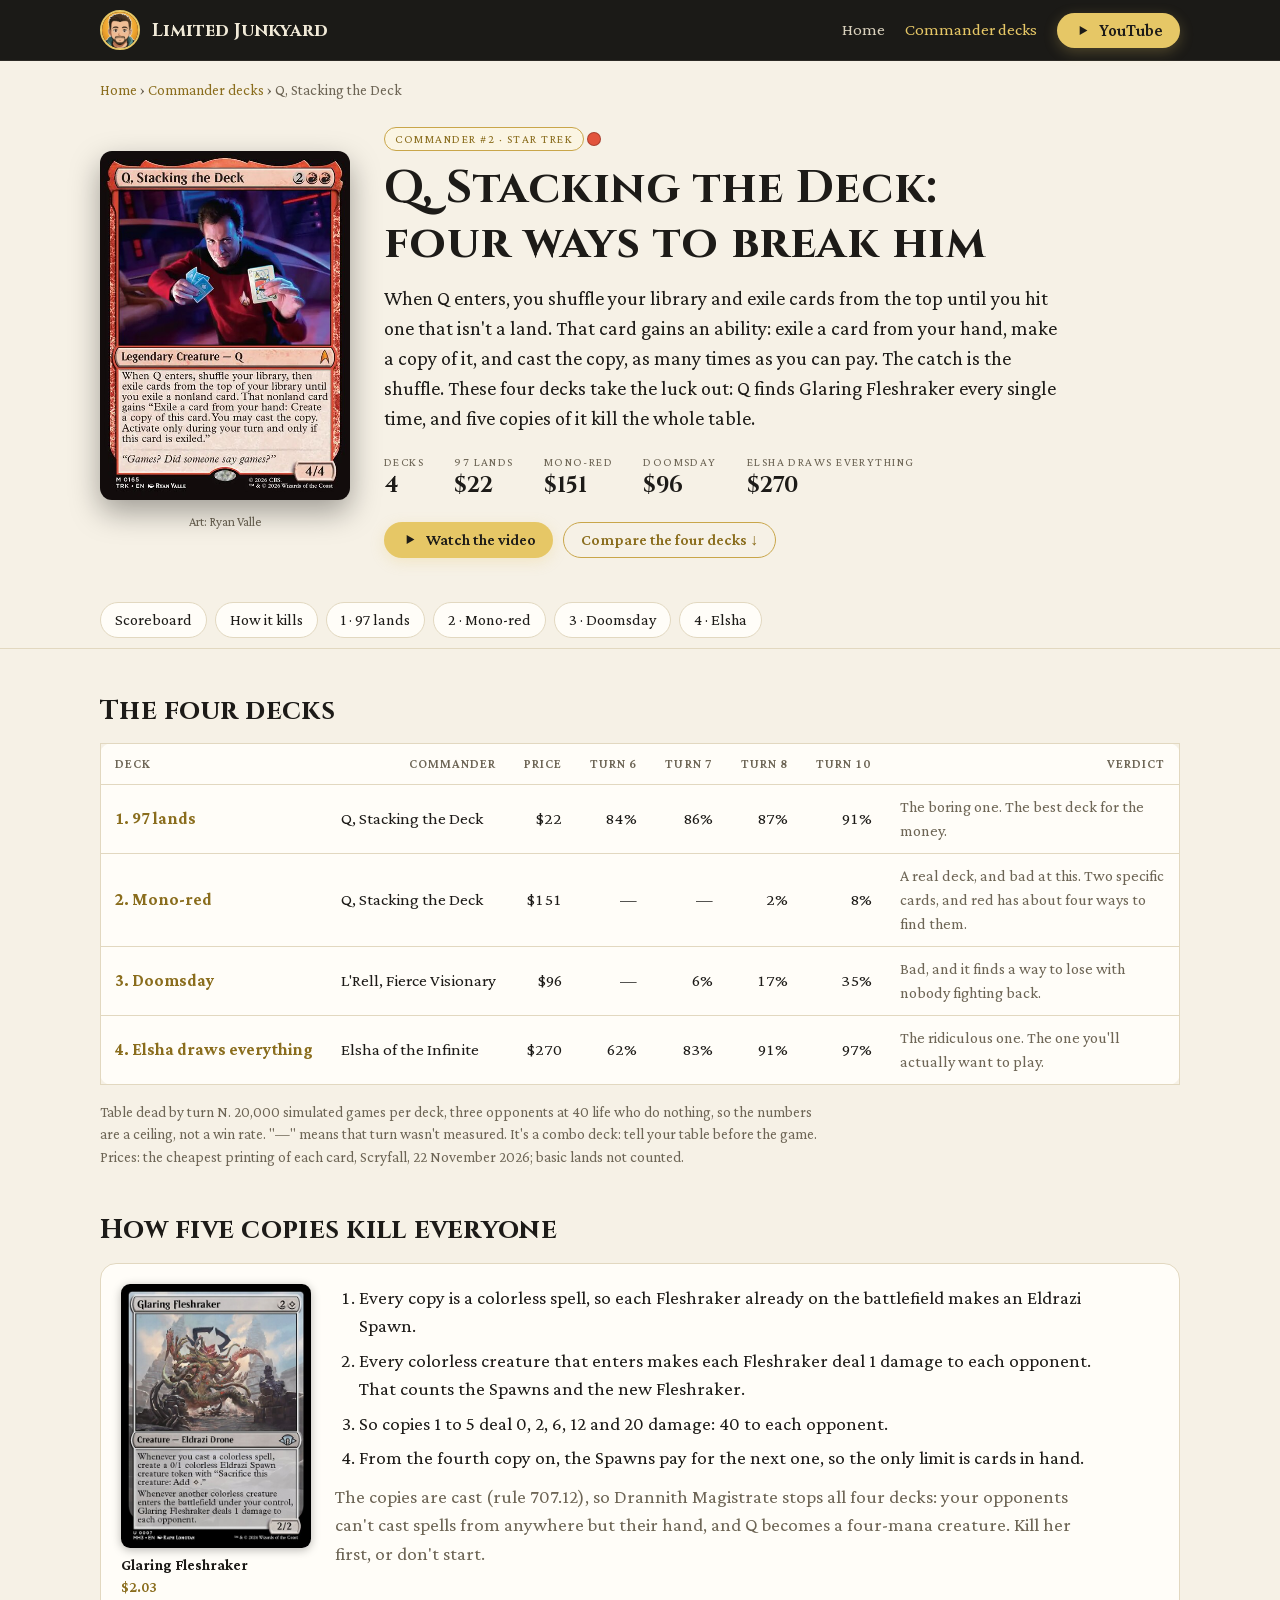
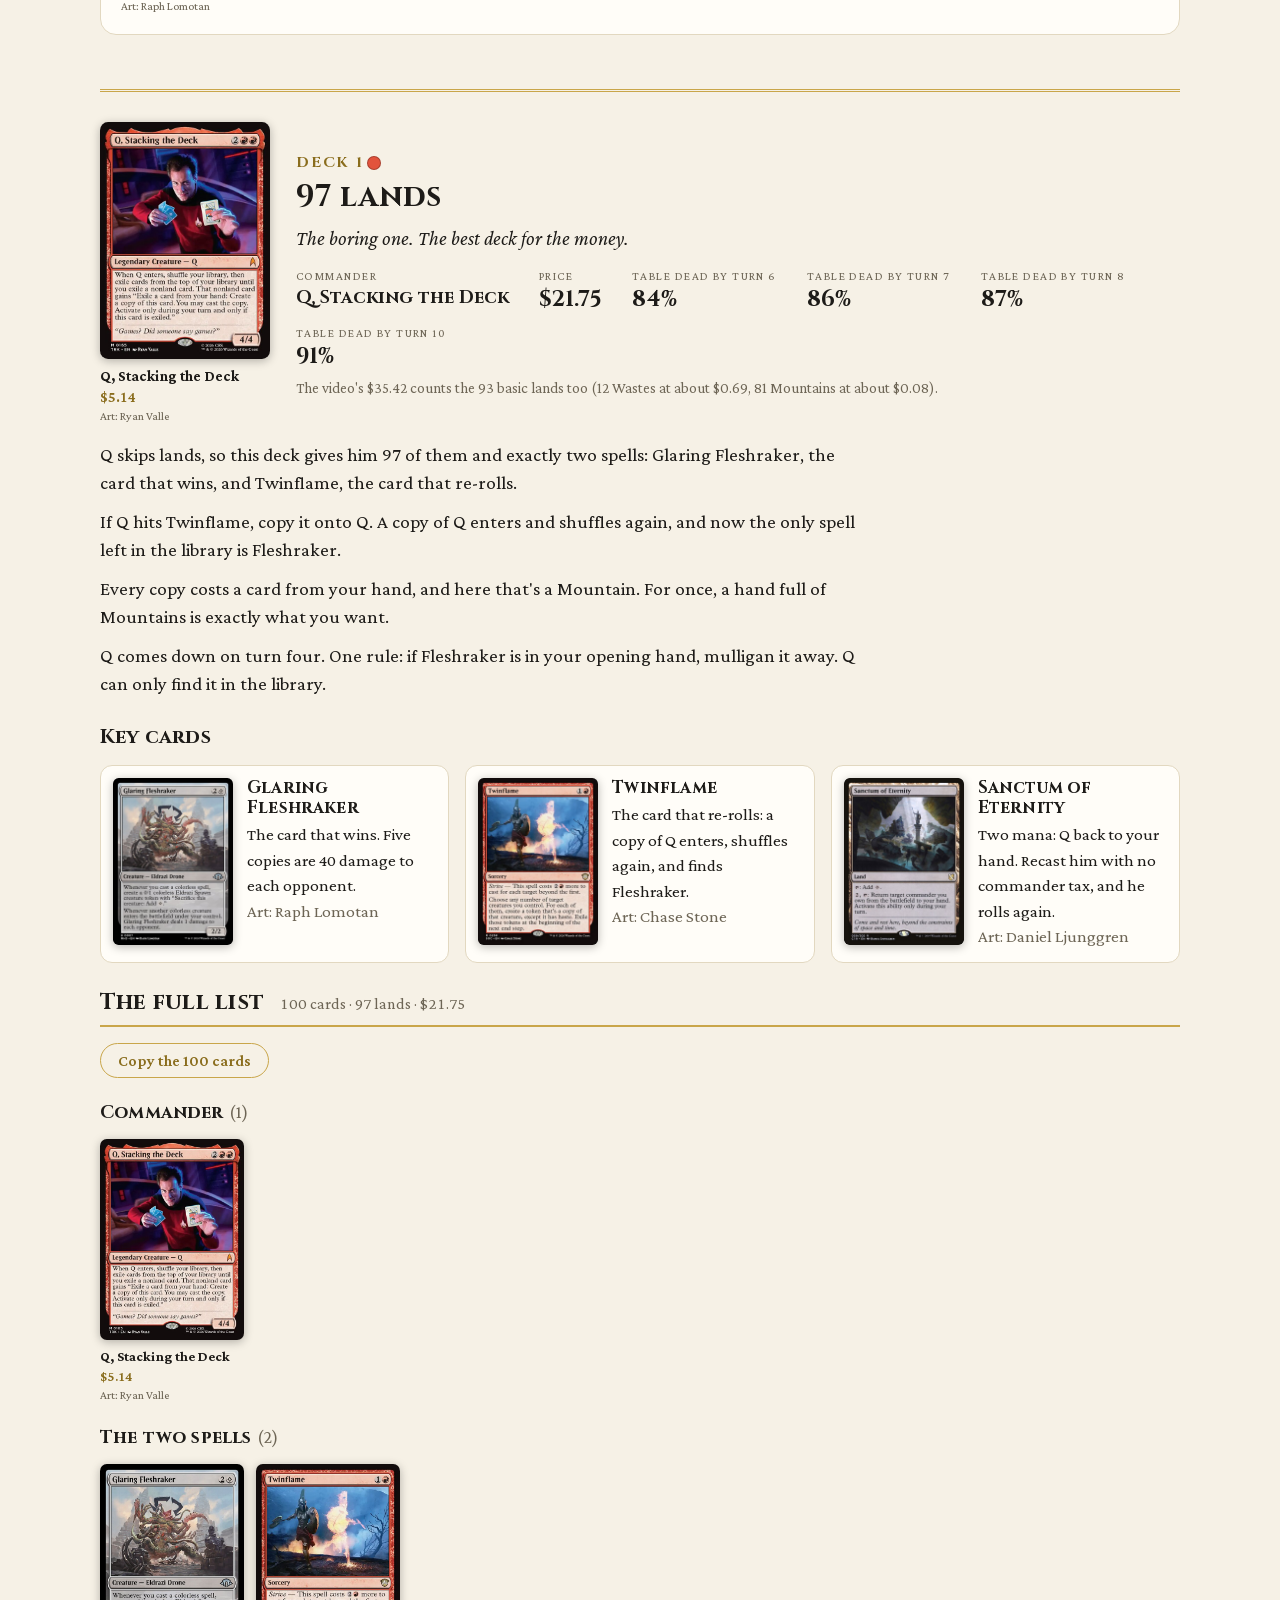
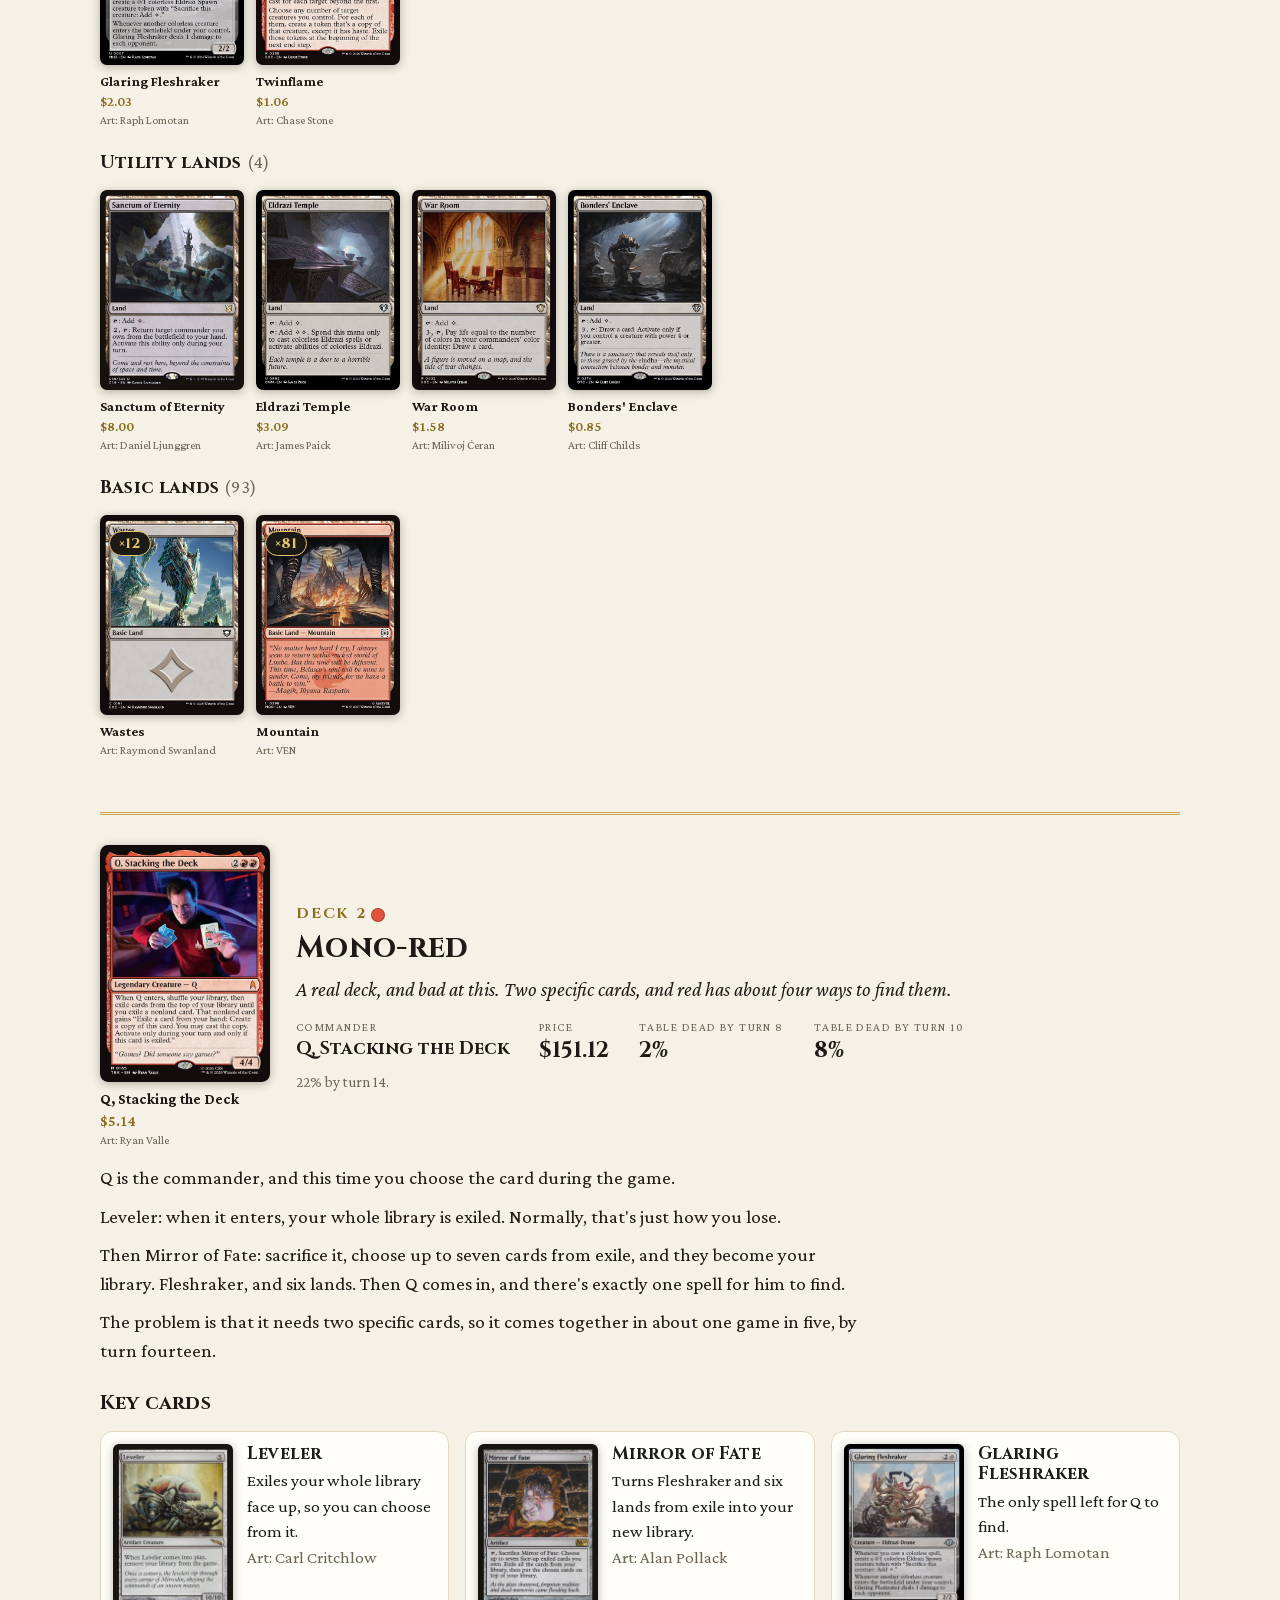
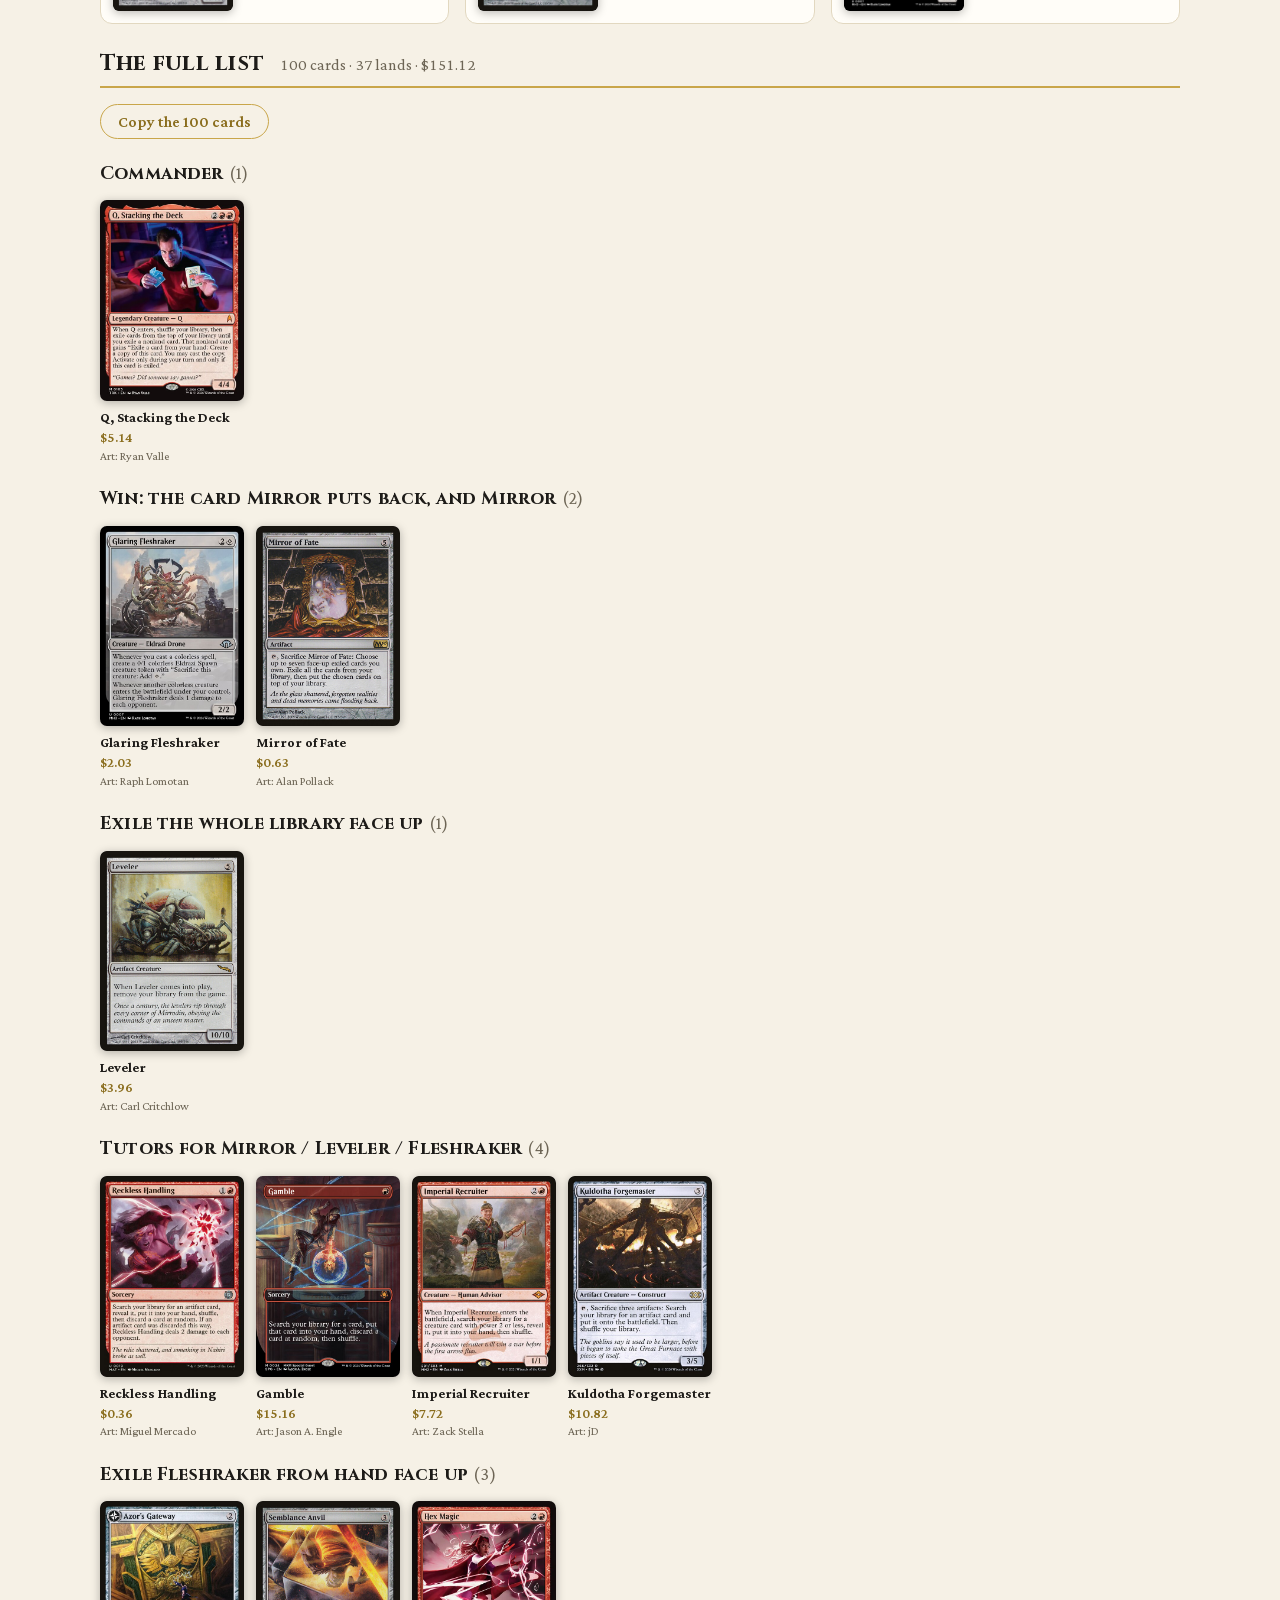
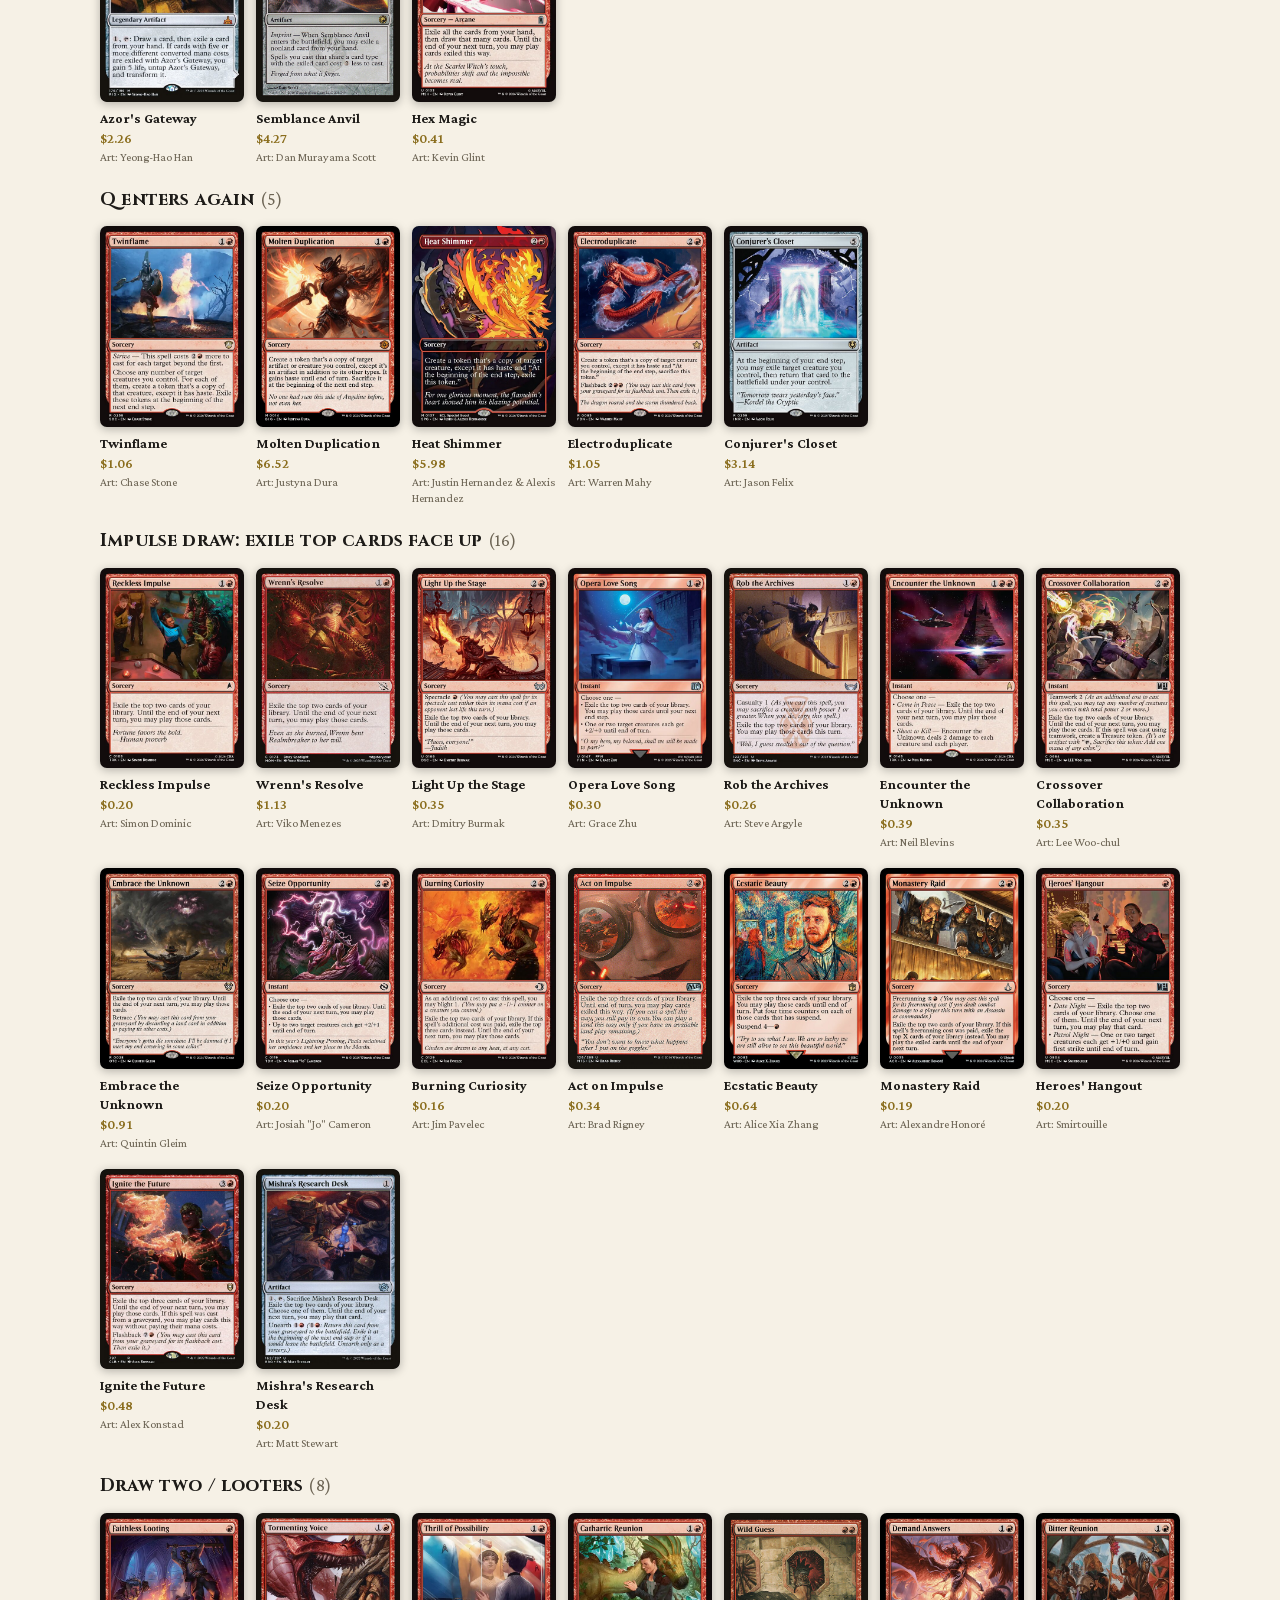
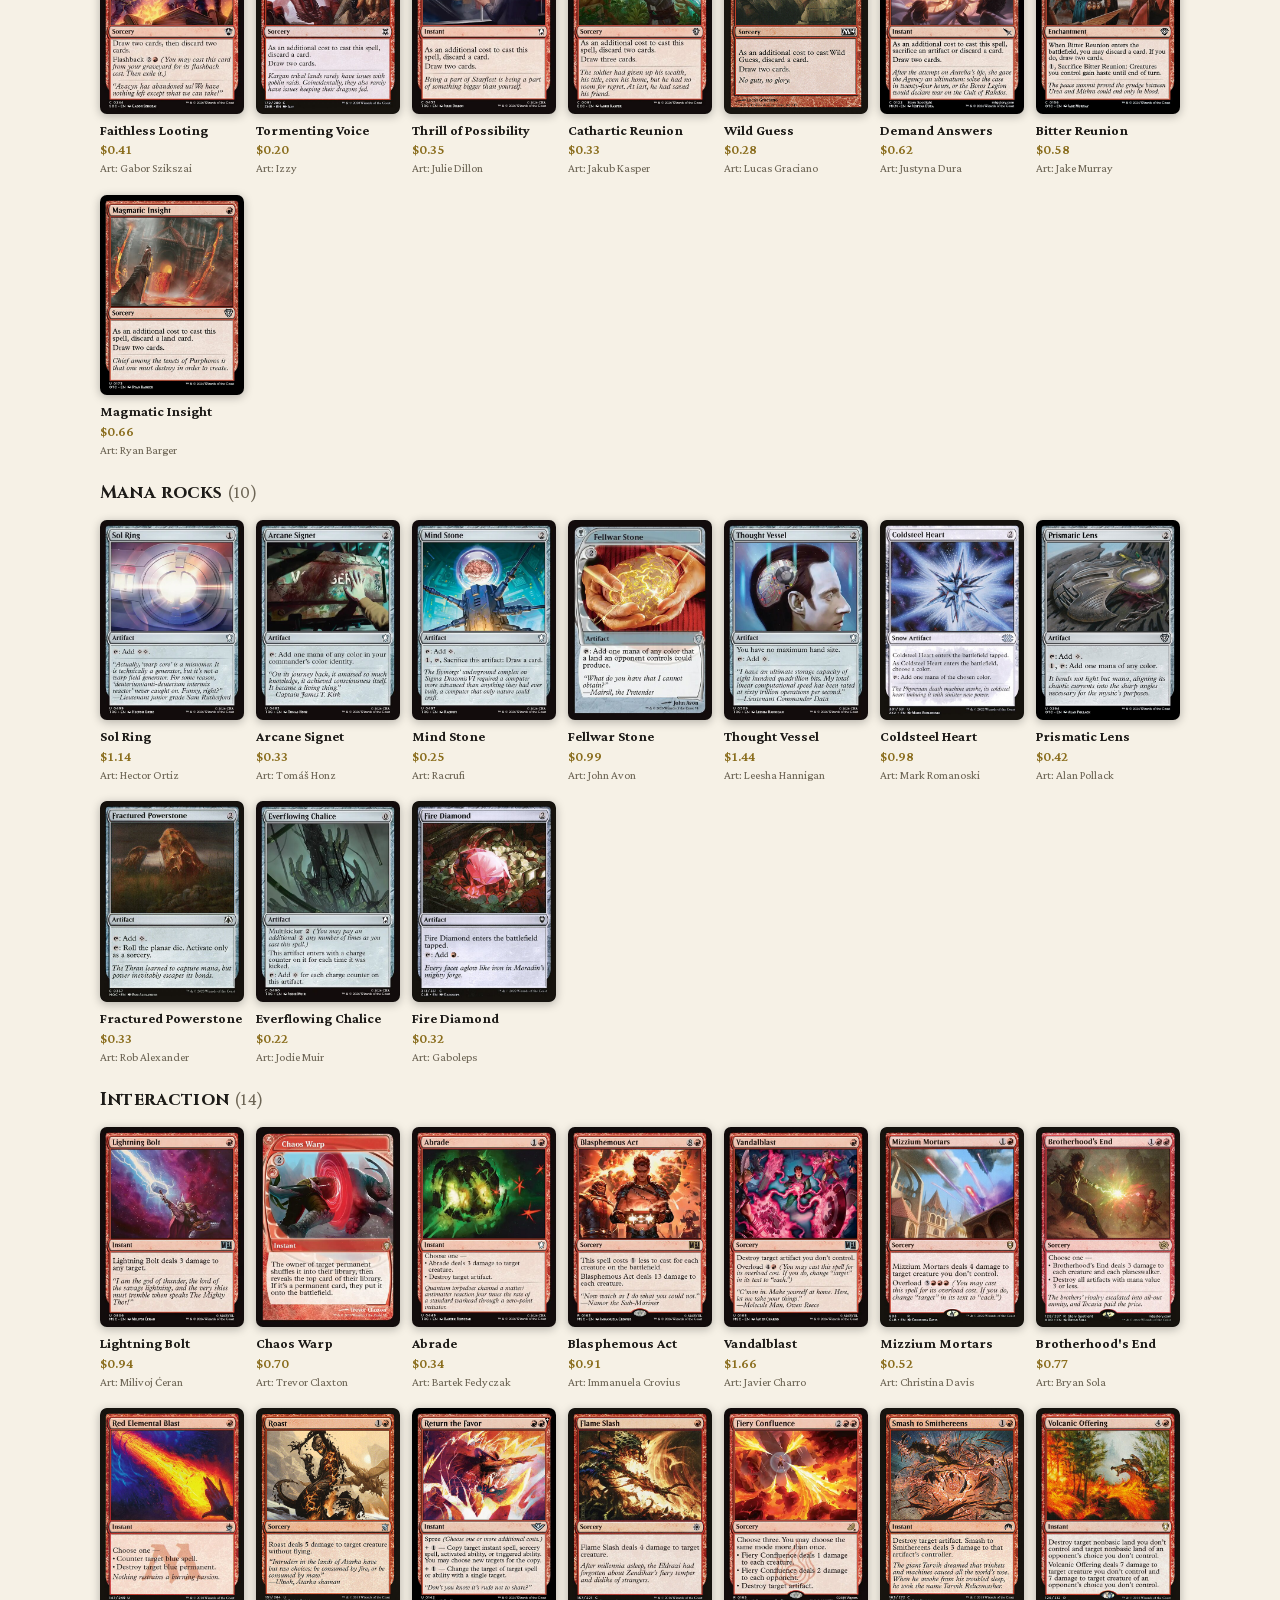
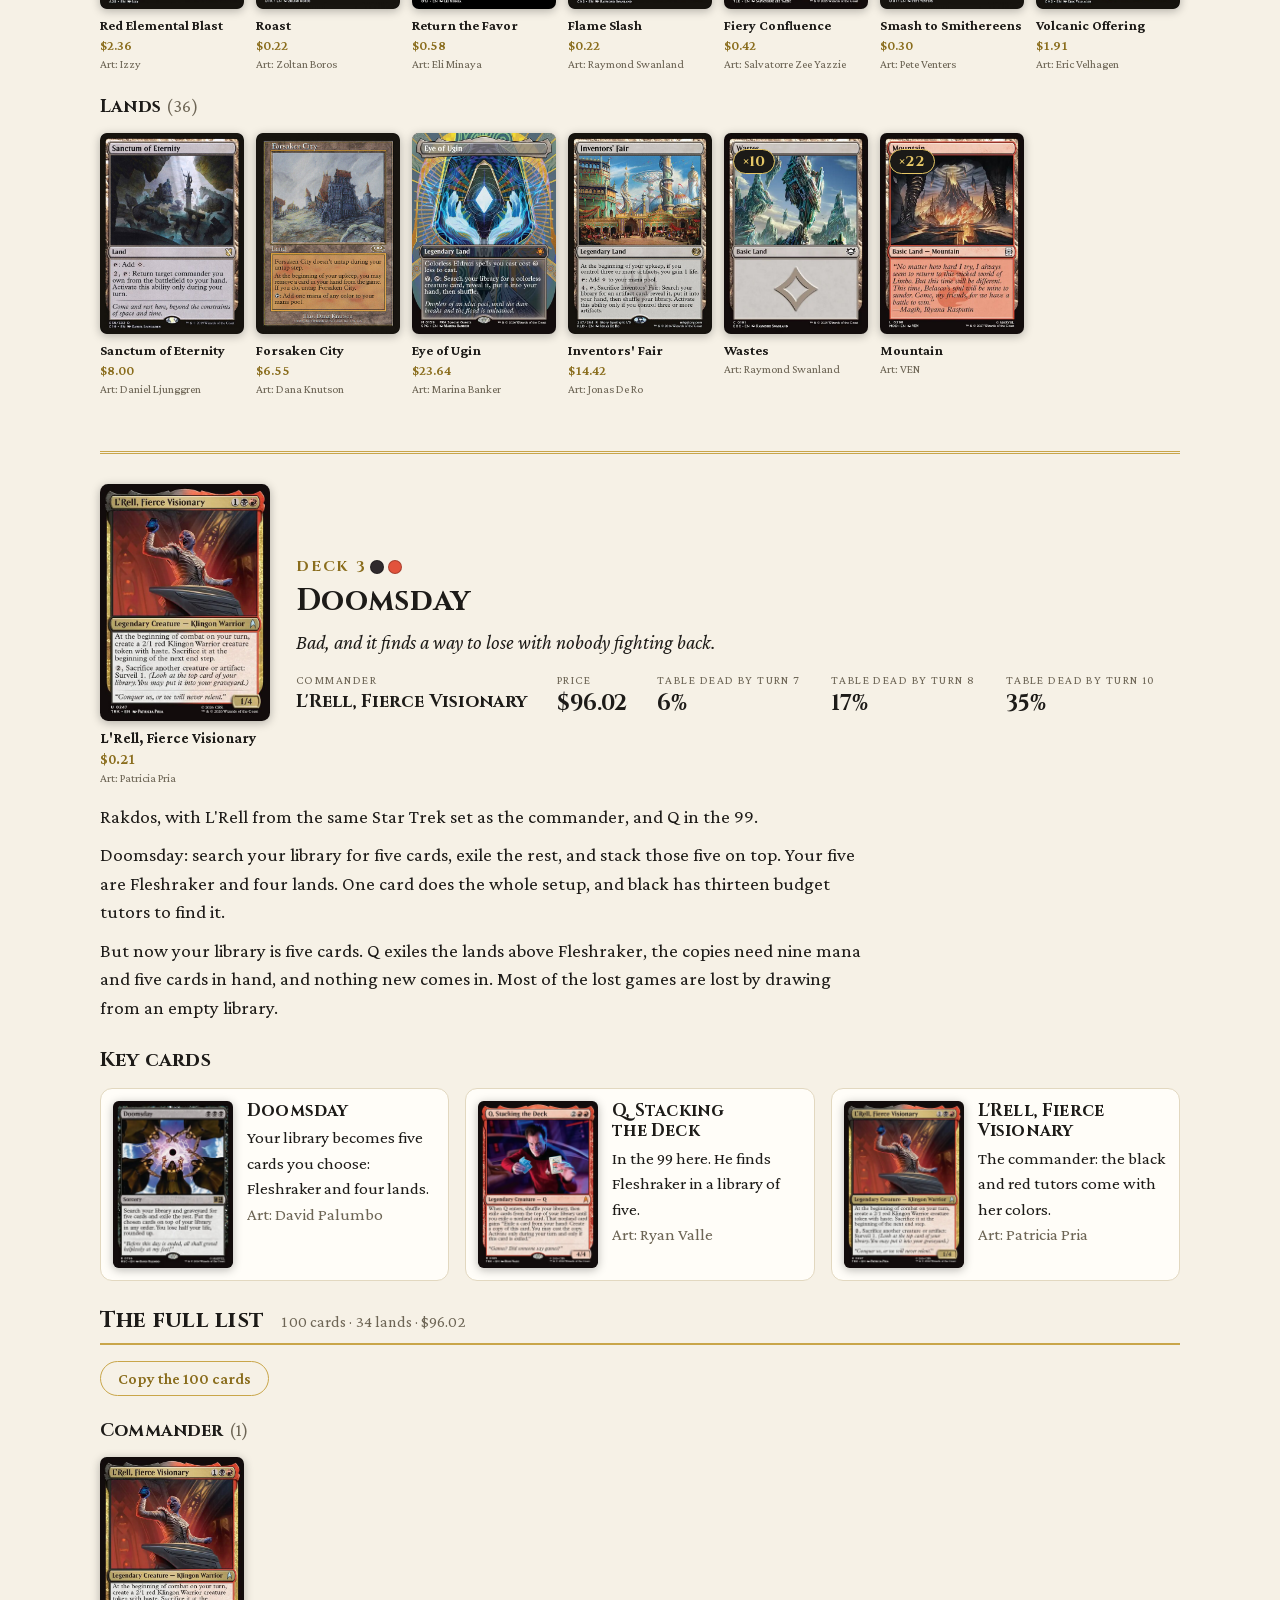
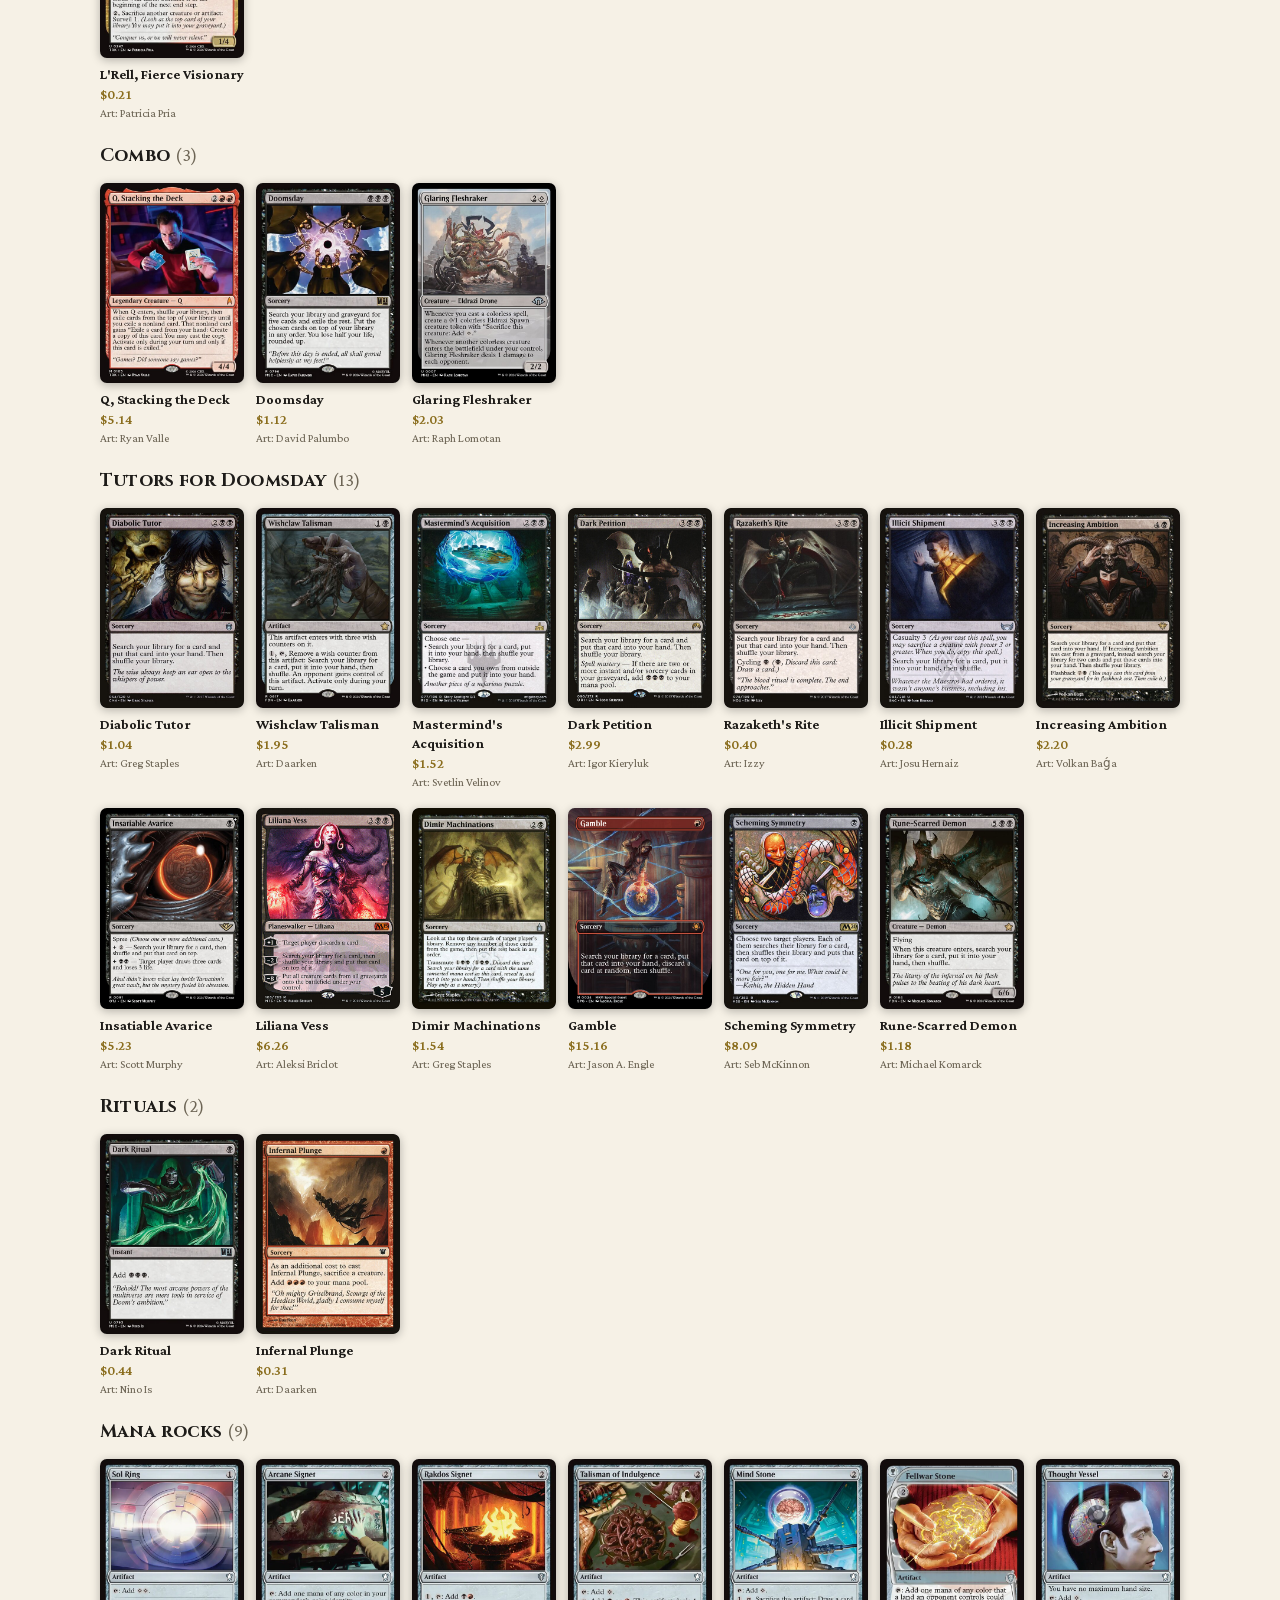
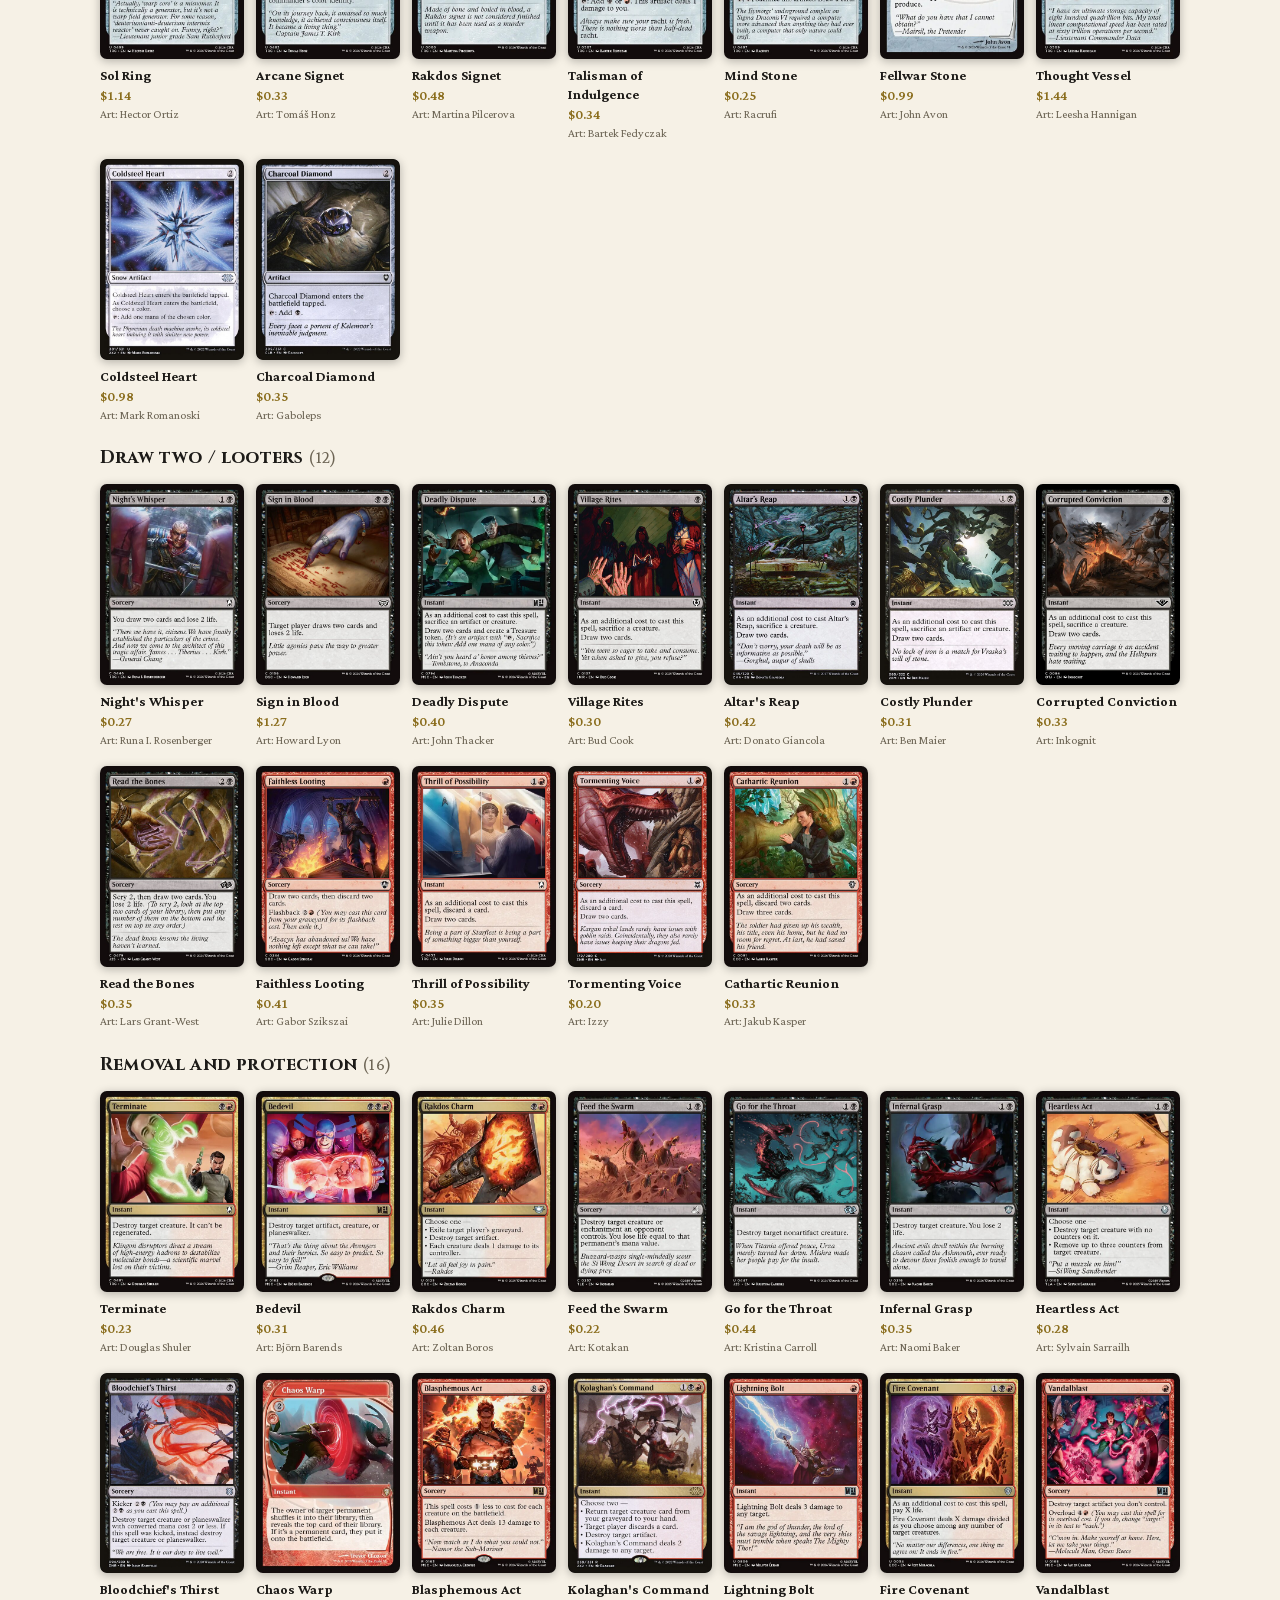
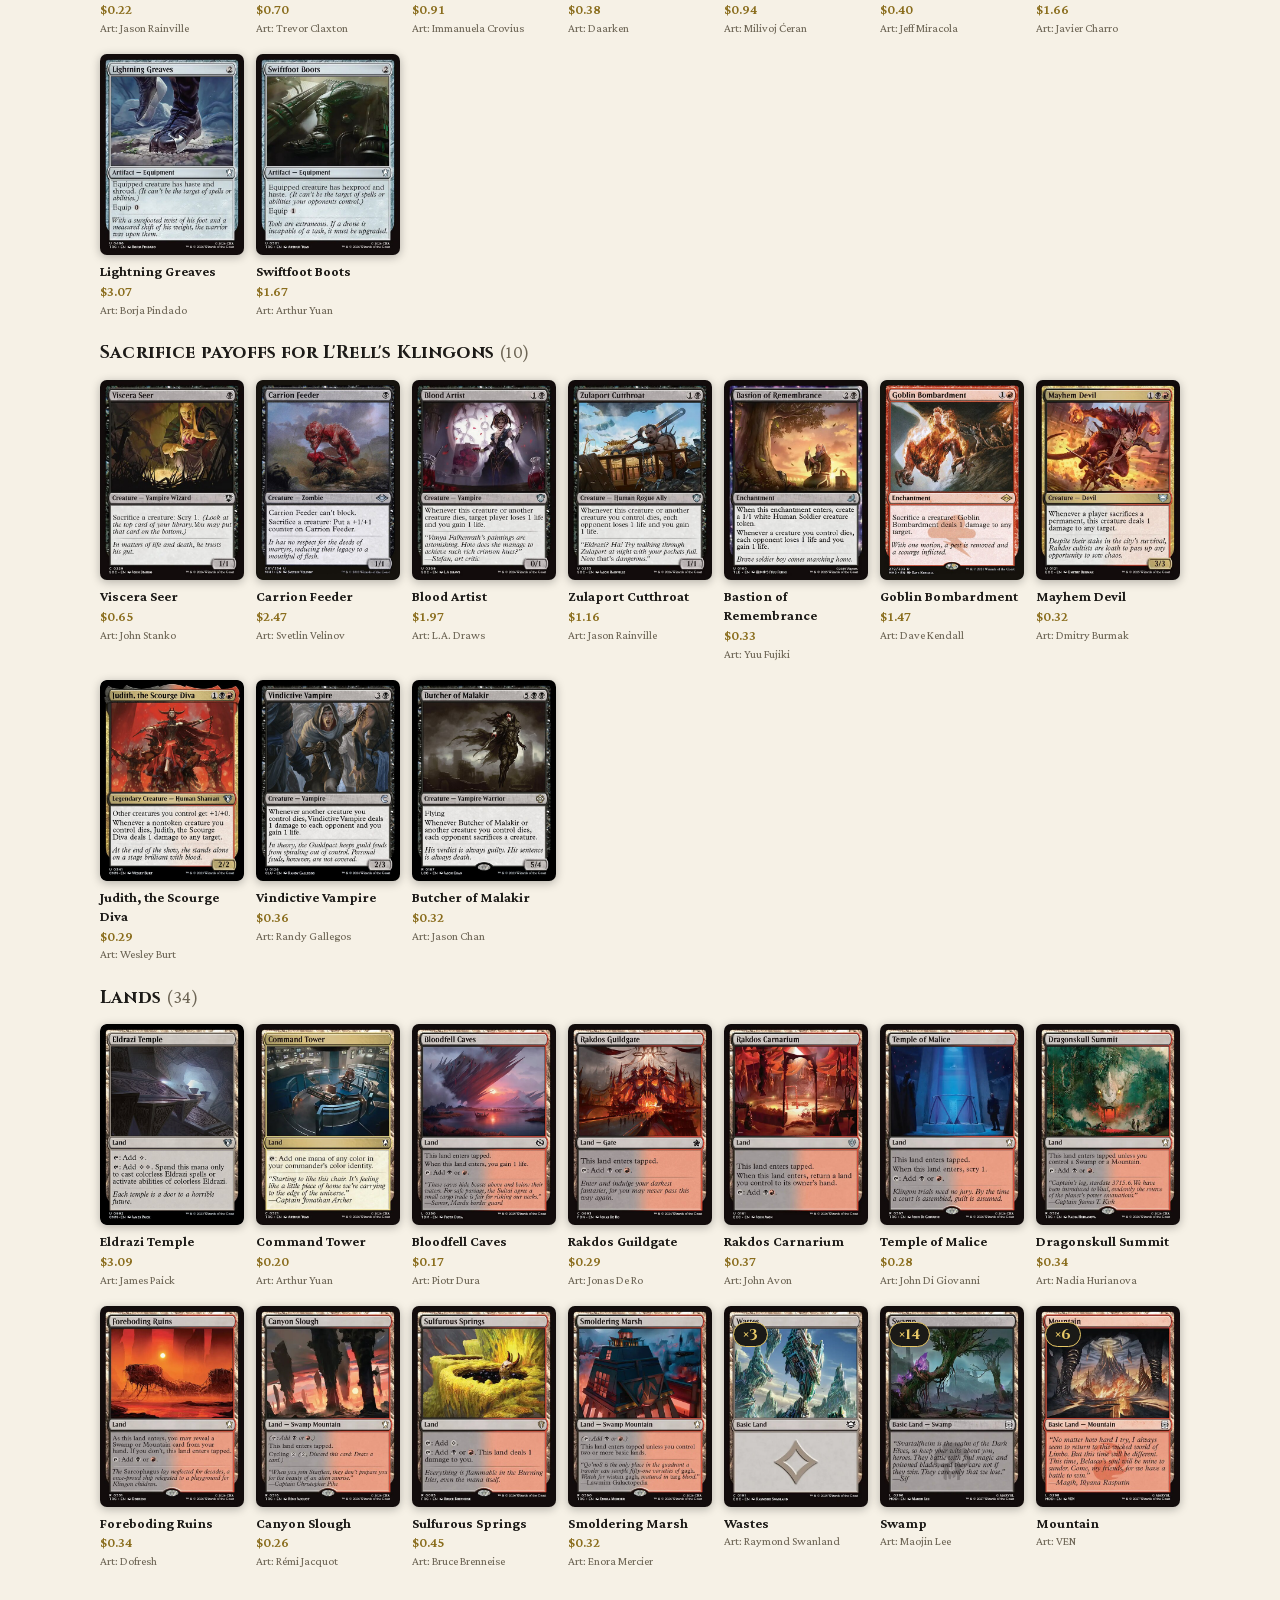
==== commander/q.html @ d1290b6a "Commander decks: hub page, Seven of Nine (extra budget, basic, pricier) and Q (four decks), each car" ====
<!doctype html>
<html lang="en">
<head>
<meta charset="utf-8">
<meta name="viewport" content="width=device-width, initial-scale=1">
<title>Q, Stacking the Deck: four ways to break him · Commander decklists · Limited Junkyard</title>
<meta name="description" content="Four decks where Q&#39;s random card is the same card every time. One is boring, two are bad, one is ridiculous. Full decklists with prices, every version explained.">
<meta property="og:title" content="Q, Stacking the Deck: four ways to break him">
<meta property="og:description" content="Four decks where Q&#39;s random card is the same card every time. One is boring, two are bad, one is ridiculous.">
<link rel="icon" href="../logo.png">
<style>
  /* Display: Cinzel. Body: Crimson Pro (close to the book serif on Magic cards). Both SIL OFL, bundled. */
  @font-face { font-family: "Cinzel"; font-weight: 400 900; font-display: block;
    src: url("../fonts/Cinzel-latin.woff2") format("woff2");
    unicode-range: U+0000-00FF, U+0131, U+0152-0153, U+02BB-02BC, U+02C6, U+02DA, U+02DC, U+2000-206F, U+20AC, U+2122, U+2212; }
  @font-face { font-family: "Cinzel"; font-weight: 400 900; font-display: block;
    src: url("../fonts/Cinzel-latin-ext.woff2") format("woff2");
    unicode-range: U+0100-02BA, U+02BD-02C5, U+02C7-02CC, U+02CE-02D7, U+02DD-02FF, U+1E00-1EFF, U+2C60-2C7F, U+A720-A7FF; }
  @font-face { font-family: "Crimson Pro"; font-weight: 400 800; font-style: normal; font-display: block;
    src: url("../fonts/CrimsonPro-latin.woff2") format("woff2");
    unicode-range: U+0000-00FF, U+0131, U+0152-0153, U+02BB-02BC, U+02C6, U+02DA, U+02DC, U+2000-206F, U+20AC, U+2122, U+2212; }
  @font-face { font-family: "Crimson Pro"; font-weight: 400 800; font-style: normal; font-display: block;
    src: url("../fonts/CrimsonPro-latin-ext.woff2") format("woff2");
    unicode-range: U+0100-02BA, U+02BD-02C5, U+02C7-02CC, U+02CE-02D7, U+02DD-02FF, U+1E00-1EFF, U+2C60-2C7F, U+A720-A7FF; }
  @font-face { font-family: "Crimson Pro"; font-weight: 400 800; font-style: italic; font-display: block;
    src: url("../fonts/CrimsonPro-italic-latin.woff2") format("woff2"); }
  /* Commander pages: the site's cream-and-gold look (site_article.html), wider for card grids; dark mode follows the system */
  :root { --bg: #f6f1e6; --panel: #fffdf8; --panel-2: #fbf5e3; --ink: #1d1b18; --muted: #6d6555; --gold: #8a6d1d; --gold-hi: #e6c766;
          --line: #e2d8c0; --edge: #c9a64a; --night: #1b1a17; --ok: #2f7a4d; --out: #9a3b2c; }
  @media (prefers-color-scheme: dark) {
    :root { --bg: #15171c; --panel: #1e2128; --panel-2: #262a32; --ink: #ece7da; --muted: #a29d8e; --gold: #d9b44a;
            --line: #353a46; --edge: #8a7330; --ok: #6cc28f; --out: #e08a78; color-scheme: dark; }
  }
  * { box-sizing: border-box; }
  html { scroll-behavior: smooth; }
  body { margin: 0; background: var(--bg); color: var(--ink); font: 18px/1.5 "Crimson Pro", Georgia, serif; }
  a { color: var(--gold); }
  h1, h2, h3 { font-family: "Cinzel", Georgia, serif; line-height: 1.2; letter-spacing: .01em; margin: 0; text-wrap: balance; }
  p { margin: 0; }
  .wrap { max-width: 1120px; margin: 0 auto; padding: 0 20px; }

  /* top bar, same on every Commander page */
  .top { background: var(--night); color: #f1ead8; position: sticky; top: 0; z-index: 10; border-bottom: 1px solid #2c2a25; }
  .top .wrap { display: flex; align-items: center; gap: 12px; height: 60px; }
  .top img { width: 40px; height: 40px; border-radius: 50%; display: block; border: 2px solid var(--gold-hi); }
  .top .name { font: 700 18px "Cinzel", Georgia, serif; color: #f1ead8; text-decoration: none; white-space: nowrap; }
  .top nav { margin-left: auto; display: flex; align-items: center; gap: 20px; }
  .top nav a { color: #d9d1bd; text-decoration: none; font-size: 17px; white-space: nowrap; }
  .top nav a:hover, .top nav a[aria-current] { color: var(--gold-hi); }
  .btn { display: inline-flex; align-items: center; gap: 8px; border-radius: 999px; padding: 8px 17px; font: 600 16px "Crimson Pro", Georgia, serif;
         text-decoration: none; white-space: nowrap; cursor: pointer; border: 0; transition: transform .15s ease, box-shadow .15s ease; }
  .btn:hover { transform: translateY(-1px); }
  .btn svg { width: 17px; height: 17px; }
  .btn.gold { background: var(--gold-hi); color: #1d1b18 !important; box-shadow: 0 4px 14px rgba(230,199,102,.25); }
  .btn.line { background: transparent; border: 1.5px solid var(--edge); color: var(--gold) !important; }
  .btn:focus-visible, a:focus-visible, button:focus-visible { outline: 3px solid var(--gold-hi); outline-offset: 2px; }

  .crumb { font-size: 15px; color: var(--muted); padding: 18px 0 0; }
  .crumb a { text-decoration: none; }
  .chip { display: inline-block; font-size: 12px; letter-spacing: 1.5px; text-transform: uppercase; color: var(--gold);
          border: 1px solid var(--edge); border-radius: 999px; padding: 2px 10px; background: var(--panel-2); white-space: nowrap; }
  .dots { display: inline-flex; gap: 4px; vertical-align: middle; }
  .dot { width: 14px; height: 14px; border-radius: 50%; border: 1px solid rgba(0,0,0,.25); display: inline-block; }
  .dot.W { background: #f8f1d4; } .dot.U { background: #3d8ee0; } .dot.B { background: #2f2a2d; } .dot.R { background: #e2533c; } .dot.G { background: #3f9a5a; }
  @media (prefers-color-scheme: dark) { .dot.B { background: #0b0a0b; border-color: #6d6555; } }

  footer { margin-top: 56px; background: var(--night); color: #b9b19c; font-size: 14px; }
  footer .wrap { padding-top: 18px; padding-bottom: 28px; }
  footer p { margin: 4px 0; }
  footer b { color: #f1ead8; }
  footer a { color: var(--gold-hi); }
  @media (max-width: 640px) {
    .wrap { padding: 0 16px; }
    .top nav { gap: 12px; }
    .top nav a.text { display: none; }
    .top .btn { padding: 6px 12px; font-size: 15px; }
    .top .long { display: none; }
  }
  @media (max-width: 420px) { .top .name { display: none; } }
  .hero { display: grid; grid-template-columns: 250px minmax(0, 1fr); gap: 34px; align-items: center; padding: 22px 0 8px; }
  .hero .cmd img { width: 100%; height: auto; display: block; border-radius: 4.75% / 3.5%; box-shadow: 0 12px 30px rgba(0,0,0,.35); }
  .hero .cmd figcaption { font-size: 13px; color: var(--muted); margin-top: 6px; text-align: center; }
  .hero h1 { font-size: clamp(30px, 4.4vw, 46px); margin: 10px 0 12px; }
  .hero .lede { font-size: 20px; max-width: 62ch; }
  .facts { display: flex; flex-wrap: wrap; gap: 10px 30px; margin: 20px 0 22px; padding: 0; }
  .facts div { display: flex; flex-direction: column; }
  .facts dt { font-size: 12px; letter-spacing: .12em; text-transform: uppercase; color: var(--muted); }
  .facts dd { margin: 0; font: 700 22px "Cinzel", Georgia, serif; font-variant-numeric: tabular-nums; }
  .cta { display: flex; flex-wrap: wrap; gap: 10px; }

  .subnav { position: sticky; top: 60px; z-index: 9; background: var(--bg); border-bottom: 1px solid var(--line); margin-top: 26px; }
  .subnav .wrap { display: flex; gap: 8px; overflow-x: auto; padding-top: 10px; padding-bottom: 10px; scrollbar-width: thin; }
  .subnav a { flex: none; text-decoration: none; color: var(--ink); border: 1px solid var(--line); background: var(--panel); border-radius: 999px;
              padding: 5px 14px; font-size: 16px; white-space: nowrap; }
  .subnav a:hover { border-color: var(--edge); color: var(--gold); }

  section { padding-top: 46px; scroll-margin-top: 120px; display: flex; flex-direction: column; gap: 16px; min-width: 0; }
  section > h2, .deckhead h2 { font-size: 27px; }
  .h2row { display: flex; flex-wrap: wrap; align-items: baseline; gap: 6px 16px; padding-bottom: 8px; border-bottom: 2px solid var(--edge); }
  .h2row h2 { font-size: 23px; }
  .h2row .count { color: var(--muted); font-size: 16px; font-variant-numeric: tabular-nums; }
  .blurb { color: var(--muted); max-width: 72ch; }
  .prose p { max-width: 70ch; margin-bottom: 10px; font-size: 19px; }
  .aside { font-size: 15px; color: var(--muted); max-width: 80ch; }

  /* versions */
  .versions { display: grid; grid-template-columns: repeat(auto-fit, minmax(250px, 1fr)); gap: 18px; }
  .ver { background: var(--panel); border: 1px solid var(--line); border-radius: 16px; padding: 18px 20px; display: flex; flex-direction: column; gap: 8px;
         box-shadow: 0 10px 30px rgba(60,45,10,.06); }
  .ver.main { border: 2px solid var(--edge); }
  .ver h3 { font-size: 21px; display: flex; justify-content: space-between; align-items: baseline; gap: 8px; }
  .ver .price { font: 700 30px "Cinzel", Georgia, serif; color: var(--gold); font-variant-numeric: tabular-nums; }
  .ver .stat { font-size: 16px; color: var(--muted); }
  .ver .stat b { color: var(--ink); }
  .ver p { font-size: 17px; }
  .ver .acts { display: flex; flex-wrap: wrap; gap: 8px; margin-top: auto; padding-top: 6px; }
  .copied { font-size: 14px; color: var(--ok); min-height: 1em; }
  .since { background: var(--panel-2); border-left: 4px solid var(--edge); border-radius: 0 10px 10px 0; padding: 10px 14px; font-size: 17px; max-width: 80ch; }

  /* tables */
  .scroll { overflow-x: auto; }
  table { border-collapse: collapse; font-variant-numeric: tabular-nums; width: 100%; min-width: 560px; background: var(--panel);
          border: 1px solid var(--line); border-radius: 12px; font-size: 17px; }
  th, td { padding: 10px 14px; text-align: right; border-bottom: 1px solid var(--line); white-space: nowrap; }
  thead th { font-size: 13px; letter-spacing: .08em; text-transform: uppercase; color: var(--muted); font-weight: 600; }
  th:first-child, td.l { text-align: left; }
  td.verdict { white-space: normal; text-align: left; color: var(--muted); font-size: 16px; min-width: 170px; }
  @media (max-width: 1000px) { .c-cmd { display: none; } }
  tbody tr:last-child th, tbody tr:last-child td { border-bottom: 0; }
  tbody tr.main th, tbody tr.main td { font-weight: 700; }
  tbody th a { text-decoration: none; }

  /* cards */
  .grid { display: grid; grid-template-columns: repeat(auto-fill, minmax(168px, 1fr)); gap: 24px 16px; }
  .grid.small { grid-template-columns: repeat(auto-fill, minmax(128px, 1fr)); gap: 18px 12px; }
  .card { margin: 0; display: flex; flex-direction: column; gap: 7px; min-width: 0; }
  .zoom { all: unset; cursor: zoom-in; display: block; border-radius: 4.75% / 3.5%; position: relative; }
  .zoom:focus-visible { outline: 3px solid var(--gold-hi); outline-offset: 3px; }
  .card img { display: block; width: 100%; height: auto; border-radius: 4.75% / 3.5%; box-shadow: 0 2px 10px rgba(0,0,0,.28); background: var(--line); }
  .qty { position: absolute; top: 8%; left: 6%; background: var(--night); color: var(--gold-hi); font: 700 15px "Cinzel", Georgia, serif;
         border-radius: 999px; padding: 1px 9px; border: 1px solid var(--gold-hi); }
  figcaption { display: flex; flex-direction: column; gap: 1px; font-size: 15px; line-height: 1.35; }
  .name { font-weight: 700; }
  .usd { color: var(--gold); font-weight: 600; font-variant-numeric: tabular-nums; }
  .note { color: var(--ink); }
  .artist { color: var(--muted); font-size: 12px; }
  .grid.small figcaption { font-size: 14px; }

  .steps { list-style: none; margin: 0; padding: 0; display: grid; gap: 16px; counter-reset: step; grid-template-columns: repeat(auto-fit, minmax(160px, 1fr)); }
  .steps li { counter-increment: step; display: flex; flex-direction: column; gap: 8px; min-width: 0; }
  .steps li p { font-size: 16px; }
  .steps li p::before { content: counter(step) ". "; font: 700 17px "Cinzel", Georgia, serif; color: var(--gold); }
  .steps .card .name, .steps .card .usd, .steps .card .note { display: none; }
  .numlist { margin: 0; padding-left: 24px; max-width: 70ch; font-size: 19px; }
  .numlist li { margin-bottom: 6px; }
  .explain { display: grid; grid-template-columns: 190px minmax(0, 1fr); gap: 24px; align-items: start; background: var(--panel);
             border: 1px solid var(--line); border-radius: 16px; padding: 20px; }

  .keys { display: grid; grid-template-columns: repeat(auto-fit, minmax(300px, 1fr)); gap: 16px; }
  .key { display: grid; grid-template-columns: 120px minmax(0, 1fr); gap: 14px; align-items: start; background: var(--panel);
         border: 1px solid var(--line); border-radius: 12px; padding: 12px; }
  .key .card figcaption { display: none; }
  .key h3 { font-size: 17px; margin-bottom: 4px; }
  .key p { font-size: 17px; }

  .swaps { list-style: none; margin: 0; padding: 0; display: grid; gap: 14px; grid-template-columns: repeat(auto-fill, minmax(320px, 1fr)); }
  .swaps li { display: grid; grid-template-columns: 100px minmax(0, 1fr); gap: 14px; align-items: start; background: var(--panel);
              border: 1px solid var(--line); border-radius: 12px; padding: 12px; min-width: 0; }
  .swaps .card figcaption { display: none; }
  .swaps p { font-size: 16px; }
  .swaps .out { color: var(--out); text-decoration: line-through; text-decoration-thickness: 1px; }
  .swaps .in { color: var(--ok); font-weight: 700; }
  .swaps .artist { display: block; margin-top: 4px; }
  .variant { background: var(--panel-2); border: 1px solid var(--line); border-radius: 16px; padding: 18px 20px; display: flex; flex-direction: column; gap: 12px; }
  .variant h3 { font-size: 21px; }

  .deck { border-top: 3px double var(--edge); margin-top: 54px; padding-top: 30px; }
  .deckhead { display: grid; grid-template-columns: 170px minmax(0, 1fr); gap: 26px; align-items: center; }
  .deckhead .num { font: 700 15px "Cinzel", Georgia, serif; color: var(--gold); letter-spacing: .12em; text-transform: uppercase; }
  .deckhead h2 { margin: 4px 0 8px; font-size: 30px; }
  .deckhead .verdict { font-size: 20px; font-style: italic; }
  .deckhead .facts { margin: 14px 0 0; }
  .basics { color: var(--muted); }
  details.txt summary { cursor: pointer; color: var(--gold); }
  details.txt pre { background: var(--panel); border: 1px solid var(--line); border-radius: 10px; padding: 12px 14px; max-height: 300px; overflow: auto;
                    font-size: 14px; line-height: 1.45; white-space: pre; }
  .listacts { display: flex; flex-wrap: wrap; align-items: center; gap: 10px; }

  dialog { border: 0; padding: 0; background: transparent; max-width: min(92vw, 488px); }
  dialog::backdrop { background: rgba(6,10,14,.8); }
  dialog img { display: block; width: 100%; height: auto; border-radius: 4.75% / 3.5%; }
  dialog button { all: unset; cursor: zoom-out; display: block; }

  @media (max-width: 760px) {
    .hero { grid-template-columns: 1fr; gap: 18px; }
    .hero .cmd { width: 190px; }
    .deckhead { grid-template-columns: 110px minmax(0, 1fr); gap: 16px; }
    .deckhead h2 { font-size: 24px; }
    .explain { grid-template-columns: 1fr; }
    .explain .card { width: 160px; }
  }
  @media (max-width: 480px) {
    body { font-size: 17px; }
    .grid { grid-template-columns: repeat(2, minmax(0, 1fr)); gap: 18px 12px; }
    .grid.small { grid-template-columns: repeat(3, minmax(0, 1fr)); gap: 14px 8px; }
    .grid.small .artist { display: none; }
    .swaps { grid-template-columns: 1fr; }
    .swaps li { grid-template-columns: 84px minmax(0, 1fr); }
    .key { grid-template-columns: 96px minmax(0, 1fr); }
    .keys { grid-template-columns: 1fr; }
    .prose p, .numlist { font-size: 18px; }
  }
</style>
</head>
<body>





<header class="top"><div class="wrap">
  <a href="https://www.youtube.com/@LimitedJunkyard"><img src="../logo.png" alt="Limited Junkyard on YouTube"></a>
  <a class="name" href="../index.html">Limited Junkyard</a>
  <nav>
    <a class="text" href="../index.html">Home</a>
    <a href="index.html" aria-current="page">Commander<span class="long"> decks</span></a>
    <a class="btn gold" href="https://www.youtube.com/@LimitedJunkyard"><svg viewBox="0 0 24 24" aria-hidden="true"><path fill="currentColor" d="M8 5.5v13l11-6.5z"/></svg>YouTube</a>
  </nav>
</div></header>

<main class="wrap">
  <p class="crumb"><a href="../index.html">Home</a> › <a href="index.html">Commander decks</a> › Q, Stacking the Deck</p>

  <div class="hero">
    <figure class="cmd card" style="margin:0"><button type="button" class="zoom" data-src="cards/q-stacking-the-deck.jpg" data-name="Q, Stacking the Deck" aria-label="Enlarge Q, Stacking the Deck"><img src="cards/q-stacking-the-deck.jpg" alt="Q, Stacking the Deck" width="488" height="680"></button>
      <figcaption>Art: Ryan Valle</figcaption></figure>
    <div>
      <span class="chip">Commander #2 · Star Trek</span> <span class="dots"><span class="dot R" title="R"></span></span>
      <h1>Q, Stacking the Deck: four ways to break him</h1>
      <p class="lede">When Q enters, you shuffle your library and exile cards from the top until you hit one that isn&#39;t a land. That card gains an ability: exile a card from your hand, make a copy of it, and cast the copy, as many times as you can pay. The catch is the shuffle. These four decks take the luck out: Q finds Glaring Fleshraker every single time, and five copies of it kill the whole table.</p>
      
      <dl class="facts"><div><dt>Decks</dt><dd>4</dd></div>
        <div><dt>97 lands</dt><dd>$22</dd></div><div><dt>Mono-red</dt><dd>$151</dd></div><div><dt>Doomsday</dt><dd>$96</dd></div><div><dt>Elsha draws everything</dt><dd>$270</dd></div></dl>
      
      <div class="cta">
        <a class="btn gold" href="https://www.youtube.com/watch?v=lNJiDXd4BKk"><svg viewBox="0 0 24 24" aria-hidden="true"><path fill="currentColor" d="M8 5.5v13l11-6.5z"/></svg>Watch the video</a>
        <a class="btn line" href="#scoreboard">Compare the four decks ↓</a>
      </div>
    </div>
  </div>
</main>


<nav class="subnav" aria-label="On this page"><div class="wrap">
  <a href="#scoreboard">Scoreboard</a><a href="#copies">How it kills</a>
  <a href="#lands">1 · 97 lands</a><a href="#mirror">2 · Mono-red</a><a href="#doomsday">3 · Doomsday</a><a href="#elsha">4 · Elsha</a>
</div></nav>
<main class="wrap">
  <section id="scoreboard">
    <h2>The four decks</h2>
    <div class="scroll"><table>
      <thead><tr><th>Deck</th><th class="c-cmd">Commander</th><th>Price</th><th>Turn 6</th><th>Turn 7</th><th>Turn 8</th><th>Turn 10</th><th class="l">Verdict</th></tr></thead>
      <tbody><tr><th scope="row"><a href="#lands">1. 97 lands</a></th><td class="l c-cmd">Q, Stacking the Deck</td><td>$22</td>
        <td>84%</td><td>86%</td><td>87%</td><td>91%</td><td class="verdict">The boring one. The best deck for the money.</td></tr><tr><th scope="row"><a href="#mirror">2. Mono-red</a></th><td class="l c-cmd">Q, Stacking the Deck</td><td>$151</td>
        <td>—</td><td>—</td><td>2%</td><td>8%</td><td class="verdict">A real deck, and bad at this. Two specific cards, and red has about four ways to find them.</td></tr><tr><th scope="row"><a href="#doomsday">3. Doomsday</a></th><td class="l c-cmd">L&#39;Rell, Fierce Visionary</td><td>$96</td>
        <td>—</td><td>6%</td><td>17%</td><td>35%</td><td class="verdict">Bad, and it finds a way to lose with nobody fighting back.</td></tr><tr><th scope="row"><a href="#elsha">4. Elsha draws everything</a></th><td class="l c-cmd">Elsha of the Infinite</td><td>$270</td>
        <td>62%</td><td>83%</td><td>91%</td><td>97%</td><td class="verdict">The ridiculous one. The one you&#39;ll actually want to play.</td></tr></tbody>
    </table></div>
    <p class="aside">Table dead by turn N. 20,000 simulated games per deck, three opponents at 40 life who do nothing, so the numbers are a ceiling, not a win rate. &#34;—&#34; means that turn wasn&#39;t measured. It&#39;s a combo deck: tell your table before the game. Prices: the cheapest printing of each card, Scryfall, 22 November 2026; basic lands not counted.</p>
  </section>

  <section id="copies">
    <h2>How five copies kill everyone</h2>
    <div class="explain">
      
      <figure class="card"><button type="button" class="zoom" data-src="cards/glaring-fleshraker.jpg" data-name="Glaring Fleshraker" aria-label="Enlarge Glaring Fleshraker"><img loading="lazy" src="cards/glaring-fleshraker.jpg" alt="Glaring Fleshraker" width="488" height="680"></button>
<figcaption><span class="name">Glaring Fleshraker</span><span class="usd">$2.03</span><span class="artist">Art: Raph Lomotan</span></figcaption></figure>
      <div class="prose"><ol class="numlist"><li>Every copy is a colorless spell, so each Fleshraker already on the battlefield makes an Eldrazi Spawn.</li><li>Every colorless creature that enters makes each Fleshraker deal 1 damage to each opponent. That counts the Spawns and the new Fleshraker.</li><li>So copies 1 to 5 deal 0, 2, 6, 12 and 20 damage: 40 to each opponent.</li><li>From the fourth copy on, the Spawns pay for the next one, so the only limit is cards in hand.</li></ol>
        <p class="aside" style="margin-top:10px">The copies are cast (rule 707.12), so Drannith Magistrate stops all four decks: your opponents can&#39;t cast spells from anywhere but their hand, and Q becomes a four-mana creature. Kill her first, or don&#39;t start.</p></div>
    </div>
  </section>

  
  <section class="deck" id="lands">
    <div class="deckhead">
      <figure class="card"><button type="button" class="zoom" data-src="cards/q-stacking-the-deck.jpg" data-name="Q, Stacking the Deck" aria-label="Enlarge Q, Stacking the Deck"><img loading="lazy" src="cards/q-stacking-the-deck.jpg" alt="Q, Stacking the Deck" width="488" height="680"></button>
<figcaption><span class="name">Q, Stacking the Deck</span><span class="usd">$5.14</span><span class="artist">Art: Ryan Valle</span></figcaption></figure>
      <div>
        <span class="num">Deck 1</span> <span class="dots"><span class="dot R" title="R"></span></span>
        <h2>97 lands</h2>
        <p class="verdict">The boring one. The best deck for the money.</p>
        <dl class="facts"><div><dt>Commander</dt><dd style="font-size:18px">Q, Stacking the Deck</dd></div><div><dt>Price</dt><dd>$21.75</dd></div>
          <div><dt>Table dead by turn 6</dt><dd>84%</dd></div><div><dt>Table dead by turn 7</dt><dd>86%</dd></div><div><dt>Table dead by turn 8</dt><dd>87%</dd></div><div><dt>Table dead by turn 10</dt><dd>91%</dd></div></dl>
        <p class="aside" style="margin-top:6px">The video&#39;s $35.42 counts the 93 basic lands too (12 Wastes at about $0.69, 81 Mountains at about $0.08).</p>
      </div>
    </div>
    <div class="prose"><p>Q skips lands, so this deck gives him 97 of them and exactly two spells: Glaring Fleshraker, the card that wins, and Twinflame, the card that re-rolls.</p><p>If Q hits Twinflame, copy it onto Q. A copy of Q enters and shuffles again, and now the only spell left in the library is Fleshraker.</p><p>Every copy costs a card from your hand, and here that&#39;s a Mountain. For once, a hand full of Mountains is exactly what you want.</p><p>Q comes down on turn four. One rule: if Fleshraker is in your opening hand, mulligan it away. Q can only find it in the library.</p></div>
    
    
    <h3 style="font-size:20px">Key cards</h3>
    <div class="keys"><div class="key"><figure class="card"><button type="button" class="zoom" data-src="cards/glaring-fleshraker.jpg" data-name="Glaring Fleshraker" aria-label="Enlarge Glaring Fleshraker"><img loading="lazy" src="cards/glaring-fleshraker.jpg" alt="Glaring Fleshraker" width="488" height="680"></button>
<figcaption><span class="name">Glaring Fleshraker</span><span class="usd">$2.03</span><span class="artist">Art: Raph Lomotan</span></figcaption></figure><div><h3>Glaring Fleshraker</h3><p>The card that wins. Five copies are 40 damage to each opponent.</p><p class="artist">Art: Raph Lomotan</p></div></div><div class="key"><figure class="card"><button type="button" class="zoom" data-src="cards/twinflame.jpg" data-name="Twinflame" aria-label="Enlarge Twinflame"><img loading="lazy" src="cards/twinflame.jpg" alt="Twinflame" width="488" height="680"></button>
<figcaption><span class="name">Twinflame</span><span class="usd">$1.06</span><span class="artist">Art: Chase Stone</span></figcaption></figure><div><h3>Twinflame</h3><p>The card that re-rolls: a copy of Q enters, shuffles again, and finds Fleshraker.</p><p class="artist">Art: Chase Stone</p></div></div><div class="key"><figure class="card"><button type="button" class="zoom" data-src="cards/sanctum-of-eternity.jpg" data-name="Sanctum of Eternity" aria-label="Enlarge Sanctum of Eternity"><img loading="lazy" src="cards/sanctum-of-eternity.jpg" alt="Sanctum of Eternity" width="488" height="680"></button>
<figcaption><span class="name">Sanctum of Eternity</span><span class="usd">$8.00</span><span class="artist">Art: Daniel Ljunggren</span></figcaption></figure><div><h3>Sanctum of Eternity</h3><p>Two mana: Q back to your hand. Recast him with no commander tax, and he rolls again.</p><p class="artist">Art: Daniel Ljunggren</p></div></div></div>
    
    
    <div class="h2row" style="margin-top:10px"><h2>The full list</h2><span class="count">100 cards · 97 lands · $21.75</span></div>
    <div class="listacts"><button type="button" class="btn line copy" data-target="list-lands">Copy the 100 cards</button><span class="copied" aria-live="polite"></span></div>
    <textarea id="list-lands" hidden>1 Q, Stacking the Deck
1 Glaring Fleshraker
1 Twinflame
1 Sanctum of Eternity
1 Eldrazi Temple
1 War Room
1 Bonders&#39; Enclave
12 Wastes
81 Mountain</textarea>
    
    
    <h3 style="font-size:18px;margin-top:8px">Commander <span class="count" style="font-family:'Crimson Pro',Georgia,serif;font-weight:400;color:var(--muted)">(1)</span></h3>
    <div class="grid small"><figure class="card"><button type="button" class="zoom" data-src="cards/q-stacking-the-deck.jpg" data-name="Q, Stacking the Deck" aria-label="Enlarge Q, Stacking the Deck"><img loading="lazy" src="cards/q-stacking-the-deck.jpg" alt="Q, Stacking the Deck" width="488" height="680"></button>
<figcaption><span class="name">Q, Stacking the Deck</span><span class="usd">$5.14</span><span class="artist">Art: Ryan Valle</span></figcaption></figure></div>
    
    
    <h3 style="font-size:18px;margin-top:8px">The two spells <span class="count" style="font-family:'Crimson Pro',Georgia,serif;font-weight:400;color:var(--muted)">(2)</span></h3>
    <div class="grid small"><figure class="card"><button type="button" class="zoom" data-src="cards/glaring-fleshraker.jpg" data-name="Glaring Fleshraker" aria-label="Enlarge Glaring Fleshraker"><img loading="lazy" src="cards/glaring-fleshraker.jpg" alt="Glaring Fleshraker" width="488" height="680"></button>
<figcaption><span class="name">Glaring Fleshraker</span><span class="usd">$2.03</span><span class="artist">Art: Raph Lomotan</span></figcaption></figure><figure class="card"><button type="button" class="zoom" data-src="cards/twinflame.jpg" data-name="Twinflame" aria-label="Enlarge Twinflame"><img loading="lazy" src="cards/twinflame.jpg" alt="Twinflame" width="488" height="680"></button>
<figcaption><span class="name">Twinflame</span><span class="usd">$1.06</span><span class="artist">Art: Chase Stone</span></figcaption></figure></div>
    
    
    <h3 style="font-size:18px;margin-top:8px">Utility lands <span class="count" style="font-family:'Crimson Pro',Georgia,serif;font-weight:400;color:var(--muted)">(4)</span></h3>
    <div class="grid small"><figure class="card"><button type="button" class="zoom" data-src="cards/sanctum-of-eternity.jpg" data-name="Sanctum of Eternity" aria-label="Enlarge Sanctum of Eternity"><img loading="lazy" src="cards/sanctum-of-eternity.jpg" alt="Sanctum of Eternity" width="488" height="680"></button>
<figcaption><span class="name">Sanctum of Eternity</span><span class="usd">$8.00</span><span class="artist">Art: Daniel Ljunggren</span></figcaption></figure><figure class="card"><button type="button" class="zoom" data-src="cards/eldrazi-temple.jpg" data-name="Eldrazi Temple" aria-label="Enlarge Eldrazi Temple"><img loading="lazy" src="cards/eldrazi-temple.jpg" alt="Eldrazi Temple" width="488" height="680"></button>
<figcaption><span class="name">Eldrazi Temple</span><span class="usd">$3.09</span><span class="artist">Art: James Paick</span></figcaption></figure><figure class="card"><button type="button" class="zoom" data-src="cards/war-room.jpg" data-name="War Room" aria-label="Enlarge War Room"><img loading="lazy" src="cards/war-room.jpg" alt="War Room" width="488" height="680"></button>
<figcaption><span class="name">War Room</span><span class="usd">$1.58</span><span class="artist">Art: Milivoj Ćeran</span></figcaption></figure><figure class="card"><button type="button" class="zoom" data-src="cards/bonders-enclave.jpg" data-name="Bonders&#39; Enclave" aria-label="Enlarge Bonders&#39; Enclave"><img loading="lazy" src="cards/bonders-enclave.jpg" alt="Bonders&#39; Enclave" width="488" height="680"></button>
<figcaption><span class="name">Bonders&#39; Enclave</span><span class="usd">$0.85</span><span class="artist">Art: Cliff Childs</span></figcaption></figure></div>
    
    
    <h3 style="font-size:18px;margin-top:8px">Basic lands <span class="count" style="font-family:'Crimson Pro',Georgia,serif;font-weight:400;color:var(--muted)">(93)</span></h3>
    <div class="grid small"><figure class="card"><button type="button" class="zoom" data-src="cards/wastes.jpg" data-name="Wastes" aria-label="Enlarge Wastes"><img loading="lazy" src="cards/wastes.jpg" alt="Wastes" width="488" height="680"><span class="qty">×12</span></button>
<figcaption><span class="name">Wastes</span><span class="artist">Art: Raymond Swanland</span></figcaption></figure><figure class="card"><button type="button" class="zoom" data-src="cards/mountain.jpg" data-name="Mountain" aria-label="Enlarge Mountain"><img loading="lazy" src="cards/mountain.jpg" alt="Mountain" width="488" height="680"><span class="qty">×81</span></button>
<figcaption><span class="name">Mountain</span><span class="artist">Art: VEN</span></figcaption></figure></div>
    
  </section>
  
  <section class="deck" id="mirror">
    <div class="deckhead">
      <figure class="card"><button type="button" class="zoom" data-src="cards/q-stacking-the-deck.jpg" data-name="Q, Stacking the Deck" aria-label="Enlarge Q, Stacking the Deck"><img loading="lazy" src="cards/q-stacking-the-deck.jpg" alt="Q, Stacking the Deck" width="488" height="680"></button>
<figcaption><span class="name">Q, Stacking the Deck</span><span class="usd">$5.14</span><span class="artist">Art: Ryan Valle</span></figcaption></figure>
      <div>
        <span class="num">Deck 2</span> <span class="dots"><span class="dot R" title="R"></span></span>
        <h2>Mono-red</h2>
        <p class="verdict">A real deck, and bad at this. Two specific cards, and red has about four ways to find them.</p>
        <dl class="facts"><div><dt>Commander</dt><dd style="font-size:18px">Q, Stacking the Deck</dd></div><div><dt>Price</dt><dd>$151.12</dd></div>
          <div><dt>Table dead by turn 8</dt><dd>2%</dd></div><div><dt>Table dead by turn 10</dt><dd>8%</dd></div></dl>
        <p class="aside" style="margin-top:6px">22% by turn 14.</p>
      </div>
    </div>
    <div class="prose"><p>Q is the commander, and this time you choose the card during the game.</p><p>Leveler: when it enters, your whole library is exiled. Normally, that&#39;s just how you lose.</p><p>Then Mirror of Fate: sacrifice it, choose up to seven cards from exile, and they become your library. Fleshraker, and six lands. Then Q comes in, and there&#39;s exactly one spell for him to find.</p><p>The problem is that it needs two specific cards, so it comes together in about one game in five, by turn fourteen.</p></div>
    
    
    <h3 style="font-size:20px">Key cards</h3>
    <div class="keys"><div class="key"><figure class="card"><button type="button" class="zoom" data-src="cards/leveler.jpg" data-name="Leveler" aria-label="Enlarge Leveler"><img loading="lazy" src="cards/leveler.jpg" alt="Leveler" width="488" height="680"></button>
<figcaption><span class="name">Leveler</span><span class="usd">$3.96</span><span class="artist">Art: Carl Critchlow</span></figcaption></figure><div><h3>Leveler</h3><p>Exiles your whole library face up, so you can choose from it.</p><p class="artist">Art: Carl Critchlow</p></div></div><div class="key"><figure class="card"><button type="button" class="zoom" data-src="cards/mirror-of-fate.jpg" data-name="Mirror of Fate" aria-label="Enlarge Mirror of Fate"><img loading="lazy" src="cards/mirror-of-fate.jpg" alt="Mirror of Fate" width="488" height="680"></button>
<figcaption><span class="name">Mirror of Fate</span><span class="usd">$0.63</span><span class="artist">Art: Alan Pollack</span></figcaption></figure><div><h3>Mirror of Fate</h3><p>Turns Fleshraker and six lands from exile into your new library.</p><p class="artist">Art: Alan Pollack</p></div></div><div class="key"><figure class="card"><button type="button" class="zoom" data-src="cards/glaring-fleshraker.jpg" data-name="Glaring Fleshraker" aria-label="Enlarge Glaring Fleshraker"><img loading="lazy" src="cards/glaring-fleshraker.jpg" alt="Glaring Fleshraker" width="488" height="680"></button>
<figcaption><span class="name">Glaring Fleshraker</span><span class="usd">$2.03</span><span class="artist">Art: Raph Lomotan</span></figcaption></figure><div><h3>Glaring Fleshraker</h3><p>The only spell left for Q to find.</p><p class="artist">Art: Raph Lomotan</p></div></div></div>
    
    
    <div class="h2row" style="margin-top:10px"><h2>The full list</h2><span class="count">100 cards · 37 lands · $151.12</span></div>
    <div class="listacts"><button type="button" class="btn line copy" data-target="list-mirror">Copy the 100 cards</button><span class="copied" aria-live="polite"></span></div>
    <textarea id="list-mirror" hidden>1 Q, Stacking the Deck
1 Glaring Fleshraker
1 Mirror of Fate
1 Leveler
1 Reckless Handling
1 Gamble
1 Imperial Recruiter
1 Kuldotha Forgemaster
1 Azor&#39;s Gateway
1 Semblance Anvil
1 Hex Magic
1 Twinflame
1 Molten Duplication
1 Heat Shimmer
1 Electroduplicate
1 Conjurer&#39;s Closet
1 Reckless Impulse
1 Wrenn&#39;s Resolve
1 Light Up the Stage
1 Opera Love Song
1 Rob the Archives
1 Encounter the Unknown
1 Crossover Collaboration
1 Embrace the Unknown
1 Seize Opportunity
1 Burning Curiosity
1 Act on Impulse
1 Ecstatic Beauty
1 Monastery Raid
1 Heroes&#39; Hangout
1 Ignite the Future
1 Mishra&#39;s Research Desk
1 Faithless Looting
1 Tormenting Voice
1 Thrill of Possibility
1 Cathartic Reunion
1 Wild Guess
1 Demand Answers
1 Bitter Reunion
1 Magmatic Insight
1 Sol Ring
1 Arcane Signet
1 Mind Stone
1 Fellwar Stone
1 Thought Vessel
1 Coldsteel Heart
1 Prismatic Lens
1 Fractured Powerstone
1 Everflowing Chalice
1 Fire Diamond
1 Lightning Bolt
1 Chaos Warp
1 Abrade
1 Blasphemous Act
1 Vandalblast
1 Mizzium Mortars
1 Brotherhood&#39;s End
1 Red Elemental Blast
1 Roast
1 Return the Favor
1 Flame Slash
1 Fiery Confluence
1 Smash to Smithereens
1 Volcanic Offering
1 Sanctum of Eternity
1 Forsaken City
1 Eye of Ugin
1 Inventors&#39; Fair
10 Wastes
22 Mountain</textarea>
    
    
    <h3 style="font-size:18px;margin-top:8px">Commander <span class="count" style="font-family:'Crimson Pro',Georgia,serif;font-weight:400;color:var(--muted)">(1)</span></h3>
    <div class="grid small"><figure class="card"><button type="button" class="zoom" data-src="cards/q-stacking-the-deck.jpg" data-name="Q, Stacking the Deck" aria-label="Enlarge Q, Stacking the Deck"><img loading="lazy" src="cards/q-stacking-the-deck.jpg" alt="Q, Stacking the Deck" width="488" height="680"></button>
<figcaption><span class="name">Q, Stacking the Deck</span><span class="usd">$5.14</span><span class="artist">Art: Ryan Valle</span></figcaption></figure></div>
    
    
    <h3 style="font-size:18px;margin-top:8px">Win: the card Mirror puts back, and Mirror <span class="count" style="font-family:'Crimson Pro',Georgia,serif;font-weight:400;color:var(--muted)">(2)</span></h3>
    <div class="grid small"><figure class="card"><button type="button" class="zoom" data-src="cards/glaring-fleshraker.jpg" data-name="Glaring Fleshraker" aria-label="Enlarge Glaring Fleshraker"><img loading="lazy" src="cards/glaring-fleshraker.jpg" alt="Glaring Fleshraker" width="488" height="680"></button>
<figcaption><span class="name">Glaring Fleshraker</span><span class="usd">$2.03</span><span class="artist">Art: Raph Lomotan</span></figcaption></figure><figure class="card"><button type="button" class="zoom" data-src="cards/mirror-of-fate.jpg" data-name="Mirror of Fate" aria-label="Enlarge Mirror of Fate"><img loading="lazy" src="cards/mirror-of-fate.jpg" alt="Mirror of Fate" width="488" height="680"></button>
<figcaption><span class="name">Mirror of Fate</span><span class="usd">$0.63</span><span class="artist">Art: Alan Pollack</span></figcaption></figure></div>
    
    
    <h3 style="font-size:18px;margin-top:8px">Exile the whole library face up <span class="count" style="font-family:'Crimson Pro',Georgia,serif;font-weight:400;color:var(--muted)">(1)</span></h3>
    <div class="grid small"><figure class="card"><button type="button" class="zoom" data-src="cards/leveler.jpg" data-name="Leveler" aria-label="Enlarge Leveler"><img loading="lazy" src="cards/leveler.jpg" alt="Leveler" width="488" height="680"></button>
<figcaption><span class="name">Leveler</span><span class="usd">$3.96</span><span class="artist">Art: Carl Critchlow</span></figcaption></figure></div>
    
    
    <h3 style="font-size:18px;margin-top:8px">Tutors for Mirror / Leveler / Fleshraker <span class="count" style="font-family:'Crimson Pro',Georgia,serif;font-weight:400;color:var(--muted)">(4)</span></h3>
    <div class="grid small"><figure class="card"><button type="button" class="zoom" data-src="cards/reckless-handling.jpg" data-name="Reckless Handling" aria-label="Enlarge Reckless Handling"><img loading="lazy" src="cards/reckless-handling.jpg" alt="Reckless Handling" width="488" height="680"></button>
<figcaption><span class="name">Reckless Handling</span><span class="usd">$0.36</span><span class="artist">Art: Miguel Mercado</span></figcaption></figure><figure class="card"><button type="button" class="zoom" data-src="cards/gamble.jpg" data-name="Gamble" aria-label="Enlarge Gamble"><img loading="lazy" src="cards/gamble.jpg" alt="Gamble" width="488" height="680"></button>
<figcaption><span class="name">Gamble</span><span class="usd">$15.16</span><span class="artist">Art: Jason A. Engle</span></figcaption></figure><figure class="card"><button type="button" class="zoom" data-src="cards/imperial-recruiter.jpg" data-name="Imperial Recruiter" aria-label="Enlarge Imperial Recruiter"><img loading="lazy" src="cards/imperial-recruiter.jpg" alt="Imperial Recruiter" width="488" height="680"></button>
<figcaption><span class="name">Imperial Recruiter</span><span class="usd">$7.72</span><span class="artist">Art: Zack Stella</span></figcaption></figure><figure class="card"><button type="button" class="zoom" data-src="cards/kuldotha-forgemaster.jpg" data-name="Kuldotha Forgemaster" aria-label="Enlarge Kuldotha Forgemaster"><img loading="lazy" src="cards/kuldotha-forgemaster.jpg" alt="Kuldotha Forgemaster" width="488" height="680"></button>
<figcaption><span class="name">Kuldotha Forgemaster</span><span class="usd">$10.82</span><span class="artist">Art: jD</span></figcaption></figure></div>
    
    
    <h3 style="font-size:18px;margin-top:8px">Exile Fleshraker from hand face up <span class="count" style="font-family:'Crimson Pro',Georgia,serif;font-weight:400;color:var(--muted)">(3)</span></h3>
    <div class="grid small"><figure class="card"><button type="button" class="zoom" data-src="cards/azor-s-gateway.jpg" data-name="Azor&#39;s Gateway" aria-label="Enlarge Azor&#39;s Gateway"><img loading="lazy" src="cards/azor-s-gateway.jpg" alt="Azor&#39;s Gateway" width="488" height="680"></button>
<figcaption><span class="name">Azor&#39;s Gateway</span><span class="usd">$2.26</span><span class="artist">Art: Yeong-Hao Han</span></figcaption></figure><figure class="card"><button type="button" class="zoom" data-src="cards/semblance-anvil.jpg" data-name="Semblance Anvil" aria-label="Enlarge Semblance Anvil"><img loading="lazy" src="cards/semblance-anvil.jpg" alt="Semblance Anvil" width="488" height="680"></button>
<figcaption><span class="name">Semblance Anvil</span><span class="usd">$4.27</span><span class="artist">Art: Dan Murayama Scott</span></figcaption></figure><figure class="card"><button type="button" class="zoom" data-src="cards/hex-magic.jpg" data-name="Hex Magic" aria-label="Enlarge Hex Magic"><img loading="lazy" src="cards/hex-magic.jpg" alt="Hex Magic" width="488" height="680"></button>
<figcaption><span class="name">Hex Magic</span><span class="usd">$0.41</span><span class="artist">Art: Kevin Glint</span></figcaption></figure></div>
    
    
    <h3 style="font-size:18px;margin-top:8px">Q enters again <span class="count" style="font-family:'Crimson Pro',Georgia,serif;font-weight:400;color:var(--muted)">(5)</span></h3>
    <div class="grid small"><figure class="card"><button type="button" class="zoom" data-src="cards/twinflame.jpg" data-name="Twinflame" aria-label="Enlarge Twinflame"><img loading="lazy" src="cards/twinflame.jpg" alt="Twinflame" width="488" height="680"></button>
<figcaption><span class="name">Twinflame</span><span class="usd">$1.06</span><span class="artist">Art: Chase Stone</span></figcaption></figure><figure class="card"><button type="button" class="zoom" data-src="cards/molten-duplication.jpg" data-name="Molten Duplication" aria-label="Enlarge Molten Duplication"><img loading="lazy" src="cards/molten-duplication.jpg" alt="Molten Duplication" width="488" height="680"></button>
<figcaption><span class="name">Molten Duplication</span><span class="usd">$6.52</span><span class="artist">Art: Justyna Dura</span></figcaption></figure><figure class="card"><button type="button" class="zoom" data-src="cards/heat-shimmer.jpg" data-name="Heat Shimmer" aria-label="Enlarge Heat Shimmer"><img loading="lazy" src="cards/heat-shimmer.jpg" alt="Heat Shimmer" width="488" height="680"></button>
<figcaption><span class="name">Heat Shimmer</span><span class="usd">$5.98</span><span class="artist">Art: Justin Hernandez &amp; Alexis Hernandez</span></figcaption></figure><figure class="card"><button type="button" class="zoom" data-src="cards/electroduplicate.jpg" data-name="Electroduplicate" aria-label="Enlarge Electroduplicate"><img loading="lazy" src="cards/electroduplicate.jpg" alt="Electroduplicate" width="488" height="680"></button>
<figcaption><span class="name">Electroduplicate</span><span class="usd">$1.05</span><span class="artist">Art: Warren Mahy</span></figcaption></figure><figure class="card"><button type="button" class="zoom" data-src="cards/conjurer-s-closet.jpg" data-name="Conjurer&#39;s Closet" aria-label="Enlarge Conjurer&#39;s Closet"><img loading="lazy" src="cards/conjurer-s-closet.jpg" alt="Conjurer&#39;s Closet" width="488" height="680"></button>
<figcaption><span class="name">Conjurer&#39;s Closet</span><span class="usd">$3.14</span><span class="artist">Art: Jason Felix</span></figcaption></figure></div>
    
    
    <h3 style="font-size:18px;margin-top:8px">Impulse draw: exile top cards face up <span class="count" style="font-family:'Crimson Pro',Georgia,serif;font-weight:400;color:var(--muted)">(16)</span></h3>
    <div class="grid small"><figure class="card"><button type="button" class="zoom" data-src="cards/reckless-impulse.jpg" data-name="Reckless Impulse" aria-label="Enlarge Reckless Impulse"><img loading="lazy" src="cards/reckless-impulse.jpg" alt="Reckless Impulse" width="488" height="680"></button>
<figcaption><span class="name">Reckless Impulse</span><span class="usd">$0.20</span><span class="artist">Art: Simon Dominic</span></figcaption></figure><figure class="card"><button type="button" class="zoom" data-src="cards/wrenn-s-resolve.jpg" data-name="Wrenn&#39;s Resolve" aria-label="Enlarge Wrenn&#39;s Resolve"><img loading="lazy" src="cards/wrenn-s-resolve.jpg" alt="Wrenn&#39;s Resolve" width="488" height="680"></button>
<figcaption><span class="name">Wrenn&#39;s Resolve</span><span class="usd">$1.13</span><span class="artist">Art: Viko Menezes</span></figcaption></figure><figure class="card"><button type="button" class="zoom" data-src="cards/light-up-the-stage.jpg" data-name="Light Up the Stage" aria-label="Enlarge Light Up the Stage"><img loading="lazy" src="cards/light-up-the-stage.jpg" alt="Light Up the Stage" width="488" height="680"></button>
<figcaption><span class="name">Light Up the Stage</span><span class="usd">$0.35</span><span class="artist">Art: Dmitry Burmak</span></figcaption></figure><figure class="card"><button type="button" class="zoom" data-src="cards/opera-love-song.jpg" data-name="Opera Love Song" aria-label="Enlarge Opera Love Song"><img loading="lazy" src="cards/opera-love-song.jpg" alt="Opera Love Song" width="488" height="680"></button>
<figcaption><span class="name">Opera Love Song</span><span class="usd">$0.30</span><span class="artist">Art: Grace Zhu</span></figcaption></figure><figure class="card"><button type="button" class="zoom" data-src="cards/rob-the-archives.jpg" data-name="Rob the Archives" aria-label="Enlarge Rob the Archives"><img loading="lazy" src="cards/rob-the-archives.jpg" alt="Rob the Archives" width="488" height="680"></button>
<figcaption><span class="name">Rob the Archives</span><span class="usd">$0.26</span><span class="artist">Art: Steve Argyle</span></figcaption></figure><figure class="card"><button type="button" class="zoom" data-src="cards/encounter-the-unknown.jpg" data-name="Encounter the Unknown" aria-label="Enlarge Encounter the Unknown"><img loading="lazy" src="cards/encounter-the-unknown.jpg" alt="Encounter the Unknown" width="488" height="680"></button>
<figcaption><span class="name">Encounter the Unknown</span><span class="usd">$0.39</span><span class="artist">Art: Neil Blevins</span></figcaption></figure><figure class="card"><button type="button" class="zoom" data-src="cards/crossover-collaboration.jpg" data-name="Crossover Collaboration" aria-label="Enlarge Crossover Collaboration"><img loading="lazy" src="cards/crossover-collaboration.jpg" alt="Crossover Collaboration" width="488" height="680"></button>
<figcaption><span class="name">Crossover Collaboration</span><span class="usd">$0.35</span><span class="artist">Art: Lee Woo-chul</span></figcaption></figure><figure class="card"><button type="button" class="zoom" data-src="cards/embrace-the-unknown.jpg" data-name="Embrace the Unknown" aria-label="Enlarge Embrace the Unknown"><img loading="lazy" src="cards/embrace-the-unknown.jpg" alt="Embrace the Unknown" width="488" height="680"></button>
<figcaption><span class="name">Embrace the Unknown</span><span class="usd">$0.91</span><span class="artist">Art: Quintin Gleim</span></figcaption></figure><figure class="card"><button type="button" class="zoom" data-src="cards/seize-opportunity.jpg" data-name="Seize Opportunity" aria-label="Enlarge Seize Opportunity"><img loading="lazy" src="cards/seize-opportunity.jpg" alt="Seize Opportunity" width="488" height="680"></button>
<figcaption><span class="name">Seize Opportunity</span><span class="usd">$0.20</span><span class="artist">Art: Josiah &#34;Jo&#34; Cameron</span></figcaption></figure><figure class="card"><button type="button" class="zoom" data-src="cards/burning-curiosity.jpg" data-name="Burning Curiosity" aria-label="Enlarge Burning Curiosity"><img loading="lazy" src="cards/burning-curiosity.jpg" alt="Burning Curiosity" width="488" height="680"></button>
<figcaption><span class="name">Burning Curiosity</span><span class="usd">$0.16</span><span class="artist">Art: Jim Pavelec</span></figcaption></figure><figure class="card"><button type="button" class="zoom" data-src="cards/act-on-impulse.jpg" data-name="Act on Impulse" aria-label="Enlarge Act on Impulse"><img loading="lazy" src="cards/act-on-impulse.jpg" alt="Act on Impulse" width="488" height="680"></button>
<figcaption><span class="name">Act on Impulse</span><span class="usd">$0.34</span><span class="artist">Art: Brad Rigney</span></figcaption></figure><figure class="card"><button type="button" class="zoom" data-src="cards/ecstatic-beauty.jpg" data-name="Ecstatic Beauty" aria-label="Enlarge Ecstatic Beauty"><img loading="lazy" src="cards/ecstatic-beauty.jpg" alt="Ecstatic Beauty" width="488" height="680"></button>
<figcaption><span class="name">Ecstatic Beauty</span><span class="usd">$0.64</span><span class="artist">Art: Alice Xia Zhang</span></figcaption></figure><figure class="card"><button type="button" class="zoom" data-src="cards/monastery-raid.jpg" data-name="Monastery Raid" aria-label="Enlarge Monastery Raid"><img loading="lazy" src="cards/monastery-raid.jpg" alt="Monastery Raid" width="488" height="680"></button>
<figcaption><span class="name">Monastery Raid</span><span class="usd">$0.19</span><span class="artist">Art: Alexandre Honoré</span></figcaption></figure><figure class="card"><button type="button" class="zoom" data-src="cards/heroes-hangout.jpg" data-name="Heroes&#39; Hangout" aria-label="Enlarge Heroes&#39; Hangout"><img loading="lazy" src="cards/heroes-hangout.jpg" alt="Heroes&#39; Hangout" width="488" height="680"></button>
<figcaption><span class="name">Heroes&#39; Hangout</span><span class="usd">$0.20</span><span class="artist">Art: Smirtouille</span></figcaption></figure><figure class="card"><button type="button" class="zoom" data-src="cards/ignite-the-future.jpg" data-name="Ignite the Future" aria-label="Enlarge Ignite the Future"><img loading="lazy" src="cards/ignite-the-future.jpg" alt="Ignite the Future" width="488" height="680"></button>
<figcaption><span class="name">Ignite the Future</span><span class="usd">$0.48</span><span class="artist">Art: Alex Konstad</span></figcaption></figure><figure class="card"><button type="button" class="zoom" data-src="cards/mishra-s-research-desk.jpg" data-name="Mishra&#39;s Research Desk" aria-label="Enlarge Mishra&#39;s Research Desk"><img loading="lazy" src="cards/mishra-s-research-desk.jpg" alt="Mishra&#39;s Research Desk" width="488" height="680"></button>
<figcaption><span class="name">Mishra&#39;s Research Desk</span><span class="usd">$0.20</span><span class="artist">Art: Matt Stewart</span></figcaption></figure></div>
    
    
    <h3 style="font-size:18px;margin-top:8px">Draw two / looters <span class="count" style="font-family:'Crimson Pro',Georgia,serif;font-weight:400;color:var(--muted)">(8)</span></h3>
    <div class="grid small"><figure class="card"><button type="button" class="zoom" data-src="cards/faithless-looting.jpg" data-name="Faithless Looting" aria-label="Enlarge Faithless Looting"><img loading="lazy" src="cards/faithless-looting.jpg" alt="Faithless Looting" width="488" height="680"></button>
<figcaption><span class="name">Faithless Looting</span><span class="usd">$0.41</span><span class="artist">Art: Gabor Szikszai</span></figcaption></figure><figure class="card"><button type="button" class="zoom" data-src="cards/tormenting-voice.jpg" data-name="Tormenting Voice" aria-label="Enlarge Tormenting Voice"><img loading="lazy" src="cards/tormenting-voice.jpg" alt="Tormenting Voice" width="488" height="680"></button>
<figcaption><span class="name">Tormenting Voice</span><span class="usd">$0.20</span><span class="artist">Art: Izzy</span></figcaption></figure><figure class="card"><button type="button" class="zoom" data-src="cards/thrill-of-possibility.jpg" data-name="Thrill of Possibility" aria-label="Enlarge Thrill of Possibility"><img loading="lazy" src="cards/thrill-of-possibility.jpg" alt="Thrill of Possibility" width="488" height="680"></button>
<figcaption><span class="name">Thrill of Possibility</span><span class="usd">$0.35</span><span class="artist">Art: Julie Dillon</span></figcaption></figure><figure class="card"><button type="button" class="zoom" data-src="cards/cathartic-reunion.jpg" data-name="Cathartic Reunion" aria-label="Enlarge Cathartic Reunion"><img loading="lazy" src="cards/cathartic-reunion.jpg" alt="Cathartic Reunion" width="488" height="680"></button>
<figcaption><span class="name">Cathartic Reunion</span><span class="usd">$0.33</span><span class="artist">Art: Jakub Kasper</span></figcaption></figure><figure class="card"><button type="button" class="zoom" data-src="cards/wild-guess.jpg" data-name="Wild Guess" aria-label="Enlarge Wild Guess"><img loading="lazy" src="cards/wild-guess.jpg" alt="Wild Guess" width="488" height="680"></button>
<figcaption><span class="name">Wild Guess</span><span class="usd">$0.28</span><span class="artist">Art: Lucas Graciano</span></figcaption></figure><figure class="card"><button type="button" class="zoom" data-src="cards/demand-answers.jpg" data-name="Demand Answers" aria-label="Enlarge Demand Answers"><img loading="lazy" src="cards/demand-answers.jpg" alt="Demand Answers" width="488" height="680"></button>
<figcaption><span class="name">Demand Answers</span><span class="usd">$0.62</span><span class="artist">Art: Justyna Dura</span></figcaption></figure><figure class="card"><button type="button" class="zoom" data-src="cards/bitter-reunion.jpg" data-name="Bitter Reunion" aria-label="Enlarge Bitter Reunion"><img loading="lazy" src="cards/bitter-reunion.jpg" alt="Bitter Reunion" width="488" height="680"></button>
<figcaption><span class="name">Bitter Reunion</span><span class="usd">$0.58</span><span class="artist">Art: Jake Murray</span></figcaption></figure><figure class="card"><button type="button" class="zoom" data-src="cards/magmatic-insight.jpg" data-name="Magmatic Insight" aria-label="Enlarge Magmatic Insight"><img loading="lazy" src="cards/magmatic-insight.jpg" alt="Magmatic Insight" width="488" height="680"></button>
<figcaption><span class="name">Magmatic Insight</span><span class="usd">$0.66</span><span class="artist">Art: Ryan Barger</span></figcaption></figure></div>
    
    
    <h3 style="font-size:18px;margin-top:8px">Mana rocks <span class="count" style="font-family:'Crimson Pro',Georgia,serif;font-weight:400;color:var(--muted)">(10)</span></h3>
    <div class="grid small"><figure class="card"><button type="button" class="zoom" data-src="cards/sol-ring.jpg" data-name="Sol Ring" aria-label="Enlarge Sol Ring"><img loading="lazy" src="cards/sol-ring.jpg" alt="Sol Ring" width="488" height="680"></button>
<figcaption><span class="name">Sol Ring</span><span class="usd">$1.14</span><span class="artist">Art: Hector Ortiz</span></figcaption></figure><figure class="card"><button type="button" class="zoom" data-src="cards/arcane-signet.jpg" data-name="Arcane Signet" aria-label="Enlarge Arcane Signet"><img loading="lazy" src="cards/arcane-signet.jpg" alt="Arcane Signet" width="488" height="680"></button>
<figcaption><span class="name">Arcane Signet</span><span class="usd">$0.33</span><span class="artist">Art: Tomáš Honz</span></figcaption></figure><figure class="card"><button type="button" class="zoom" data-src="cards/mind-stone.jpg" data-name="Mind Stone" aria-label="Enlarge Mind Stone"><img loading="lazy" src="cards/mind-stone.jpg" alt="Mind Stone" width="488" height="680"></button>
<figcaption><span class="name">Mind Stone</span><span class="usd">$0.25</span><span class="artist">Art: Racrufi</span></figcaption></figure><figure class="card"><button type="button" class="zoom" data-src="cards/fellwar-stone.jpg" data-name="Fellwar Stone" aria-label="Enlarge Fellwar Stone"><img loading="lazy" src="cards/fellwar-stone.jpg" alt="Fellwar Stone" width="488" height="680"></button>
<figcaption><span class="name">Fellwar Stone</span><span class="usd">$0.99</span><span class="artist">Art: John Avon</span></figcaption></figure><figure class="card"><button type="button" class="zoom" data-src="cards/thought-vessel.jpg" data-name="Thought Vessel" aria-label="Enlarge Thought Vessel"><img loading="lazy" src="cards/thought-vessel.jpg" alt="Thought Vessel" width="488" height="680"></button>
<figcaption><span class="name">Thought Vessel</span><span class="usd">$1.44</span><span class="artist">Art: Leesha Hannigan</span></figcaption></figure><figure class="card"><button type="button" class="zoom" data-src="cards/coldsteel-heart.jpg" data-name="Coldsteel Heart" aria-label="Enlarge Coldsteel Heart"><img loading="lazy" src="cards/coldsteel-heart.jpg" alt="Coldsteel Heart" width="488" height="680"></button>
<figcaption><span class="name">Coldsteel Heart</span><span class="usd">$0.98</span><span class="artist">Art: Mark Romanoski</span></figcaption></figure><figure class="card"><button type="button" class="zoom" data-src="cards/prismatic-lens.jpg" data-name="Prismatic Lens" aria-label="Enlarge Prismatic Lens"><img loading="lazy" src="cards/prismatic-lens.jpg" alt="Prismatic Lens" width="488" height="680"></button>
<figcaption><span class="name">Prismatic Lens</span><span class="usd">$0.42</span><span class="artist">Art: Alan Pollack</span></figcaption></figure><figure class="card"><button type="button" class="zoom" data-src="cards/fractured-powerstone.jpg" data-name="Fractured Powerstone" aria-label="Enlarge Fractured Powerstone"><img loading="lazy" src="cards/fractured-powerstone.jpg" alt="Fractured Powerstone" width="488" height="680"></button>
<figcaption><span class="name">Fractured Powerstone</span><span class="usd">$0.33</span><span class="artist">Art: Rob Alexander</span></figcaption></figure><figure class="card"><button type="button" class="zoom" data-src="cards/everflowing-chalice.jpg" data-name="Everflowing Chalice" aria-label="Enlarge Everflowing Chalice"><img loading="lazy" src="cards/everflowing-chalice.jpg" alt="Everflowing Chalice" width="488" height="680"></button>
<figcaption><span class="name">Everflowing Chalice</span><span class="usd">$0.22</span><span class="artist">Art: Jodie Muir</span></figcaption></figure><figure class="card"><button type="button" class="zoom" data-src="cards/fire-diamond.jpg" data-name="Fire Diamond" aria-label="Enlarge Fire Diamond"><img loading="lazy" src="cards/fire-diamond.jpg" alt="Fire Diamond" width="488" height="680"></button>
<figcaption><span class="name">Fire Diamond</span><span class="usd">$0.32</span><span class="artist">Art: Gaboleps</span></figcaption></figure></div>
    
    
    <h3 style="font-size:18px;margin-top:8px">Interaction <span class="count" style="font-family:'Crimson Pro',Georgia,serif;font-weight:400;color:var(--muted)">(14)</span></h3>
    <div class="grid small"><figure class="card"><button type="button" class="zoom" data-src="cards/lightning-bolt.jpg" data-name="Lightning Bolt" aria-label="Enlarge Lightning Bolt"><img loading="lazy" src="cards/lightning-bolt.jpg" alt="Lightning Bolt" width="488" height="680"></button>
<figcaption><span class="name">Lightning Bolt</span><span class="usd">$0.94</span><span class="artist">Art: Milivoj Ćeran</span></figcaption></figure><figure class="card"><button type="button" class="zoom" data-src="cards/chaos-warp.jpg" data-name="Chaos Warp" aria-label="Enlarge Chaos Warp"><img loading="lazy" src="cards/chaos-warp.jpg" alt="Chaos Warp" width="488" height="680"></button>
<figcaption><span class="name">Chaos Warp</span><span class="usd">$0.70</span><span class="artist">Art: Trevor Claxton</span></figcaption></figure><figure class="card"><button type="button" class="zoom" data-src="cards/abrade.jpg" data-name="Abrade" aria-label="Enlarge Abrade"><img loading="lazy" src="cards/abrade.jpg" alt="Abrade" width="488" height="680"></button>
<figcaption><span class="name">Abrade</span><span class="usd">$0.34</span><span class="artist">Art: Bartek Fedyczak</span></figcaption></figure><figure class="card"><button type="button" class="zoom" data-src="cards/blasphemous-act.jpg" data-name="Blasphemous Act" aria-label="Enlarge Blasphemous Act"><img loading="lazy" src="cards/blasphemous-act.jpg" alt="Blasphemous Act" width="488" height="680"></button>
<figcaption><span class="name">Blasphemous Act</span><span class="usd">$0.91</span><span class="artist">Art: Immanuela Crovius</span></figcaption></figure><figure class="card"><button type="button" class="zoom" data-src="cards/vandalblast.jpg" data-name="Vandalblast" aria-label="Enlarge Vandalblast"><img loading="lazy" src="cards/vandalblast.jpg" alt="Vandalblast" width="488" height="680"></button>
<figcaption><span class="name">Vandalblast</span><span class="usd">$1.66</span><span class="artist">Art: Javier Charro</span></figcaption></figure><figure class="card"><button type="button" class="zoom" data-src="cards/mizzium-mortars.jpg" data-name="Mizzium Mortars" aria-label="Enlarge Mizzium Mortars"><img loading="lazy" src="cards/mizzium-mortars.jpg" alt="Mizzium Mortars" width="488" height="680"></button>
<figcaption><span class="name">Mizzium Mortars</span><span class="usd">$0.52</span><span class="artist">Art: Christina Davis</span></figcaption></figure><figure class="card"><button type="button" class="zoom" data-src="cards/brotherhood-s-end.jpg" data-name="Brotherhood&#39;s End" aria-label="Enlarge Brotherhood&#39;s End"><img loading="lazy" src="cards/brotherhood-s-end.jpg" alt="Brotherhood&#39;s End" width="488" height="680"></button>
<figcaption><span class="name">Brotherhood&#39;s End</span><span class="usd">$0.77</span><span class="artist">Art: Bryan Sola</span></figcaption></figure><figure class="card"><button type="button" class="zoom" data-src="cards/red-elemental-blast.jpg" data-name="Red Elemental Blast" aria-label="Enlarge Red Elemental Blast"><img loading="lazy" src="cards/red-elemental-blast.jpg" alt="Red Elemental Blast" width="488" height="680"></button>
<figcaption><span class="name">Red Elemental Blast</span><span class="usd">$2.36</span><span class="artist">Art: Izzy</span></figcaption></figure><figure class="card"><button type="button" class="zoom" data-src="cards/roast.jpg" data-name="Roast" aria-label="Enlarge Roast"><img loading="lazy" src="cards/roast.jpg" alt="Roast" width="488" height="680"></button>
<figcaption><span class="name">Roast</span><span class="usd">$0.22</span><span class="artist">Art: Zoltan Boros</span></figcaption></figure><figure class="card"><button type="button" class="zoom" data-src="cards/return-the-favor.jpg" data-name="Return the Favor" aria-label="Enlarge Return the Favor"><img loading="lazy" src="cards/return-the-favor.jpg" alt="Return the Favor" width="488" height="680"></button>
<figcaption><span class="name">Return the Favor</span><span class="usd">$0.58</span><span class="artist">Art: Eli Minaya</span></figcaption></figure><figure class="card"><button type="button" class="zoom" data-src="cards/flame-slash.jpg" data-name="Flame Slash" aria-label="Enlarge Flame Slash"><img loading="lazy" src="cards/flame-slash.jpg" alt="Flame Slash" width="488" height="680"></button>
<figcaption><span class="name">Flame Slash</span><span class="usd">$0.22</span><span class="artist">Art: Raymond Swanland</span></figcaption></figure><figure class="card"><button type="button" class="zoom" data-src="cards/fiery-confluence.jpg" data-name="Fiery Confluence" aria-label="Enlarge Fiery Confluence"><img loading="lazy" src="cards/fiery-confluence.jpg" alt="Fiery Confluence" width="488" height="680"></button>
<figcaption><span class="name">Fiery Confluence</span><span class="usd">$0.42</span><span class="artist">Art: Salvatorre Zee Yazzie</span></figcaption></figure><figure class="card"><button type="button" class="zoom" data-src="cards/smash-to-smithereens.jpg" data-name="Smash to Smithereens" aria-label="Enlarge Smash to Smithereens"><img loading="lazy" src="cards/smash-to-smithereens.jpg" alt="Smash to Smithereens" width="488" height="680"></button>
<figcaption><span class="name">Smash to Smithereens</span><span class="usd">$0.30</span><span class="artist">Art: Pete Venters</span></figcaption></figure><figure class="card"><button type="button" class="zoom" data-src="cards/volcanic-offering.jpg" data-name="Volcanic Offering" aria-label="Enlarge Volcanic Offering"><img loading="lazy" src="cards/volcanic-offering.jpg" alt="Volcanic Offering" width="488" height="680"></button>
<figcaption><span class="name">Volcanic Offering</span><span class="usd">$1.91</span><span class="artist">Art: Eric Velhagen</span></figcaption></figure></div>
    
    
    <h3 style="font-size:18px;margin-top:8px">Lands <span class="count" style="font-family:'Crimson Pro',Georgia,serif;font-weight:400;color:var(--muted)">(36)</span></h3>
    <div class="grid small"><figure class="card"><button type="button" class="zoom" data-src="cards/sanctum-of-eternity.jpg" data-name="Sanctum of Eternity" aria-label="Enlarge Sanctum of Eternity"><img loading="lazy" src="cards/sanctum-of-eternity.jpg" alt="Sanctum of Eternity" width="488" height="680"></button>
<figcaption><span class="name">Sanctum of Eternity</span><span class="usd">$8.00</span><span class="artist">Art: Daniel Ljunggren</span></figcaption></figure><figure class="card"><button type="button" class="zoom" data-src="cards/forsaken-city.jpg" data-name="Forsaken City" aria-label="Enlarge Forsaken City"><img loading="lazy" src="cards/forsaken-city.jpg" alt="Forsaken City" width="488" height="680"></button>
<figcaption><span class="name">Forsaken City</span><span class="usd">$6.55</span><span class="artist">Art: Dana Knutson</span></figcaption></figure><figure class="card"><button type="button" class="zoom" data-src="cards/eye-of-ugin.jpg" data-name="Eye of Ugin" aria-label="Enlarge Eye of Ugin"><img loading="lazy" src="cards/eye-of-ugin.jpg" alt="Eye of Ugin" width="488" height="680"></button>
<figcaption><span class="name">Eye of Ugin</span><span class="usd">$23.64</span><span class="artist">Art: Marina Banker</span></figcaption></figure><figure class="card"><button type="button" class="zoom" data-src="cards/inventors-fair.jpg" data-name="Inventors&#39; Fair" aria-label="Enlarge Inventors&#39; Fair"><img loading="lazy" src="cards/inventors-fair.jpg" alt="Inventors&#39; Fair" width="488" height="680"></button>
<figcaption><span class="name">Inventors&#39; Fair</span><span class="usd">$14.42</span><span class="artist">Art: Jonas De Ro</span></figcaption></figure><figure class="card"><button type="button" class="zoom" data-src="cards/wastes.jpg" data-name="Wastes" aria-label="Enlarge Wastes"><img loading="lazy" src="cards/wastes.jpg" alt="Wastes" width="488" height="680"><span class="qty">×10</span></button>
<figcaption><span class="name">Wastes</span><span class="artist">Art: Raymond Swanland</span></figcaption></figure><figure class="card"><button type="button" class="zoom" data-src="cards/mountain.jpg" data-name="Mountain" aria-label="Enlarge Mountain"><img loading="lazy" src="cards/mountain.jpg" alt="Mountain" width="488" height="680"><span class="qty">×22</span></button>
<figcaption><span class="name">Mountain</span><span class="artist">Art: VEN</span></figcaption></figure></div>
    
  </section>
  
  <section class="deck" id="doomsday">
    <div class="deckhead">
      <figure class="card"><button type="button" class="zoom" data-src="cards/l-rell-fierce-visionary.jpg" data-name="L&#39;Rell, Fierce Visionary" aria-label="Enlarge L&#39;Rell, Fierce Visionary"><img loading="lazy" src="cards/l-rell-fierce-visionary.jpg" alt="L&#39;Rell, Fierce Visionary" width="488" height="680"></button>
<figcaption><span class="name">L&#39;Rell, Fierce Visionary</span><span class="usd">$0.21</span><span class="artist">Art: Patricia Pria</span></figcaption></figure>
      <div>
        <span class="num">Deck 3</span> <span class="dots"><span class="dot B" title="B"></span><span class="dot R" title="R"></span></span>
        <h2>Doomsday</h2>
        <p class="verdict">Bad, and it finds a way to lose with nobody fighting back.</p>
        <dl class="facts"><div><dt>Commander</dt><dd style="font-size:18px">L&#39;Rell, Fierce Visionary</dd></div><div><dt>Price</dt><dd>$96.02</dd></div>
          <div><dt>Table dead by turn 7</dt><dd>6%</dd></div><div><dt>Table dead by turn 8</dt><dd>17%</dd></div><div><dt>Table dead by turn 10</dt><dd>35%</dd></div></dl>
        
      </div>
    </div>
    <div class="prose"><p>Rakdos, with L&#39;Rell from the same Star Trek set as the commander, and Q in the 99.</p><p>Doomsday: search your library for five cards, exile the rest, and stack those five on top. Your five are Fleshraker and four lands. One card does the whole setup, and black has thirteen budget tutors to find it.</p><p>But now your library is five cards. Q exiles the lands above Fleshraker, the copies need nine mana and five cards in hand, and nothing new comes in. Most of the lost games are lost by drawing from an empty library.</p></div>
    
    
    <h3 style="font-size:20px">Key cards</h3>
    <div class="keys"><div class="key"><figure class="card"><button type="button" class="zoom" data-src="cards/doomsday.jpg" data-name="Doomsday" aria-label="Enlarge Doomsday"><img loading="lazy" src="cards/doomsday.jpg" alt="Doomsday" width="488" height="680"></button>
<figcaption><span class="name">Doomsday</span><span class="usd">$1.12</span><span class="artist">Art: David Palumbo</span></figcaption></figure><div><h3>Doomsday</h3><p>Your library becomes five cards you choose: Fleshraker and four lands.</p><p class="artist">Art: David Palumbo</p></div></div><div class="key"><figure class="card"><button type="button" class="zoom" data-src="cards/q-stacking-the-deck.jpg" data-name="Q, Stacking the Deck" aria-label="Enlarge Q, Stacking the Deck"><img loading="lazy" src="cards/q-stacking-the-deck.jpg" alt="Q, Stacking the Deck" width="488" height="680"></button>
<figcaption><span class="name">Q, Stacking the Deck</span><span class="usd">$5.14</span><span class="artist">Art: Ryan Valle</span></figcaption></figure><div><h3>Q, Stacking the Deck</h3><p>In the 99 here. He finds Fleshraker in a library of five.</p><p class="artist">Art: Ryan Valle</p></div></div><div class="key"><figure class="card"><button type="button" class="zoom" data-src="cards/l-rell-fierce-visionary.jpg" data-name="L&#39;Rell, Fierce Visionary" aria-label="Enlarge L&#39;Rell, Fierce Visionary"><img loading="lazy" src="cards/l-rell-fierce-visionary.jpg" alt="L&#39;Rell, Fierce Visionary" width="488" height="680"></button>
<figcaption><span class="name">L&#39;Rell, Fierce Visionary</span><span class="usd">$0.21</span><span class="artist">Art: Patricia Pria</span></figcaption></figure><div><h3>L&#39;Rell, Fierce Visionary</h3><p>The commander: the black and red tutors come with her colors.</p><p class="artist">Art: Patricia Pria</p></div></div></div>
    
    
    <div class="h2row" style="margin-top:10px"><h2>The full list</h2><span class="count">100 cards · 34 lands · $96.02</span></div>
    <div class="listacts"><button type="button" class="btn line copy" data-target="list-doomsday">Copy the 100 cards</button><span class="copied" aria-live="polite"></span></div>
    <textarea id="list-doomsday" hidden>1 L&#39;Rell, Fierce Visionary
1 Q, Stacking the Deck
1 Doomsday
1 Glaring Fleshraker
1 Diabolic Tutor
1 Wishclaw Talisman
1 Mastermind&#39;s Acquisition
1 Dark Petition
1 Razaketh&#39;s Rite
1 Illicit Shipment
1 Increasing Ambition
1 Insatiable Avarice
1 Liliana Vess
1 Dimir Machinations
1 Gamble
1 Scheming Symmetry
1 Rune-Scarred Demon
1 Dark Ritual
1 Infernal Plunge
1 Sol Ring
1 Arcane Signet
1 Rakdos Signet
1 Talisman of Indulgence
1 Mind Stone
1 Fellwar Stone
1 Thought Vessel
1 Coldsteel Heart
1 Charcoal Diamond
1 Night&#39;s Whisper
1 Sign in Blood
1 Deadly Dispute
1 Village Rites
1 Altar&#39;s Reap
1 Costly Plunder
1 Corrupted Conviction
1 Read the Bones
1 Faithless Looting
1 Thrill of Possibility
1 Tormenting Voice
1 Cathartic Reunion
1 Terminate
1 Bedevil
1 Rakdos Charm
1 Feed the Swarm
1 Go for the Throat
1 Infernal Grasp
1 Heartless Act
1 Bloodchief&#39;s Thirst
1 Chaos Warp
1 Blasphemous Act
1 Kolaghan&#39;s Command
1 Lightning Bolt
1 Fire Covenant
1 Vandalblast
1 Lightning Greaves
1 Swiftfoot Boots
1 Viscera Seer
1 Carrion Feeder
1 Blood Artist
1 Zulaport Cutthroat
1 Bastion of Remembrance
1 Goblin Bombardment
1 Mayhem Devil
1 Judith, the Scourge Diva
1 Vindictive Vampire
1 Butcher of Malakir
1 Eldrazi Temple
1 Command Tower
1 Bloodfell Caves
1 Rakdos Guildgate
1 Rakdos Carnarium
1 Temple of Malice
1 Dragonskull Summit
1 Foreboding Ruins
1 Canyon Slough
1 Sulfurous Springs
1 Smoldering Marsh
3 Wastes
14 Swamp
6 Mountain</textarea>
    
    
    <h3 style="font-size:18px;margin-top:8px">Commander <span class="count" style="font-family:'Crimson Pro',Georgia,serif;font-weight:400;color:var(--muted)">(1)</span></h3>
    <div class="grid small"><figure class="card"><button type="button" class="zoom" data-src="cards/l-rell-fierce-visionary.jpg" data-name="L&#39;Rell, Fierce Visionary" aria-label="Enlarge L&#39;Rell, Fierce Visionary"><img loading="lazy" src="cards/l-rell-fierce-visionary.jpg" alt="L&#39;Rell, Fierce Visionary" width="488" height="680"></button>
<figcaption><span class="name">L&#39;Rell, Fierce Visionary</span><span class="usd">$0.21</span><span class="artist">Art: Patricia Pria</span></figcaption></figure></div>
    
    
    <h3 style="font-size:18px;margin-top:8px">Combo <span class="count" style="font-family:'Crimson Pro',Georgia,serif;font-weight:400;color:var(--muted)">(3)</span></h3>
    <div class="grid small"><figure class="card"><button type="button" class="zoom" data-src="cards/q-stacking-the-deck.jpg" data-name="Q, Stacking the Deck" aria-label="Enlarge Q, Stacking the Deck"><img loading="lazy" src="cards/q-stacking-the-deck.jpg" alt="Q, Stacking the Deck" width="488" height="680"></button>
<figcaption><span class="name">Q, Stacking the Deck</span><span class="usd">$5.14</span><span class="artist">Art: Ryan Valle</span></figcaption></figure><figure class="card"><button type="button" class="zoom" data-src="cards/doomsday.jpg" data-name="Doomsday" aria-label="Enlarge Doomsday"><img loading="lazy" src="cards/doomsday.jpg" alt="Doomsday" width="488" height="680"></button>
<figcaption><span class="name">Doomsday</span><span class="usd">$1.12</span><span class="artist">Art: David Palumbo</span></figcaption></figure><figure class="card"><button type="button" class="zoom" data-src="cards/glaring-fleshraker.jpg" data-name="Glaring Fleshraker" aria-label="Enlarge Glaring Fleshraker"><img loading="lazy" src="cards/glaring-fleshraker.jpg" alt="Glaring Fleshraker" width="488" height="680"></button>
<figcaption><span class="name">Glaring Fleshraker</span><span class="usd">$2.03</span><span class="artist">Art: Raph Lomotan</span></figcaption></figure></div>
    
    
    <h3 style="font-size:18px;margin-top:8px">Tutors for Doomsday <span class="count" style="font-family:'Crimson Pro',Georgia,serif;font-weight:400;color:var(--muted)">(13)</span></h3>
    <div class="grid small"><figure class="card"><button type="button" class="zoom" data-src="cards/diabolic-tutor.jpg" data-name="Diabolic Tutor" aria-label="Enlarge Diabolic Tutor"><img loading="lazy" src="cards/diabolic-tutor.jpg" alt="Diabolic Tutor" width="488" height="680"></button>
<figcaption><span class="name">Diabolic Tutor</span><span class="usd">$1.04</span><span class="artist">Art: Greg Staples</span></figcaption></figure><figure class="card"><button type="button" class="zoom" data-src="cards/wishclaw-talisman.jpg" data-name="Wishclaw Talisman" aria-label="Enlarge Wishclaw Talisman"><img loading="lazy" src="cards/wishclaw-talisman.jpg" alt="Wishclaw Talisman" width="488" height="680"></button>
<figcaption><span class="name">Wishclaw Talisman</span><span class="usd">$1.95</span><span class="artist">Art: Daarken</span></figcaption></figure><figure class="card"><button type="button" class="zoom" data-src="cards/mastermind-s-acquisition.jpg" data-name="Mastermind&#39;s Acquisition" aria-label="Enlarge Mastermind&#39;s Acquisition"><img loading="lazy" src="cards/mastermind-s-acquisition.jpg" alt="Mastermind&#39;s Acquisition" width="488" height="680"></button>
<figcaption><span class="name">Mastermind&#39;s Acquisition</span><span class="usd">$1.52</span><span class="artist">Art: Svetlin Velinov</span></figcaption></figure><figure class="card"><button type="button" class="zoom" data-src="cards/dark-petition.jpg" data-name="Dark Petition" aria-label="Enlarge Dark Petition"><img loading="lazy" src="cards/dark-petition.jpg" alt="Dark Petition" width="488" height="680"></button>
<figcaption><span class="name">Dark Petition</span><span class="usd">$2.99</span><span class="artist">Art: Igor Kieryluk</span></figcaption></figure><figure class="card"><button type="button" class="zoom" data-src="cards/razaketh-s-rite.jpg" data-name="Razaketh&#39;s Rite" aria-label="Enlarge Razaketh&#39;s Rite"><img loading="lazy" src="cards/razaketh-s-rite.jpg" alt="Razaketh&#39;s Rite" width="488" height="680"></button>
<figcaption><span class="name">Razaketh&#39;s Rite</span><span class="usd">$0.40</span><span class="artist">Art: Izzy</span></figcaption></figure><figure class="card"><button type="button" class="zoom" data-src="cards/illicit-shipment.jpg" data-name="Illicit Shipment" aria-label="Enlarge Illicit Shipment"><img loading="lazy" src="cards/illicit-shipment.jpg" alt="Illicit Shipment" width="488" height="680"></button>
<figcaption><span class="name">Illicit Shipment</span><span class="usd">$0.28</span><span class="artist">Art: Josu Hernaiz</span></figcaption></figure><figure class="card"><button type="button" class="zoom" data-src="cards/increasing-ambition.jpg" data-name="Increasing Ambition" aria-label="Enlarge Increasing Ambition"><img loading="lazy" src="cards/increasing-ambition.jpg" alt="Increasing Ambition" width="488" height="680"></button>
<figcaption><span class="name">Increasing Ambition</span><span class="usd">$2.20</span><span class="artist">Art: Volkan Baǵa</span></figcaption></figure><figure class="card"><button type="button" class="zoom" data-src="cards/insatiable-avarice.jpg" data-name="Insatiable Avarice" aria-label="Enlarge Insatiable Avarice"><img loading="lazy" src="cards/insatiable-avarice.jpg" alt="Insatiable Avarice" width="488" height="680"></button>
<figcaption><span class="name">Insatiable Avarice</span><span class="usd">$5.23</span><span class="artist">Art: Scott Murphy</span></figcaption></figure><figure class="card"><button type="button" class="zoom" data-src="cards/liliana-vess.jpg" data-name="Liliana Vess" aria-label="Enlarge Liliana Vess"><img loading="lazy" src="cards/liliana-vess.jpg" alt="Liliana Vess" width="488" height="680"></button>
<figcaption><span class="name">Liliana Vess</span><span class="usd">$6.26</span><span class="artist">Art: Aleksi Briclot</span></figcaption></figure><figure class="card"><button type="button" class="zoom" data-src="cards/dimir-machinations.jpg" data-name="Dimir Machinations" aria-label="Enlarge Dimir Machinations"><img loading="lazy" src="cards/dimir-machinations.jpg" alt="Dimir Machinations" width="488" height="680"></button>
<figcaption><span class="name">Dimir Machinations</span><span class="usd">$1.54</span><span class="artist">Art: Greg Staples</span></figcaption></figure><figure class="card"><button type="button" class="zoom" data-src="cards/gamble.jpg" data-name="Gamble" aria-label="Enlarge Gamble"><img loading="lazy" src="cards/gamble.jpg" alt="Gamble" width="488" height="680"></button>
<figcaption><span class="name">Gamble</span><span class="usd">$15.16</span><span class="artist">Art: Jason A. Engle</span></figcaption></figure><figure class="card"><button type="button" class="zoom" data-src="cards/scheming-symmetry.jpg" data-name="Scheming Symmetry" aria-label="Enlarge Scheming Symmetry"><img loading="lazy" src="cards/scheming-symmetry.jpg" alt="Scheming Symmetry" width="488" height="680"></button>
<figcaption><span class="name">Scheming Symmetry</span><span class="usd">$8.09</span><span class="artist">Art: Seb McKinnon</span></figcaption></figure><figure class="card"><button type="button" class="zoom" data-src="cards/rune-scarred-demon.jpg" data-name="Rune-Scarred Demon" aria-label="Enlarge Rune-Scarred Demon"><img loading="lazy" src="cards/rune-scarred-demon.jpg" alt="Rune-Scarred Demon" width="488" height="680"></button>
<figcaption><span class="name">Rune-Scarred Demon</span><span class="usd">$1.18</span><span class="artist">Art: Michael Komarck</span></figcaption></figure></div>
    
    
    <h3 style="font-size:18px;margin-top:8px">Rituals <span class="count" style="font-family:'Crimson Pro',Georgia,serif;font-weight:400;color:var(--muted)">(2)</span></h3>
    <div class="grid small"><figure class="card"><button type="button" class="zoom" data-src="cards/dark-ritual.jpg" data-name="Dark Ritual" aria-label="Enlarge Dark Ritual"><img loading="lazy" src="cards/dark-ritual.jpg" alt="Dark Ritual" width="488" height="680"></button>
<figcaption><span class="name">Dark Ritual</span><span class="usd">$0.44</span><span class="artist">Art: Nino Is</span></figcaption></figure><figure class="card"><button type="button" class="zoom" data-src="cards/infernal-plunge.jpg" data-name="Infernal Plunge" aria-label="Enlarge Infernal Plunge"><img loading="lazy" src="cards/infernal-plunge.jpg" alt="Infernal Plunge" width="488" height="680"></button>
<figcaption><span class="name">Infernal Plunge</span><span class="usd">$0.31</span><span class="artist">Art: Daarken</span></figcaption></figure></div>
    
    
    <h3 style="font-size:18px;margin-top:8px">Mana rocks <span class="count" style="font-family:'Crimson Pro',Georgia,serif;font-weight:400;color:var(--muted)">(9)</span></h3>
    <div class="grid small"><figure class="card"><button type="button" class="zoom" data-src="cards/sol-ring.jpg" data-name="Sol Ring" aria-label="Enlarge Sol Ring"><img loading="lazy" src="cards/sol-ring.jpg" alt="Sol Ring" width="488" height="680"></button>
<figcaption><span class="name">Sol Ring</span><span class="usd">$1.14</span><span class="artist">Art: Hector Ortiz</span></figcaption></figure><figure class="card"><button type="button" class="zoom" data-src="cards/arcane-signet.jpg" data-name="Arcane Signet" aria-label="Enlarge Arcane Signet"><img loading="lazy" src="cards/arcane-signet.jpg" alt="Arcane Signet" width="488" height="680"></button>
<figcaption><span class="name">Arcane Signet</span><span class="usd">$0.33</span><span class="artist">Art: Tomáš Honz</span></figcaption></figure><figure class="card"><button type="button" class="zoom" data-src="cards/rakdos-signet.jpg" data-name="Rakdos Signet" aria-label="Enlarge Rakdos Signet"><img loading="lazy" src="cards/rakdos-signet.jpg" alt="Rakdos Signet" width="488" height="680"></button>
<figcaption><span class="name">Rakdos Signet</span><span class="usd">$0.48</span><span class="artist">Art: Martina Pilcerova</span></figcaption></figure><figure class="card"><button type="button" class="zoom" data-src="cards/talisman-of-indulgence.jpg" data-name="Talisman of Indulgence" aria-label="Enlarge Talisman of Indulgence"><img loading="lazy" src="cards/talisman-of-indulgence.jpg" alt="Talisman of Indulgence" width="488" height="680"></button>
<figcaption><span class="name">Talisman of Indulgence</span><span class="usd">$0.34</span><span class="artist">Art: Bartek Fedyczak</span></figcaption></figure><figure class="card"><button type="button" class="zoom" data-src="cards/mind-stone.jpg" data-name="Mind Stone" aria-label="Enlarge Mind Stone"><img loading="lazy" src="cards/mind-stone.jpg" alt="Mind Stone" width="488" height="680"></button>
<figcaption><span class="name">Mind Stone</span><span class="usd">$0.25</span><span class="artist">Art: Racrufi</span></figcaption></figure><figure class="card"><button type="button" class="zoom" data-src="cards/fellwar-stone.jpg" data-name="Fellwar Stone" aria-label="Enlarge Fellwar Stone"><img loading="lazy" src="cards/fellwar-stone.jpg" alt="Fellwar Stone" width="488" height="680"></button>
<figcaption><span class="name">Fellwar Stone</span><span class="usd">$0.99</span><span class="artist">Art: John Avon</span></figcaption></figure><figure class="card"><button type="button" class="zoom" data-src="cards/thought-vessel.jpg" data-name="Thought Vessel" aria-label="Enlarge Thought Vessel"><img loading="lazy" src="cards/thought-vessel.jpg" alt="Thought Vessel" width="488" height="680"></button>
<figcaption><span class="name">Thought Vessel</span><span class="usd">$1.44</span><span class="artist">Art: Leesha Hannigan</span></figcaption></figure><figure class="card"><button type="button" class="zoom" data-src="cards/coldsteel-heart.jpg" data-name="Coldsteel Heart" aria-label="Enlarge Coldsteel Heart"><img loading="lazy" src="cards/coldsteel-heart.jpg" alt="Coldsteel Heart" width="488" height="680"></button>
<figcaption><span class="name">Coldsteel Heart</span><span class="usd">$0.98</span><span class="artist">Art: Mark Romanoski</span></figcaption></figure><figure class="card"><button type="button" class="zoom" data-src="cards/charcoal-diamond.jpg" data-name="Charcoal Diamond" aria-label="Enlarge Charcoal Diamond"><img loading="lazy" src="cards/charcoal-diamond.jpg" alt="Charcoal Diamond" width="488" height="680"></button>
<figcaption><span class="name">Charcoal Diamond</span><span class="usd">$0.35</span><span class="artist">Art: Gaboleps</span></figcaption></figure></div>
    
    
    <h3 style="font-size:18px;margin-top:8px">Draw two / looters <span class="count" style="font-family:'Crimson Pro',Georgia,serif;font-weight:400;color:var(--muted)">(12)</span></h3>
    <div class="grid small"><figure class="card"><button type="button" class="zoom" data-src="cards/night-s-whisper.jpg" data-name="Night&#39;s Whisper" aria-label="Enlarge Night&#39;s Whisper"><img loading="lazy" src="cards/night-s-whisper.jpg" alt="Night&#39;s Whisper" width="488" height="680"></button>
<figcaption><span class="name">Night&#39;s Whisper</span><span class="usd">$0.27</span><span class="artist">Art: Runa I. Rosenberger</span></figcaption></figure><figure class="card"><button type="button" class="zoom" data-src="cards/sign-in-blood.jpg" data-name="Sign in Blood" aria-label="Enlarge Sign in Blood"><img loading="lazy" src="cards/sign-in-blood.jpg" alt="Sign in Blood" width="488" height="680"></button>
<figcaption><span class="name">Sign in Blood</span><span class="usd">$1.27</span><span class="artist">Art: Howard Lyon</span></figcaption></figure><figure class="card"><button type="button" class="zoom" data-src="cards/deadly-dispute.jpg" data-name="Deadly Dispute" aria-label="Enlarge Deadly Dispute"><img loading="lazy" src="cards/deadly-dispute.jpg" alt="Deadly Dispute" width="488" height="680"></button>
<figcaption><span class="name">Deadly Dispute</span><span class="usd">$0.40</span><span class="artist">Art: John Thacker</span></figcaption></figure><figure class="card"><button type="button" class="zoom" data-src="cards/village-rites.jpg" data-name="Village Rites" aria-label="Enlarge Village Rites"><img loading="lazy" src="cards/village-rites.jpg" alt="Village Rites" width="488" height="680"></button>
<figcaption><span class="name">Village Rites</span><span class="usd">$0.30</span><span class="artist">Art: Bud Cook</span></figcaption></figure><figure class="card"><button type="button" class="zoom" data-src="cards/altar-s-reap.jpg" data-name="Altar&#39;s Reap" aria-label="Enlarge Altar&#39;s Reap"><img loading="lazy" src="cards/altar-s-reap.jpg" alt="Altar&#39;s Reap" width="488" height="680"></button>
<figcaption><span class="name">Altar&#39;s Reap</span><span class="usd">$0.42</span><span class="artist">Art: Donato Giancola</span></figcaption></figure><figure class="card"><button type="button" class="zoom" data-src="cards/costly-plunder.jpg" data-name="Costly Plunder" aria-label="Enlarge Costly Plunder"><img loading="lazy" src="cards/costly-plunder.jpg" alt="Costly Plunder" width="488" height="680"></button>
<figcaption><span class="name">Costly Plunder</span><span class="usd">$0.31</span><span class="artist">Art: Ben Maier</span></figcaption></figure><figure class="card"><button type="button" class="zoom" data-src="cards/corrupted-conviction.jpg" data-name="Corrupted Conviction" aria-label="Enlarge Corrupted Conviction"><img loading="lazy" src="cards/corrupted-conviction.jpg" alt="Corrupted Conviction" width="488" height="680"></button>
<figcaption><span class="name">Corrupted Conviction</span><span class="usd">$0.33</span><span class="artist">Art: Inkognit</span></figcaption></figure><figure class="card"><button type="button" class="zoom" data-src="cards/read-the-bones.jpg" data-name="Read the Bones" aria-label="Enlarge Read the Bones"><img loading="lazy" src="cards/read-the-bones.jpg" alt="Read the Bones" width="488" height="680"></button>
<figcaption><span class="name">Read the Bones</span><span class="usd">$0.35</span><span class="artist">Art: Lars Grant-West</span></figcaption></figure><figure class="card"><button type="button" class="zoom" data-src="cards/faithless-looting.jpg" data-name="Faithless Looting" aria-label="Enlarge Faithless Looting"><img loading="lazy" src="cards/faithless-looting.jpg" alt="Faithless Looting" width="488" height="680"></button>
<figcaption><span class="name">Faithless Looting</span><span class="usd">$0.41</span><span class="artist">Art: Gabor Szikszai</span></figcaption></figure><figure class="card"><button type="button" class="zoom" data-src="cards/thrill-of-possibility.jpg" data-name="Thrill of Possibility" aria-label="Enlarge Thrill of Possibility"><img loading="lazy" src="cards/thrill-of-possibility.jpg" alt="Thrill of Possibility" width="488" height="680"></button>
<figcaption><span class="name">Thrill of Possibility</span><span class="usd">$0.35</span><span class="artist">Art: Julie Dillon</span></figcaption></figure><figure class="card"><button type="button" class="zoom" data-src="cards/tormenting-voice.jpg" data-name="Tormenting Voice" aria-label="Enlarge Tormenting Voice"><img loading="lazy" src="cards/tormenting-voice.jpg" alt="Tormenting Voice" width="488" height="680"></button>
<figcaption><span class="name">Tormenting Voice</span><span class="usd">$0.20</span><span class="artist">Art: Izzy</span></figcaption></figure><figure class="card"><button type="button" class="zoom" data-src="cards/cathartic-reunion.jpg" data-name="Cathartic Reunion" aria-label="Enlarge Cathartic Reunion"><img loading="lazy" src="cards/cathartic-reunion.jpg" alt="Cathartic Reunion" width="488" height="680"></button>
<figcaption><span class="name">Cathartic Reunion</span><span class="usd">$0.33</span><span class="artist">Art: Jakub Kasper</span></figcaption></figure></div>
    
    
    <h3 style="font-size:18px;margin-top:8px">Removal and protection <span class="count" style="font-family:'Crimson Pro',Georgia,serif;font-weight:400;color:var(--muted)">(16)</span></h3>
    <div class="grid small"><figure class="card"><button type="button" class="zoom" data-src="cards/terminate.jpg" data-name="Terminate" aria-label="Enlarge Terminate"><img loading="lazy" src="cards/terminate.jpg" alt="Terminate" width="488" height="680"></button>
<figcaption><span class="name">Terminate</span><span class="usd">$0.23</span><span class="artist">Art: Douglas Shuler</span></figcaption></figure><figure class="card"><button type="button" class="zoom" data-src="cards/bedevil.jpg" data-name="Bedevil" aria-label="Enlarge Bedevil"><img loading="lazy" src="cards/bedevil.jpg" alt="Bedevil" width="488" height="680"></button>
<figcaption><span class="name">Bedevil</span><span class="usd">$0.31</span><span class="artist">Art: Björn Barends</span></figcaption></figure><figure class="card"><button type="button" class="zoom" data-src="cards/rakdos-charm.jpg" data-name="Rakdos Charm" aria-label="Enlarge Rakdos Charm"><img loading="lazy" src="cards/rakdos-charm.jpg" alt="Rakdos Charm" width="488" height="680"></button>
<figcaption><span class="name">Rakdos Charm</span><span class="usd">$0.46</span><span class="artist">Art: Zoltan Boros</span></figcaption></figure><figure class="card"><button type="button" class="zoom" data-src="cards/feed-the-swarm.jpg" data-name="Feed the Swarm" aria-label="Enlarge Feed the Swarm"><img loading="lazy" src="cards/feed-the-swarm.jpg" alt="Feed the Swarm" width="488" height="680"></button>
<figcaption><span class="name">Feed the Swarm</span><span class="usd">$0.22</span><span class="artist">Art: Kotakan</span></figcaption></figure><figure class="card"><button type="button" class="zoom" data-src="cards/go-for-the-throat.jpg" data-name="Go for the Throat" aria-label="Enlarge Go for the Throat"><img loading="lazy" src="cards/go-for-the-throat.jpg" alt="Go for the Throat" width="488" height="680"></button>
<figcaption><span class="name">Go for the Throat</span><span class="usd">$0.44</span><span class="artist">Art: Kristina Carroll</span></figcaption></figure><figure class="card"><button type="button" class="zoom" data-src="cards/infernal-grasp.jpg" data-name="Infernal Grasp" aria-label="Enlarge Infernal Grasp"><img loading="lazy" src="cards/infernal-grasp.jpg" alt="Infernal Grasp" width="488" height="680"></button>
<figcaption><span class="name">Infernal Grasp</span><span class="usd">$0.35</span><span class="artist">Art: Naomi Baker</span></figcaption></figure><figure class="card"><button type="button" class="zoom" data-src="cards/heartless-act.jpg" data-name="Heartless Act" aria-label="Enlarge Heartless Act"><img loading="lazy" src="cards/heartless-act.jpg" alt="Heartless Act" width="488" height="680"></button>
<figcaption><span class="name">Heartless Act</span><span class="usd">$0.28</span><span class="artist">Art: Sylvain Sarrailh</span></figcaption></figure><figure class="card"><button type="button" class="zoom" data-src="cards/bloodchief-s-thirst.jpg" data-name="Bloodchief&#39;s Thirst" aria-label="Enlarge Bloodchief&#39;s Thirst"><img loading="lazy" src="cards/bloodchief-s-thirst.jpg" alt="Bloodchief&#39;s Thirst" width="488" height="680"></button>
<figcaption><span class="name">Bloodchief&#39;s Thirst</span><span class="usd">$0.22</span><span class="artist">Art: Jason Rainville</span></figcaption></figure><figure class="card"><button type="button" class="zoom" data-src="cards/chaos-warp.jpg" data-name="Chaos Warp" aria-label="Enlarge Chaos Warp"><img loading="lazy" src="cards/chaos-warp.jpg" alt="Chaos Warp" width="488" height="680"></button>
<figcaption><span class="name">Chaos Warp</span><span class="usd">$0.70</span><span class="artist">Art: Trevor Claxton</span></figcaption></figure><figure class="card"><button type="button" class="zoom" data-src="cards/blasphemous-act.jpg" data-name="Blasphemous Act" aria-label="Enlarge Blasphemous Act"><img loading="lazy" src="cards/blasphemous-act.jpg" alt="Blasphemous Act" width="488" height="680"></button>
<figcaption><span class="name">Blasphemous Act</span><span class="usd">$0.91</span><span class="artist">Art: Immanuela Crovius</span></figcaption></figure><figure class="card"><button type="button" class="zoom" data-src="cards/kolaghan-s-command.jpg" data-name="Kolaghan&#39;s Command" aria-label="Enlarge Kolaghan&#39;s Command"><img loading="lazy" src="cards/kolaghan-s-command.jpg" alt="Kolaghan&#39;s Command" width="488" height="680"></button>
<figcaption><span class="name">Kolaghan&#39;s Command</span><span class="usd">$0.38</span><span class="artist">Art: Daarken</span></figcaption></figure><figure class="card"><button type="button" class="zoom" data-src="cards/lightning-bolt.jpg" data-name="Lightning Bolt" aria-label="Enlarge Lightning Bolt"><img loading="lazy" src="cards/lightning-bolt.jpg" alt="Lightning Bolt" width="488" height="680"></button>
<figcaption><span class="name">Lightning Bolt</span><span class="usd">$0.94</span><span class="artist">Art: Milivoj Ćeran</span></figcaption></figure><figure class="card"><button type="button" class="zoom" data-src="cards/fire-covenant.jpg" data-name="Fire Covenant" aria-label="Enlarge Fire Covenant"><img loading="lazy" src="cards/fire-covenant.jpg" alt="Fire Covenant" width="488" height="680"></button>
<figcaption><span class="name">Fire Covenant</span><span class="usd">$0.40</span><span class="artist">Art: Jeff Miracola</span></figcaption></figure><figure class="card"><button type="button" class="zoom" data-src="cards/vandalblast.jpg" data-name="Vandalblast" aria-label="Enlarge Vandalblast"><img loading="lazy" src="cards/vandalblast.jpg" alt="Vandalblast" width="488" height="680"></button>
<figcaption><span class="name">Vandalblast</span><span class="usd">$1.66</span><span class="artist">Art: Javier Charro</span></figcaption></figure><figure class="card"><button type="button" class="zoom" data-src="cards/lightning-greaves.jpg" data-name="Lightning Greaves" aria-label="Enlarge Lightning Greaves"><img loading="lazy" src="cards/lightning-greaves.jpg" alt="Lightning Greaves" width="488" height="680"></button>
<figcaption><span class="name">Lightning Greaves</span><span class="usd">$3.07</span><span class="artist">Art: Borja Pindado</span></figcaption></figure><figure class="card"><button type="button" class="zoom" data-src="cards/swiftfoot-boots.jpg" data-name="Swiftfoot Boots" aria-label="Enlarge Swiftfoot Boots"><img loading="lazy" src="cards/swiftfoot-boots.jpg" alt="Swiftfoot Boots" width="488" height="680"></button>
<figcaption><span class="name">Swiftfoot Boots</span><span class="usd">$1.67</span><span class="artist">Art: Arthur Yuan</span></figcaption></figure></div>
    
    
    <h3 style="font-size:18px;margin-top:8px">Sacrifice payoffs for L&#39;Rell&#39;s Klingons <span class="count" style="font-family:'Crimson Pro',Georgia,serif;font-weight:400;color:var(--muted)">(10)</span></h3>
    <div class="grid small"><figure class="card"><button type="button" class="zoom" data-src="cards/viscera-seer.jpg" data-name="Viscera Seer" aria-label="Enlarge Viscera Seer"><img loading="lazy" src="cards/viscera-seer.jpg" alt="Viscera Seer" width="488" height="680"></button>
<figcaption><span class="name">Viscera Seer</span><span class="usd">$0.65</span><span class="artist">Art: John Stanko</span></figcaption></figure><figure class="card"><button type="button" class="zoom" data-src="cards/carrion-feeder.jpg" data-name="Carrion Feeder" aria-label="Enlarge Carrion Feeder"><img loading="lazy" src="cards/carrion-feeder.jpg" alt="Carrion Feeder" width="488" height="680"></button>
<figcaption><span class="name">Carrion Feeder</span><span class="usd">$2.47</span><span class="artist">Art: Svetlin Velinov</span></figcaption></figure><figure class="card"><button type="button" class="zoom" data-src="cards/blood-artist.jpg" data-name="Blood Artist" aria-label="Enlarge Blood Artist"><img loading="lazy" src="cards/blood-artist.jpg" alt="Blood Artist" width="488" height="680"></button>
<figcaption><span class="name">Blood Artist</span><span class="usd">$1.97</span><span class="artist">Art: L.A. Draws</span></figcaption></figure><figure class="card"><button type="button" class="zoom" data-src="cards/zulaport-cutthroat.jpg" data-name="Zulaport Cutthroat" aria-label="Enlarge Zulaport Cutthroat"><img loading="lazy" src="cards/zulaport-cutthroat.jpg" alt="Zulaport Cutthroat" width="488" height="680"></button>
<figcaption><span class="name">Zulaport Cutthroat</span><span class="usd">$1.16</span><span class="artist">Art: Jason Rainville</span></figcaption></figure><figure class="card"><button type="button" class="zoom" data-src="cards/bastion-of-remembrance.jpg" data-name="Bastion of Remembrance" aria-label="Enlarge Bastion of Remembrance"><img loading="lazy" src="cards/bastion-of-remembrance.jpg" alt="Bastion of Remembrance" width="488" height="680"></button>
<figcaption><span class="name">Bastion of Remembrance</span><span class="usd">$0.33</span><span class="artist">Art: Yuu Fujiki</span></figcaption></figure><figure class="card"><button type="button" class="zoom" data-src="cards/goblin-bombardment.jpg" data-name="Goblin Bombardment" aria-label="Enlarge Goblin Bombardment"><img loading="lazy" src="cards/goblin-bombardment.jpg" alt="Goblin Bombardment" width="488" height="680"></button>
<figcaption><span class="name">Goblin Bombardment</span><span class="usd">$1.47</span><span class="artist">Art: Dave Kendall</span></figcaption></figure><figure class="card"><button type="button" class="zoom" data-src="cards/mayhem-devil.jpg" data-name="Mayhem Devil" aria-label="Enlarge Mayhem Devil"><img loading="lazy" src="cards/mayhem-devil.jpg" alt="Mayhem Devil" width="488" height="680"></button>
<figcaption><span class="name">Mayhem Devil</span><span class="usd">$0.32</span><span class="artist">Art: Dmitry Burmak</span></figcaption></figure><figure class="card"><button type="button" class="zoom" data-src="cards/judith-the-scourge-diva.jpg" data-name="Judith, the Scourge Diva" aria-label="Enlarge Judith, the Scourge Diva"><img loading="lazy" src="cards/judith-the-scourge-diva.jpg" alt="Judith, the Scourge Diva" width="488" height="680"></button>
<figcaption><span class="name">Judith, the Scourge Diva</span><span class="usd">$0.29</span><span class="artist">Art: Wesley Burt</span></figcaption></figure><figure class="card"><button type="button" class="zoom" data-src="cards/vindictive-vampire.jpg" data-name="Vindictive Vampire" aria-label="Enlarge Vindictive Vampire"><img loading="lazy" src="cards/vindictive-vampire.jpg" alt="Vindictive Vampire" width="488" height="680"></button>
<figcaption><span class="name">Vindictive Vampire</span><span class="usd">$0.36</span><span class="artist">Art: Randy Gallegos</span></figcaption></figure><figure class="card"><button type="button" class="zoom" data-src="cards/butcher-of-malakir.jpg" data-name="Butcher of Malakir" aria-label="Enlarge Butcher of Malakir"><img loading="lazy" src="cards/butcher-of-malakir.jpg" alt="Butcher of Malakir" width="488" height="680"></button>
<figcaption><span class="name">Butcher of Malakir</span><span class="usd">$0.32</span><span class="artist">Art: Jason Chan</span></figcaption></figure></div>
    
    
    <h3 style="font-size:18px;margin-top:8px">Lands <span class="count" style="font-family:'Crimson Pro',Georgia,serif;font-weight:400;color:var(--muted)">(34)</span></h3>
    <div class="grid small"><figure class="card"><button type="button" class="zoom" data-src="cards/eldrazi-temple.jpg" data-name="Eldrazi Temple" aria-label="Enlarge Eldrazi Temple"><img loading="lazy" src="cards/eldrazi-temple.jpg" alt="Eldrazi Temple" width="488" height="680"></button>
<figcaption><span class="name">Eldrazi Temple</span><span class="usd">$3.09</span><span class="artist">Art: James Paick</span></figcaption></figure><figure class="card"><button type="button" class="zoom" data-src="cards/command-tower.jpg" data-name="Command Tower" aria-label="Enlarge Command Tower"><img loading="lazy" src="cards/command-tower.jpg" alt="Command Tower" width="488" height="680"></button>
<figcaption><span class="name">Command Tower</span><span class="usd">$0.20</span><span class="artist">Art: Arthur Yuan</span></figcaption></figure><figure class="card"><button type="button" class="zoom" data-src="cards/bloodfell-caves.jpg" data-name="Bloodfell Caves" aria-label="Enlarge Bloodfell Caves"><img loading="lazy" src="cards/bloodfell-caves.jpg" alt="Bloodfell Caves" width="488" height="680"></button>
<figcaption><span class="name">Bloodfell Caves</span><span class="usd">$0.17</span><span class="artist">Art: Piotr Dura</span></figcaption></figure><figure class="card"><button type="button" class="zoom" data-src="cards/rakdos-guildgate.jpg" data-name="Rakdos Guildgate" aria-label="Enlarge Rakdos Guildgate"><img loading="lazy" src="cards/rakdos-guildgate.jpg" alt="Rakdos Guildgate" width="488" height="680"></button>
<figcaption><span class="name">Rakdos Guildgate</span><span class="usd">$0.29</span><span class="artist">Art: Jonas De Ro</span></figcaption></figure><figure class="card"><button type="button" class="zoom" data-src="cards/rakdos-carnarium.jpg" data-name="Rakdos Carnarium" aria-label="Enlarge Rakdos Carnarium"><img loading="lazy" src="cards/rakdos-carnarium.jpg" alt="Rakdos Carnarium" width="488" height="680"></button>
<figcaption><span class="name">Rakdos Carnarium</span><span class="usd">$0.37</span><span class="artist">Art: John Avon</span></figcaption></figure><figure class="card"><button type="button" class="zoom" data-src="cards/temple-of-malice.jpg" data-name="Temple of Malice" aria-label="Enlarge Temple of Malice"><img loading="lazy" src="cards/temple-of-malice.jpg" alt="Temple of Malice" width="488" height="680"></button>
<figcaption><span class="name">Temple of Malice</span><span class="usd">$0.28</span><span class="artist">Art: John Di Giovanni</span></figcaption></figure><figure class="card"><button type="button" class="zoom" data-src="cards/dragonskull-summit.jpg" data-name="Dragonskull Summit" aria-label="Enlarge Dragonskull Summit"><img loading="lazy" src="cards/dragonskull-summit.jpg" alt="Dragonskull Summit" width="488" height="680"></button>
<figcaption><span class="name">Dragonskull Summit</span><span class="usd">$0.34</span><span class="artist">Art: Nadia Hurianova</span></figcaption></figure><figure class="card"><button type="button" class="zoom" data-src="cards/foreboding-ruins.jpg" data-name="Foreboding Ruins" aria-label="Enlarge Foreboding Ruins"><img loading="lazy" src="cards/foreboding-ruins.jpg" alt="Foreboding Ruins" width="488" height="680"></button>
<figcaption><span class="name">Foreboding Ruins</span><span class="usd">$0.34</span><span class="artist">Art: Dofresh</span></figcaption></figure><figure class="card"><button type="button" class="zoom" data-src="cards/canyon-slough.jpg" data-name="Canyon Slough" aria-label="Enlarge Canyon Slough"><img loading="lazy" src="cards/canyon-slough.jpg" alt="Canyon Slough" width="488" height="680"></button>
<figcaption><span class="name">Canyon Slough</span><span class="usd">$0.26</span><span class="artist">Art: Rémi Jacquot</span></figcaption></figure><figure class="card"><button type="button" class="zoom" data-src="cards/sulfurous-springs.jpg" data-name="Sulfurous Springs" aria-label="Enlarge Sulfurous Springs"><img loading="lazy" src="cards/sulfurous-springs.jpg" alt="Sulfurous Springs" width="488" height="680"></button>
<figcaption><span class="name">Sulfurous Springs</span><span class="usd">$0.45</span><span class="artist">Art: Bruce Brenneise</span></figcaption></figure><figure class="card"><button type="button" class="zoom" data-src="cards/smoldering-marsh.jpg" data-name="Smoldering Marsh" aria-label="Enlarge Smoldering Marsh"><img loading="lazy" src="cards/smoldering-marsh.jpg" alt="Smoldering Marsh" width="488" height="680"></button>
<figcaption><span class="name">Smoldering Marsh</span><span class="usd">$0.32</span><span class="artist">Art: Enora Mercier</span></figcaption></figure><figure class="card"><button type="button" class="zoom" data-src="cards/wastes.jpg" data-name="Wastes" aria-label="Enlarge Wastes"><img loading="lazy" src="cards/wastes.jpg" alt="Wastes" width="488" height="680"><span class="qty">×3</span></button>
<figcaption><span class="name">Wastes</span><span class="artist">Art: Raymond Swanland</span></figcaption></figure><figure class="card"><button type="button" class="zoom" data-src="cards/swamp.jpg" data-name="Swamp" aria-label="Enlarge Swamp"><img loading="lazy" src="cards/swamp.jpg" alt="Swamp" width="488" height="680"><span class="qty">×14</span></button>
<figcaption><span class="name">Swamp</span><span class="artist">Art: Maojin Lee</span></figcaption></figure><figure class="card"><button type="button" class="zoom" data-src="cards/mountain.jpg" data-name="Mountain" aria-label="Enlarge Mountain"><img loading="lazy" src="cards/mountain.jpg" alt="Mountain" width="488" height="680"><span class="qty">×6</span></button>
<figcaption><span class="name">Mountain</span><span class="artist">Art: VEN</span></figcaption></figure></div>
    
  </section>
  
  <section class="deck" id="elsha">
    <div class="deckhead">
      <figure class="card"><button type="button" class="zoom" data-src="cards/elsha-of-the-infinite.jpg" data-name="Elsha of the Infinite" aria-label="Enlarge Elsha of the Infinite"><img loading="lazy" src="cards/elsha-of-the-infinite.jpg" alt="Elsha of the Infinite" width="488" height="680"></button>
<figcaption><span class="name">Elsha of the Infinite</span><span class="usd">$0.50</span><span class="artist">Art: G-host Lee</span></figcaption></figure>
      <div>
        <span class="num">Deck 4</span> <span class="dots"><span class="dot U" title="U"></span><span class="dot R" title="R"></span><span class="dot W" title="W"></span></span>
        <h2>Elsha draws everything</h2>
        <p class="verdict">The ridiculous one. The one you&#39;ll actually want to play.</p>
        <dl class="facts"><div><dt>Commander</dt><dd style="font-size:18px">Elsha of the Infinite</dd></div><div><dt>Price</dt><dd>$270.33</dd></div>
          <div><dt>Table dead by turn 6</dt><dd>62%</dd></div><div><dt>Table dead by turn 7</dt><dd>83%</dd></div><div><dt>Table dead by turn 8</dt><dd>91%</dd></div><div><dt>Table dead by turn 10</dt><dd>97%</dd></div></dl>
        
      </div>
    </div>
    <div class="prose"><p>Don&#39;t you lose if you draw your whole deck? No: you lose when you draw from an empty library, and the loop stops with three cards left. When the mana for the finish is short, it stops with eight left and finishes next turn.</p><p>Yes, with your whole deck in hand you could win a dozen other ways. You put Fleshraker back and let Q pick it anyway.</p><p>It has thirteen ways to find Top, ten cards that make it cost one less, and seventeen mana rocks.</p></div>
    
    <h3 style="font-size:20px">The combo, step by step</h3>
    <ol class="steps"><li><figure class="card"><button type="button" class="zoom" data-src="cards/elsha-of-the-infinite.jpg" data-name="Elsha of the Infinite" aria-label="Enlarge Elsha of the Infinite"><img loading="lazy" src="cards/elsha-of-the-infinite.jpg" alt="Elsha of the Infinite" width="488" height="680"></button>
<figcaption><span class="name">Elsha of the Infinite</span><span class="usd">$0.50</span><span class="artist">Art: G-host Lee</span></figcaption></figure><p>You may cast noncreature spells from the top of your library.</p></li><li><figure class="card"><button type="button" class="zoom" data-src="cards/sensei-s-divining-top.jpg" data-name="Sensei&#39;s Divining Top" aria-label="Enlarge Sensei&#39;s Divining Top"><img loading="lazy" src="cards/sensei-s-divining-top.jpg" alt="Sensei&#39;s Divining Top" width="488" height="680"></button>
<figcaption><span class="name">Sensei&#39;s Divining Top</span><span class="usd">$25.84</span><span class="artist">Art: Michael Sutfin</span></figcaption></figure><p>Tap it: draw a card, and Top goes on top of your library.</p></li><li><figure class="card"><button type="button" class="zoom" data-src="cards/helm-of-awakening.jpg" data-name="Helm of Awakening" aria-label="Enlarge Helm of Awakening"><img loading="lazy" src="cards/helm-of-awakening.jpg" alt="Helm of Awakening" width="488" height="680"></button>
<figcaption><span class="name">Helm of Awakening</span><span class="usd">$1.39</span><span class="artist">Art: Adam Rex</span></figcaption></figure><p>Elsha casts Top again, and with anything that makes it cost one less, it&#39;s free. Again and again: the whole deck comes into your hand.</p></li><li><figure class="card"><button type="button" class="zoom" data-src="cards/birgi-god-of-storytelling.jpg" data-name="Birgi, God of Storytelling" aria-label="Enlarge Birgi, God of Storytelling"><img loading="lazy" src="cards/birgi-god-of-storytelling.jpg" alt="Birgi, God of Storytelling" width="488" height="680"></button>
<figcaption><span class="name">Birgi, God of Storytelling</span><span class="usd">$25.52</span><span class="artist">Art: Eric Deschamps</span></figcaption></figure><p>A red mana for every spell you cast, so the loop pays for everything after it.</p></li><li><figure class="card"><button type="button" class="zoom" data-src="cards/brainstorm.jpg" data-name="Brainstorm" aria-label="Enlarge Brainstorm"><img loading="lazy" src="cards/brainstorm.jpg" alt="Brainstorm" width="488" height="680"></button>
<figcaption><span class="name">Brainstorm</span><span class="usd">$0.36</span><span class="artist">Art: Andreas Zafiratos</span></figcaption></figure><p>Stop with three cards left. Brainstorm draws them and puts two back: Fleshraker and a land.</p></li><li><figure class="card"><button type="button" class="zoom" data-src="cards/q-stacking-the-deck.jpg" data-name="Q, Stacking the Deck" aria-label="Enlarge Q, Stacking the Deck"><img loading="lazy" src="cards/q-stacking-the-deck.jpg" alt="Q, Stacking the Deck" width="488" height="680"></button>
<figcaption><span class="name">Q, Stacking the Deck</span><span class="usd">$5.14</span><span class="artist">Art: Ryan Valle</span></figcaption></figure><p>Q shuffles a library of two, skips the land, and finds Fleshraker. Every card in your hand is a copy.</p></li></ol>
    
    
    
    <div class="variant">
      <h3>Cheaper: $171.58, table dead by turn 7 in 78% of games</h3>
      <p>Over $100 of the list only finds Sensei&#39;s Top. With the seven cheap ways to find it, the loop still comes together by turn seven in 78% of games.</p>
      <ul class="swaps"><li><figure class="card"><button type="button" class="zoom" data-src="cards/peek.jpg" data-name="Peek" aria-label="Enlarge Peek"><img loading="lazy" src="cards/peek.jpg" alt="Peek" width="488" height="680"></button>
<figcaption><span class="name">Peek</span><span class="usd">$0.44</span><span class="artist">Art: Adam Rex</span></figcaption></figure><p><span class="out">Enlightened Tutor</span> $33.39<br>
        <span class="in">Peek</span> <span class="usd">$0.44</span><br>A one-mana cantrip instead of the dearest way to find Top.<span class="artist">Art: Adam Rex</span></p></li><li><figure class="card"><button type="button" class="zoom" data-src="cards/thoughtcast.jpg" data-name="Thoughtcast" aria-label="Enlarge Thoughtcast"><img loading="lazy" src="cards/thoughtcast.jpg" alt="Thoughtcast" width="488" height="680"></button>
<figcaption><span class="name">Thoughtcast</span><span class="usd">$0.33</span><span class="artist">Art: Lucie Louxor</span></figcaption></figure><p><span class="out">Tezzeret the Seeker</span> $26.45<br>
        <span class="in">Thoughtcast</span> <span class="usd">$0.33</span><br>Draws two, and costs one or nothing with this many artifacts out.<span class="artist">Art: Lucie Louxor</span></p></li><li><figure class="card"><button type="button" class="zoom" data-src="cards/expedite.jpg" data-name="Expedite" aria-label="Enlarge Expedite"><img loading="lazy" src="cards/expedite.jpg" alt="Expedite" width="488" height="680"></button>
<figcaption><span class="name">Expedite</span><span class="usd">$0.35</span><span class="artist">Art: Kieran Yanner</span></figcaption></figure><p><span class="out">Gamble</span> $15.16<br>
        <span class="in">Expedite</span> <span class="usd">$0.35</span><br>A one-mana cantrip.<span class="artist">Art: Kieran Yanner</span></p></li><li><figure class="card"><button type="button" class="zoom" data-src="cards/frantic-search.jpg" data-name="Frantic Search" aria-label="Enlarge Frantic Search"><img loading="lazy" src="cards/frantic-search.jpg" alt="Frantic Search" width="488" height="680"></button>
<figcaption><span class="name">Frantic Search</span><span class="usd">$0.37</span><span class="artist">Art: Leonardo Santanna</span></figcaption></figure><p><span class="out">Kuldotha Forgemaster</span> $10.82<br>
        <span class="in">Frantic Search</span> <span class="usd">$0.37</span><br>Draws two, and pays for itself.<span class="artist">Art: Leonardo Santanna</span></p></li><li><figure class="card"><button type="button" class="zoom" data-src="cards/island.jpg" data-name="Island" aria-label="Enlarge Island"><img loading="lazy" src="cards/island.jpg" alt="Island" width="488" height="680"></button>
<figcaption><span class="name">Island</span><span class="artist">Art: Eren Arik</span></figcaption></figure><p><span class="out">Inventors&#39; Fair</span> $14.42<br>
        <span class="in">Island</span><br>A basic in place of the dear land.<span class="artist">Art: Eren Arik</span></p></li></ul>
      <div class="listacts"><button type="button" class="btn line copy" data-target="list-elsha-1">Copy the cheaper list</button><span class="copied" aria-live="polite"></span></div>
      <textarea id="list-elsha-1" hidden>1 Elsha of the Infinite
1 Sensei&#39;s Divining Top
1 Q, Stacking the Deck
1 Glaring Fleshraker
1 Leashling
1 Brainstorm
1 Brainstone
1 Birgi, God of Storytelling
1 Helm of Awakening
1 Cloud Key
1 Foundry Inspector
1 Etherium Sculptor
1 Semblance Anvil
1 Jhoira&#39;s Familiar
1 Enthusiastic Mechanaut
1 Herald of Kozilek
1 Lyse Hext
1 Artist&#39;s Talent
1 Trinket Mage
1 Dizzy Spell
1 Peek
1 Whir of Invention
1 Fabricate
1 Reckless Handling
1 Expedite
1 Artificer&#39;s Intuition
1 Reshape
1 Frantic Search
1 Thoughtcast
1 Sol Ring
1 Mind Stone
1 Thought Vessel
1 Everflowing Chalice
1 Thran Dynamo
1 Arcane Signet
1 Fellwar Stone
1 Talisman of Creativity
1 Talisman of Conviction
1 Talisman of Progress
1 Talisman of Indulgence
1 Izzet Signet
1 Boros Signet
1 Azorius Signet
1 Coldsteel Heart
1 Prismatic Lens
1 Fractured Powerstone
1 Ponder
1 Preordain
1 Opt
1 Consider
1 Serum Visions
1 Sleight of Hand
1 Portent
1 Faithless Looting
1 Gitaxian Probe
1 Thrill of Possibility
1 Swords to Plowshares
1 Path to Exile
1 Counterspell
1 Arcane Denial
1 Negate
1 Dovin&#39;s Veto
1 Lightning Bolt
1 Chaos Warp
1 Boros Charm
1 Generous Gift
1 Urza&#39;s Saga
6 Island
1 Command Tower
1 Exotic Orchard
1 Mystic Monastery
1 Spirebluff Canal
1 Inspiring Vantage
1 Sulfur Falls
1 Clifftop Retreat
1 Glacial Fortress
1 Shivan Reef
1 Battlefield Forge
1 Adarkar Wastes
1 Temple of Epiphany
1 Temple of Triumph
1 Temple of Enlightenment
1 Path of Ancestry
2 Wastes
5 Mountain
5 Plains</textarea>
    </div>
    
    <div class="h2row" style="margin-top:10px"><h2>The full list</h2><span class="count">100 cards · 34 lands · $270.33</span></div>
    <div class="listacts"><button type="button" class="btn line copy" data-target="list-elsha">Copy the 100 cards</button><span class="copied" aria-live="polite"></span></div>
    <textarea id="list-elsha" hidden>1 Elsha of the Infinite
1 Sensei&#39;s Divining Top
1 Q, Stacking the Deck
1 Glaring Fleshraker
1 Leashling
1 Brainstorm
1 Brainstone
1 Birgi, God of Storytelling
1 Helm of Awakening
1 Cloud Key
1 Foundry Inspector
1 Etherium Sculptor
1 Semblance Anvil
1 Jhoira&#39;s Familiar
1 Enthusiastic Mechanaut
1 Herald of Kozilek
1 Lyse Hext
1 Artist&#39;s Talent
1 Trinket Mage
1 Dizzy Spell
1 Enlightened Tutor
1 Whir of Invention
1 Fabricate
1 Reckless Handling
1 Gamble
1 Artificer&#39;s Intuition
1 Reshape
1 Kuldotha Forgemaster
1 Tezzeret the Seeker
1 Sol Ring
1 Mind Stone
1 Thought Vessel
1 Everflowing Chalice
1 Thran Dynamo
1 Arcane Signet
1 Fellwar Stone
1 Talisman of Creativity
1 Talisman of Conviction
1 Talisman of Progress
1 Talisman of Indulgence
1 Izzet Signet
1 Boros Signet
1 Azorius Signet
1 Coldsteel Heart
1 Prismatic Lens
1 Fractured Powerstone
1 Ponder
1 Preordain
1 Opt
1 Consider
1 Serum Visions
1 Sleight of Hand
1 Portent
1 Faithless Looting
1 Gitaxian Probe
1 Thrill of Possibility
1 Swords to Plowshares
1 Path to Exile
1 Counterspell
1 Arcane Denial
1 Negate
1 Dovin&#39;s Veto
1 Lightning Bolt
1 Chaos Warp
1 Boros Charm
1 Generous Gift
1 Urza&#39;s Saga
1 Inventors&#39; Fair
1 Command Tower
1 Exotic Orchard
1 Mystic Monastery
1 Spirebluff Canal
1 Inspiring Vantage
1 Sulfur Falls
1 Clifftop Retreat
1 Glacial Fortress
1 Shivan Reef
1 Battlefield Forge
1 Adarkar Wastes
1 Temple of Epiphany
1 Temple of Triumph
1 Temple of Enlightenment
1 Path of Ancestry
2 Wastes
5 Island
5 Mountain
5 Plains</textarea>
    
    
    <h3 style="font-size:18px;margin-top:8px">Commander <span class="count" style="font-family:'Crimson Pro',Georgia,serif;font-weight:400;color:var(--muted)">(1)</span></h3>
    <div class="grid small"><figure class="card"><button type="button" class="zoom" data-src="cards/elsha-of-the-infinite.jpg" data-name="Elsha of the Infinite" aria-label="Enlarge Elsha of the Infinite"><img loading="lazy" src="cards/elsha-of-the-infinite.jpg" alt="Elsha of the Infinite" width="488" height="680"></button>
<figcaption><span class="name">Elsha of the Infinite</span><span class="usd">$0.50</span><span class="artist">Art: G-host Lee</span></figcaption></figure></div>
    
    
    <h3 style="font-size:18px;margin-top:8px">Combo <span class="count" style="font-family:'Crimson Pro',Georgia,serif;font-weight:400;color:var(--muted)">(7)</span></h3>
    <div class="grid small"><figure class="card"><button type="button" class="zoom" data-src="cards/sensei-s-divining-top.jpg" data-name="Sensei&#39;s Divining Top" aria-label="Enlarge Sensei&#39;s Divining Top"><img loading="lazy" src="cards/sensei-s-divining-top.jpg" alt="Sensei&#39;s Divining Top" width="488" height="680"></button>
<figcaption><span class="name">Sensei&#39;s Divining Top</span><span class="usd">$25.84</span><span class="artist">Art: Michael Sutfin</span></figcaption></figure><figure class="card"><button type="button" class="zoom" data-src="cards/q-stacking-the-deck.jpg" data-name="Q, Stacking the Deck" aria-label="Enlarge Q, Stacking the Deck"><img loading="lazy" src="cards/q-stacking-the-deck.jpg" alt="Q, Stacking the Deck" width="488" height="680"></button>
<figcaption><span class="name">Q, Stacking the Deck</span><span class="usd">$5.14</span><span class="artist">Art: Ryan Valle</span></figcaption></figure><figure class="card"><button type="button" class="zoom" data-src="cards/glaring-fleshraker.jpg" data-name="Glaring Fleshraker" aria-label="Enlarge Glaring Fleshraker"><img loading="lazy" src="cards/glaring-fleshraker.jpg" alt="Glaring Fleshraker" width="488" height="680"></button>
<figcaption><span class="name">Glaring Fleshraker</span><span class="usd">$2.03</span><span class="artist">Art: Raph Lomotan</span></figcaption></figure><figure class="card"><button type="button" class="zoom" data-src="cards/leashling.jpg" data-name="Leashling" aria-label="Enlarge Leashling"><img loading="lazy" src="cards/leashling.jpg" alt="Leashling" width="488" height="680"></button>
<figcaption><span class="name">Leashling</span><span class="usd">$0.16</span><span class="artist">Art: Carl Critchlow</span></figcaption></figure><figure class="card"><button type="button" class="zoom" data-src="cards/brainstorm.jpg" data-name="Brainstorm" aria-label="Enlarge Brainstorm"><img loading="lazy" src="cards/brainstorm.jpg" alt="Brainstorm" width="488" height="680"></button>
<figcaption><span class="name">Brainstorm</span><span class="usd">$0.36</span><span class="artist">Art: Andreas Zafiratos</span></figcaption></figure><figure class="card"><button type="button" class="zoom" data-src="cards/brainstone.jpg" data-name="Brainstone" aria-label="Enlarge Brainstone"><img loading="lazy" src="cards/brainstone.jpg" alt="Brainstone" width="488" height="680"></button>
<figcaption><span class="name">Brainstone</span><span class="usd">$0.33</span><span class="artist">Art: Drew Tucker</span></figcaption></figure><figure class="card"><button type="button" class="zoom" data-src="cards/birgi-god-of-storytelling.jpg" data-name="Birgi, God of Storytelling" aria-label="Enlarge Birgi, God of Storytelling"><img loading="lazy" src="cards/birgi-god-of-storytelling.jpg" alt="Birgi, God of Storytelling" width="488" height="680"></button>
<figcaption><span class="name">Birgi, God of Storytelling</span><span class="usd">$25.52</span><span class="artist">Art: Eric Deschamps</span></figcaption></figure></div>
    
    
    <h3 style="font-size:18px;margin-top:8px">Cost reducers <span class="count" style="font-family:'Crimson Pro',Georgia,serif;font-weight:400;color:var(--muted)">(10)</span></h3>
    <div class="grid small"><figure class="card"><button type="button" class="zoom" data-src="cards/helm-of-awakening.jpg" data-name="Helm of Awakening" aria-label="Enlarge Helm of Awakening"><img loading="lazy" src="cards/helm-of-awakening.jpg" alt="Helm of Awakening" width="488" height="680"></button>
<figcaption><span class="name">Helm of Awakening</span><span class="usd">$1.39</span><span class="artist">Art: Adam Rex</span></figcaption></figure><figure class="card"><button type="button" class="zoom" data-src="cards/cloud-key.jpg" data-name="Cloud Key" aria-label="Enlarge Cloud Key"><img loading="lazy" src="cards/cloud-key.jpg" alt="Cloud Key" width="488" height="680"></button>
<figcaption><span class="name">Cloud Key</span><span class="usd">$1.03</span><span class="artist">Art: Matt Stewart</span></figcaption></figure><figure class="card"><button type="button" class="zoom" data-src="cards/foundry-inspector.jpg" data-name="Foundry Inspector" aria-label="Enlarge Foundry Inspector"><img loading="lazy" src="cards/foundry-inspector.jpg" alt="Foundry Inspector" width="488" height="680"></button>
<figcaption><span class="name">Foundry Inspector</span><span class="usd">$0.40</span><span class="artist">Art: Jason A. Engle</span></figcaption></figure><figure class="card"><button type="button" class="zoom" data-src="cards/etherium-sculptor.jpg" data-name="Etherium Sculptor" aria-label="Enlarge Etherium Sculptor"><img loading="lazy" src="cards/etherium-sculptor.jpg" alt="Etherium Sculptor" width="488" height="680"></button>
<figcaption><span class="name">Etherium Sculptor</span><span class="usd">$0.75</span><span class="artist">Art: Steven Belledin</span></figcaption></figure><figure class="card"><button type="button" class="zoom" data-src="cards/semblance-anvil.jpg" data-name="Semblance Anvil" aria-label="Enlarge Semblance Anvil"><img loading="lazy" src="cards/semblance-anvil.jpg" alt="Semblance Anvil" width="488" height="680"></button>
<figcaption><span class="name">Semblance Anvil</span><span class="usd">$4.27</span><span class="artist">Art: Dan Murayama Scott</span></figcaption></figure><figure class="card"><button type="button" class="zoom" data-src="cards/jhoira-s-familiar.jpg" data-name="Jhoira&#39;s Familiar" aria-label="Enlarge Jhoira&#39;s Familiar"><img loading="lazy" src="cards/jhoira-s-familiar.jpg" alt="Jhoira&#39;s Familiar" width="488" height="680"></button>
<figcaption><span class="name">Jhoira&#39;s Familiar</span><span class="usd">$1.44</span><span class="artist">Art: Kev Walker</span></figcaption></figure><figure class="card"><button type="button" class="zoom" data-src="cards/enthusiastic-mechanaut.jpg" data-name="Enthusiastic Mechanaut" aria-label="Enlarge Enthusiastic Mechanaut"><img loading="lazy" src="cards/enthusiastic-mechanaut.jpg" alt="Enthusiastic Mechanaut" width="488" height="680"></button>
<figcaption><span class="name">Enthusiastic Mechanaut</span><span class="usd">$0.33</span><span class="artist">Art: Anna Steinbauer</span></figcaption></figure><figure class="card"><button type="button" class="zoom" data-src="cards/herald-of-kozilek.jpg" data-name="Herald of Kozilek" aria-label="Enlarge Herald of Kozilek"><img loading="lazy" src="cards/herald-of-kozilek.jpg" alt="Herald of Kozilek" width="488" height="680"></button>
<figcaption><span class="name">Herald of Kozilek</span><span class="usd">$0.36</span><span class="artist">Art: Johannes Voss</span></figcaption></figure><figure class="card"><button type="button" class="zoom" data-src="cards/lyse-hext.jpg" data-name="Lyse Hext" aria-label="Enlarge Lyse Hext"><img loading="lazy" src="cards/lyse-hext.jpg" alt="Lyse Hext" width="488" height="680"></button>
<figcaption><span class="name">Lyse Hext</span><span class="usd">$0.23</span><span class="artist">Art: Ramza Psyru</span></figcaption></figure><figure class="card"><button type="button" class="zoom" data-src="cards/artist-s-talent.jpg" data-name="Artist&#39;s Talent" aria-label="Enlarge Artist&#39;s Talent"><img loading="lazy" src="cards/artist-s-talent.jpg" alt="Artist&#39;s Talent" width="488" height="680"></button>
<figcaption><span class="name">Artist&#39;s Talent</span><span class="usd">$4.62</span><span class="artist">Art: Lars Grant-West</span></figcaption></figure></div>
    
    
    <h3 style="font-size:18px;margin-top:8px">Find the Top <span class="count" style="font-family:'Crimson Pro',Georgia,serif;font-weight:400;color:var(--muted)">(11)</span></h3>
    <div class="grid small"><figure class="card"><button type="button" class="zoom" data-src="cards/trinket-mage.jpg" data-name="Trinket Mage" aria-label="Enlarge Trinket Mage"><img loading="lazy" src="cards/trinket-mage.jpg" alt="Trinket Mage" width="488" height="680"></button>
<figcaption><span class="name">Trinket Mage</span><span class="usd">$0.58</span><span class="artist">Art: Scott Chou</span></figcaption></figure><figure class="card"><button type="button" class="zoom" data-src="cards/dizzy-spell.jpg" data-name="Dizzy Spell" aria-label="Enlarge Dizzy Spell"><img loading="lazy" src="cards/dizzy-spell.jpg" alt="Dizzy Spell" width="488" height="680"></button>
<figcaption><span class="name">Dizzy Spell</span><span class="usd">$1.87</span><span class="artist">Art: Christopher Moeller</span></figcaption></figure><figure class="card"><button type="button" class="zoom" data-src="cards/enlightened-tutor.jpg" data-name="Enlightened Tutor" aria-label="Enlarge Enlightened Tutor"><img loading="lazy" src="cards/enlightened-tutor.jpg" alt="Enlightened Tutor" width="488" height="680"></button>
<figcaption><span class="name">Enlightened Tutor</span><span class="usd">$33.39</span><span class="artist">Art: Howard Lyon</span></figcaption></figure><figure class="card"><button type="button" class="zoom" data-src="cards/whir-of-invention.jpg" data-name="Whir of Invention" aria-label="Enlarge Whir of Invention"><img loading="lazy" src="cards/whir-of-invention.jpg" alt="Whir of Invention" width="488" height="680"></button>
<figcaption><span class="name">Whir of Invention</span><span class="usd">$5.86</span><span class="artist">Art: Brian Chippendale</span></figcaption></figure><figure class="card"><button type="button" class="zoom" data-src="cards/fabricate.jpg" data-name="Fabricate" aria-label="Enlarge Fabricate"><img loading="lazy" src="cards/fabricate.jpg" alt="Fabricate" width="488" height="680"></button>
<figcaption><span class="name">Fabricate</span><span class="usd">$6.89</span><span class="artist">Art: Fajareka Setiawan</span></figcaption></figure><figure class="card"><button type="button" class="zoom" data-src="cards/reckless-handling.jpg" data-name="Reckless Handling" aria-label="Enlarge Reckless Handling"><img loading="lazy" src="cards/reckless-handling.jpg" alt="Reckless Handling" width="488" height="680"></button>
<figcaption><span class="name">Reckless Handling</span><span class="usd">$0.36</span><span class="artist">Art: Miguel Mercado</span></figcaption></figure><figure class="card"><button type="button" class="zoom" data-src="cards/gamble.jpg" data-name="Gamble" aria-label="Enlarge Gamble"><img loading="lazy" src="cards/gamble.jpg" alt="Gamble" width="488" height="680"></button>
<figcaption><span class="name">Gamble</span><span class="usd">$15.16</span><span class="artist">Art: Jason A. Engle</span></figcaption></figure><figure class="card"><button type="button" class="zoom" data-src="cards/artificer-s-intuition.jpg" data-name="Artificer&#39;s Intuition" aria-label="Enlarge Artificer&#39;s Intuition"><img loading="lazy" src="cards/artificer-s-intuition.jpg" alt="Artificer&#39;s Intuition" width="488" height="680"></button>
<figcaption><span class="name">Artificer&#39;s Intuition</span><span class="usd">$4.40</span><span class="artist">Art: Wayne England</span></figcaption></figure><figure class="card"><button type="button" class="zoom" data-src="cards/reshape.jpg" data-name="Reshape" aria-label="Enlarge Reshape"><img loading="lazy" src="cards/reshape.jpg" alt="Reshape" width="488" height="680"></button>
<figcaption><span class="name">Reshape</span><span class="usd">$3.68</span><span class="artist">Art: Jon Foster</span></figcaption></figure><figure class="card"><button type="button" class="zoom" data-src="cards/kuldotha-forgemaster.jpg" data-name="Kuldotha Forgemaster" aria-label="Enlarge Kuldotha Forgemaster"><img loading="lazy" src="cards/kuldotha-forgemaster.jpg" alt="Kuldotha Forgemaster" width="488" height="680"></button>
<figcaption><span class="name">Kuldotha Forgemaster</span><span class="usd">$10.82</span><span class="artist">Art: jD</span></figcaption></figure><figure class="card"><button type="button" class="zoom" data-src="cards/tezzeret-the-seeker.jpg" data-name="Tezzeret the Seeker" aria-label="Enlarge Tezzeret the Seeker"><img loading="lazy" src="cards/tezzeret-the-seeker.jpg" alt="Tezzeret the Seeker" width="488" height="680"></button>
<figcaption><span class="name">Tezzeret the Seeker</span><span class="usd">$26.45</span><span class="artist">Art: Anthony Francisco</span></figcaption></figure></div>
    
    
    <h3 style="font-size:18px;margin-top:8px">Mana rocks <span class="count" style="font-family:'Crimson Pro',Georgia,serif;font-weight:400;color:var(--muted)">(17)</span></h3>
    <div class="grid small"><figure class="card"><button type="button" class="zoom" data-src="cards/sol-ring.jpg" data-name="Sol Ring" aria-label="Enlarge Sol Ring"><img loading="lazy" src="cards/sol-ring.jpg" alt="Sol Ring" width="488" height="680"></button>
<figcaption><span class="name">Sol Ring</span><span class="usd">$1.14</span><span class="artist">Art: Hector Ortiz</span></figcaption></figure><figure class="card"><button type="button" class="zoom" data-src="cards/mind-stone.jpg" data-name="Mind Stone" aria-label="Enlarge Mind Stone"><img loading="lazy" src="cards/mind-stone.jpg" alt="Mind Stone" width="488" height="680"></button>
<figcaption><span class="name">Mind Stone</span><span class="usd">$0.25</span><span class="artist">Art: Racrufi</span></figcaption></figure><figure class="card"><button type="button" class="zoom" data-src="cards/thought-vessel.jpg" data-name="Thought Vessel" aria-label="Enlarge Thought Vessel"><img loading="lazy" src="cards/thought-vessel.jpg" alt="Thought Vessel" width="488" height="680"></button>
<figcaption><span class="name">Thought Vessel</span><span class="usd">$1.44</span><span class="artist">Art: Leesha Hannigan</span></figcaption></figure><figure class="card"><button type="button" class="zoom" data-src="cards/everflowing-chalice.jpg" data-name="Everflowing Chalice" aria-label="Enlarge Everflowing Chalice"><img loading="lazy" src="cards/everflowing-chalice.jpg" alt="Everflowing Chalice" width="488" height="680"></button>
<figcaption><span class="name">Everflowing Chalice</span><span class="usd">$0.22</span><span class="artist">Art: Jodie Muir</span></figcaption></figure><figure class="card"><button type="button" class="zoom" data-src="cards/thran-dynamo.jpg" data-name="Thran Dynamo" aria-label="Enlarge Thran Dynamo"><img loading="lazy" src="cards/thran-dynamo.jpg" alt="Thran Dynamo" width="488" height="680"></button>
<figcaption><span class="name">Thran Dynamo</span><span class="usd">$3.37</span><span class="artist">Art: Ron Spears</span></figcaption></figure><figure class="card"><button type="button" class="zoom" data-src="cards/arcane-signet.jpg" data-name="Arcane Signet" aria-label="Enlarge Arcane Signet"><img loading="lazy" src="cards/arcane-signet.jpg" alt="Arcane Signet" width="488" height="680"></button>
<figcaption><span class="name">Arcane Signet</span><span class="usd">$0.33</span><span class="artist">Art: Tomáš Honz</span></figcaption></figure><figure class="card"><button type="button" class="zoom" data-src="cards/fellwar-stone.jpg" data-name="Fellwar Stone" aria-label="Enlarge Fellwar Stone"><img loading="lazy" src="cards/fellwar-stone.jpg" alt="Fellwar Stone" width="488" height="680"></button>
<figcaption><span class="name">Fellwar Stone</span><span class="usd">$0.99</span><span class="artist">Art: John Avon</span></figcaption></figure><figure class="card"><button type="button" class="zoom" data-src="cards/talisman-of-creativity.jpg" data-name="Talisman of Creativity" aria-label="Enlarge Talisman of Creativity"><img loading="lazy" src="cards/talisman-of-creativity.jpg" alt="Talisman of Creativity" width="488" height="680"></button>
<figcaption><span class="name">Talisman of Creativity</span><span class="usd">$0.33</span><span class="artist">Art: Elizabeth Peiró</span></figcaption></figure><figure class="card"><button type="button" class="zoom" data-src="cards/talisman-of-conviction.jpg" data-name="Talisman of Conviction" aria-label="Enlarge Talisman of Conviction"><img loading="lazy" src="cards/talisman-of-conviction.jpg" alt="Talisman of Conviction" width="488" height="680"></button>
<figcaption><span class="name">Talisman of Conviction</span><span class="usd">$0.22</span><span class="artist">Art: Pauline Voss</span></figcaption></figure><figure class="card"><button type="button" class="zoom" data-src="cards/talisman-of-progress.jpg" data-name="Talisman of Progress" aria-label="Enlarge Talisman of Progress"><img loading="lazy" src="cards/talisman-of-progress.jpg" alt="Talisman of Progress" width="488" height="680"></button>
<figcaption><span class="name">Talisman of Progress</span><span class="usd">$0.31</span><span class="artist">Art: Racrufi</span></figcaption></figure><figure class="card"><button type="button" class="zoom" data-src="cards/talisman-of-indulgence.jpg" data-name="Talisman of Indulgence" aria-label="Enlarge Talisman of Indulgence"><img loading="lazy" src="cards/talisman-of-indulgence.jpg" alt="Talisman of Indulgence" width="488" height="680"></button>
<figcaption><span class="name">Talisman of Indulgence</span><span class="usd">$0.34</span><span class="artist">Art: Bartek Fedyczak</span></figcaption></figure><figure class="card"><button type="button" class="zoom" data-src="cards/izzet-signet.jpg" data-name="Izzet Signet" aria-label="Enlarge Izzet Signet"><img loading="lazy" src="cards/izzet-signet.jpg" alt="Izzet Signet" width="488" height="680"></button>
<figcaption><span class="name">Izzet Signet</span><span class="usd">$0.29</span><span class="artist">Art: Raoul Vitale</span></figcaption></figure><figure class="card"><button type="button" class="zoom" data-src="cards/boros-signet.jpg" data-name="Boros Signet" aria-label="Enlarge Boros Signet"><img loading="lazy" src="cards/boros-signet.jpg" alt="Boros Signet" width="488" height="680"></button>
<figcaption><span class="name">Boros Signet</span><span class="usd">$0.66</span><span class="artist">Art: Ron Spears</span></figcaption></figure><figure class="card"><button type="button" class="zoom" data-src="cards/azorius-signet.jpg" data-name="Azorius Signet" aria-label="Enlarge Azorius Signet"><img loading="lazy" src="cards/azorius-signet.jpg" alt="Azorius Signet" width="488" height="680"></button>
<figcaption><span class="name">Azorius Signet</span><span class="usd">$0.32</span><span class="artist">Art: Raoul Vitale</span></figcaption></figure><figure class="card"><button type="button" class="zoom" data-src="cards/coldsteel-heart.jpg" data-name="Coldsteel Heart" aria-label="Enlarge Coldsteel Heart"><img loading="lazy" src="cards/coldsteel-heart.jpg" alt="Coldsteel Heart" width="488" height="680"></button>
<figcaption><span class="name">Coldsteel Heart</span><span class="usd">$0.98</span><span class="artist">Art: Mark Romanoski</span></figcaption></figure><figure class="card"><button type="button" class="zoom" data-src="cards/prismatic-lens.jpg" data-name="Prismatic Lens" aria-label="Enlarge Prismatic Lens"><img loading="lazy" src="cards/prismatic-lens.jpg" alt="Prismatic Lens" width="488" height="680"></button>
<figcaption><span class="name">Prismatic Lens</span><span class="usd">$0.42</span><span class="artist">Art: Alan Pollack</span></figcaption></figure><figure class="card"><button type="button" class="zoom" data-src="cards/fractured-powerstone.jpg" data-name="Fractured Powerstone" aria-label="Enlarge Fractured Powerstone"><img loading="lazy" src="cards/fractured-powerstone.jpg" alt="Fractured Powerstone" width="488" height="680"></button>
<figcaption><span class="name">Fractured Powerstone</span><span class="usd">$0.33</span><span class="artist">Art: Rob Alexander</span></figcaption></figure></div>
    
    
    <h3 style="font-size:18px;margin-top:8px">Cantrips <span class="count" style="font-family:'Crimson Pro',Georgia,serif;font-weight:400;color:var(--muted)">(10)</span></h3>
    <div class="grid small"><figure class="card"><button type="button" class="zoom" data-src="cards/ponder.jpg" data-name="Ponder" aria-label="Enlarge Ponder"><img loading="lazy" src="cards/ponder.jpg" alt="Ponder" width="488" height="680"></button>
<figcaption><span class="name">Ponder</span><span class="usd">$0.69</span><span class="artist">Art: Berto Martinez</span></figcaption></figure><figure class="card"><button type="button" class="zoom" data-src="cards/preordain.jpg" data-name="Preordain" aria-label="Enlarge Preordain"><img loading="lazy" src="cards/preordain.jpg" alt="Preordain" width="488" height="680"></button>
<figcaption><span class="name">Preordain</span><span class="usd">$0.78</span><span class="artist">Art: Svetlin Velinov</span></figcaption></figure><figure class="card"><button type="button" class="zoom" data-src="cards/opt.jpg" data-name="Opt" aria-label="Enlarge Opt"><img loading="lazy" src="cards/opt.jpg" alt="Opt" width="488" height="680"></button>
<figcaption><span class="name">Opt</span><span class="usd">$0.32</span><span class="artist">Art: Craig J Spearing</span></figcaption></figure><figure class="card"><button type="button" class="zoom" data-src="cards/consider.jpg" data-name="Consider" aria-label="Enlarge Consider"><img loading="lazy" src="cards/consider.jpg" alt="Consider" width="488" height="680"></button>
<figcaption><span class="name">Consider</span><span class="usd">$0.31</span><span class="artist">Art: Marina Banker</span></figcaption></figure><figure class="card"><button type="button" class="zoom" data-src="cards/serum-visions.jpg" data-name="Serum Visions" aria-label="Enlarge Serum Visions"><img loading="lazy" src="cards/serum-visions.jpg" alt="Serum Visions" width="488" height="680"></button>
<figcaption><span class="name">Serum Visions</span><span class="usd">$0.62</span><span class="artist">Art: Ben Thompson</span></figcaption></figure><figure class="card"><button type="button" class="zoom" data-src="cards/sleight-of-hand.jpg" data-name="Sleight of Hand" aria-label="Enlarge Sleight of Hand"><img loading="lazy" src="cards/sleight-of-hand.jpg" alt="Sleight of Hand" width="488" height="680"></button>
<figcaption><span class="name">Sleight of Hand</span><span class="usd">$0.34</span><span class="artist">Art: Scott Murphy</span></figcaption></figure><figure class="card"><button type="button" class="zoom" data-src="cards/portent.jpg" data-name="Portent" aria-label="Enlarge Portent"><img loading="lazy" src="cards/portent.jpg" alt="Portent" width="488" height="680"></button>
<figcaption><span class="name">Portent</span><span class="usd">$0.38</span><span class="artist">Art: Bartek Fedyczak</span></figcaption></figure><figure class="card"><button type="button" class="zoom" data-src="cards/faithless-looting.jpg" data-name="Faithless Looting" aria-label="Enlarge Faithless Looting"><img loading="lazy" src="cards/faithless-looting.jpg" alt="Faithless Looting" width="488" height="680"></button>
<figcaption><span class="name">Faithless Looting</span><span class="usd">$0.41</span><span class="artist">Art: Gabor Szikszai</span></figcaption></figure><figure class="card"><button type="button" class="zoom" data-src="cards/gitaxian-probe.jpg" data-name="Gitaxian Probe" aria-label="Enlarge Gitaxian Probe"><img loading="lazy" src="cards/gitaxian-probe.jpg" alt="Gitaxian Probe" width="488" height="680"></button>
<figcaption><span class="name">Gitaxian Probe</span><span class="usd">$3.09</span><span class="artist">Art: Chippy</span></figcaption></figure><figure class="card"><button type="button" class="zoom" data-src="cards/thrill-of-possibility.jpg" data-name="Thrill of Possibility" aria-label="Enlarge Thrill of Possibility"><img loading="lazy" src="cards/thrill-of-possibility.jpg" alt="Thrill of Possibility" width="488" height="680"></button>
<figcaption><span class="name">Thrill of Possibility</span><span class="usd">$0.35</span><span class="artist">Art: Julie Dillon</span></figcaption></figure></div>
    
    
    <h3 style="font-size:18px;margin-top:8px">Interaction <span class="count" style="font-family:'Crimson Pro',Georgia,serif;font-weight:400;color:var(--muted)">(10)</span></h3>
    <div class="grid small"><figure class="card"><button type="button" class="zoom" data-src="cards/swords-to-plowshares.jpg" data-name="Swords to Plowshares" aria-label="Enlarge Swords to Plowshares"><img loading="lazy" src="cards/swords-to-plowshares.jpg" alt="Swords to Plowshares" width="488" height="680"></button>
<figcaption><span class="name">Swords to Plowshares</span><span class="usd">$1.93</span><span class="artist">Art: Izzy</span></figcaption></figure><figure class="card"><button type="button" class="zoom" data-src="cards/path-to-exile.jpg" data-name="Path to Exile" aria-label="Enlarge Path to Exile"><img loading="lazy" src="cards/path-to-exile.jpg" alt="Path to Exile" width="488" height="680"></button>
<figcaption><span class="name">Path to Exile</span><span class="usd">$0.67</span><span class="artist">Art: Pierre Raveneau</span></figcaption></figure><figure class="card"><button type="button" class="zoom" data-src="cards/counterspell.jpg" data-name="Counterspell" aria-label="Enlarge Counterspell"><img loading="lazy" src="cards/counterspell.jpg" alt="Counterspell" width="488" height="680"></button>
<figcaption><span class="name">Counterspell</span><span class="usd">$2.06</span><span class="artist">Art: Zack Stella</span></figcaption></figure><figure class="card"><button type="button" class="zoom" data-src="cards/arcane-denial.jpg" data-name="Arcane Denial" aria-label="Enlarge Arcane Denial"><img loading="lazy" src="cards/arcane-denial.jpg" alt="Arcane Denial" width="488" height="680"></button>
<figcaption><span class="name">Arcane Denial</span><span class="usd">$1.76</span><span class="artist">Art: Bastien L. Deharme</span></figcaption></figure><figure class="card"><button type="button" class="zoom" data-src="cards/negate.jpg" data-name="Negate" aria-label="Enlarge Negate"><img loading="lazy" src="cards/negate.jpg" alt="Negate" width="488" height="680"></button>
<figcaption><span class="name">Negate</span><span class="usd">$0.32</span><span class="artist">Art: Jetfreak-7</span></figcaption></figure><figure class="card"><button type="button" class="zoom" data-src="cards/dovin-s-veto.jpg" data-name="Dovin&#39;s Veto" aria-label="Enlarge Dovin&#39;s Veto"><img loading="lazy" src="cards/dovin-s-veto.jpg" alt="Dovin&#39;s Veto" width="488" height="680"></button>
<figcaption><span class="name">Dovin&#39;s Veto</span><span class="usd">$1.71</span><span class="artist">Art: Izzy</span></figcaption></figure><figure class="card"><button type="button" class="zoom" data-src="cards/lightning-bolt.jpg" data-name="Lightning Bolt" aria-label="Enlarge Lightning Bolt"><img loading="lazy" src="cards/lightning-bolt.jpg" alt="Lightning Bolt" width="488" height="680"></button>
<figcaption><span class="name">Lightning Bolt</span><span class="usd">$0.94</span><span class="artist">Art: Milivoj Ćeran</span></figcaption></figure><figure class="card"><button type="button" class="zoom" data-src="cards/chaos-warp.jpg" data-name="Chaos Warp" aria-label="Enlarge Chaos Warp"><img loading="lazy" src="cards/chaos-warp.jpg" alt="Chaos Warp" width="488" height="680"></button>
<figcaption><span class="name">Chaos Warp</span><span class="usd">$0.70</span><span class="artist">Art: Trevor Claxton</span></figcaption></figure><figure class="card"><button type="button" class="zoom" data-src="cards/boros-charm.jpg" data-name="Boros Charm" aria-label="Enlarge Boros Charm"><img loading="lazy" src="cards/boros-charm.jpg" alt="Boros Charm" width="488" height="680"></button>
<figcaption><span class="name">Boros Charm</span><span class="usd">$0.00</span><span class="artist">Art: Zoltan Boros</span></figcaption></figure><figure class="card"><button type="button" class="zoom" data-src="cards/generous-gift.jpg" data-name="Generous Gift" aria-label="Enlarge Generous Gift"><img loading="lazy" src="cards/generous-gift.jpg" alt="Generous Gift" width="488" height="680"></button>
<figcaption><span class="name">Generous Gift</span><span class="usd">$1.03</span><span class="artist">Art: David Álvarez</span></figcaption></figure></div>
    
    
    <h3 style="font-size:18px;margin-top:8px">Lands <span class="count" style="font-family:'Crimson Pro',Georgia,serif;font-weight:400;color:var(--muted)">(34)</span></h3>
    <div class="grid small"><figure class="card"><button type="button" class="zoom" data-src="cards/urza-s-saga.jpg" data-name="Urza&#39;s Saga" aria-label="Enlarge Urza&#39;s Saga"><img loading="lazy" src="cards/urza-s-saga.jpg" alt="Urza&#39;s Saga" width="488" height="680"></button>
<figcaption><span class="name">Urza&#39;s Saga</span><span class="usd">$31.77</span><span class="artist">Art: Titus Lunter</span></figcaption></figure><figure class="card"><button type="button" class="zoom" data-src="cards/inventors-fair.jpg" data-name="Inventors&#39; Fair" aria-label="Enlarge Inventors&#39; Fair"><img loading="lazy" src="cards/inventors-fair.jpg" alt="Inventors&#39; Fair" width="488" height="680"></button>
<figcaption><span class="name">Inventors&#39; Fair</span><span class="usd">$14.42</span><span class="artist">Art: Jonas De Ro</span></figcaption></figure><figure class="card"><button type="button" class="zoom" data-src="cards/command-tower.jpg" data-name="Command Tower" aria-label="Enlarge Command Tower"><img loading="lazy" src="cards/command-tower.jpg" alt="Command Tower" width="488" height="680"></button>
<figcaption><span class="name">Command Tower</span><span class="usd">$0.20</span><span class="artist">Art: Arthur Yuan</span></figcaption></figure><figure class="card"><button type="button" class="zoom" data-src="cards/exotic-orchard.jpg" data-name="Exotic Orchard" aria-label="Enlarge Exotic Orchard"><img loading="lazy" src="cards/exotic-orchard.jpg" alt="Exotic Orchard" width="488" height="680"></button>
<figcaption><span class="name">Exotic Orchard</span><span class="usd">$0.27</span><span class="artist">Art: Leon Tukker</span></figcaption></figure><figure class="card"><button type="button" class="zoom" data-src="cards/mystic-monastery.jpg" data-name="Mystic Monastery" aria-label="Enlarge Mystic Monastery"><img loading="lazy" src="cards/mystic-monastery.jpg" alt="Mystic Monastery" width="488" height="680"></button>
<figcaption><span class="name">Mystic Monastery</span><span class="usd">$0.36</span><span class="artist">Art: Enora Mercier</span></figcaption></figure><figure class="card"><button type="button" class="zoom" data-src="cards/spirebluff-canal.jpg" data-name="Spirebluff Canal" aria-label="Enlarge Spirebluff Canal"><img loading="lazy" src="cards/spirebluff-canal.jpg" alt="Spirebluff Canal" width="488" height="680"></button>
<figcaption><span class="name">Spirebluff Canal</span><span class="usd">$3.71</span><span class="artist">Art: Ron Spears</span></figcaption></figure><figure class="card"><button type="button" class="zoom" data-src="cards/inspiring-vantage.jpg" data-name="Inspiring Vantage" aria-label="Enlarge Inspiring Vantage"><img loading="lazy" src="cards/inspiring-vantage.jpg" alt="Inspiring Vantage" width="488" height="680"></button>
<figcaption><span class="name">Inspiring Vantage</span><span class="usd">$2.11</span><span class="artist">Art: Volkan Baǵa</span></figcaption></figure><figure class="card"><button type="button" class="zoom" data-src="cards/sulfur-falls.jpg" data-name="Sulfur Falls" aria-label="Enlarge Sulfur Falls"><img loading="lazy" src="cards/sulfur-falls.jpg" alt="Sulfur Falls" width="488" height="680"></button>
<figcaption><span class="name">Sulfur Falls</span><span class="usd">$0.29</span><span class="artist">Art: Henry Wong</span></figcaption></figure><figure class="card"><button type="button" class="zoom" data-src="cards/clifftop-retreat.jpg" data-name="Clifftop Retreat" aria-label="Enlarge Clifftop Retreat"><img loading="lazy" src="cards/clifftop-retreat.jpg" alt="Clifftop Retreat" width="488" height="680"></button>
<figcaption><span class="name">Clifftop Retreat</span><span class="usd">$0.26</span><span class="artist">Art: David Frasheski</span></figcaption></figure><figure class="card"><button type="button" class="zoom" data-src="cards/glacial-fortress.jpg" data-name="Glacial Fortress" aria-label="Enlarge Glacial Fortress"><img loading="lazy" src="cards/glacial-fortress.jpg" alt="Glacial Fortress" width="488" height="680"></button>
<figcaption><span class="name">Glacial Fortress</span><span class="usd">$0.30</span><span class="artist">Art: Nadia Hurianova</span></figcaption></figure><figure class="card"><button type="button" class="zoom" data-src="cards/shivan-reef.jpg" data-name="Shivan Reef" aria-label="Enlarge Shivan Reef"><img loading="lazy" src="cards/shivan-reef.jpg" alt="Shivan Reef" width="488" height="680"></button>
<figcaption><span class="name">Shivan Reef</span><span class="usd">$0.37</span><span class="artist">Art: Andrew Mar</span></figcaption></figure><figure class="card"><button type="button" class="zoom" data-src="cards/battlefield-forge.jpg" data-name="Battlefield Forge" aria-label="Enlarge Battlefield Forge"><img loading="lazy" src="cards/battlefield-forge.jpg" alt="Battlefield Forge" width="488" height="680"></button>
<figcaption><span class="name">Battlefield Forge</span><span class="usd">$0.31</span><span class="artist">Art: Dofresh</span></figcaption></figure><figure class="card"><button type="button" class="zoom" data-src="cards/adarkar-wastes.jpg" data-name="Adarkar Wastes" aria-label="Enlarge Adarkar Wastes"><img loading="lazy" src="cards/adarkar-wastes.jpg" alt="Adarkar Wastes" width="488" height="680"></button>
<figcaption><span class="name">Adarkar Wastes</span><span class="usd">$0.39</span><span class="artist">Art: Piotr Dura</span></figcaption></figure><figure class="card"><button type="button" class="zoom" data-src="cards/temple-of-epiphany.jpg" data-name="Temple of Epiphany" aria-label="Enlarge Temple of Epiphany"><img loading="lazy" src="cards/temple-of-epiphany.jpg" alt="Temple of Epiphany" width="488" height="680"></button>
<figcaption><span class="name">Temple of Epiphany</span><span class="usd">$0.30</span><span class="artist">Art: Adam Paquette</span></figcaption></figure><figure class="card"><button type="button" class="zoom" data-src="cards/temple-of-triumph.jpg" data-name="Temple of Triumph" aria-label="Enlarge Temple of Triumph"><img loading="lazy" src="cards/temple-of-triumph.jpg" alt="Temple of Triumph" width="488" height="680"></button>
<figcaption><span class="name">Temple of Triumph</span><span class="usd">$0.30</span><span class="artist">Art: Piotr Dura</span></figcaption></figure><figure class="card"><button type="button" class="zoom" data-src="cards/temple-of-enlightenment.jpg" data-name="Temple of Enlightenment" aria-label="Enlarge Temple of Enlightenment"><img loading="lazy" src="cards/temple-of-enlightenment.jpg" alt="Temple of Enlightenment" width="488" height="680"></button>
<figcaption><span class="name">Temple of Enlightenment</span><span class="usd">$0.12</span><span class="artist">Art: David Álvarez</span></figcaption></figure><figure class="card"><button type="button" class="zoom" data-src="cards/path-of-ancestry.jpg" data-name="Path of Ancestry" aria-label="Enlarge Path of Ancestry"><img loading="lazy" src="cards/path-of-ancestry.jpg" alt="Path of Ancestry" width="488" height="680"></button>
<figcaption><span class="name">Path of Ancestry</span><span class="usd">$0.34</span><span class="artist">Art: Arthur Yuan</span></figcaption></figure><figure class="card"><button type="button" class="zoom" data-src="cards/wastes.jpg" data-name="Wastes" aria-label="Enlarge Wastes"><img loading="lazy" src="cards/wastes.jpg" alt="Wastes" width="488" height="680"><span class="qty">×2</span></button>
<figcaption><span class="name">Wastes</span><span class="artist">Art: Raymond Swanland</span></figcaption></figure><figure class="card"><button type="button" class="zoom" data-src="cards/island.jpg" data-name="Island" aria-label="Enlarge Island"><img loading="lazy" src="cards/island.jpg" alt="Island" width="488" height="680"><span class="qty">×5</span></button>
<figcaption><span class="name">Island</span><span class="artist">Art: Eren Arik</span></figcaption></figure><figure class="card"><button type="button" class="zoom" data-src="cards/mountain.jpg" data-name="Mountain" aria-label="Enlarge Mountain"><img loading="lazy" src="cards/mountain.jpg" alt="Mountain" width="488" height="680"><span class="qty">×5</span></button>
<figcaption><span class="name">Mountain</span><span class="artist">Art: VEN</span></figcaption></figure><figure class="card"><button type="button" class="zoom" data-src="cards/plains.jpg" data-name="Plains" aria-label="Enlarge Plains"><img loading="lazy" src="cards/plains.jpg" alt="Plains" width="488" height="680"><span class="qty">×5</span></button>
<figcaption><span class="name">Plains</span><span class="artist">Art: Shahab Alizadeh</span></figcaption></figure></div>
    
  </section>
  
</main>


<footer><div class="wrap">
  <p><b>Limited Junkyard</b> · <a href="https://www.youtube.com/@LimitedJunkyard">https://www.youtube.com/@LimitedJunkyard</a> · <a href="index.html">All Commander decks</a> · <a href="../index.html">Home</a></p>
  <p>Card images and prices: Scryfall. Cards are shown whole and unmodified; the artist is credited under each card.</p>
  <p>This channel is unofficial Fan Content permitted under the Fan Content Policy. Not approved/endorsed by Wizards. Portions of the materials used are property of Wizards of the Coast. ©Wizards of the Coast LLC.</p><p>Star Trek and related marks are trademarks of CBS Studios Inc. This guide is not endorsed by or affiliated with CBS or Paramount.</p><p>Cards from Universes Beyond sets are shown whole, as printed; their franchises&#39; names and marks belong to their owners.</p>
  <p>Card art: Adam Paquette, Adam Rex, Alan Pollack, Aleksi Briclot, Alex Konstad, Alexandre Honoré, Alice Xia Zhang, Andreas Zafiratos, Andrew Mar, Anna Steinbauer, Anthony Francisco, Arthur Yuan, Bartek Fedyczak, Bastien L. Deharme, Ben Maier, Ben Thompson, Berto Martinez, Björn Barends, Borja Pindado, Brad Rigney, Brian Chippendale, Bruce Brenneise, Bryan Sola, Bud Cook, Carl Critchlow, Chase Stone, Chippy, Christina Davis, Christopher Moeller, Cliff Childs, Craig J Spearing, Daarken, Dan Murayama Scott, Dana Knutson, Daniel Ljunggren, Dave Kendall, David Frasheski, David Palumbo, David Álvarez, Dmitry Burmak, Dofresh, Donato Giancola, Douglas Shuler, Drew Tucker, Eli Minaya, Elizabeth Peiró, Enora Mercier, Eren Arik, Eric Deschamps, Eric Velhagen, Fajareka Setiawan, G-host Lee, Gaboleps, Gabor Szikszai, Grace Zhu, Greg Staples, Hector Ortiz, Henry Wong, Howard Lyon, Igor Kieryluk, Immanuela Crovius, Inkognit, Izzy, Jake Murray, Jakub Kasper, James Paick, Jason A. Engle, Jason Chan, Jason Felix, Jason Rainville, Javier Charro, Jeff Miracola, Jetfreak-7, Jim Pavelec, Jodie Muir, Johannes Voss, John Avon, John Di Giovanni, John Stanko, John Thacker, Jon Foster, Jonas De Ro, Josiah &#34;Jo&#34; Cameron, Josu Hernaiz, Julie Dillon, Justin Hernandez &amp; Alexis Hernandez, Justyna Dura, Kev Walker, Kevin Glint, Kieran Yanner, Kotakan, Kristina Carroll, L.A. Draws, Lars Grant-West, Lee Woo-chul, Leesha Hannigan, Leon Tukker, Leonardo Santanna, Lucas Graciano, Lucie Louxor, Maojin Lee, Marina Banker, Mark Romanoski, Martina Pilcerova, Matt Stewart, Michael Komarck, Michael Sutfin, Miguel Mercado, Milivoj Ćeran, Nadia Hurianova, Naomi Baker, Neil Blevins, Nino Is, Patricia Pria, Pauline Voss, Pete Venters, Pierre Raveneau, Piotr Dura, Quintin Gleim, Racrufi, Ramza Psyru, Randy Gallegos, Raoul Vitale, Raph Lomotan, Raymond Swanland, Rob Alexander, Ron Spears, Runa I. Rosenberger, Ryan Barger, Ryan Valle, Rémi Jacquot, Salvatorre Zee Yazzie, Scott Chou, Scott Murphy, Seb McKinnon, Shahab Alizadeh, Simon Dominic, Smirtouille, Steve Argyle, Steven Belledin, Svetlin Velinov, Sylvain Sarrailh, Titus Lunter, Tomáš Honz, Trevor Claxton, VEN, Viko Menezes, Volkan Baǵa, Warren Mahy, Wayne England, Wesley Burt, Yeong-Hao Han, Yuu Fujiki, Zack Stella, Zoltan Boros, jD.</p>
  <p>Fonts: Cinzel and Crimson Pro (SIL Open Font License).</p>
</div></footer>

<dialog id="big"><button type="button" aria-label="Close"><img alt=""></button></dialog>
<script>
(function () {
  var dlg = document.getElementById("big"), img = dlg.querySelector("img");
  document.addEventListener("click", function (ev) {
    var z = ev.target.closest(".zoom");
    if (z) { img.src = z.dataset.src; img.alt = z.dataset.name; if (dlg.showModal) dlg.showModal(); return; }
    if (dlg.open && ev.target.closest("dialog")) { dlg.close(); return; }
    var b = ev.target.closest(".copy");
    if (!b) return;
    var t = document.getElementById(b.dataset.target).value;
    var msg = b.parentNode.querySelector(".copied") || b.closest("article, .listacts, .variant").querySelector(".copied");
    var done = function (m) { if (msg) { msg.textContent = m; setTimeout(function () { msg.textContent = ""; }, 2500); } };
    var fallback = function () { var a = document.createElement("textarea"); a.value = t; document.body.appendChild(a); a.select();
      try { document.execCommand("copy"); done("Copied"); } catch (e) { done("Select and copy failed"); } a.remove(); };
    if (navigator.clipboard) navigator.clipboard.writeText(t).then(function () { done("Copied: paste it into Moxfield, Archidekt or TCGplayer"); }, fallback);
    else fallback();
  });
})();
</script>
</body>
</html>
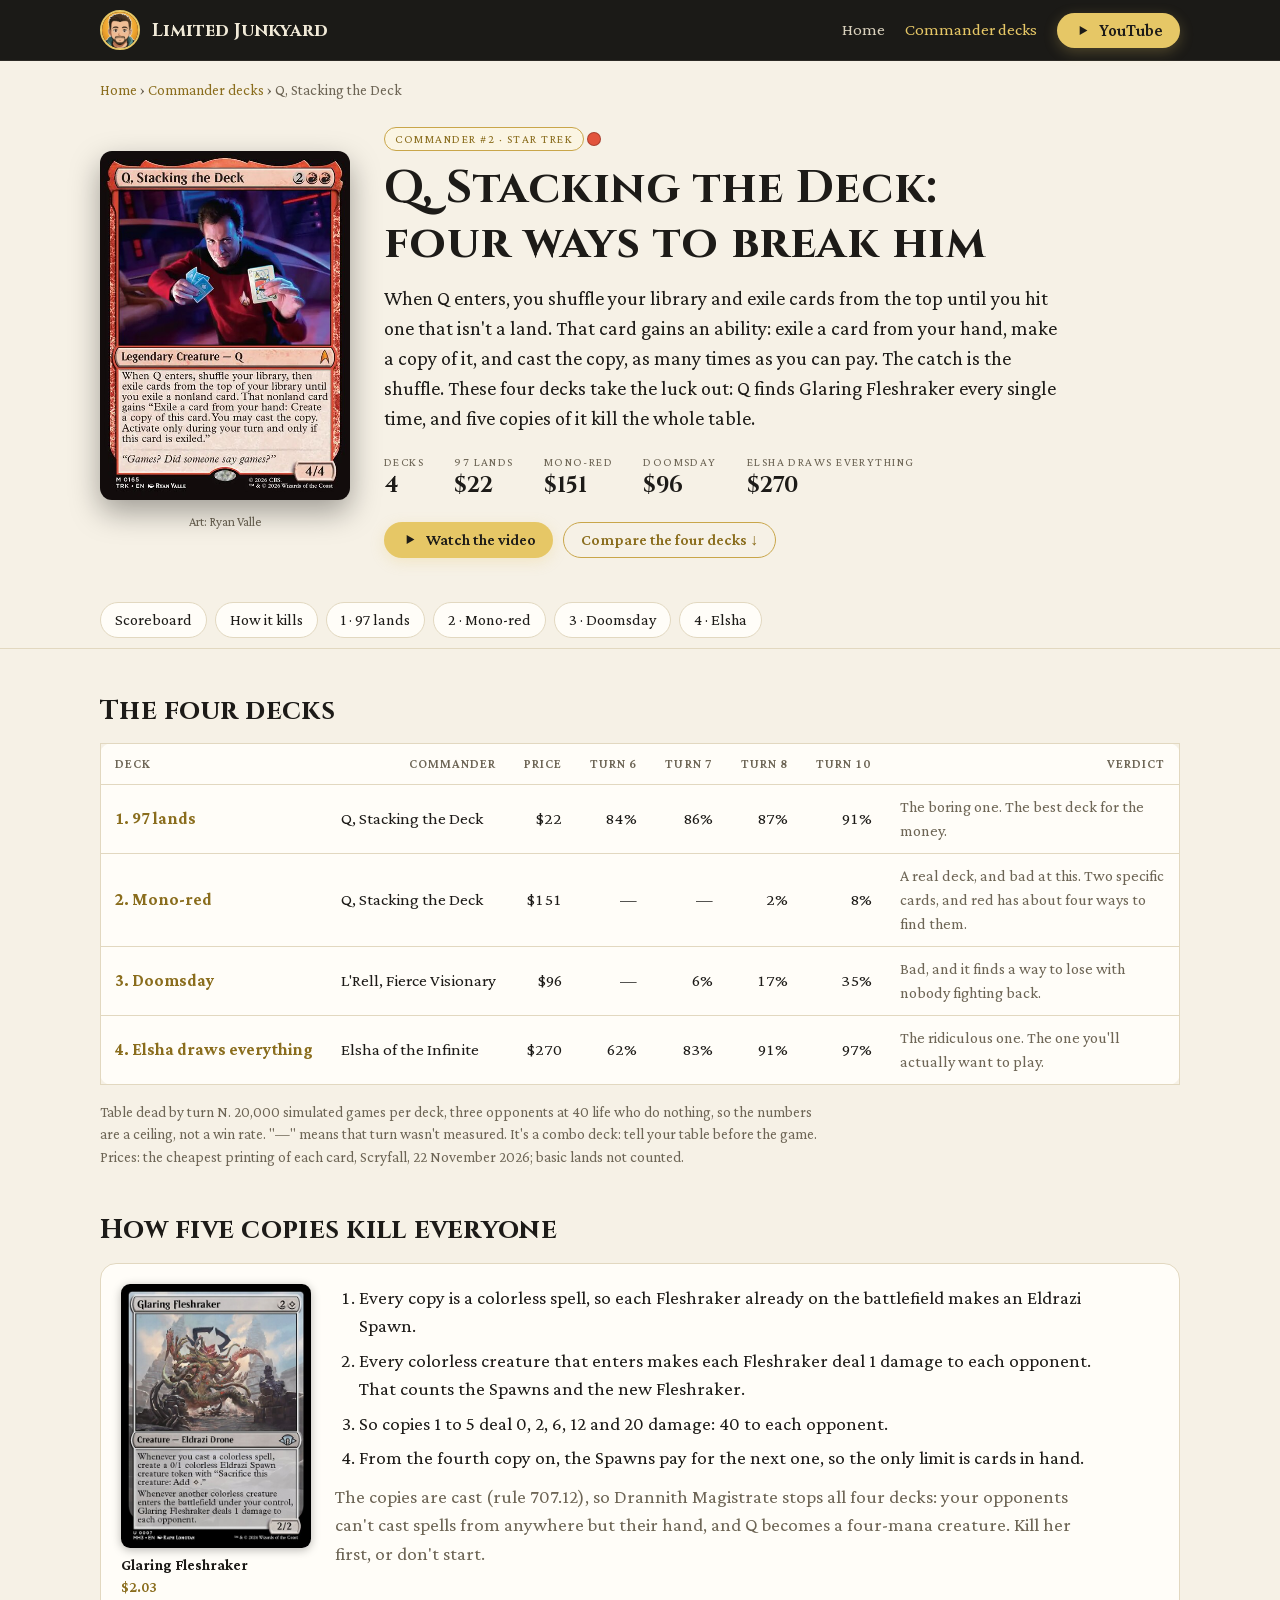
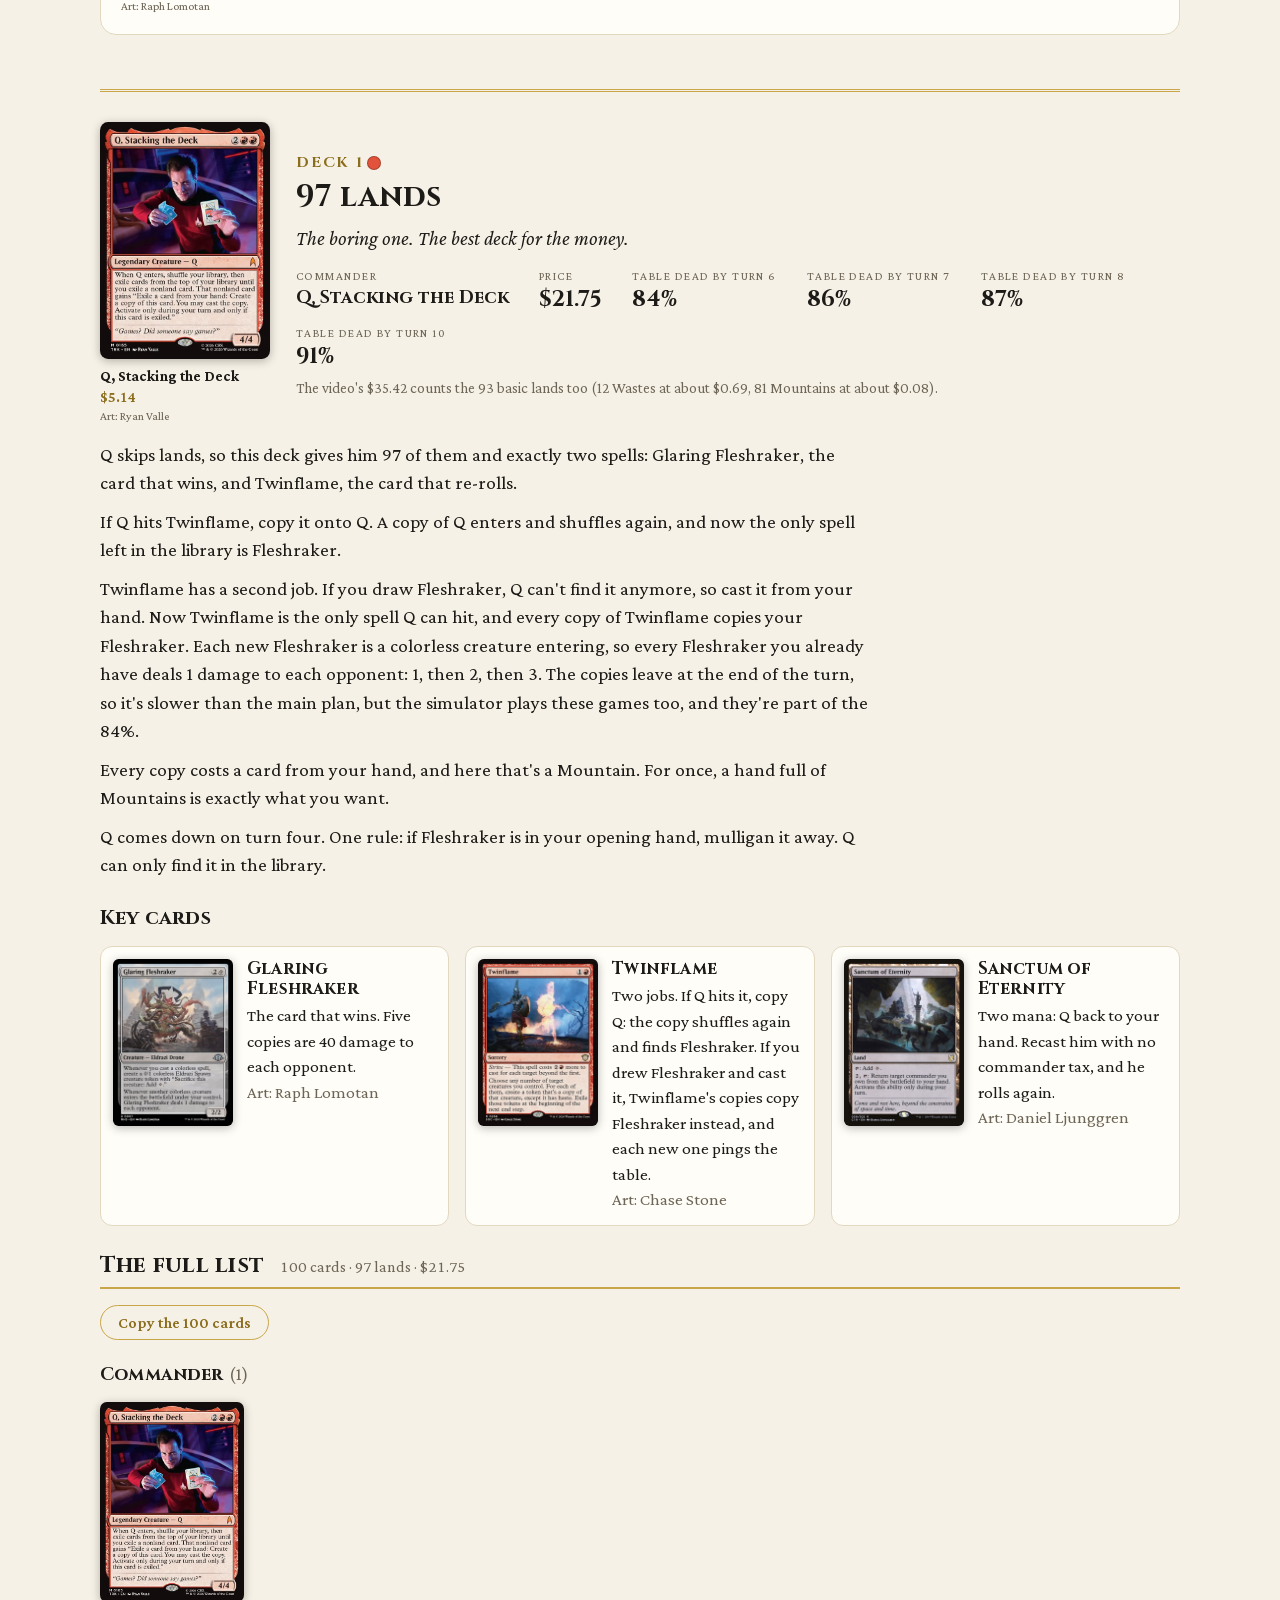
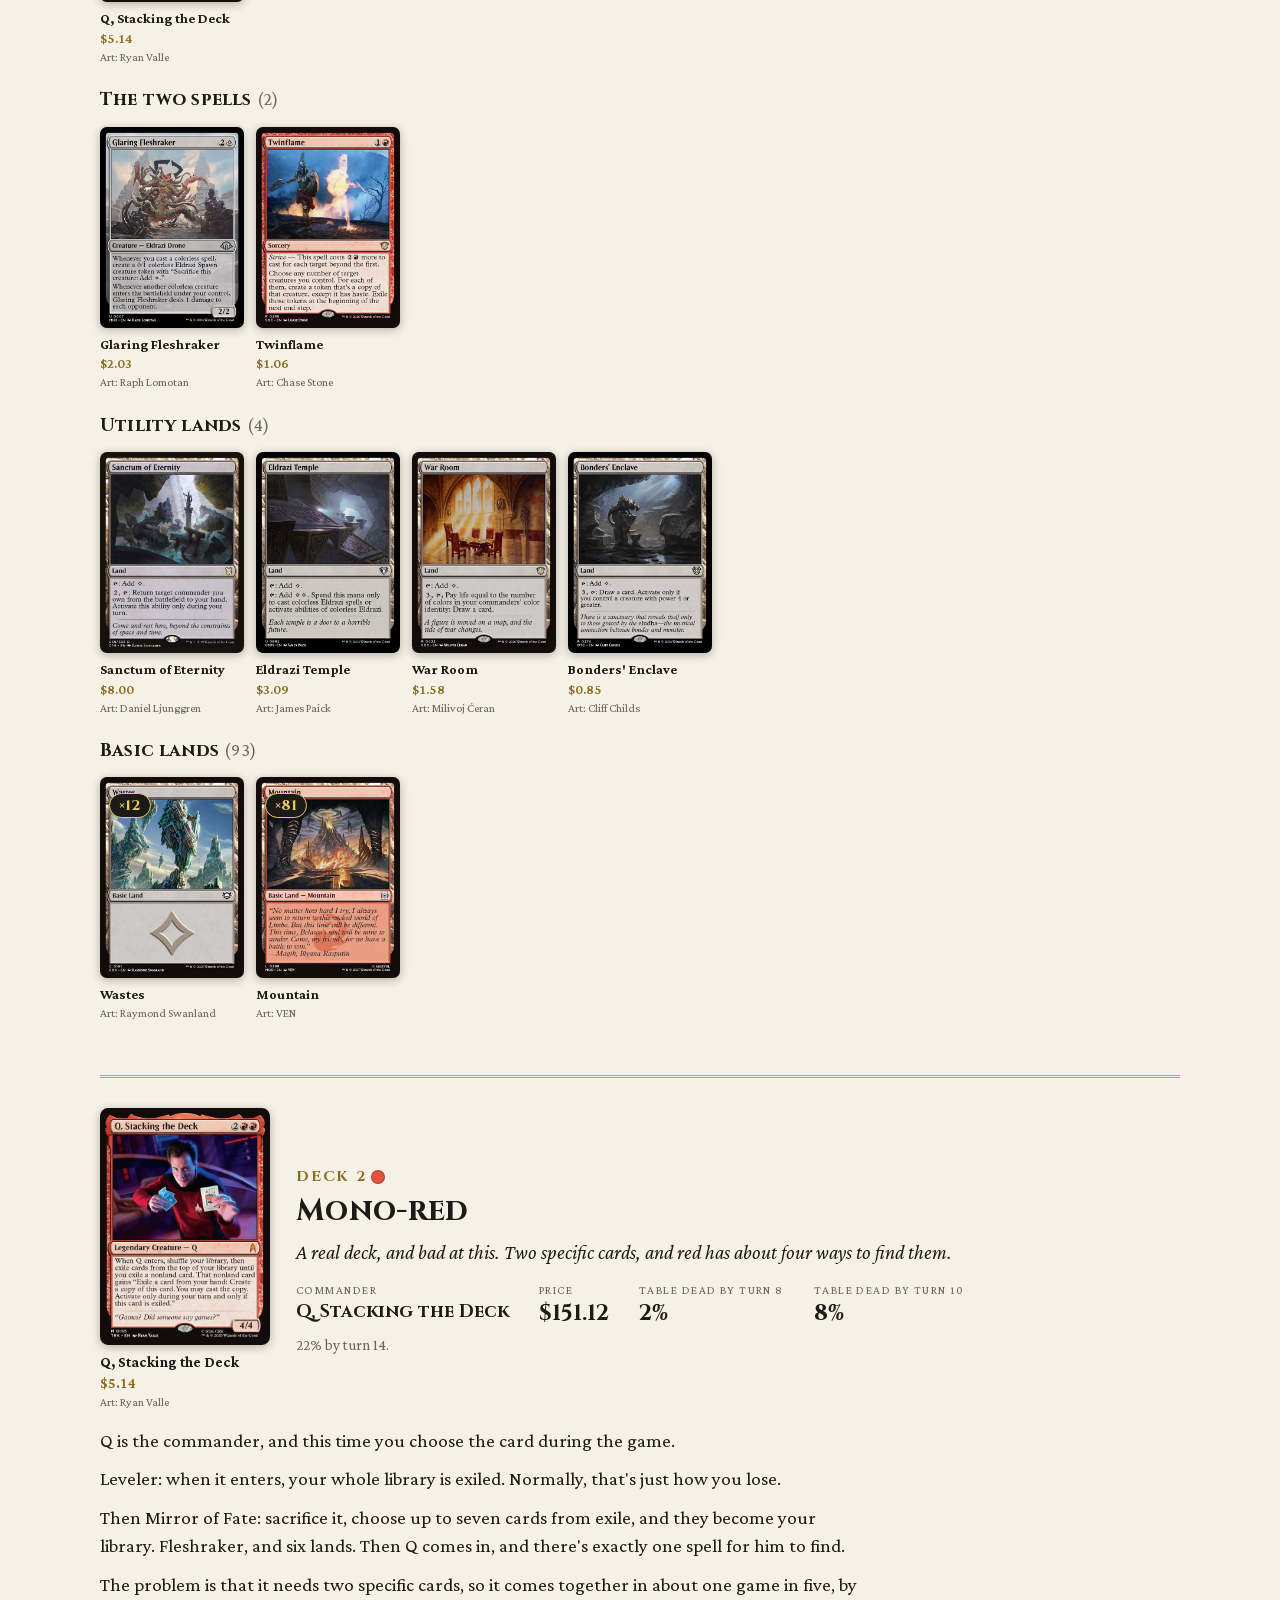
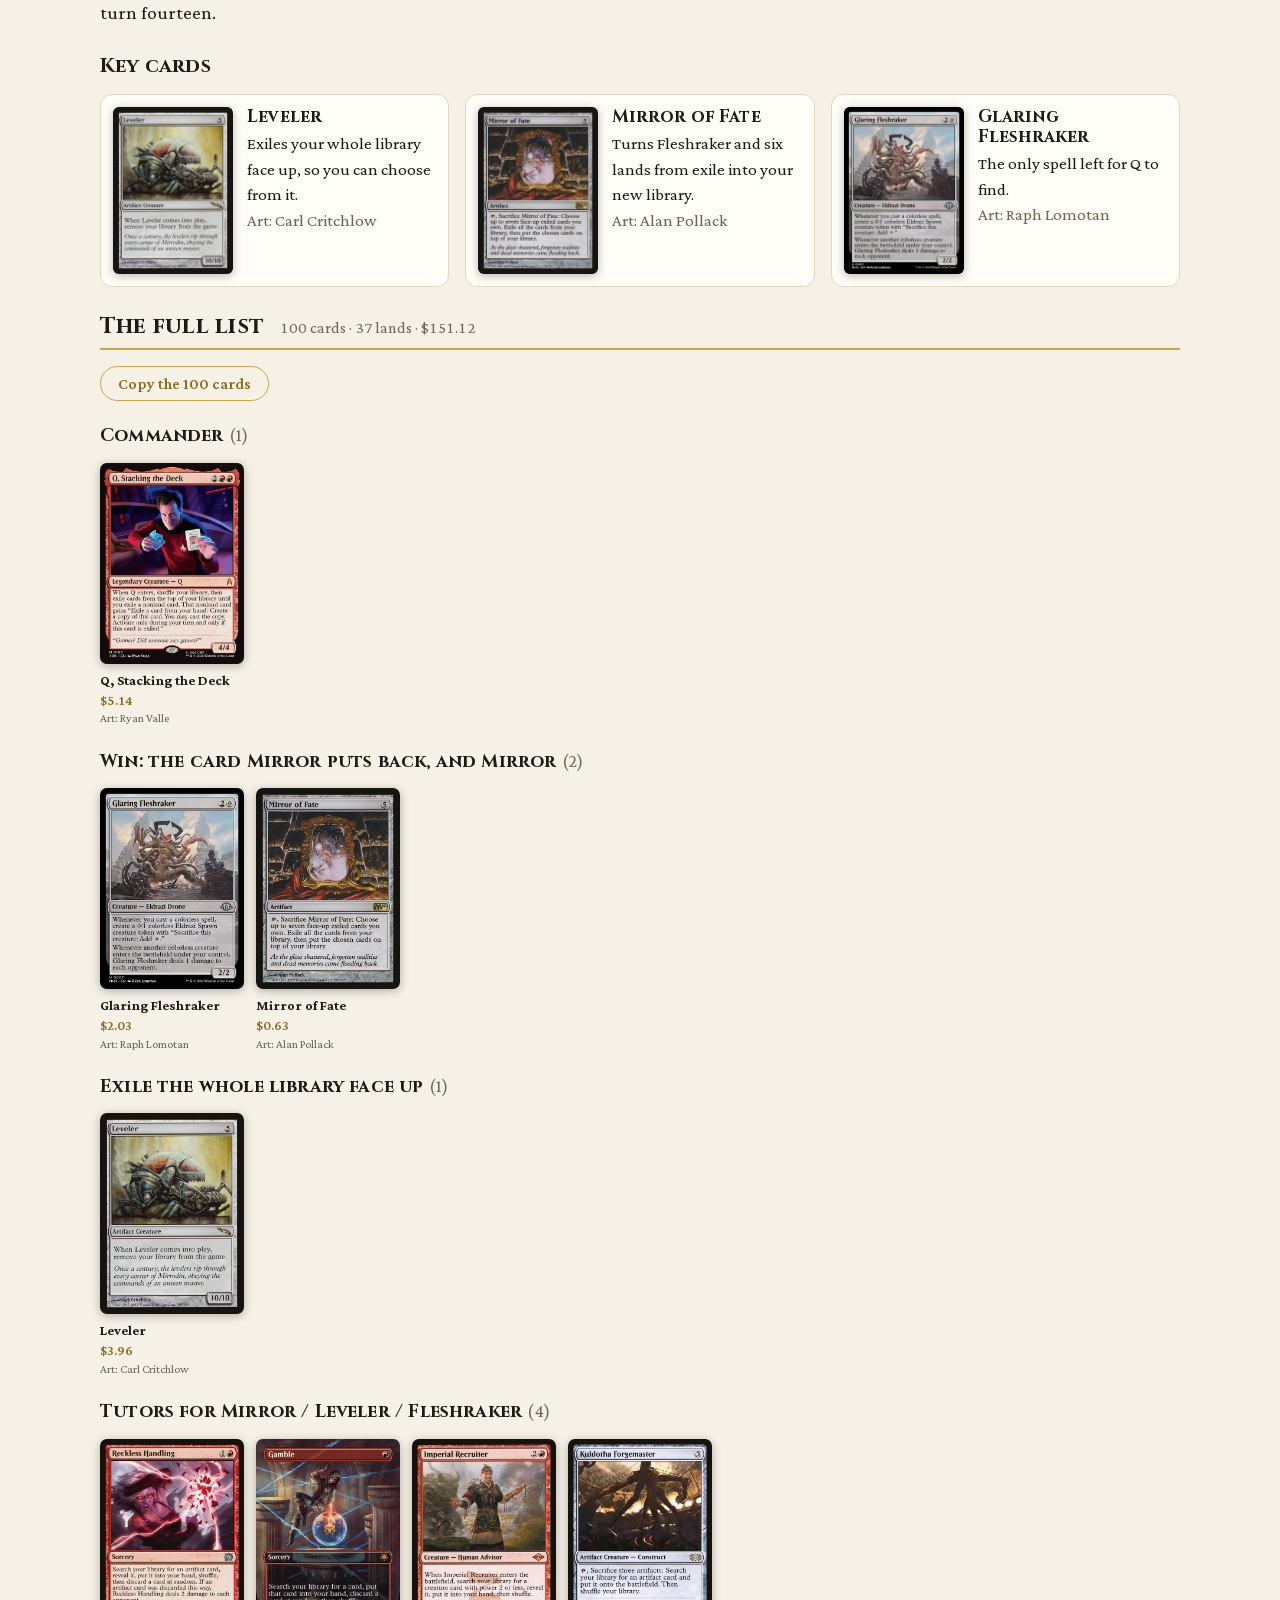
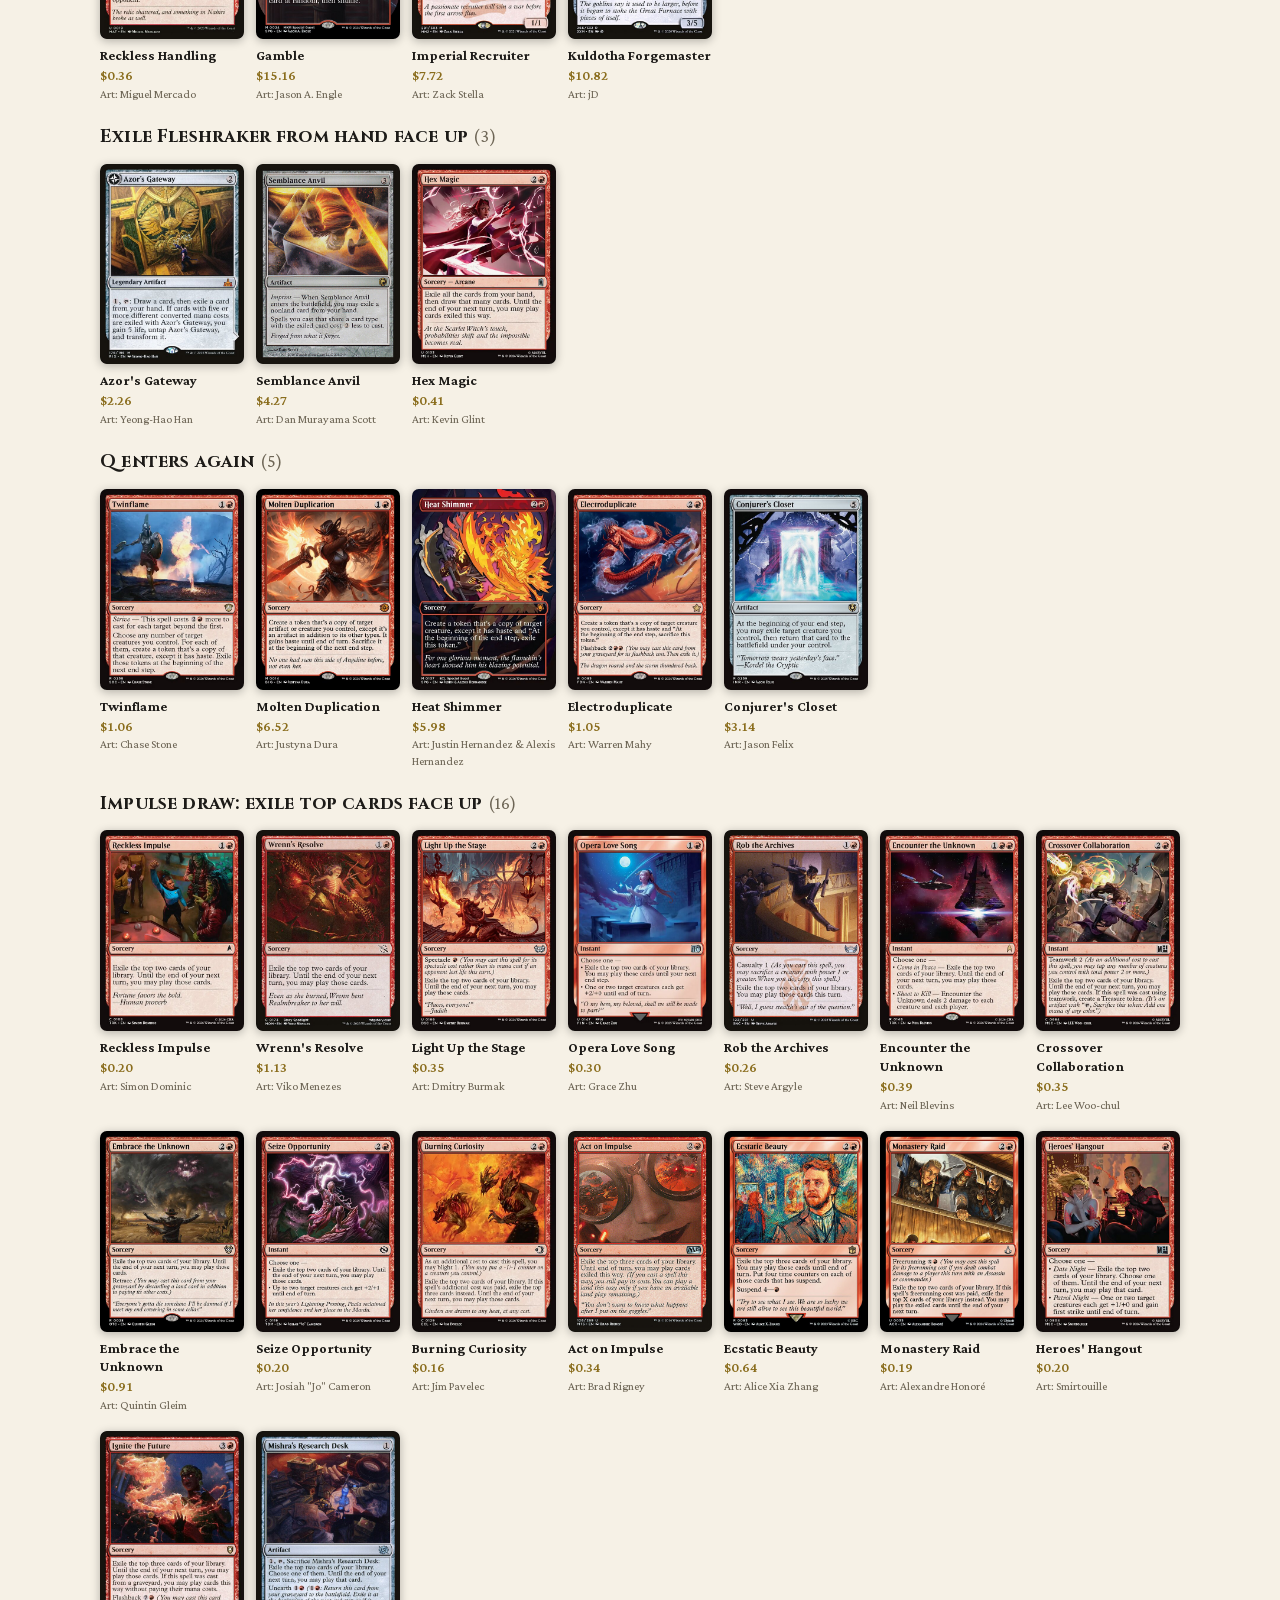
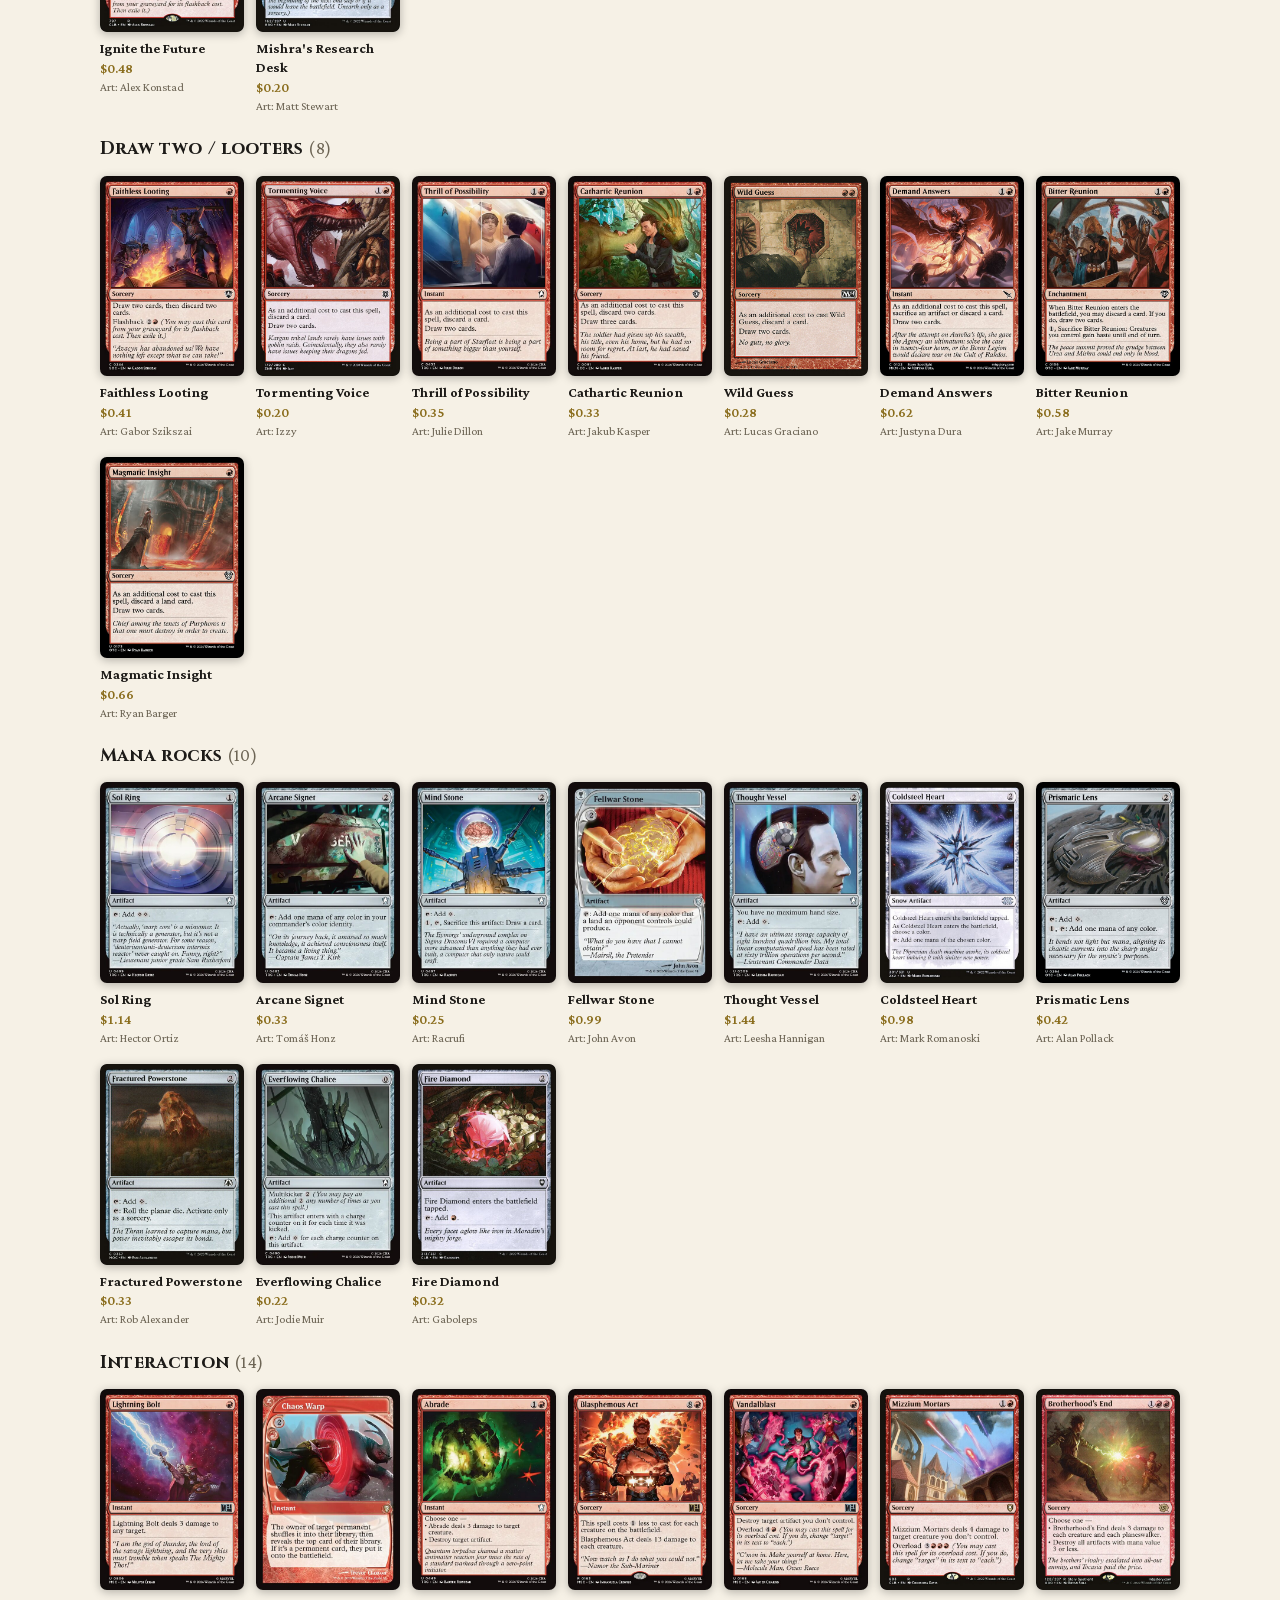
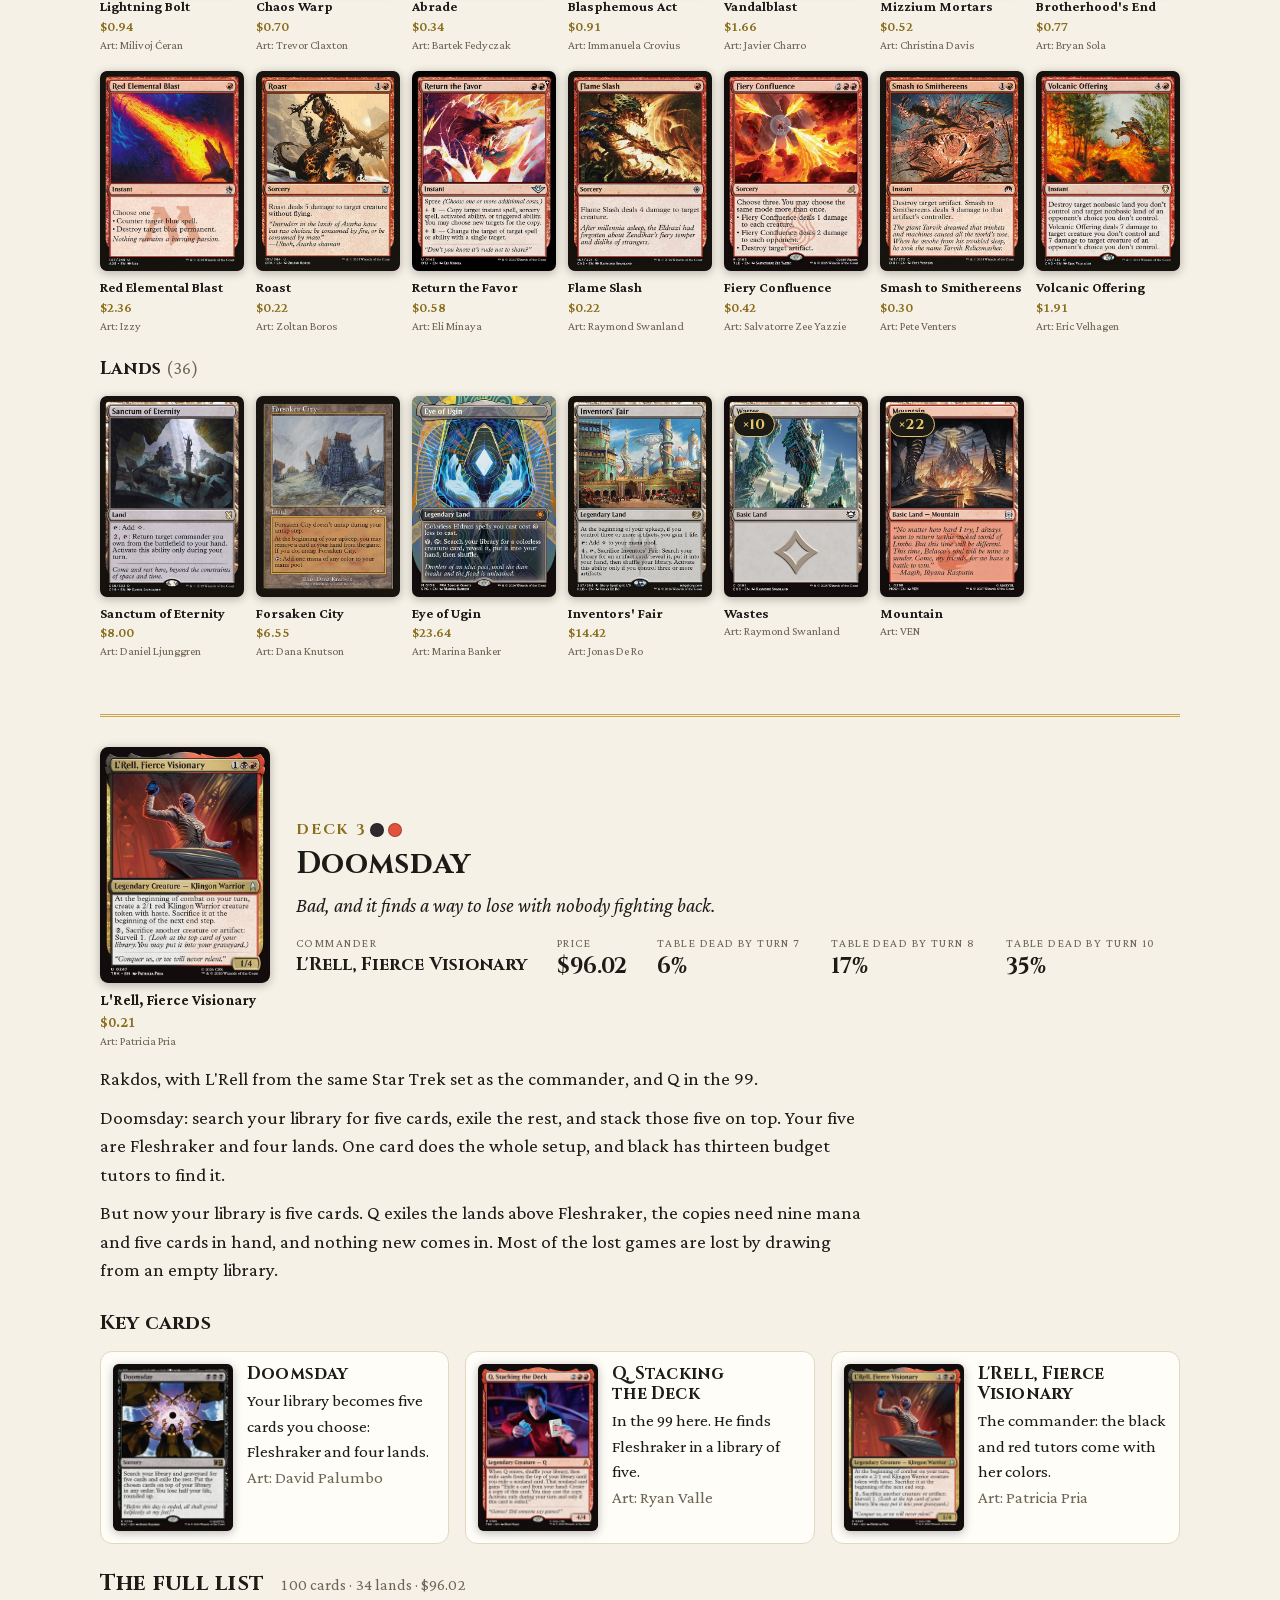
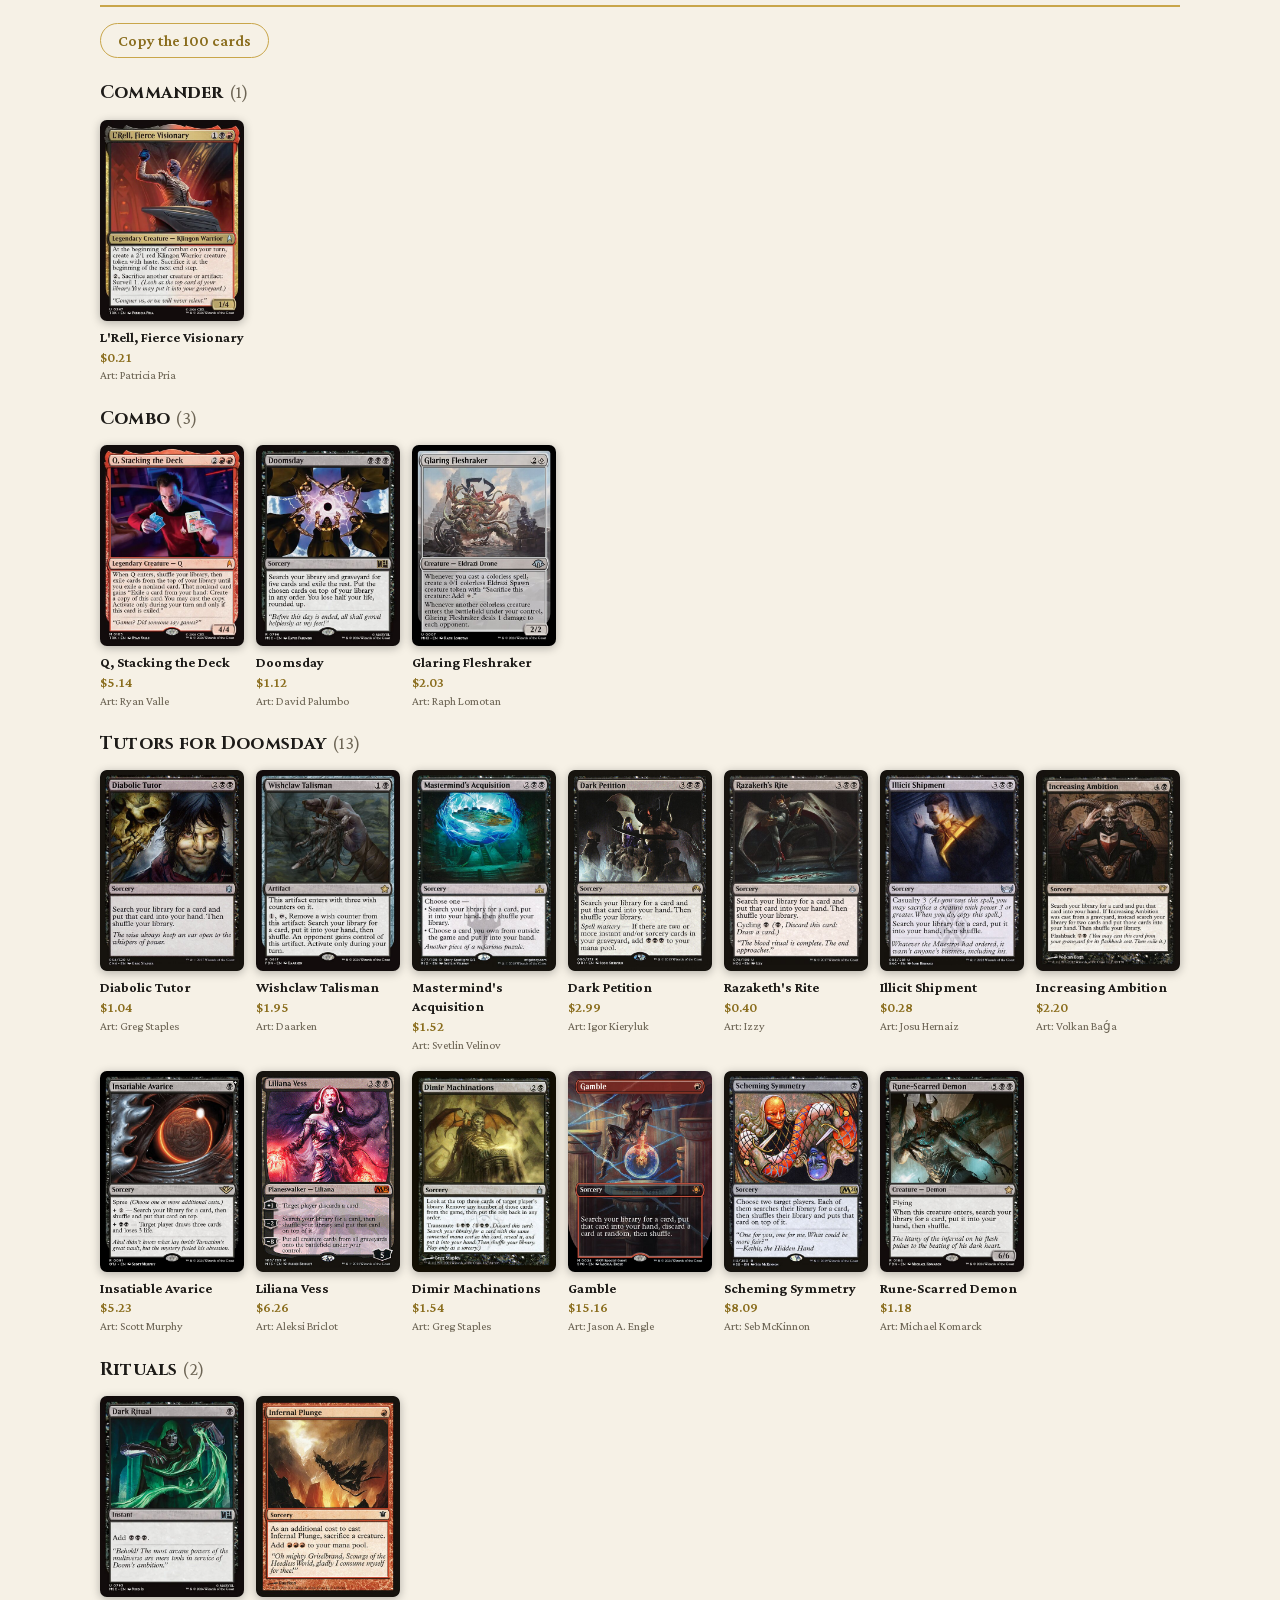
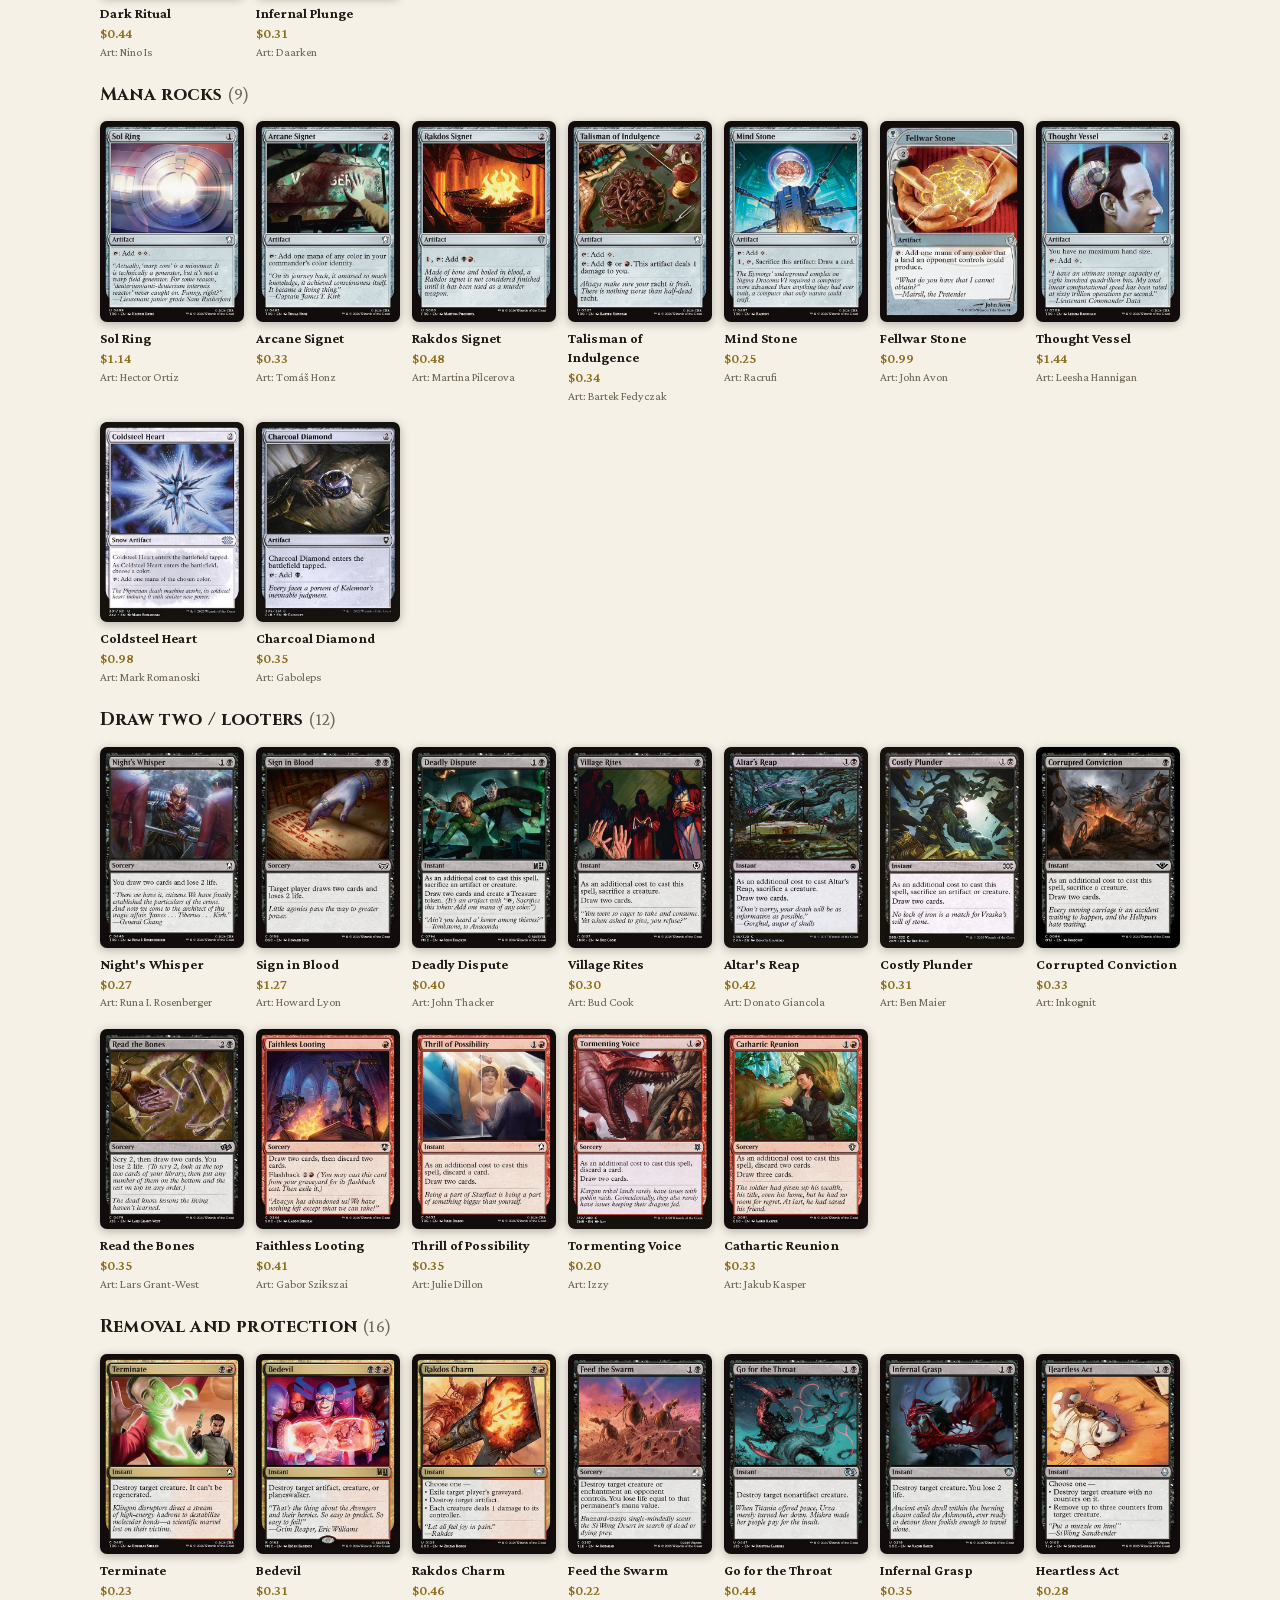
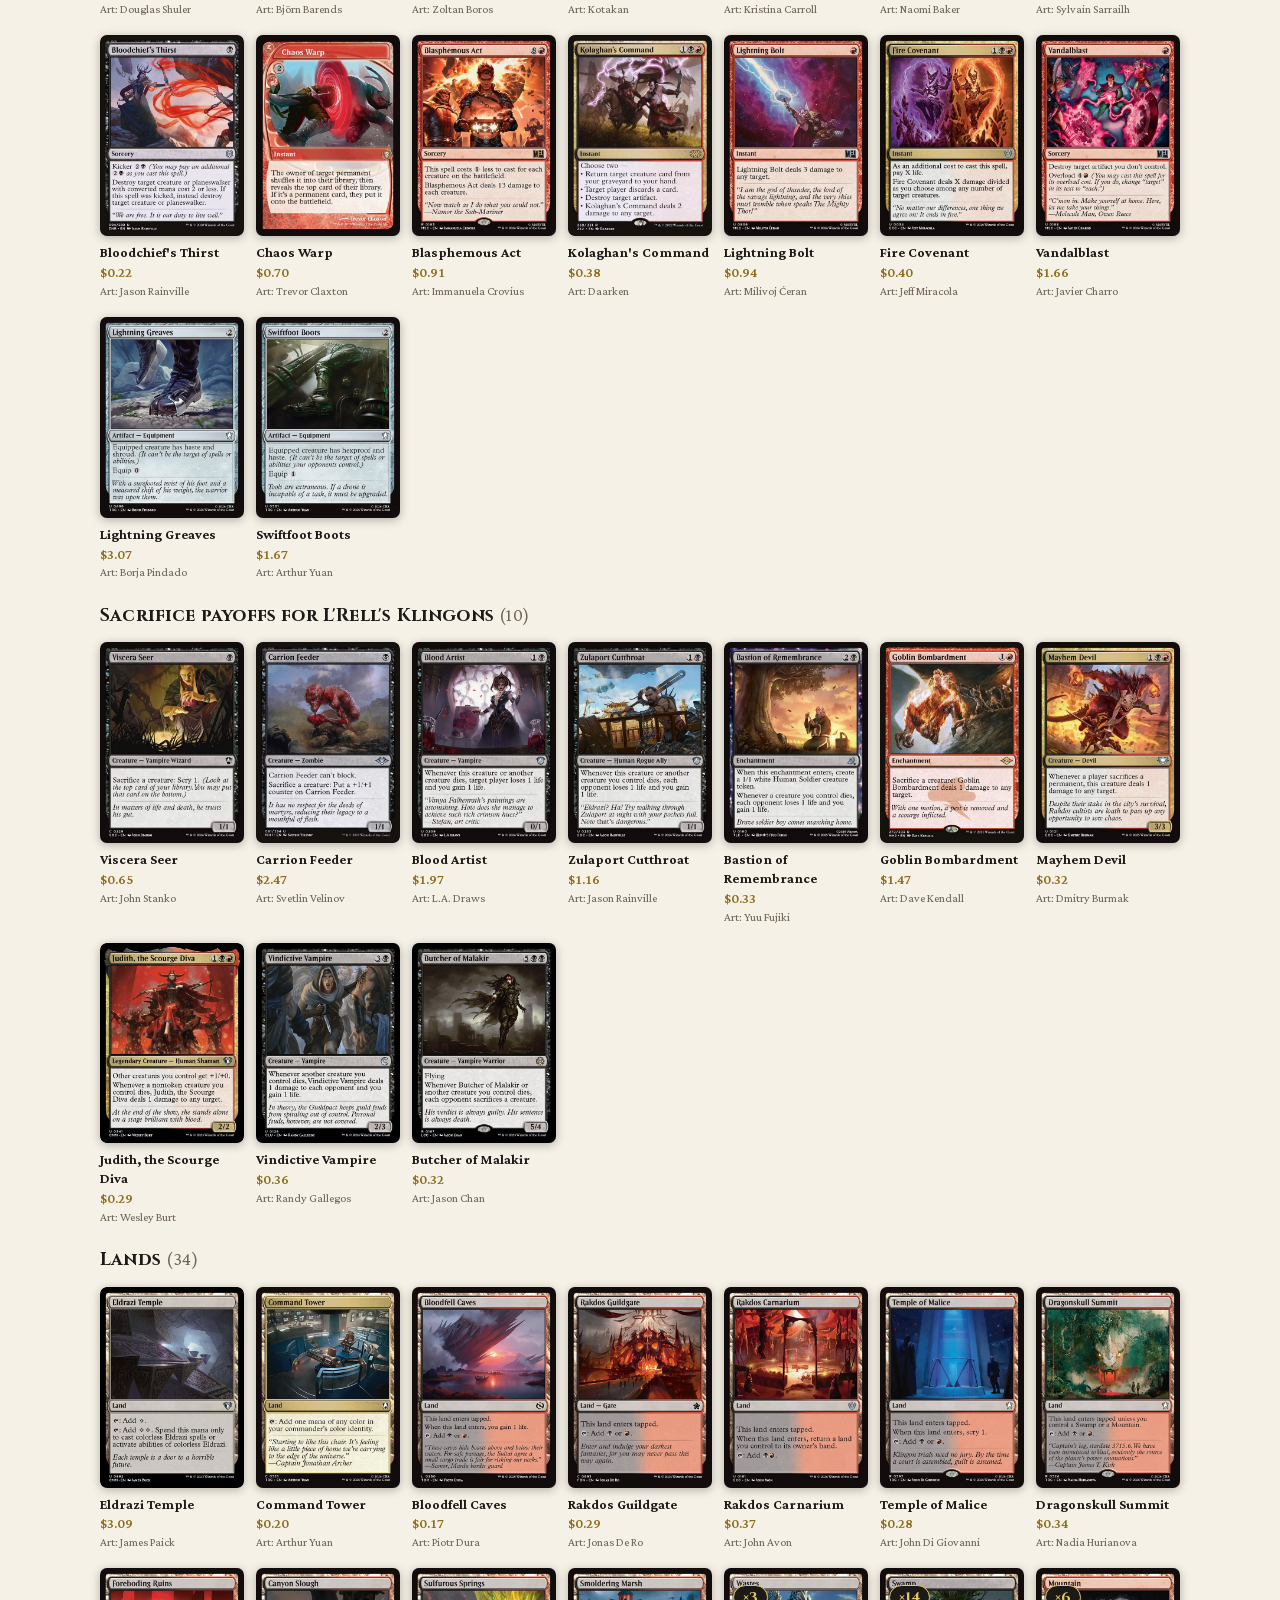
==== commit a1c81e49: "Q page: Twinflame's second job (a drawn Fleshraker is cast, Twinflame's copies copy it)" ====
--- a/commander/q.html
+++ b/commander/q.html
@@ -294,13 +294,13 @@
         <p class="aside" style="margin-top:6px">The video&#39;s $35.42 counts the 93 basic lands too (12 Wastes at about $0.69, 81 Mountains at about $0.08).</p>
       </div>
     </div>
-    <div class="prose"><p>Q skips lands, so this deck gives him 97 of them and exactly two spells: Glaring Fleshraker, the card that wins, and Twinflame, the card that re-rolls.</p><p>If Q hits Twinflame, copy it onto Q. A copy of Q enters and shuffles again, and now the only spell left in the library is Fleshraker.</p><p>Every copy costs a card from your hand, and here that&#39;s a Mountain. For once, a hand full of Mountains is exactly what you want.</p><p>Q comes down on turn four. One rule: if Fleshraker is in your opening hand, mulligan it away. Q can only find it in the library.</p></div>
+    <div class="prose"><p>Q skips lands, so this deck gives him 97 of them and exactly two spells: Glaring Fleshraker, the card that wins, and Twinflame, the card that re-rolls.</p><p>If Q hits Twinflame, copy it onto Q. A copy of Q enters and shuffles again, and now the only spell left in the library is Fleshraker.</p><p>Twinflame has a second job. If you draw Fleshraker, Q can&#39;t find it anymore, so cast it from your hand. Now Twinflame is the only spell Q can hit, and every copy of Twinflame copies your Fleshraker. Each new Fleshraker is a colorless creature entering, so every Fleshraker you already have deals 1 damage to each opponent: 1, then 2, then 3. The copies leave at the end of the turn, so it&#39;s slower than the main plan, but the simulator plays these games too, and they&#39;re part of the 84%.</p><p>Every copy costs a card from your hand, and here that&#39;s a Mountain. For once, a hand full of Mountains is exactly what you want.</p><p>Q comes down on turn four. One rule: if Fleshraker is in your opening hand, mulligan it away. Q can only find it in the library.</p></div>
     
     
     <h3 style="font-size:20px">Key cards</h3>
     <div class="keys"><div class="key"><figure class="card"><button type="button" class="zoom" data-src="cards/glaring-fleshraker.jpg" data-name="Glaring Fleshraker" aria-label="Enlarge Glaring Fleshraker"><img loading="lazy" src="cards/glaring-fleshraker.jpg" alt="Glaring Fleshraker" width="488" height="680"></button>
 <figcaption><span class="name">Glaring Fleshraker</span><span class="usd">$2.03</span><span class="artist">Art: Raph Lomotan</span></figcaption></figure><div><h3>Glaring Fleshraker</h3><p>The card that wins. Five copies are 40 damage to each opponent.</p><p class="artist">Art: Raph Lomotan</p></div></div><div class="key"><figure class="card"><button type="button" class="zoom" data-src="cards/twinflame.jpg" data-name="Twinflame" aria-label="Enlarge Twinflame"><img loading="lazy" src="cards/twinflame.jpg" alt="Twinflame" width="488" height="680"></button>
-<figcaption><span class="name">Twinflame</span><span class="usd">$1.06</span><span class="artist">Art: Chase Stone</span></figcaption></figure><div><h3>Twinflame</h3><p>The card that re-rolls: a copy of Q enters, shuffles again, and finds Fleshraker.</p><p class="artist">Art: Chase Stone</p></div></div><div class="key"><figure class="card"><button type="button" class="zoom" data-src="cards/sanctum-of-eternity.jpg" data-name="Sanctum of Eternity" aria-label="Enlarge Sanctum of Eternity"><img loading="lazy" src="cards/sanctum-of-eternity.jpg" alt="Sanctum of Eternity" width="488" height="680"></button>
+<figcaption><span class="name">Twinflame</span><span class="usd">$1.06</span><span class="artist">Art: Chase Stone</span></figcaption></figure><div><h3>Twinflame</h3><p>Two jobs. If Q hits it, copy Q: the copy shuffles again and finds Fleshraker. If you drew Fleshraker and cast it, Twinflame&#39;s copies copy Fleshraker instead, and each new one pings the table.</p><p class="artist">Art: Chase Stone</p></div></div><div class="key"><figure class="card"><button type="button" class="zoom" data-src="cards/sanctum-of-eternity.jpg" data-name="Sanctum of Eternity" aria-label="Enlarge Sanctum of Eternity"><img loading="lazy" src="cards/sanctum-of-eternity.jpg" alt="Sanctum of Eternity" width="488" height="680"></button>
 <figcaption><span class="name">Sanctum of Eternity</span><span class="usd">$8.00</span><span class="artist">Art: Daniel Ljunggren</span></figcaption></figure><div><h3>Sanctum of Eternity</h3><p>Two mana: Q back to your hand. Recast him with no commander tax, and he rolls again.</p><p class="artist">Art: Daniel Ljunggren</p></div></div></div>
     
     
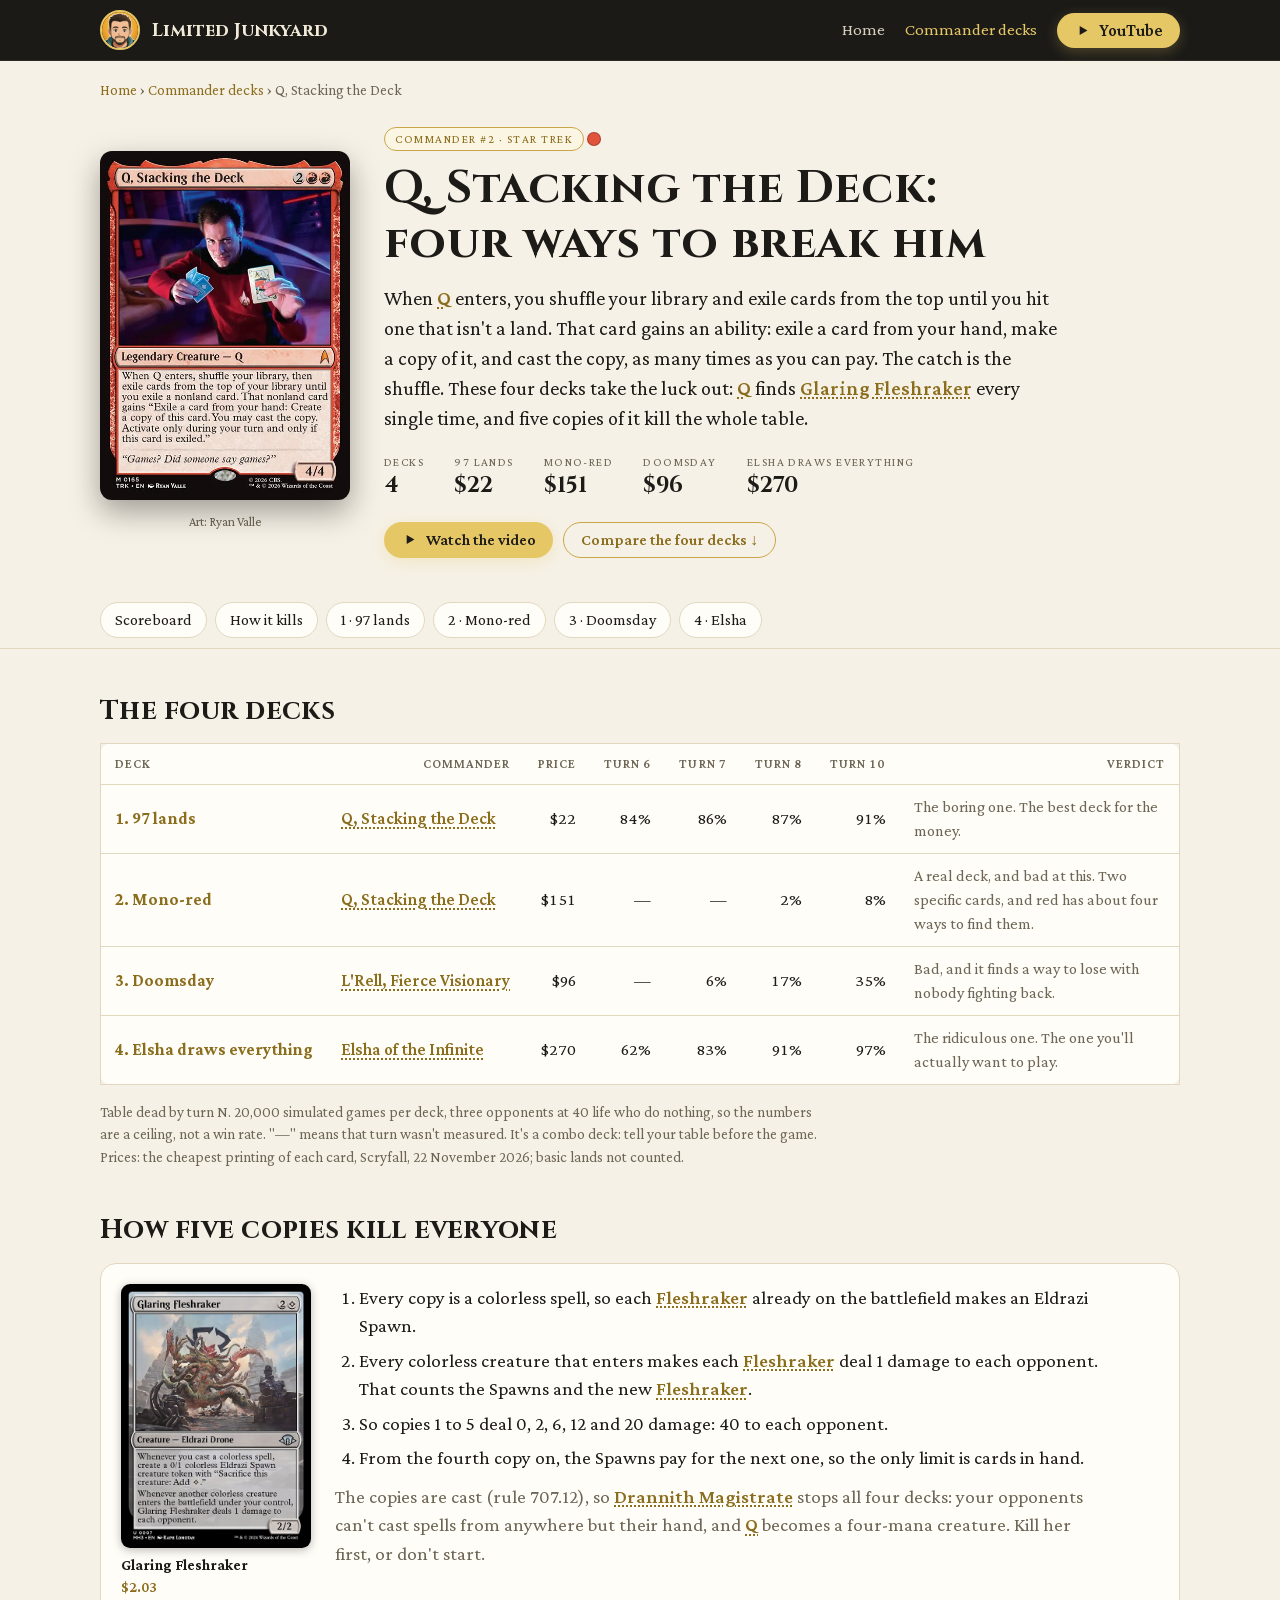
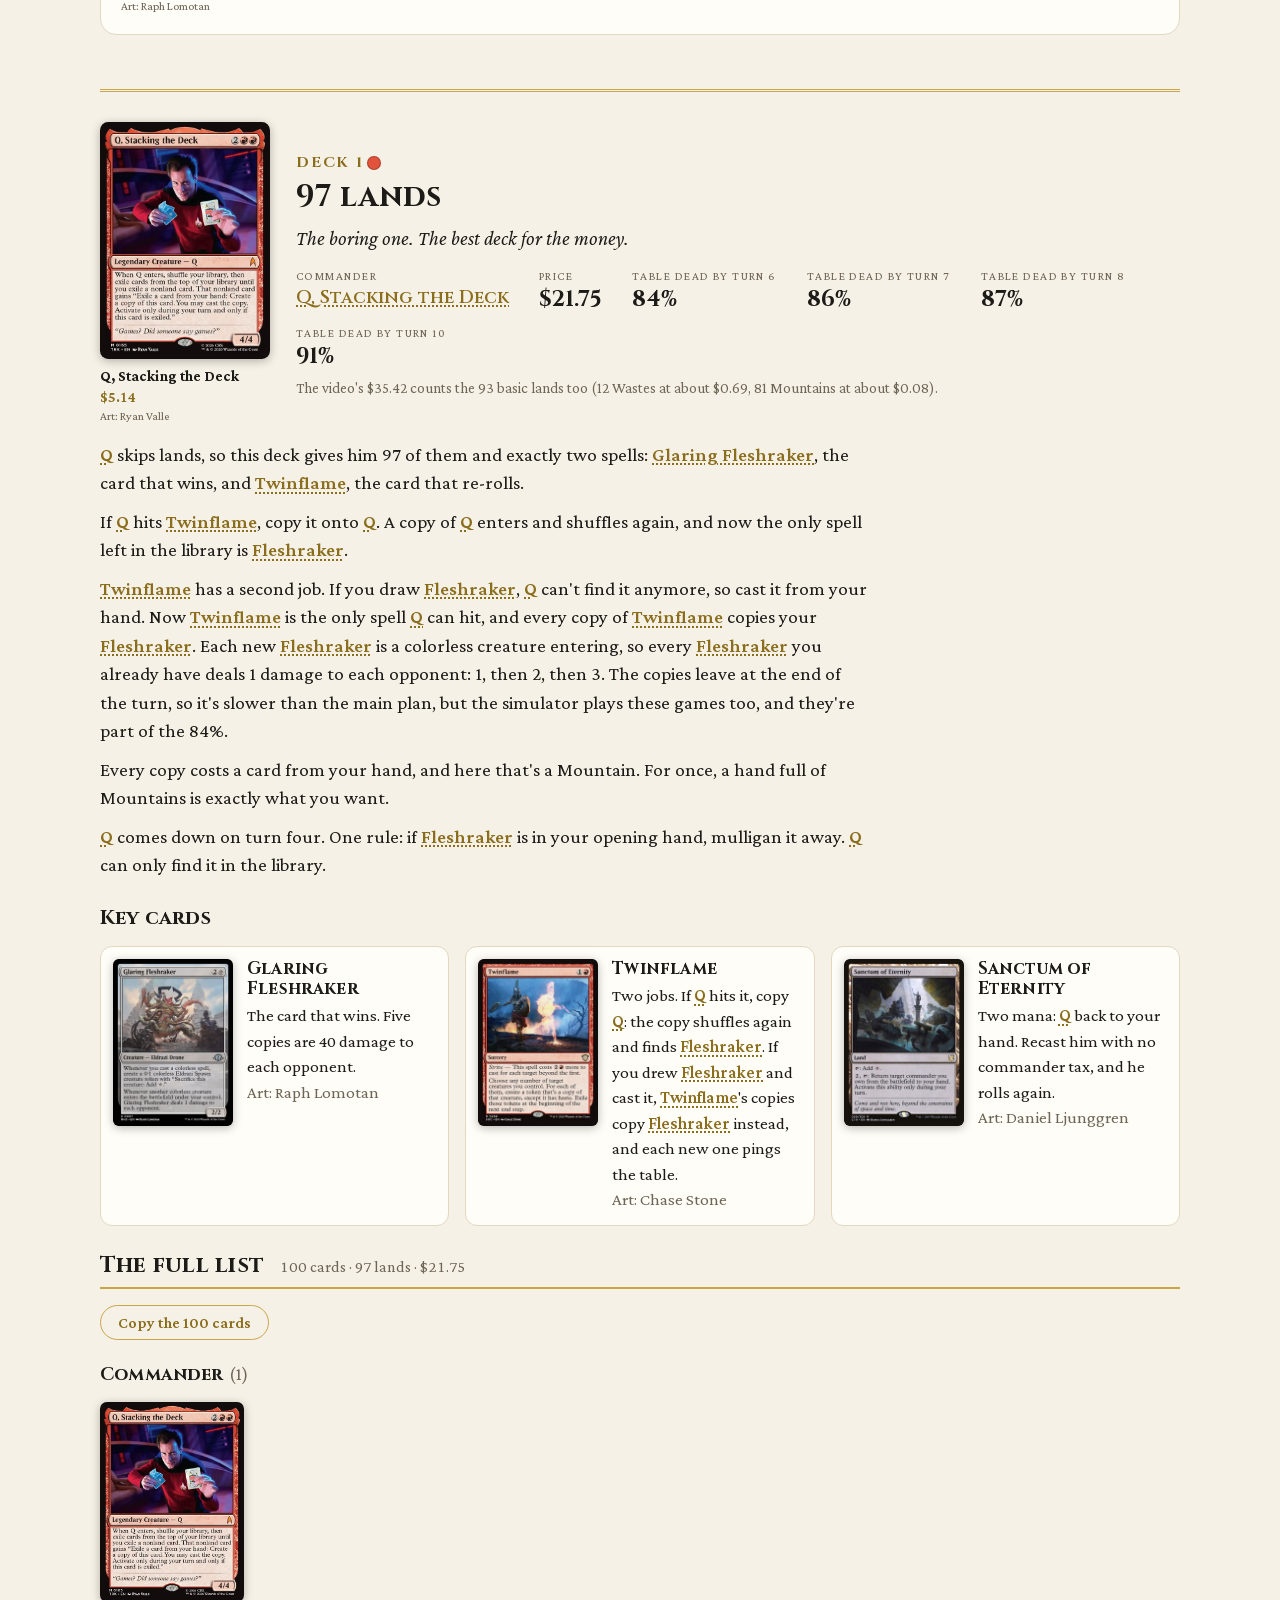
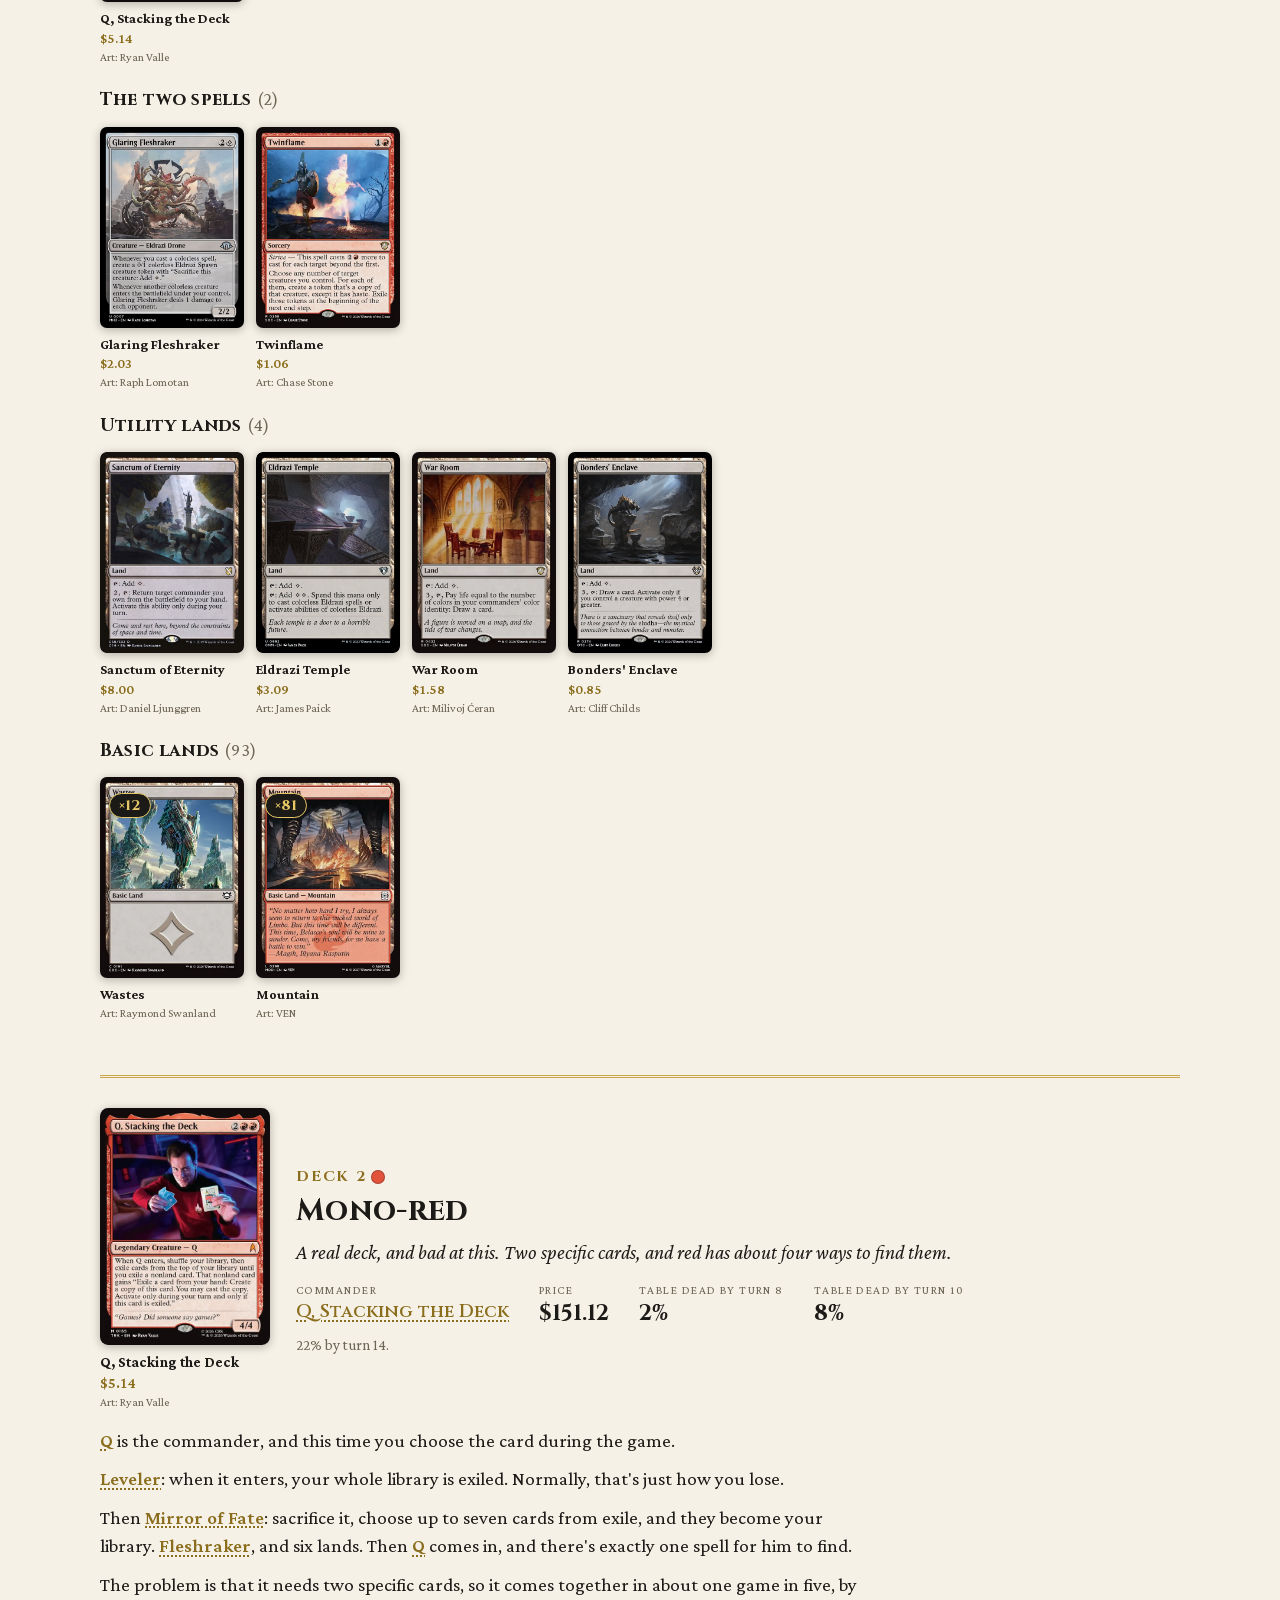
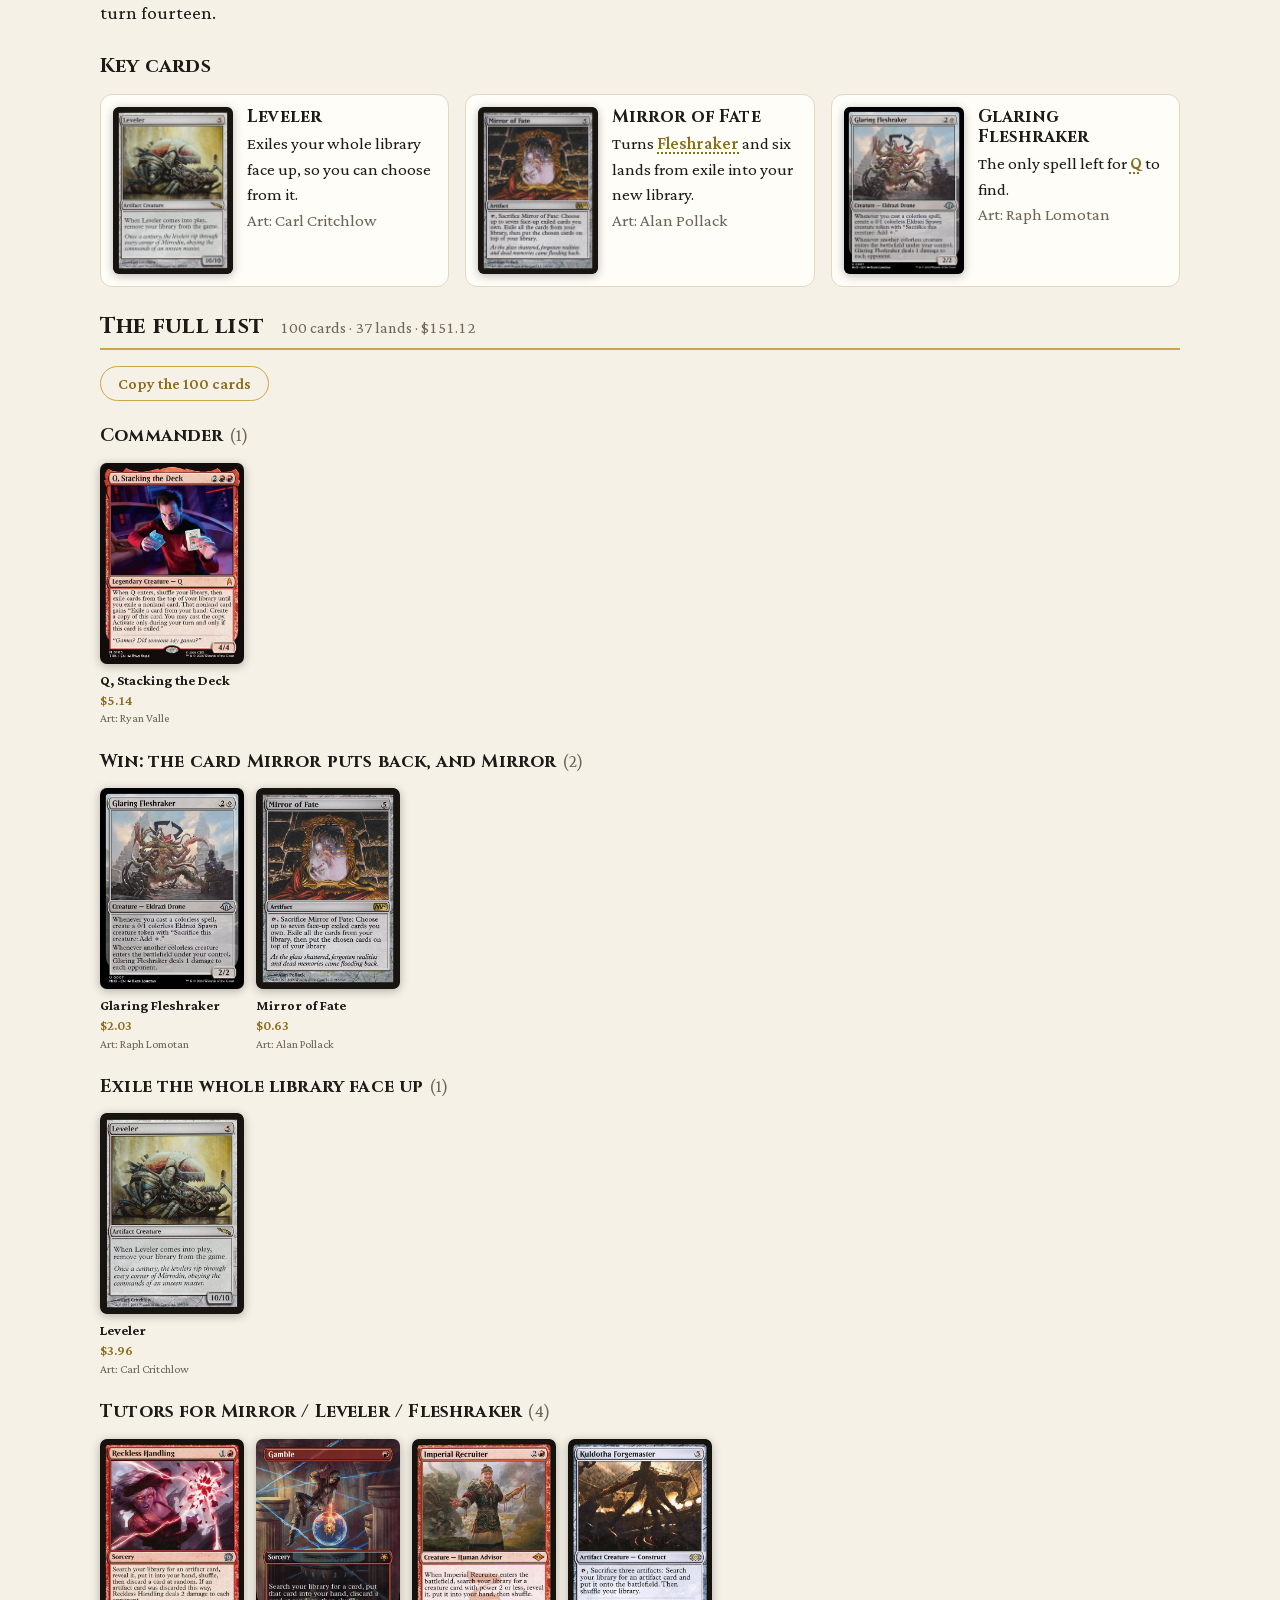
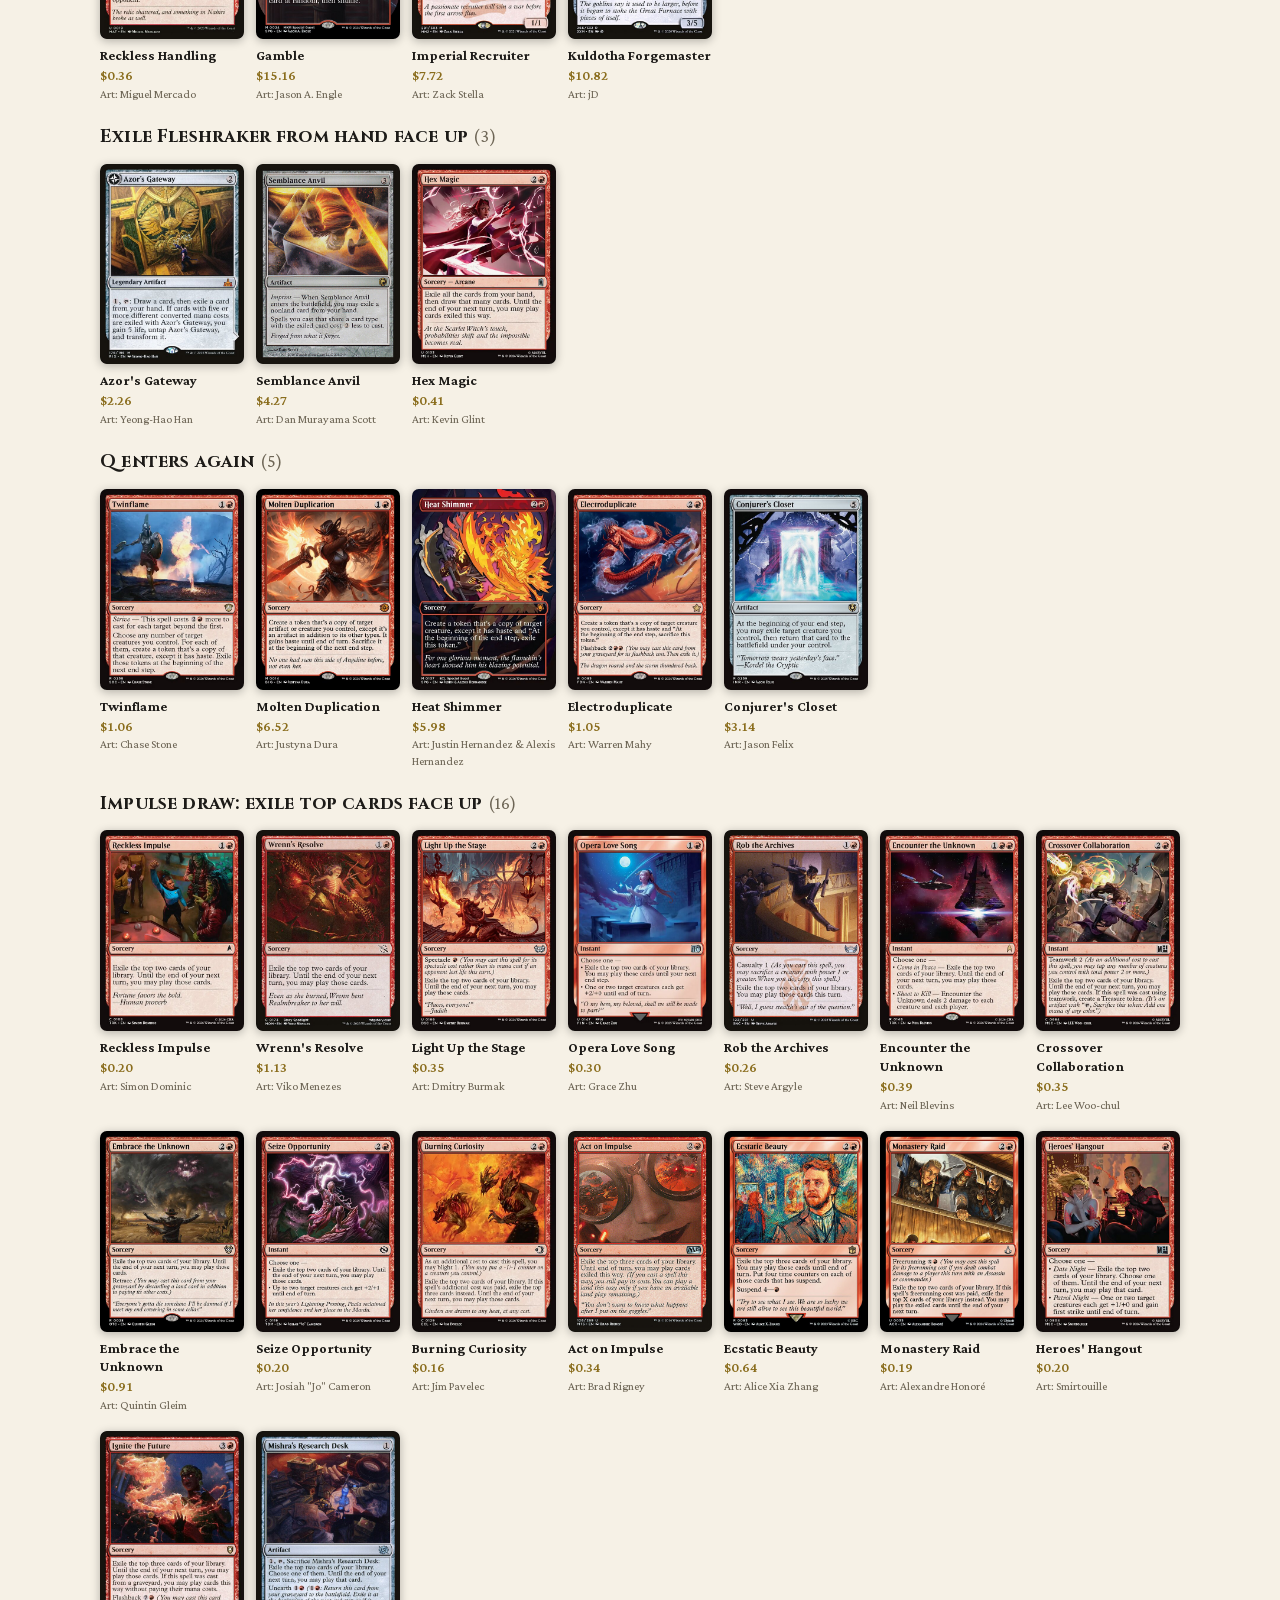
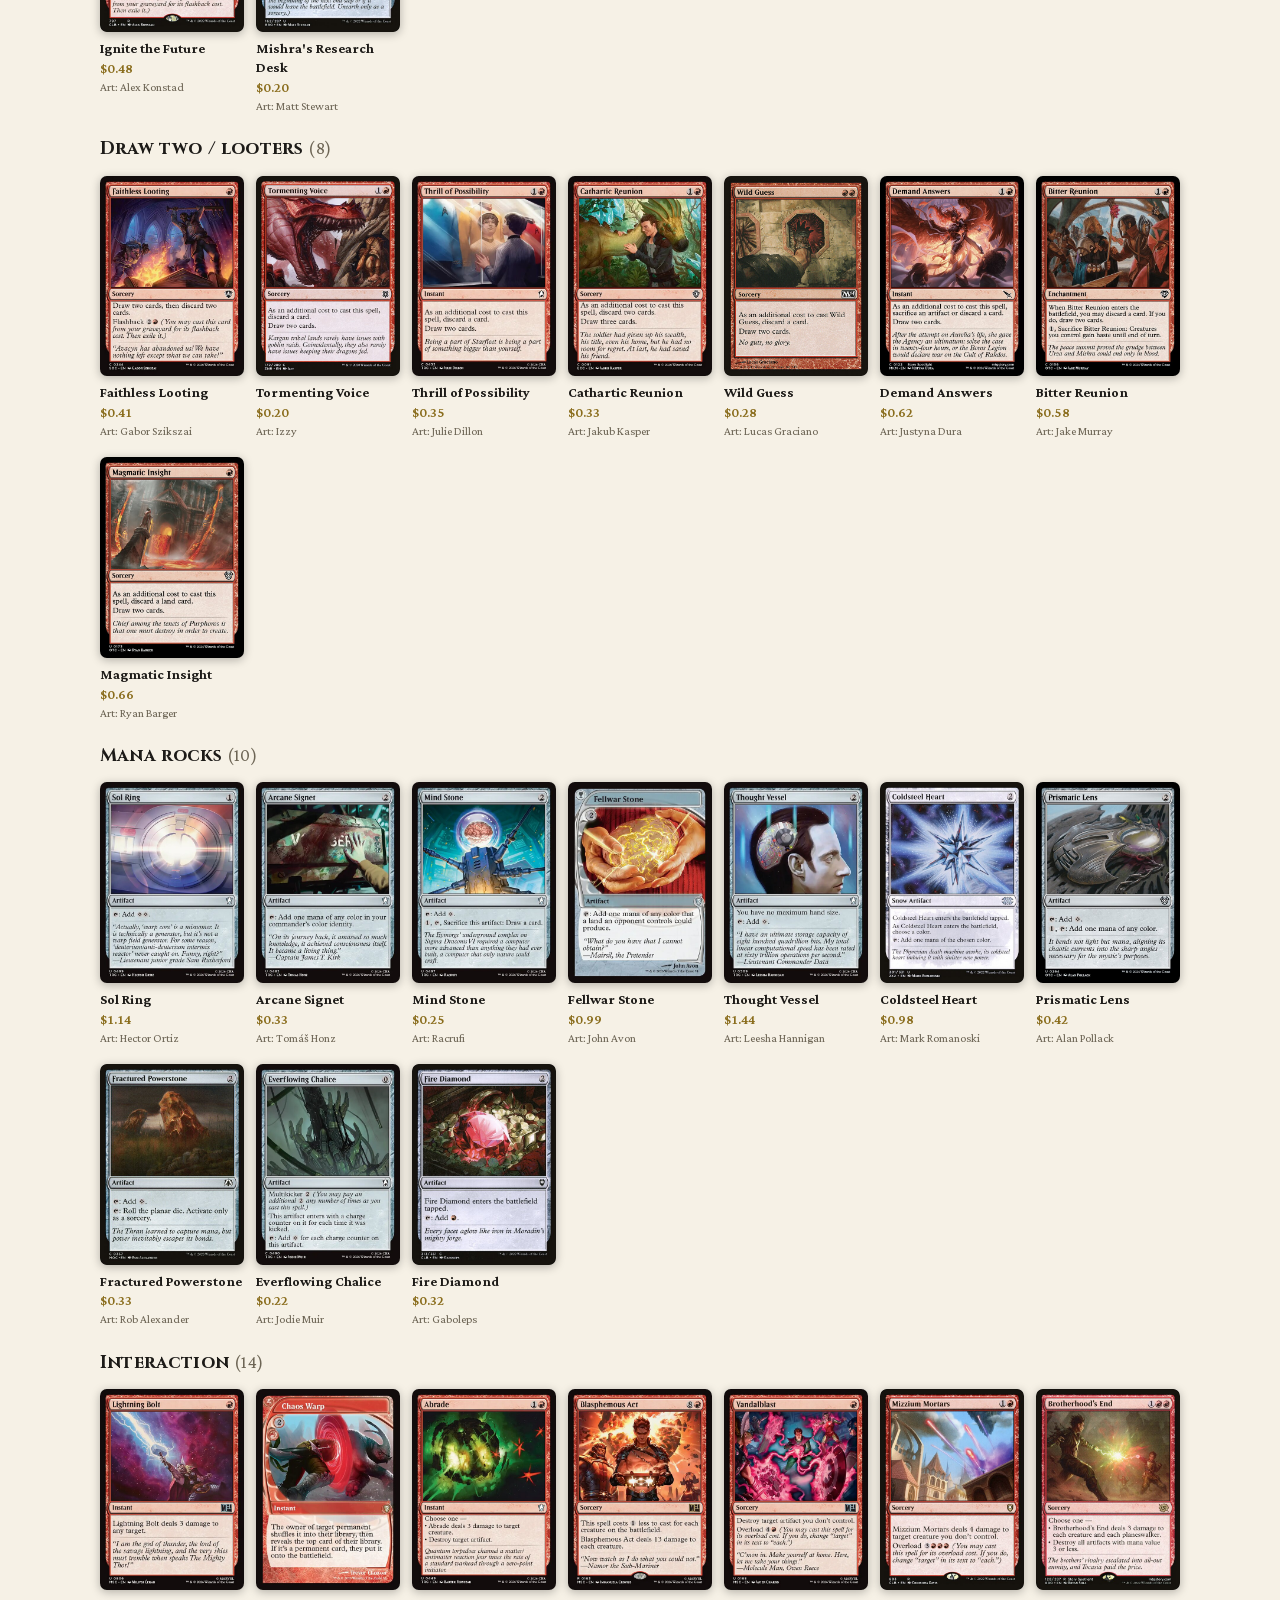
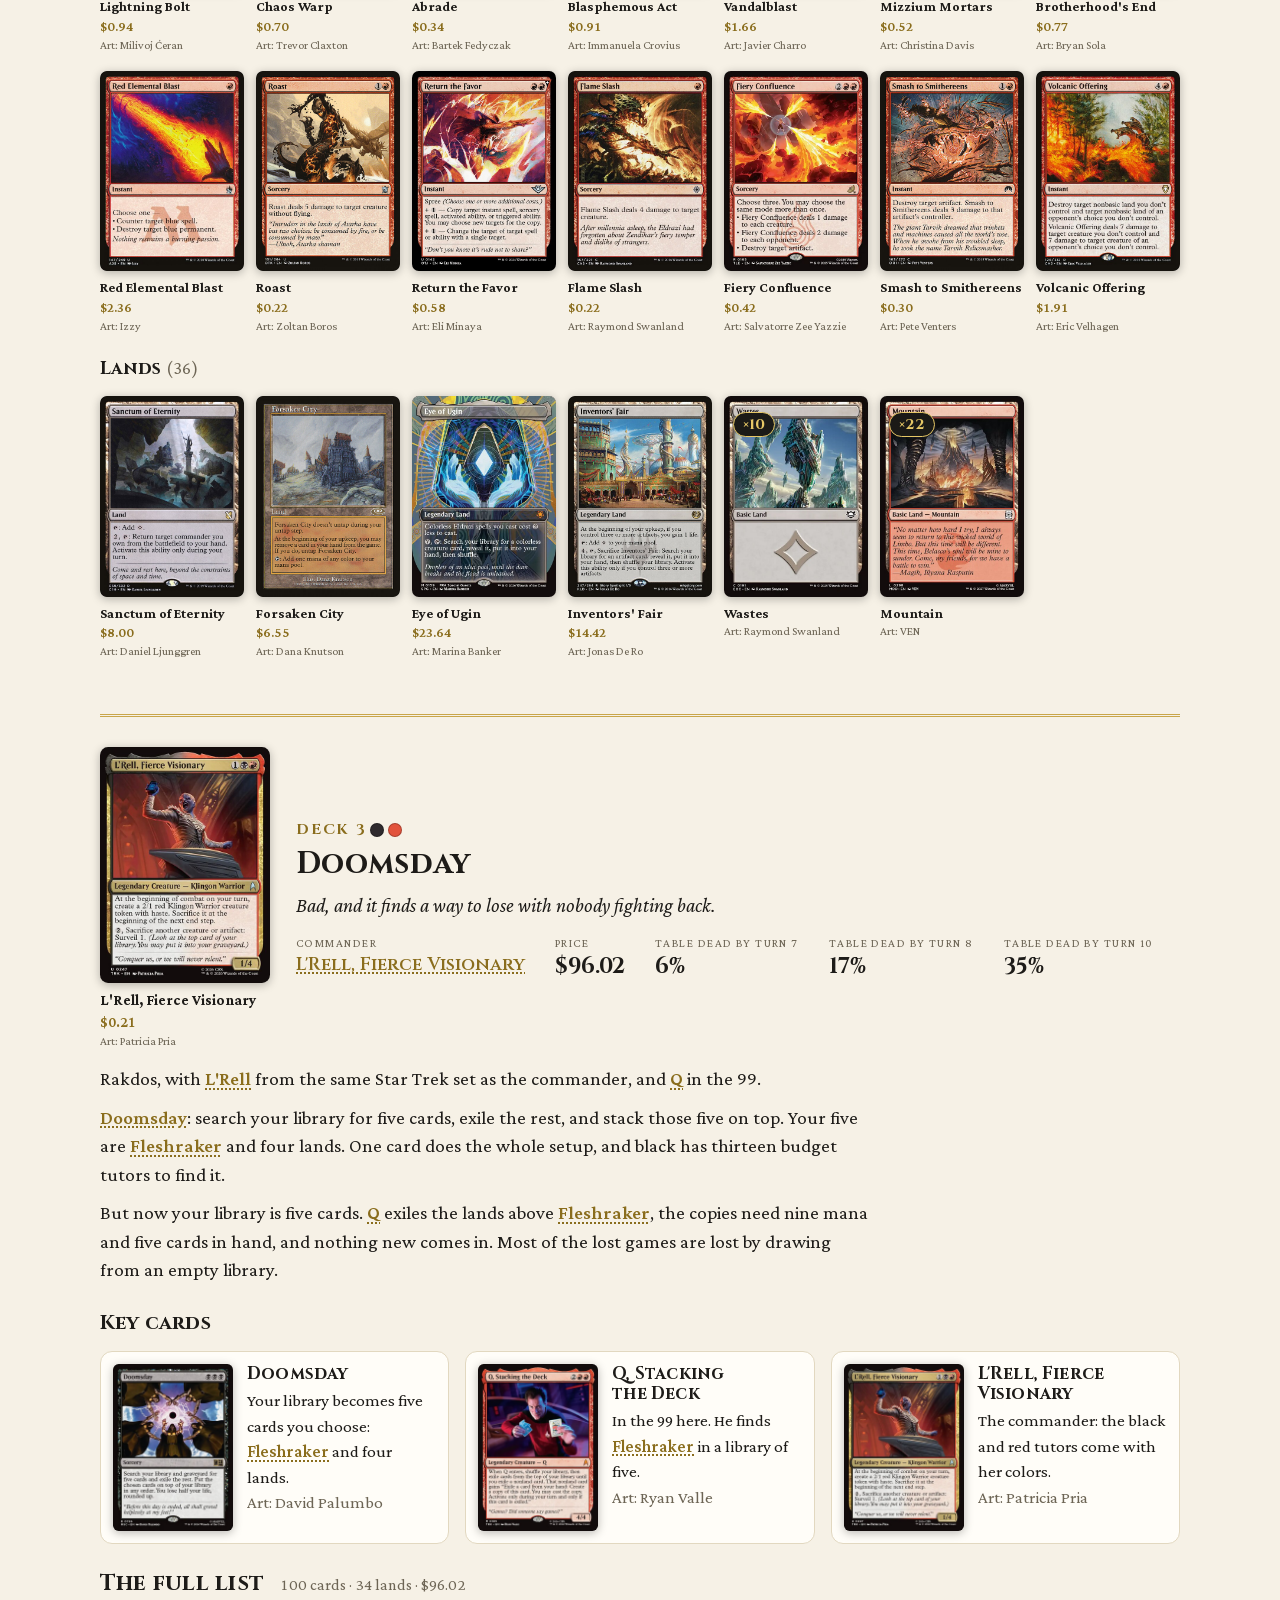
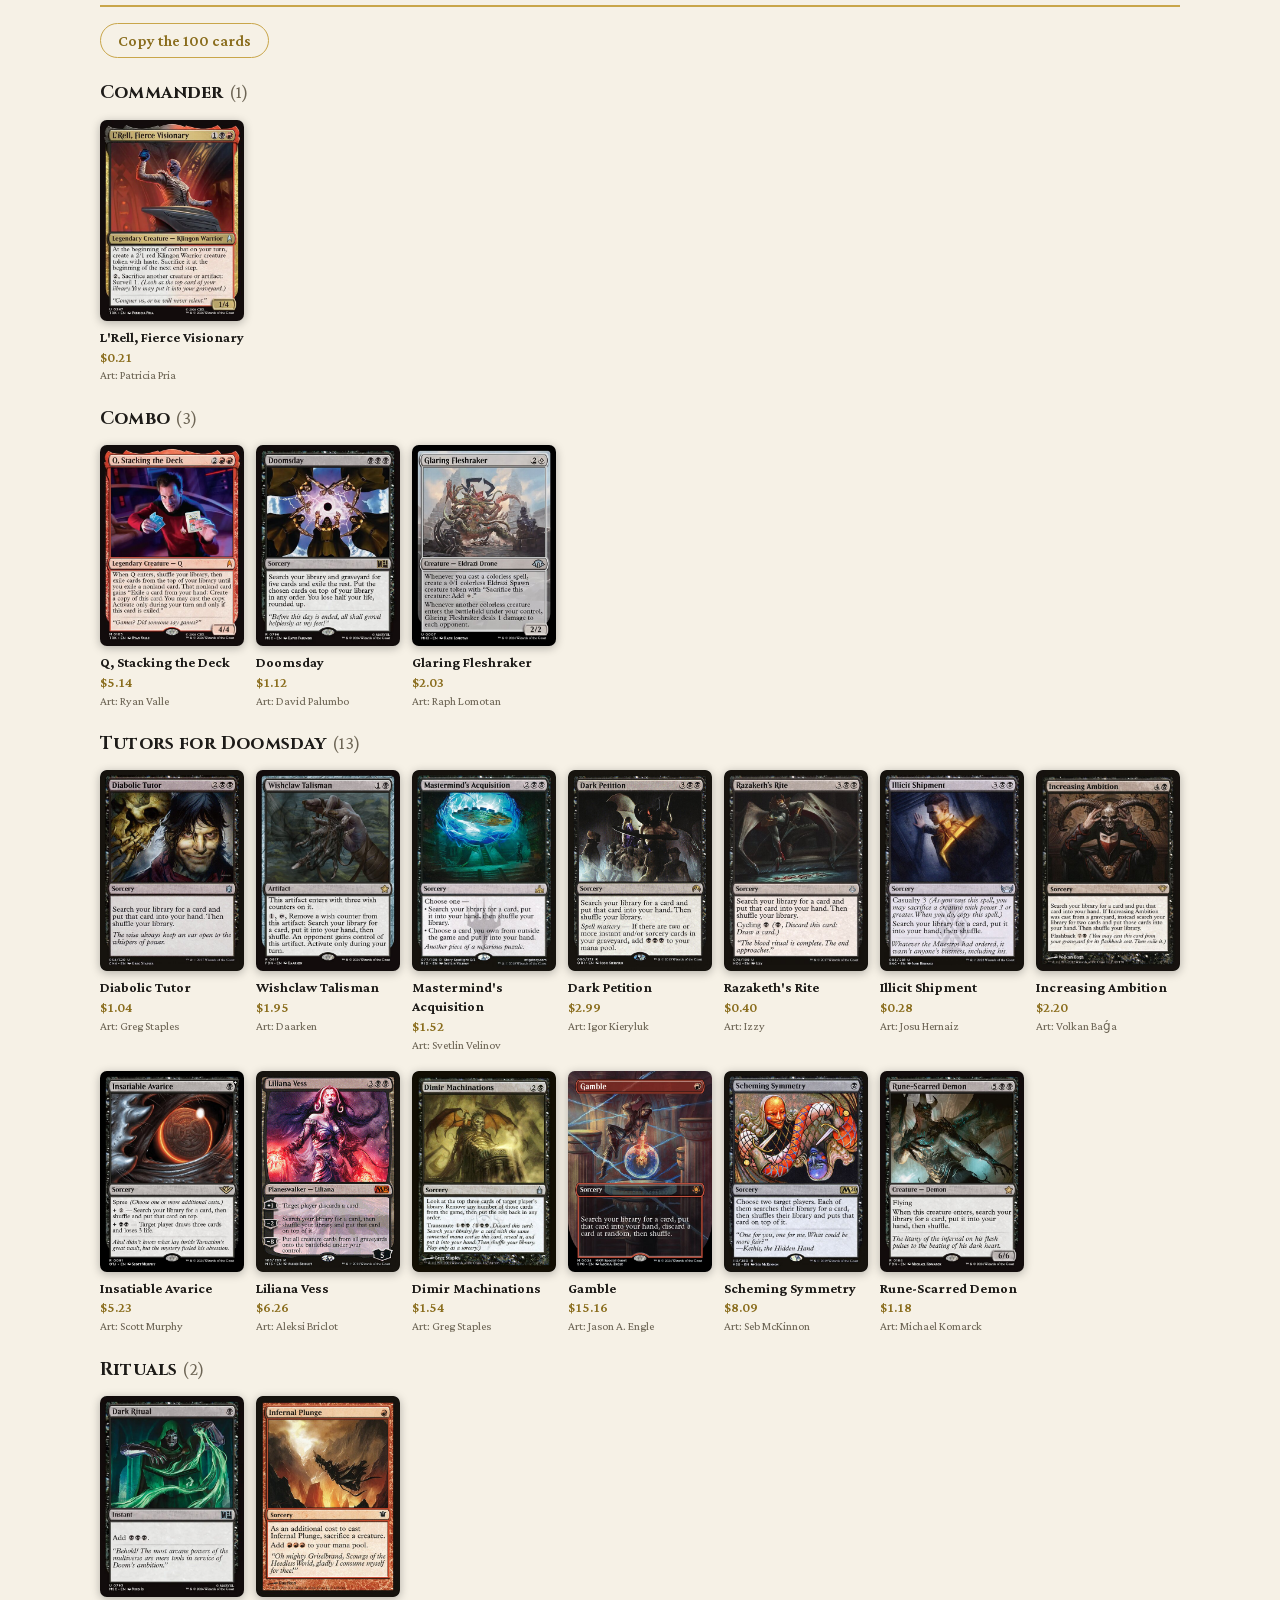
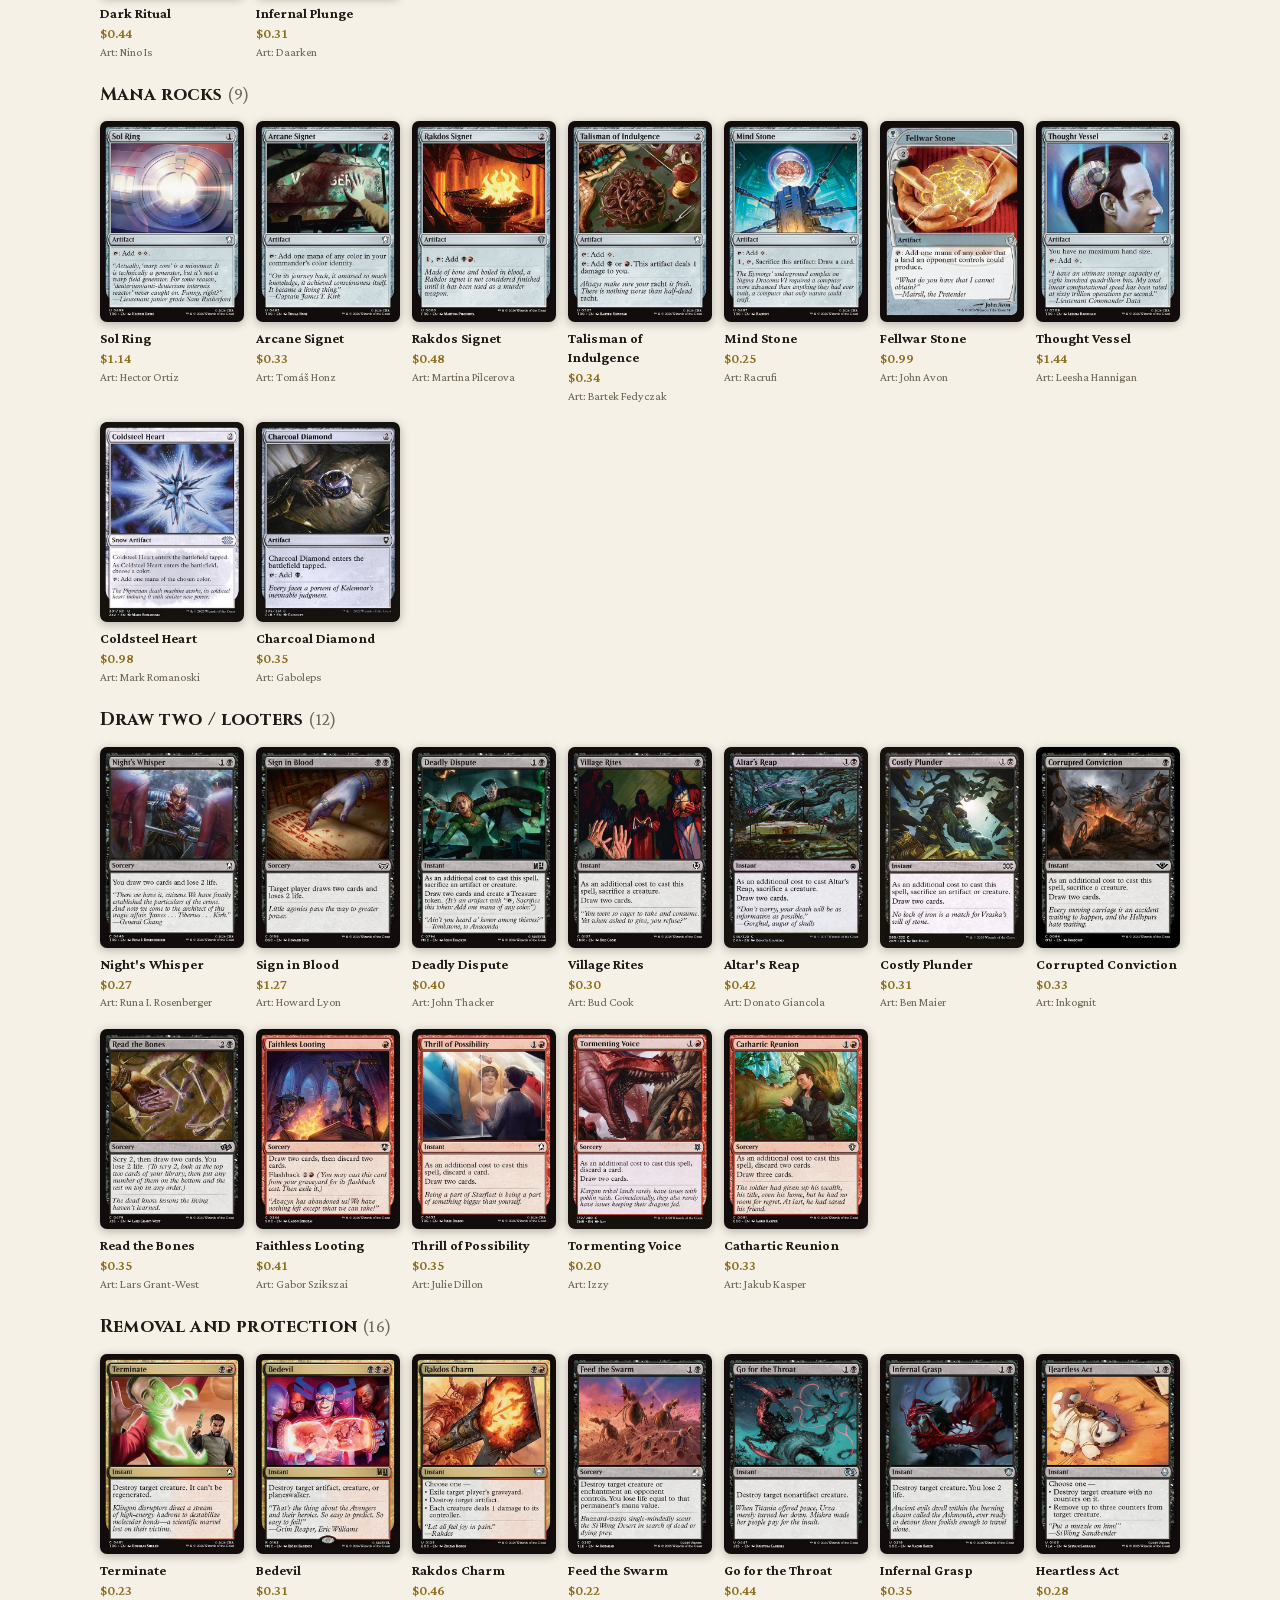
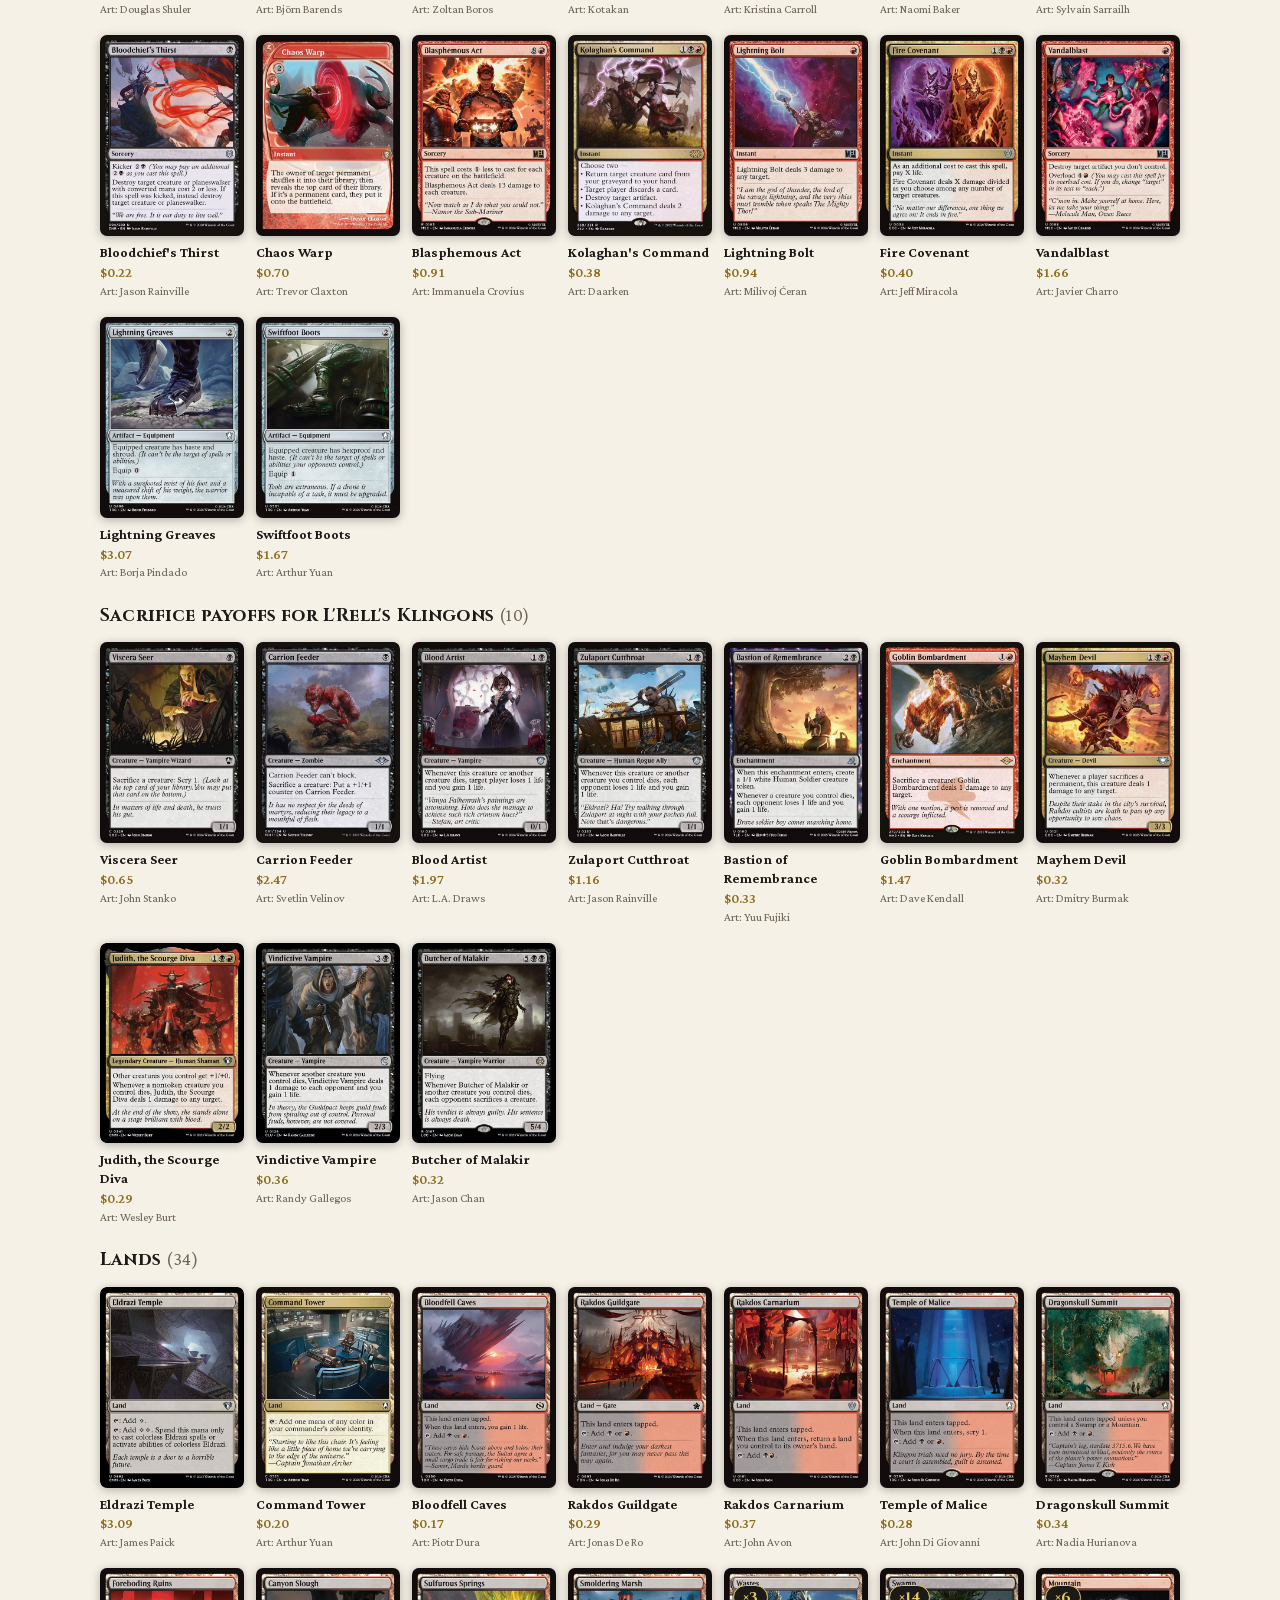
==== commit 009eba1d: "Card names are previews on every page: hover, tap or focus a name to see the card, whole, with its a" ====
--- a/commander/q.html
+++ b/commander/q.html
@@ -153,6 +153,12 @@
   .steps .card .name, .steps .card .usd, .steps .card .note { display: none; }
   .numlist { margin: 0; padding-left: 24px; max-width: 70ch; font-size: 19px; }
   .numlist li { margin-bottom: 6px; }
+  .numlist.walk li { margin-bottom: 10px; padding-left: 4px; }
+  .numlist.walk li::marker { font: 700 17px "Cinzel", Georgia, serif; color: var(--gold); }
+  .faq { display: grid; gap: 12px; max-width: 76ch; margin: 4px 0 22px; }
+  .faq > div { background: var(--panel); border: 1px solid var(--line); border-left: 3px solid var(--edge); border-radius: 8px; padding: 12px 16px; }
+  .faq p { font-size: 18px; }
+  .faq .q { font-weight: 700; margin-bottom: 4px; }
   .explain { display: grid; grid-template-columns: 190px minmax(0, 1fr); gap: 24px; align-items: start; background: var(--panel);
              border: 1px solid var(--line); border-radius: 16px; padding: 20px; }
 
@@ -211,6 +217,7 @@
     .prose p, .numlist { font-size: 18px; }
   }
 </style>
+<link rel="stylesheet" href="../cardpop.css">
 </head>
 <body>
 
@@ -237,7 +244,7 @@
     <div>
       <span class="chip">Commander #2 · Star Trek</span> <span class="dots"><span class="dot R" title="R"></span></span>
       <h1>Q, Stacking the Deck: four ways to break him</h1>
-      <p class="lede">When Q enters, you shuffle your library and exile cards from the top until you hit one that isn&#39;t a land. That card gains an ability: exile a card from your hand, make a copy of it, and cast the copy, as many times as you can pay. The catch is the shuffle. These four decks take the luck out: Q finds Glaring Fleshraker every single time, and five copies of it kill the whole table.</p>
+      <p class="lede">When <span class="cn" tabindex="0" role="button" aria-haspopup="dialog" data-img="../commander/cards/q-stacking-the-deck.jpg" data-name="Q, Stacking the Deck" data-artist="Ryan Valle">Q</span> enters, you shuffle your library and exile cards from the top until you hit one that isn't a land. That card gains an ability: exile a card from your hand, make a copy of it, and cast the copy, as many times as you can pay. The catch is the shuffle. These four decks take the luck out: <span class="cn" tabindex="0" role="button" aria-haspopup="dialog" data-img="../commander/cards/q-stacking-the-deck.jpg" data-name="Q, Stacking the Deck" data-artist="Ryan Valle">Q</span> finds <span class="cn" tabindex="0" role="button" aria-haspopup="dialog" data-img="../commander/cards/glaring-fleshraker.jpg" data-name="Glaring Fleshraker" data-artist="Raph Lomotan">Glaring Fleshraker</span> every single time, and five copies of it kill the whole table.</p>
       
       <dl class="facts"><div><dt>Decks</dt><dd>4</dd></div>
         <div><dt>97 lands</dt><dd>$22</dd></div><div><dt>Mono-red</dt><dd>$151</dd></div><div><dt>Doomsday</dt><dd>$96</dd></div><div><dt>Elsha draws everything</dt><dd>$270</dd></div></dl>
@@ -260,10 +267,10 @@
     <h2>The four decks</h2>
     <div class="scroll"><table>
       <thead><tr><th>Deck</th><th class="c-cmd">Commander</th><th>Price</th><th>Turn 6</th><th>Turn 7</th><th>Turn 8</th><th>Turn 10</th><th class="l">Verdict</th></tr></thead>
-      <tbody><tr><th scope="row"><a href="#lands">1. 97 lands</a></th><td class="l c-cmd">Q, Stacking the Deck</td><td>$22</td>
-        <td>84%</td><td>86%</td><td>87%</td><td>91%</td><td class="verdict">The boring one. The best deck for the money.</td></tr><tr><th scope="row"><a href="#mirror">2. Mono-red</a></th><td class="l c-cmd">Q, Stacking the Deck</td><td>$151</td>
-        <td>—</td><td>—</td><td>2%</td><td>8%</td><td class="verdict">A real deck, and bad at this. Two specific cards, and red has about four ways to find them.</td></tr><tr><th scope="row"><a href="#doomsday">3. Doomsday</a></th><td class="l c-cmd">L&#39;Rell, Fierce Visionary</td><td>$96</td>
-        <td>—</td><td>6%</td><td>17%</td><td>35%</td><td class="verdict">Bad, and it finds a way to lose with nobody fighting back.</td></tr><tr><th scope="row"><a href="#elsha">4. Elsha draws everything</a></th><td class="l c-cmd">Elsha of the Infinite</td><td>$270</td>
+      <tbody><tr><th scope="row"><a href="#lands">1. 97 lands</a></th><td class="l c-cmd"><span class="cn" tabindex="0" role="button" aria-haspopup="dialog" data-img="../commander/cards/q-stacking-the-deck.jpg" data-name="Q, Stacking the Deck" data-artist="Ryan Valle">Q, Stacking the Deck</span></td><td>$22</td>
+        <td>84%</td><td>86%</td><td>87%</td><td>91%</td><td class="verdict">The boring one. The best deck for the money.</td></tr><tr><th scope="row"><a href="#mirror">2. Mono-red</a></th><td class="l c-cmd"><span class="cn" tabindex="0" role="button" aria-haspopup="dialog" data-img="../commander/cards/q-stacking-the-deck.jpg" data-name="Q, Stacking the Deck" data-artist="Ryan Valle">Q, Stacking the Deck</span></td><td>$151</td>
+        <td>—</td><td>—</td><td>2%</td><td>8%</td><td class="verdict">A real deck, and bad at this. Two specific cards, and red has about four ways to find them.</td></tr><tr><th scope="row"><a href="#doomsday">3. Doomsday</a></th><td class="l c-cmd"><span class="cn" tabindex="0" role="button" aria-haspopup="dialog" data-img="../commander/cards/l-rell-fierce-visionary.jpg" data-name="L&#x27;Rell, Fierce Visionary" data-artist="Patricia Pria">L'Rell, Fierce Visionary</span></td><td>$96</td>
+        <td>—</td><td>6%</td><td>17%</td><td>35%</td><td class="verdict">Bad, and it finds a way to lose with nobody fighting back.</td></tr><tr><th scope="row"><a href="#elsha">4. Elsha draws everything</a></th><td class="l c-cmd"><span class="cn" tabindex="0" role="button" aria-haspopup="dialog" data-img="../commander/cards/elsha-of-the-infinite.jpg" data-name="Elsha of the Infinite" data-artist="G-host Lee">Elsha of the Infinite</span></td><td>$270</td>
         <td>62%</td><td>83%</td><td>91%</td><td>97%</td><td class="verdict">The ridiculous one. The one you&#39;ll actually want to play.</td></tr></tbody>
     </table></div>
     <p class="aside">Table dead by turn N. 20,000 simulated games per deck, three opponents at 40 life who do nothing, so the numbers are a ceiling, not a win rate. &#34;—&#34; means that turn wasn&#39;t measured. It&#39;s a combo deck: tell your table before the game. Prices: the cheapest printing of each card, Scryfall, 22 November 2026; basic lands not counted.</p>
@@ -275,8 +282,8 @@
       
       <figure class="card"><button type="button" class="zoom" data-src="cards/glaring-fleshraker.jpg" data-name="Glaring Fleshraker" aria-label="Enlarge Glaring Fleshraker"><img loading="lazy" src="cards/glaring-fleshraker.jpg" alt="Glaring Fleshraker" width="488" height="680"></button>
 <figcaption><span class="name">Glaring Fleshraker</span><span class="usd">$2.03</span><span class="artist">Art: Raph Lomotan</span></figcaption></figure>
-      <div class="prose"><ol class="numlist"><li>Every copy is a colorless spell, so each Fleshraker already on the battlefield makes an Eldrazi Spawn.</li><li>Every colorless creature that enters makes each Fleshraker deal 1 damage to each opponent. That counts the Spawns and the new Fleshraker.</li><li>So copies 1 to 5 deal 0, 2, 6, 12 and 20 damage: 40 to each opponent.</li><li>From the fourth copy on, the Spawns pay for the next one, so the only limit is cards in hand.</li></ol>
-        <p class="aside" style="margin-top:10px">The copies are cast (rule 707.12), so Drannith Magistrate stops all four decks: your opponents can&#39;t cast spells from anywhere but their hand, and Q becomes a four-mana creature. Kill her first, or don&#39;t start.</p></div>
+      <div class="prose"><ol class="numlist"><li>Every copy is a colorless spell, so each <span class="cn" tabindex="0" role="button" aria-haspopup="dialog" data-img="../commander/cards/glaring-fleshraker.jpg" data-name="Glaring Fleshraker" data-artist="Raph Lomotan">Fleshraker</span> already on the battlefield makes an Eldrazi Spawn.</li><li>Every colorless creature that enters makes each <span class="cn" tabindex="0" role="button" aria-haspopup="dialog" data-img="../commander/cards/glaring-fleshraker.jpg" data-name="Glaring Fleshraker" data-artist="Raph Lomotan">Fleshraker</span> deal 1 damage to each opponent. That counts the Spawns and the new <span class="cn" tabindex="0" role="button" aria-haspopup="dialog" data-img="../commander/cards/glaring-fleshraker.jpg" data-name="Glaring Fleshraker" data-artist="Raph Lomotan">Fleshraker</span>.</li><li>So copies 1 to 5 deal 0, 2, 6, 12 and 20 damage: 40 to each opponent.</li><li>From the fourth copy on, the Spawns pay for the next one, so the only limit is cards in hand.</li></ol>
+        <p class="aside" style="margin-top:10px">The copies are cast (rule 707.12), so <span class="cn" tabindex="0" role="button" aria-haspopup="dialog" data-img="../commander/cards/drannith-magistrate.jpg" data-name="Drannith Magistrate" data-artist="Kieran Yanner">Drannith Magistrate</span> stops all four decks: your opponents can't cast spells from anywhere but their hand, and <span class="cn" tabindex="0" role="button" aria-haspopup="dialog" data-img="../commander/cards/q-stacking-the-deck.jpg" data-name="Q, Stacking the Deck" data-artist="Ryan Valle">Q</span> becomes a four-mana creature. Kill her first, or don't start.</p></div>
     </div>
   </section>
 
@@ -289,19 +296,21 @@
         <span class="num">Deck 1</span> <span class="dots"><span class="dot R" title="R"></span></span>
         <h2>97 lands</h2>
         <p class="verdict">The boring one. The best deck for the money.</p>
-        <dl class="facts"><div><dt>Commander</dt><dd style="font-size:18px">Q, Stacking the Deck</dd></div><div><dt>Price</dt><dd>$21.75</dd></div>
+        <dl class="facts"><div><dt>Commander</dt><dd style="font-size:18px"><span class="cn" tabindex="0" role="button" aria-haspopup="dialog" data-img="../commander/cards/q-stacking-the-deck.jpg" data-name="Q, Stacking the Deck" data-artist="Ryan Valle">Q, Stacking the Deck</span></dd></div><div><dt>Price</dt><dd>$21.75</dd></div>
           <div><dt>Table dead by turn 6</dt><dd>84%</dd></div><div><dt>Table dead by turn 7</dt><dd>86%</dd></div><div><dt>Table dead by turn 8</dt><dd>87%</dd></div><div><dt>Table dead by turn 10</dt><dd>91%</dd></div></dl>
         <p class="aside" style="margin-top:6px">The video&#39;s $35.42 counts the 93 basic lands too (12 Wastes at about $0.69, 81 Mountains at about $0.08).</p>
       </div>
     </div>
-    <div class="prose"><p>Q skips lands, so this deck gives him 97 of them and exactly two spells: Glaring Fleshraker, the card that wins, and Twinflame, the card that re-rolls.</p><p>If Q hits Twinflame, copy it onto Q. A copy of Q enters and shuffles again, and now the only spell left in the library is Fleshraker.</p><p>Twinflame has a second job. If you draw Fleshraker, Q can&#39;t find it anymore, so cast it from your hand. Now Twinflame is the only spell Q can hit, and every copy of Twinflame copies your Fleshraker. Each new Fleshraker is a colorless creature entering, so every Fleshraker you already have deals 1 damage to each opponent: 1, then 2, then 3. The copies leave at the end of the turn, so it&#39;s slower than the main plan, but the simulator plays these games too, and they&#39;re part of the 84%.</p><p>Every copy costs a card from your hand, and here that&#39;s a Mountain. For once, a hand full of Mountains is exactly what you want.</p><p>Q comes down on turn four. One rule: if Fleshraker is in your opening hand, mulligan it away. Q can only find it in the library.</p></div>
+    <div class="prose"><p><span class="cn" tabindex="0" role="button" aria-haspopup="dialog" data-img="../commander/cards/q-stacking-the-deck.jpg" data-name="Q, Stacking the Deck" data-artist="Ryan Valle">Q</span> skips lands, so this deck gives him 97 of them and exactly two spells: <span class="cn" tabindex="0" role="button" aria-haspopup="dialog" data-img="../commander/cards/glaring-fleshraker.jpg" data-name="Glaring Fleshraker" data-artist="Raph Lomotan">Glaring Fleshraker</span>, the card that wins, and <span class="cn" tabindex="0" role="button" aria-haspopup="dialog" data-img="../commander/cards/twinflame.jpg" data-name="Twinflame" data-artist="Chase Stone">Twinflame</span>, the card that re-rolls.</p><p>If <span class="cn" tabindex="0" role="button" aria-haspopup="dialog" data-img="../commander/cards/q-stacking-the-deck.jpg" data-name="Q, Stacking the Deck" data-artist="Ryan Valle">Q</span> hits <span class="cn" tabindex="0" role="button" aria-haspopup="dialog" data-img="../commander/cards/twinflame.jpg" data-name="Twinflame" data-artist="Chase Stone">Twinflame</span>, copy it onto <span class="cn" tabindex="0" role="button" aria-haspopup="dialog" data-img="../commander/cards/q-stacking-the-deck.jpg" data-name="Q, Stacking the Deck" data-artist="Ryan Valle">Q</span>. A copy of <span class="cn" tabindex="0" role="button" aria-haspopup="dialog" data-img="../commander/cards/q-stacking-the-deck.jpg" data-name="Q, Stacking the Deck" data-artist="Ryan Valle">Q</span> enters and shuffles again, and now the only spell left in the library is <span class="cn" tabindex="0" role="button" aria-haspopup="dialog" data-img="../commander/cards/glaring-fleshraker.jpg" data-name="Glaring Fleshraker" data-artist="Raph Lomotan">Fleshraker</span>.</p><p><span class="cn" tabindex="0" role="button" aria-haspopup="dialog" data-img="../commander/cards/twinflame.jpg" data-name="Twinflame" data-artist="Chase Stone">Twinflame</span> has a second job. If you draw <span class="cn" tabindex="0" role="button" aria-haspopup="dialog" data-img="../commander/cards/glaring-fleshraker.jpg" data-name="Glaring Fleshraker" data-artist="Raph Lomotan">Fleshraker</span>, <span class="cn" tabindex="0" role="button" aria-haspopup="dialog" data-img="../commander/cards/q-stacking-the-deck.jpg" data-name="Q, Stacking the Deck" data-artist="Ryan Valle">Q</span> can't find it anymore, so cast it from your hand. Now <span class="cn" tabindex="0" role="button" aria-haspopup="dialog" data-img="../commander/cards/twinflame.jpg" data-name="Twinflame" data-artist="Chase Stone">Twinflame</span> is the only spell <span class="cn" tabindex="0" role="button" aria-haspopup="dialog" data-img="../commander/cards/q-stacking-the-deck.jpg" data-name="Q, Stacking the Deck" data-artist="Ryan Valle">Q</span> can hit, and every copy of <span class="cn" tabindex="0" role="button" aria-haspopup="dialog" data-img="../commander/cards/twinflame.jpg" data-name="Twinflame" data-artist="Chase Stone">Twinflame</span> copies your <span class="cn" tabindex="0" role="button" aria-haspopup="dialog" data-img="../commander/cards/glaring-fleshraker.jpg" data-name="Glaring Fleshraker" data-artist="Raph Lomotan">Fleshraker</span>. Each new <span class="cn" tabindex="0" role="button" aria-haspopup="dialog" data-img="../commander/cards/glaring-fleshraker.jpg" data-name="Glaring Fleshraker" data-artist="Raph Lomotan">Fleshraker</span> is a colorless creature entering, so every <span class="cn" tabindex="0" role="button" aria-haspopup="dialog" data-img="../commander/cards/glaring-fleshraker.jpg" data-name="Glaring Fleshraker" data-artist="Raph Lomotan">Fleshraker</span> you already have deals 1 damage to each opponent: 1, then 2, then 3. The copies leave at the end of the turn, so it's slower than the main plan, but the simulator plays these games too, and they're part of the 84%.</p><p>Every copy costs a card from your hand, and here that&#39;s a Mountain. For once, a hand full of Mountains is exactly what you want.</p><p><span class="cn" tabindex="0" role="button" aria-haspopup="dialog" data-img="../commander/cards/q-stacking-the-deck.jpg" data-name="Q, Stacking the Deck" data-artist="Ryan Valle">Q</span> comes down on turn four. One rule: if <span class="cn" tabindex="0" role="button" aria-haspopup="dialog" data-img="../commander/cards/glaring-fleshraker.jpg" data-name="Glaring Fleshraker" data-artist="Raph Lomotan">Fleshraker</span> is in your opening hand, mulligan it away. <span class="cn" tabindex="0" role="button" aria-haspopup="dialog" data-img="../commander/cards/q-stacking-the-deck.jpg" data-name="Q, Stacking the Deck" data-artist="Ryan Valle">Q</span> can only find it in the library.</p></div>
+    
+    
     
     
     <h3 style="font-size:20px">Key cards</h3>
     <div class="keys"><div class="key"><figure class="card"><button type="button" class="zoom" data-src="cards/glaring-fleshraker.jpg" data-name="Glaring Fleshraker" aria-label="Enlarge Glaring Fleshraker"><img loading="lazy" src="cards/glaring-fleshraker.jpg" alt="Glaring Fleshraker" width="488" height="680"></button>
 <figcaption><span class="name">Glaring Fleshraker</span><span class="usd">$2.03</span><span class="artist">Art: Raph Lomotan</span></figcaption></figure><div><h3>Glaring Fleshraker</h3><p>The card that wins. Five copies are 40 damage to each opponent.</p><p class="artist">Art: Raph Lomotan</p></div></div><div class="key"><figure class="card"><button type="button" class="zoom" data-src="cards/twinflame.jpg" data-name="Twinflame" aria-label="Enlarge Twinflame"><img loading="lazy" src="cards/twinflame.jpg" alt="Twinflame" width="488" height="680"></button>
-<figcaption><span class="name">Twinflame</span><span class="usd">$1.06</span><span class="artist">Art: Chase Stone</span></figcaption></figure><div><h3>Twinflame</h3><p>Two jobs. If Q hits it, copy Q: the copy shuffles again and finds Fleshraker. If you drew Fleshraker and cast it, Twinflame&#39;s copies copy Fleshraker instead, and each new one pings the table.</p><p class="artist">Art: Chase Stone</p></div></div><div class="key"><figure class="card"><button type="button" class="zoom" data-src="cards/sanctum-of-eternity.jpg" data-name="Sanctum of Eternity" aria-label="Enlarge Sanctum of Eternity"><img loading="lazy" src="cards/sanctum-of-eternity.jpg" alt="Sanctum of Eternity" width="488" height="680"></button>
-<figcaption><span class="name">Sanctum of Eternity</span><span class="usd">$8.00</span><span class="artist">Art: Daniel Ljunggren</span></figcaption></figure><div><h3>Sanctum of Eternity</h3><p>Two mana: Q back to your hand. Recast him with no commander tax, and he rolls again.</p><p class="artist">Art: Daniel Ljunggren</p></div></div></div>
+<figcaption><span class="name">Twinflame</span><span class="usd">$1.06</span><span class="artist">Art: Chase Stone</span></figcaption></figure><div><h3>Twinflame</h3><p>Two jobs. If <span class="cn" tabindex="0" role="button" aria-haspopup="dialog" data-img="../commander/cards/q-stacking-the-deck.jpg" data-name="Q, Stacking the Deck" data-artist="Ryan Valle">Q</span> hits it, copy <span class="cn" tabindex="0" role="button" aria-haspopup="dialog" data-img="../commander/cards/q-stacking-the-deck.jpg" data-name="Q, Stacking the Deck" data-artist="Ryan Valle">Q</span>: the copy shuffles again and finds <span class="cn" tabindex="0" role="button" aria-haspopup="dialog" data-img="../commander/cards/glaring-fleshraker.jpg" data-name="Glaring Fleshraker" data-artist="Raph Lomotan">Fleshraker</span>. If you drew <span class="cn" tabindex="0" role="button" aria-haspopup="dialog" data-img="../commander/cards/glaring-fleshraker.jpg" data-name="Glaring Fleshraker" data-artist="Raph Lomotan">Fleshraker</span> and cast it, <span class="cn" tabindex="0" role="button" aria-haspopup="dialog" data-img="../commander/cards/twinflame.jpg" data-name="Twinflame" data-artist="Chase Stone">Twinflame</span>'s copies copy <span class="cn" tabindex="0" role="button" aria-haspopup="dialog" data-img="../commander/cards/glaring-fleshraker.jpg" data-name="Glaring Fleshraker" data-artist="Raph Lomotan">Fleshraker</span> instead, and each new one pings the table.</p><p class="artist">Art: Chase Stone</p></div></div><div class="key"><figure class="card"><button type="button" class="zoom" data-src="cards/sanctum-of-eternity.jpg" data-name="Sanctum of Eternity" aria-label="Enlarge Sanctum of Eternity"><img loading="lazy" src="cards/sanctum-of-eternity.jpg" alt="Sanctum of Eternity" width="488" height="680"></button>
+<figcaption><span class="name">Sanctum of Eternity</span><span class="usd">$8.00</span><span class="artist">Art: Daniel Ljunggren</span></figcaption></figure><div><h3>Sanctum of Eternity</h3><p>Two mana: <span class="cn" tabindex="0" role="button" aria-haspopup="dialog" data-img="../commander/cards/q-stacking-the-deck.jpg" data-name="Q, Stacking the Deck" data-artist="Ryan Valle">Q</span> back to your hand. Recast him with no commander tax, and he rolls again.</p><p class="artist">Art: Daniel Ljunggren</p></div></div></div>
     
     
     <div class="h2row" style="margin-top:10px"><h2>The full list</h2><span class="count">100 cards · 97 lands · $21.75</span></div>
@@ -351,19 +360,21 @@
         <span class="num">Deck 2</span> <span class="dots"><span class="dot R" title="R"></span></span>
         <h2>Mono-red</h2>
         <p class="verdict">A real deck, and bad at this. Two specific cards, and red has about four ways to find them.</p>
-        <dl class="facts"><div><dt>Commander</dt><dd style="font-size:18px">Q, Stacking the Deck</dd></div><div><dt>Price</dt><dd>$151.12</dd></div>
+        <dl class="facts"><div><dt>Commander</dt><dd style="font-size:18px"><span class="cn" tabindex="0" role="button" aria-haspopup="dialog" data-img="../commander/cards/q-stacking-the-deck.jpg" data-name="Q, Stacking the Deck" data-artist="Ryan Valle">Q, Stacking the Deck</span></dd></div><div><dt>Price</dt><dd>$151.12</dd></div>
           <div><dt>Table dead by turn 8</dt><dd>2%</dd></div><div><dt>Table dead by turn 10</dt><dd>8%</dd></div></dl>
         <p class="aside" style="margin-top:6px">22% by turn 14.</p>
       </div>
     </div>
-    <div class="prose"><p>Q is the commander, and this time you choose the card during the game.</p><p>Leveler: when it enters, your whole library is exiled. Normally, that&#39;s just how you lose.</p><p>Then Mirror of Fate: sacrifice it, choose up to seven cards from exile, and they become your library. Fleshraker, and six lands. Then Q comes in, and there&#39;s exactly one spell for him to find.</p><p>The problem is that it needs two specific cards, so it comes together in about one game in five, by turn fourteen.</p></div>
+    <div class="prose"><p><span class="cn" tabindex="0" role="button" aria-haspopup="dialog" data-img="../commander/cards/q-stacking-the-deck.jpg" data-name="Q, Stacking the Deck" data-artist="Ryan Valle">Q</span> is the commander, and this time you choose the card during the game.</p><p><span class="cn" tabindex="0" role="button" aria-haspopup="dialog" data-img="../commander/cards/leveler.jpg" data-name="Leveler" data-artist="Carl Critchlow">Leveler</span>: when it enters, your whole library is exiled. Normally, that's just how you lose.</p><p>Then <span class="cn" tabindex="0" role="button" aria-haspopup="dialog" data-img="../commander/cards/mirror-of-fate.jpg" data-name="Mirror of Fate" data-artist="Alan Pollack">Mirror of Fate</span>: sacrifice it, choose up to seven cards from exile, and they become your library. <span class="cn" tabindex="0" role="button" aria-haspopup="dialog" data-img="../commander/cards/glaring-fleshraker.jpg" data-name="Glaring Fleshraker" data-artist="Raph Lomotan">Fleshraker</span>, and six lands. Then <span class="cn" tabindex="0" role="button" aria-haspopup="dialog" data-img="../commander/cards/q-stacking-the-deck.jpg" data-name="Q, Stacking the Deck" data-artist="Ryan Valle">Q</span> comes in, and there's exactly one spell for him to find.</p><p>The problem is that it needs two specific cards, so it comes together in about one game in five, by turn fourteen.</p></div>
+    
+    
     
     
     <h3 style="font-size:20px">Key cards</h3>
     <div class="keys"><div class="key"><figure class="card"><button type="button" class="zoom" data-src="cards/leveler.jpg" data-name="Leveler" aria-label="Enlarge Leveler"><img loading="lazy" src="cards/leveler.jpg" alt="Leveler" width="488" height="680"></button>
 <figcaption><span class="name">Leveler</span><span class="usd">$3.96</span><span class="artist">Art: Carl Critchlow</span></figcaption></figure><div><h3>Leveler</h3><p>Exiles your whole library face up, so you can choose from it.</p><p class="artist">Art: Carl Critchlow</p></div></div><div class="key"><figure class="card"><button type="button" class="zoom" data-src="cards/mirror-of-fate.jpg" data-name="Mirror of Fate" aria-label="Enlarge Mirror of Fate"><img loading="lazy" src="cards/mirror-of-fate.jpg" alt="Mirror of Fate" width="488" height="680"></button>
-<figcaption><span class="name">Mirror of Fate</span><span class="usd">$0.63</span><span class="artist">Art: Alan Pollack</span></figcaption></figure><div><h3>Mirror of Fate</h3><p>Turns Fleshraker and six lands from exile into your new library.</p><p class="artist">Art: Alan Pollack</p></div></div><div class="key"><figure class="card"><button type="button" class="zoom" data-src="cards/glaring-fleshraker.jpg" data-name="Glaring Fleshraker" aria-label="Enlarge Glaring Fleshraker"><img loading="lazy" src="cards/glaring-fleshraker.jpg" alt="Glaring Fleshraker" width="488" height="680"></button>
-<figcaption><span class="name">Glaring Fleshraker</span><span class="usd">$2.03</span><span class="artist">Art: Raph Lomotan</span></figcaption></figure><div><h3>Glaring Fleshraker</h3><p>The only spell left for Q to find.</p><p class="artist">Art: Raph Lomotan</p></div></div></div>
+<figcaption><span class="name">Mirror of Fate</span><span class="usd">$0.63</span><span class="artist">Art: Alan Pollack</span></figcaption></figure><div><h3>Mirror of Fate</h3><p>Turns <span class="cn" tabindex="0" role="button" aria-haspopup="dialog" data-img="../commander/cards/glaring-fleshraker.jpg" data-name="Glaring Fleshraker" data-artist="Raph Lomotan">Fleshraker</span> and six lands from exile into your new library.</p><p class="artist">Art: Alan Pollack</p></div></div><div class="key"><figure class="card"><button type="button" class="zoom" data-src="cards/glaring-fleshraker.jpg" data-name="Glaring Fleshraker" aria-label="Enlarge Glaring Fleshraker"><img loading="lazy" src="cards/glaring-fleshraker.jpg" alt="Glaring Fleshraker" width="488" height="680"></button>
+<figcaption><span class="name">Glaring Fleshraker</span><span class="usd">$2.03</span><span class="artist">Art: Raph Lomotan</span></figcaption></figure><div><h3>Glaring Fleshraker</h3><p>The only spell left for <span class="cn" tabindex="0" role="button" aria-haspopup="dialog" data-img="../commander/cards/q-stacking-the-deck.jpg" data-name="Q, Stacking the Deck" data-artist="Ryan Valle">Q</span> to find.</p><p class="artist">Art: Raph Lomotan</p></div></div></div>
     
     
     <div class="h2row" style="margin-top:10px"><h2>The full list</h2><span class="count">100 cards · 37 lands · $151.12</span></div>
@@ -563,18 +574,20 @@
         <span class="num">Deck 3</span> <span class="dots"><span class="dot B" title="B"></span><span class="dot R" title="R"></span></span>
         <h2>Doomsday</h2>
         <p class="verdict">Bad, and it finds a way to lose with nobody fighting back.</p>
-        <dl class="facts"><div><dt>Commander</dt><dd style="font-size:18px">L&#39;Rell, Fierce Visionary</dd></div><div><dt>Price</dt><dd>$96.02</dd></div>
+        <dl class="facts"><div><dt>Commander</dt><dd style="font-size:18px"><span class="cn" tabindex="0" role="button" aria-haspopup="dialog" data-img="../commander/cards/l-rell-fierce-visionary.jpg" data-name="L&#x27;Rell, Fierce Visionary" data-artist="Patricia Pria">L'Rell, Fierce Visionary</span></dd></div><div><dt>Price</dt><dd>$96.02</dd></div>
           <div><dt>Table dead by turn 7</dt><dd>6%</dd></div><div><dt>Table dead by turn 8</dt><dd>17%</dd></div><div><dt>Table dead by turn 10</dt><dd>35%</dd></div></dl>
         
       </div>
     </div>
-    <div class="prose"><p>Rakdos, with L&#39;Rell from the same Star Trek set as the commander, and Q in the 99.</p><p>Doomsday: search your library for five cards, exile the rest, and stack those five on top. Your five are Fleshraker and four lands. One card does the whole setup, and black has thirteen budget tutors to find it.</p><p>But now your library is five cards. Q exiles the lands above Fleshraker, the copies need nine mana and five cards in hand, and nothing new comes in. Most of the lost games are lost by drawing from an empty library.</p></div>
+    <div class="prose"><p>Rakdos, with <span class="cn" tabindex="0" role="button" aria-haspopup="dialog" data-img="../commander/cards/l-rell-fierce-visionary.jpg" data-name="L&#x27;Rell, Fierce Visionary" data-artist="Patricia Pria">L'Rell</span> from the same Star Trek set as the commander, and <span class="cn" tabindex="0" role="button" aria-haspopup="dialog" data-img="../commander/cards/q-stacking-the-deck.jpg" data-name="Q, Stacking the Deck" data-artist="Ryan Valle">Q</span> in the 99.</p><p><span class="cn" tabindex="0" role="button" aria-haspopup="dialog" data-img="../commander/cards/doomsday.jpg" data-name="Doomsday" data-artist="David Palumbo">Doomsday</span>: search your library for five cards, exile the rest, and stack those five on top. Your five are <span class="cn" tabindex="0" role="button" aria-haspopup="dialog" data-img="../commander/cards/glaring-fleshraker.jpg" data-name="Glaring Fleshraker" data-artist="Raph Lomotan">Fleshraker</span> and four lands. One card does the whole setup, and black has thirteen budget tutors to find it.</p><p>But now your library is five cards. <span class="cn" tabindex="0" role="button" aria-haspopup="dialog" data-img="../commander/cards/q-stacking-the-deck.jpg" data-name="Q, Stacking the Deck" data-artist="Ryan Valle">Q</span> exiles the lands above <span class="cn" tabindex="0" role="button" aria-haspopup="dialog" data-img="../commander/cards/glaring-fleshraker.jpg" data-name="Glaring Fleshraker" data-artist="Raph Lomotan">Fleshraker</span>, the copies need nine mana and five cards in hand, and nothing new comes in. Most of the lost games are lost by drawing from an empty library.</p></div>
+    
+    
     
     
     <h3 style="font-size:20px">Key cards</h3>
     <div class="keys"><div class="key"><figure class="card"><button type="button" class="zoom" data-src="cards/doomsday.jpg" data-name="Doomsday" aria-label="Enlarge Doomsday"><img loading="lazy" src="cards/doomsday.jpg" alt="Doomsday" width="488" height="680"></button>
-<figcaption><span class="name">Doomsday</span><span class="usd">$1.12</span><span class="artist">Art: David Palumbo</span></figcaption></figure><div><h3>Doomsday</h3><p>Your library becomes five cards you choose: Fleshraker and four lands.</p><p class="artist">Art: David Palumbo</p></div></div><div class="key"><figure class="card"><button type="button" class="zoom" data-src="cards/q-stacking-the-deck.jpg" data-name="Q, Stacking the Deck" aria-label="Enlarge Q, Stacking the Deck"><img loading="lazy" src="cards/q-stacking-the-deck.jpg" alt="Q, Stacking the Deck" width="488" height="680"></button>
-<figcaption><span class="name">Q, Stacking the Deck</span><span class="usd">$5.14</span><span class="artist">Art: Ryan Valle</span></figcaption></figure><div><h3>Q, Stacking the Deck</h3><p>In the 99 here. He finds Fleshraker in a library of five.</p><p class="artist">Art: Ryan Valle</p></div></div><div class="key"><figure class="card"><button type="button" class="zoom" data-src="cards/l-rell-fierce-visionary.jpg" data-name="L&#39;Rell, Fierce Visionary" aria-label="Enlarge L&#39;Rell, Fierce Visionary"><img loading="lazy" src="cards/l-rell-fierce-visionary.jpg" alt="L&#39;Rell, Fierce Visionary" width="488" height="680"></button>
+<figcaption><span class="name">Doomsday</span><span class="usd">$1.12</span><span class="artist">Art: David Palumbo</span></figcaption></figure><div><h3>Doomsday</h3><p>Your library becomes five cards you choose: <span class="cn" tabindex="0" role="button" aria-haspopup="dialog" data-img="../commander/cards/glaring-fleshraker.jpg" data-name="Glaring Fleshraker" data-artist="Raph Lomotan">Fleshraker</span> and four lands.</p><p class="artist">Art: David Palumbo</p></div></div><div class="key"><figure class="card"><button type="button" class="zoom" data-src="cards/q-stacking-the-deck.jpg" data-name="Q, Stacking the Deck" aria-label="Enlarge Q, Stacking the Deck"><img loading="lazy" src="cards/q-stacking-the-deck.jpg" alt="Q, Stacking the Deck" width="488" height="680"></button>
+<figcaption><span class="name">Q, Stacking the Deck</span><span class="usd">$5.14</span><span class="artist">Art: Ryan Valle</span></figcaption></figure><div><h3>Q, Stacking the Deck</h3><p>In the 99 here. He finds <span class="cn" tabindex="0" role="button" aria-haspopup="dialog" data-img="../commander/cards/glaring-fleshraker.jpg" data-name="Glaring Fleshraker" data-artist="Raph Lomotan">Fleshraker</span> in a library of five.</p><p class="artist">Art: Ryan Valle</p></div></div><div class="key"><figure class="card"><button type="button" class="zoom" data-src="cards/l-rell-fierce-visionary.jpg" data-name="L&#39;Rell, Fierce Visionary" aria-label="Enlarge L&#39;Rell, Fierce Visionary"><img loading="lazy" src="cards/l-rell-fierce-visionary.jpg" alt="L&#39;Rell, Fierce Visionary" width="488" height="680"></button>
 <figcaption><span class="name">L&#39;Rell, Fierce Visionary</span><span class="usd">$0.21</span><span class="artist">Art: Patricia Pria</span></figcaption></figure><div><h3>L&#39;Rell, Fierce Visionary</h3><p>The commander: the black and red tutors come with her colors.</p><p class="artist">Art: Patricia Pria</p></div></div></div>
     
     
@@ -787,37 +800,45 @@
         <span class="num">Deck 4</span> <span class="dots"><span class="dot U" title="U"></span><span class="dot R" title="R"></span><span class="dot W" title="W"></span></span>
         <h2>Elsha draws everything</h2>
         <p class="verdict">The ridiculous one. The one you&#39;ll actually want to play.</p>
-        <dl class="facts"><div><dt>Commander</dt><dd style="font-size:18px">Elsha of the Infinite</dd></div><div><dt>Price</dt><dd>$270.33</dd></div>
+        <dl class="facts"><div><dt>Commander</dt><dd style="font-size:18px"><span class="cn" tabindex="0" role="button" aria-haspopup="dialog" data-img="../commander/cards/elsha-of-the-infinite.jpg" data-name="Elsha of the Infinite" data-artist="G-host Lee">Elsha of the Infinite</span></dd></div><div><dt>Price</dt><dd>$270.33</dd></div>
           <div><dt>Table dead by turn 6</dt><dd>62%</dd></div><div><dt>Table dead by turn 7</dt><dd>83%</dd></div><div><dt>Table dead by turn 8</dt><dd>91%</dd></div><div><dt>Table dead by turn 10</dt><dd>97%</dd></div></dl>
         
       </div>
     </div>
-    <div class="prose"><p>Don&#39;t you lose if you draw your whole deck? No: you lose when you draw from an empty library, and the loop stops with three cards left. When the mana for the finish is short, it stops with eight left and finishes next turn.</p><p>Yes, with your whole deck in hand you could win a dozen other ways. You put Fleshraker back and let Q pick it anyway.</p><p>It has thirteen ways to find Top, ten cards that make it cost one less, and seventeen mana rocks.</p></div>
-    
-    <h3 style="font-size:20px">The combo, step by step</h3>
-    <ol class="steps"><li><figure class="card"><button type="button" class="zoom" data-src="cards/elsha-of-the-infinite.jpg" data-name="Elsha of the Infinite" aria-label="Enlarge Elsha of the Infinite"><img loading="lazy" src="cards/elsha-of-the-infinite.jpg" alt="Elsha of the Infinite" width="488" height="680"></button>
-<figcaption><span class="name">Elsha of the Infinite</span><span class="usd">$0.50</span><span class="artist">Art: G-host Lee</span></figcaption></figure><p>You may cast noncreature spells from the top of your library.</p></li><li><figure class="card"><button type="button" class="zoom" data-src="cards/sensei-s-divining-top.jpg" data-name="Sensei&#39;s Divining Top" aria-label="Enlarge Sensei&#39;s Divining Top"><img loading="lazy" src="cards/sensei-s-divining-top.jpg" alt="Sensei&#39;s Divining Top" width="488" height="680"></button>
-<figcaption><span class="name">Sensei&#39;s Divining Top</span><span class="usd">$25.84</span><span class="artist">Art: Michael Sutfin</span></figcaption></figure><p>Tap it: draw a card, and Top goes on top of your library.</p></li><li><figure class="card"><button type="button" class="zoom" data-src="cards/helm-of-awakening.jpg" data-name="Helm of Awakening" aria-label="Enlarge Helm of Awakening"><img loading="lazy" src="cards/helm-of-awakening.jpg" alt="Helm of Awakening" width="488" height="680"></button>
-<figcaption><span class="name">Helm of Awakening</span><span class="usd">$1.39</span><span class="artist">Art: Adam Rex</span></figcaption></figure><p>Elsha casts Top again, and with anything that makes it cost one less, it&#39;s free. Again and again: the whole deck comes into your hand.</p></li><li><figure class="card"><button type="button" class="zoom" data-src="cards/birgi-god-of-storytelling.jpg" data-name="Birgi, God of Storytelling" aria-label="Enlarge Birgi, God of Storytelling"><img loading="lazy" src="cards/birgi-god-of-storytelling.jpg" alt="Birgi, God of Storytelling" width="488" height="680"></button>
-<figcaption><span class="name">Birgi, God of Storytelling</span><span class="usd">$25.52</span><span class="artist">Art: Eric Deschamps</span></figcaption></figure><p>A red mana for every spell you cast, so the loop pays for everything after it.</p></li><li><figure class="card"><button type="button" class="zoom" data-src="cards/brainstorm.jpg" data-name="Brainstorm" aria-label="Enlarge Brainstorm"><img loading="lazy" src="cards/brainstorm.jpg" alt="Brainstorm" width="488" height="680"></button>
-<figcaption><span class="name">Brainstorm</span><span class="usd">$0.36</span><span class="artist">Art: Andreas Zafiratos</span></figcaption></figure><p>Stop with three cards left. Brainstorm draws them and puts two back: Fleshraker and a land.</p></li><li><figure class="card"><button type="button" class="zoom" data-src="cards/q-stacking-the-deck.jpg" data-name="Q, Stacking the Deck" aria-label="Enlarge Q, Stacking the Deck"><img loading="lazy" src="cards/q-stacking-the-deck.jpg" alt="Q, Stacking the Deck" width="488" height="680"></button>
-<figcaption><span class="name">Q, Stacking the Deck</span><span class="usd">$5.14</span><span class="artist">Art: Ryan Valle</span></figcaption></figure><p>Q shuffles a library of two, skips the land, and finds Fleshraker. Every card in your hand is a copy.</p></li></ol>
-    
+    <div class="prose"><p>What has to be on the battlefield: <span class="cn" tabindex="0" role="button" aria-haspopup="dialog" data-img="../commander/cards/elsha-of-the-infinite.jpg" data-name="Elsha of the Infinite" data-artist="G-host Lee">Elsha</span>, <span class="cn" tabindex="0" role="button" aria-haspopup="dialog" data-img="../commander/cards/sensei-s-divining-top.jpg" data-name="Sensei&#x27;s Divining Top" data-artist="Michael Sutfin">Sensei's Divining Top</span>, and one card that makes <span class="cn" tabindex="0" role="button" aria-haspopup="dialog" data-img="../commander/cards/sensei-s-divining-top.jpg" data-name="Sensei&#x27;s Divining Top" data-artist="Michael Sutfin">Top</span> cost one less. That's the whole combo. <span class="cn" tabindex="0" role="button" aria-haspopup="dialog" data-img="../commander/cards/elsha-of-the-infinite.jpg" data-name="Elsha of the Infinite" data-artist="G-host Lee">Elsha</span> is your commander, so she's always there to cast; the deck only has to find <span class="cn" tabindex="0" role="button" aria-haspopup="dialog" data-img="../commander/cards/sensei-s-divining-top.jpg" data-name="Sensei&#x27;s Divining Top" data-artist="Michael Sutfin">Top</span> and one of ten cost reducers, and the loop draws everything else, <span class="cn" tabindex="0" role="button" aria-haspopup="dialog" data-img="../commander/cards/q-stacking-the-deck.jpg" data-name="Q, Stacking the Deck" data-artist="Ryan Valle">Q</span> and <span class="cn" tabindex="0" role="button" aria-haspopup="dialog" data-img="../commander/cards/glaring-fleshraker.jpg" data-name="Glaring Fleshraker" data-artist="Raph Lomotan">Glaring Fleshraker</span> included.</p><p>It has thirteen ways to find <span class="cn" tabindex="0" role="button" aria-haspopup="dialog" data-img="../commander/cards/sensei-s-divining-top.jpg" data-name="Sensei&#x27;s Divining Top" data-artist="Michael Sutfin">Top</span> (eleven tutors, <span class="cn" tabindex="0" role="button" aria-haspopup="dialog" data-img="../commander/cards/urza-s-saga.jpg" data-name="Urza&#x27;s Saga" data-artist="Titus Lunter">Urza's Saga</span> and <span class="cn" tabindex="0" role="button" aria-haspopup="dialog" data-img="../commander/cards/inventors-fair.jpg" data-name="Inventors&#x27; Fair" data-artist="Jonas De Ro">Inventors' Fair</span>), ten cost reducers, and seventeen mana rocks. It usually wins on turn six or seven.</p></div>
+    
+    <h3 style="font-size:20px">How it wins, start to finish</h3>
+    <div class="prose"><ol class="numlist walk"><li><span class="cn" tabindex="0" role="button" aria-haspopup="dialog" data-img="../commander/cards/elsha-of-the-infinite.jpg" data-name="Elsha of the Infinite" data-artist="G-host Lee">Elsha</span>, <span class="cn" tabindex="0" role="button" aria-haspopup="dialog" data-img="../commander/cards/sensei-s-divining-top.jpg" data-name="Sensei&#x27;s Divining Top" data-artist="Michael Sutfin">Top</span> and a cost reducer are on the battlefield. <span class="cn" tabindex="0" role="button" aria-haspopup="dialog" data-img="../commander/cards/helm-of-awakening.jpg" data-name="Helm of Awakening" data-artist="Adam Rex">Helm of Awakening</span> is the example here; any of the ten works.</li><li>Tap <span class="cn" tabindex="0" role="button" aria-haspopup="dialog" data-img="../commander/cards/sensei-s-divining-top.jpg" data-name="Sensei&#x27;s Divining Top" data-artist="Michael Sutfin">Top</span>: draw a card, then <span class="cn" tabindex="0" role="button" aria-haspopup="dialog" data-img="../commander/cards/sensei-s-divining-top.jpg" data-name="Sensei&#x27;s Divining Top" data-artist="Michael Sutfin">Top</span> goes on top of your library.</li><li><span class="cn" tabindex="0" role="button" aria-haspopup="dialog" data-img="../commander/cards/elsha-of-the-infinite.jpg" data-name="Elsha of the Infinite" data-artist="G-host Lee">Elsha</span> lets you cast spells from the top of your library, so cast <span class="cn" tabindex="0" role="button" aria-haspopup="dialog" data-img="../commander/cards/sensei-s-divining-top.jpg" data-name="Sensei&#x27;s Divining Top" data-artist="Michael Sutfin">Top</span> again. It costs one, the reducer makes it free, and it comes back untapped.</li><li>Do it again. Every pass draws one card and costs nothing, so you can keep going until your library is almost gone. The whole deck comes into your hand.</li><li><span class="cn" tabindex="0" role="button" aria-haspopup="dialog" data-img="../commander/cards/birgi-god-of-storytelling.jpg" data-name="Birgi, God of Storytelling" data-artist="Eric Deschamps">Birgi, God of Storytelling</span> comes into your hand along the way. She's a creature, so <span class="cn" tabindex="0" role="button" aria-haspopup="dialog" data-img="../commander/cards/elsha-of-the-infinite.jpg" data-name="Elsha of the Infinite" data-artist="G-host Lee">Elsha</span> can't cast her from the top: cast her from your hand for three mana. From then on, every <span class="cn" tabindex="0" role="button" aria-haspopup="dialog" data-img="../commander/cards/sensei-s-divining-top.jpg" data-name="Sensei&#x27;s Divining Top" data-artist="Michael Sutfin">Top</span> you cast adds a red mana, and that mana stays until the end of the turn. Sixty more passes are sixty red mana.</li><li>The mana rocks come into your hand too. Cast them with the red mana. <span class="cn" tabindex="0" role="button" aria-haspopup="dialog" data-img="../commander/cards/sol-ring.jpg" data-name="Sol Ring" data-artist="Hector Ortiz">Sol Ring</span> and the other rocks that make colorless mana matter most: <span class="cn" tabindex="0" role="button" aria-haspopup="dialog" data-img="../commander/cards/glaring-fleshraker.jpg" data-name="Glaring Fleshraker" data-artist="Raph Lomotan">Fleshraker</span>'s copies need it.</li><li>Stop with three cards left in your library. You only lose by drawing from an empty library; a hand of eighty cards is fine.</li><li>Cast <span class="cn" tabindex="0" role="button" aria-haspopup="dialog" data-img="../commander/cards/brainstorm.jpg" data-name="Brainstorm" data-artist="Andreas Zafiratos">Brainstorm</span> (or <span class="cn" tabindex="0" role="button" aria-haspopup="dialog" data-img="../commander/cards/brainstone.jpg" data-name="Brainstone" data-artist="Drew Tucker">Brainstone</span>, which red mana can pay for): draw the last three cards, then put two back. Put back <span class="cn" tabindex="0" role="button" aria-haspopup="dialog" data-img="../commander/cards/glaring-fleshraker.jpg" data-name="Glaring Fleshraker" data-artist="Raph Lomotan">Glaring Fleshraker</span> and a land. Your library is now those two cards. If you have neither, <span class="cn" tabindex="0" role="button" aria-haspopup="dialog" data-img="../commander/cards/leashling.jpg" data-name="Leashling" data-artist="Carl Critchlow">Leashling</span> does the same job: six mana, red is fine, then put cards from your hand on top of your library, as many as you like.</li><li>Cast <span class="cn" tabindex="0" role="button" aria-haspopup="dialog" data-img="../commander/cards/q-stacking-the-deck.jpg" data-name="Q, Stacking the Deck" data-artist="Ryan Valle">Q</span> from your hand. Four mana, two of it red, and <span class="cn" tabindex="0" role="button" aria-haspopup="dialog" data-img="../commander/cards/birgi-god-of-storytelling.jpg" data-name="Birgi, God of Storytelling" data-artist="Eric Deschamps">Birgi</span>'s red pays for all of it. <span class="cn" tabindex="0" role="button" aria-haspopup="dialog" data-img="../commander/cards/q-stacking-the-deck.jpg" data-name="Q, Stacking the Deck" data-artist="Ryan Valle">Q</span> shuffles the two cards and exiles from the top until he hits a card that isn't a land. The only one is <span class="cn" tabindex="0" role="button" aria-haspopup="dialog" data-img="../commander/cards/glaring-fleshraker.jpg" data-name="Glaring Fleshraker" data-artist="Raph Lomotan">Fleshraker</span>.</li><li><span class="cn" tabindex="0" role="button" aria-haspopup="dialog" data-img="../commander/cards/glaring-fleshraker.jpg" data-name="Glaring Fleshraker" data-artist="Raph Lomotan">Fleshraker</span> sits in exile with <span class="cn" tabindex="0" role="button" aria-haspopup="dialog" data-img="../commander/cards/q-stacking-the-deck.jpg" data-name="Q, Stacking the Deck" data-artist="Ryan Valle">Q</span>'s ability: exile a card from your hand, make a copy of <span class="cn" tabindex="0" role="button" aria-haspopup="dialog" data-img="../commander/cards/glaring-fleshraker.jpg" data-name="Glaring Fleshraker" data-artist="Raph Lomotan">Fleshraker</span>, and cast the copy. Your hand is the rest of the deck, so you have cards to spare.</li><li>Each copy costs three, one of it colorless. <span class="cn" tabindex="0" role="button" aria-haspopup="dialog" data-img="../commander/cards/helm-of-awakening.jpg" data-name="Helm of Awakening" data-artist="Adam Rex">Helm of Awakening</span> makes it two. The red mana pays the rest, the rocks pay the colorless for the first two copies, and the Eldrazi Spawns pay it after that.</li><li>Five copies deal 0, 2, 6, 12 and 20 damage (how, above): 40 to each opponent, all in the same turn.</li></ol></div>
+    
+    
+    <h3 style="font-size:20px">Fair questions</h3>
+    <div class="faq"><div><p class="q">Don&#39;t you lose if you draw your whole deck?</p><p>No. You lose when you have to draw from an empty library, so the loop stops with three cards left. When you can't pay for the finish this turn (<span class="cn" tabindex="0" role="button" aria-haspopup="dialog" data-img="../commander/cards/birgi-god-of-storytelling.jpg" data-name="Birgi, God of Storytelling" data-artist="Eric Deschamps">Birgi</span> came late, or no colorless mana), stop with eight cards left instead: your next draw step is safe, and you finish next turn with your lands and rocks untapped.</p></div><div><p class="q">Why put <span class="cn" tabindex="0" role="button" aria-haspopup="dialog" data-img="../commander/cards/glaring-fleshraker.jpg" data-name="Glaring Fleshraker" data-artist="Raph Lomotan">Fleshraker</span> back? Why not just cast it?</p><p>One <span class="cn" tabindex="0" role="button" aria-haspopup="dialog" data-img="../commander/cards/glaring-fleshraker.jpg" data-name="Glaring Fleshraker" data-artist="Raph Lomotan">Fleshraker</span> from your hand is a single creature. <span class="cn" tabindex="0" role="button" aria-haspopup="dialog" data-img="../commander/cards/q-stacking-the-deck.jpg" data-name="Q, Stacking the Deck" data-artist="Ryan Valle">Q</span> is what turns it into five, so it has to be in the library when <span class="cn" tabindex="0" role="button" aria-haspopup="dialog" data-img="../commander/cards/q-stacking-the-deck.jpg" data-name="Q, Stacking the Deck" data-artist="Ryan Valle">Q</span> enters.</p></div><div><p class="q">Why the land?</p><p><span class="cn" tabindex="0" role="button" aria-haspopup="dialog" data-img="../commander/cards/brainstorm.jpg" data-name="Brainstorm" data-artist="Andreas Zafiratos">Brainstorm</span> always puts back two cards. A land is the one <span class="cn" tabindex="0" role="button" aria-haspopup="dialog" data-img="../commander/cards/q-stacking-the-deck.jpg" data-name="Q, Stacking the Deck" data-artist="Ryan Valle">Q</span> skips.</p></div><div><p class="q">With your whole deck in hand, couldn&#39;t you win a dozen other ways?</p><p>Yes. You put <span class="cn" tabindex="0" role="button" aria-haspopup="dialog" data-img="../commander/cards/glaring-fleshraker.jpg" data-name="Glaring Fleshraker" data-artist="Raph Lomotan">Fleshraker</span> back and let <span class="cn" tabindex="0" role="button" aria-haspopup="dialog" data-img="../commander/cards/q-stacking-the-deck.jpg" data-name="Q, Stacking the Deck" data-artist="Ryan Valle">Q</span> pick it anyway. That's the video.</p></div><div><p class="q">What stops it?</p><p><span class="cn" tabindex="0" role="button" aria-haspopup="dialog" data-img="../commander/cards/drannith-magistrate.jpg" data-name="Drannith Magistrate" data-artist="Kieran Yanner">Drannith Magistrate</span> (see above). Removal on <span class="cn" tabindex="0" role="button" aria-haspopup="dialog" data-img="../commander/cards/elsha-of-the-infinite.jpg" data-name="Elsha of the Infinite" data-artist="G-host Lee">Elsha</span> or <span class="cn" tabindex="0" role="button" aria-haspopup="dialog" data-img="../commander/cards/sensei-s-divining-top.jpg" data-name="Sensei&#x27;s Divining Top" data-artist="Michael Sutfin">Top</span> before the loop starts: <span class="cn" tabindex="0" role="button" aria-haspopup="dialog" data-img="../commander/cards/counterspell.jpg" data-name="Counterspell" data-artist="Zack Stella">Counterspell</span>, <span class="cn" tabindex="0" role="button" aria-haspopup="dialog" data-img="../commander/cards/arcane-denial.jpg" data-name="Arcane Denial" data-artist="Bastien L. Deharme">Arcane Denial</span>, <span class="cn" tabindex="0" role="button" aria-haspopup="dialog" data-img="../commander/cards/negate.jpg" data-name="Negate" data-artist="Jetfreak-7">Negate</span> and <span class="cn" tabindex="0" role="button" aria-haspopup="dialog" data-img="../commander/cards/dovin-s-veto.jpg" data-name="Dovin&#x27;s Veto" data-artist="Izzy">Dovin's Veto</span> are there for that.</p></div></div>
+    
+    
+    
+    <h3 style="font-size:20px">Key cards</h3>
+    <div class="keys"><div class="key"><figure class="card"><button type="button" class="zoom" data-src="cards/elsha-of-the-infinite.jpg" data-name="Elsha of the Infinite" aria-label="Enlarge Elsha of the Infinite"><img loading="lazy" src="cards/elsha-of-the-infinite.jpg" alt="Elsha of the Infinite" width="488" height="680"></button>
+<figcaption><span class="name">Elsha of the Infinite</span><span class="usd">$0.50</span><span class="artist">Art: G-host Lee</span></figcaption></figure><div><h3>Elsha of the Infinite</h3><p>The commander. Casts noncreature spells from the top of your library, <span class="cn" tabindex="0" role="button" aria-haspopup="dialog" data-img="../commander/cards/sensei-s-divining-top.jpg" data-name="Sensei&#x27;s Divining Top" data-artist="Michael Sutfin">Top</span> included.</p><p class="artist">Art: G-host Lee</p></div></div><div class="key"><figure class="card"><button type="button" class="zoom" data-src="cards/sensei-s-divining-top.jpg" data-name="Sensei&#39;s Divining Top" aria-label="Enlarge Sensei&#39;s Divining Top"><img loading="lazy" src="cards/sensei-s-divining-top.jpg" alt="Sensei&#39;s Divining Top" width="488" height="680"></button>
+<figcaption><span class="name">Sensei&#39;s Divining Top</span><span class="usd">$25.84</span><span class="artist">Art: Michael Sutfin</span></figcaption></figure><div><h3>Sensei&#39;s Divining Top</h3><p>Draws a card and puts itself back on top, where <span class="cn" tabindex="0" role="button" aria-haspopup="dialog" data-img="../commander/cards/elsha-of-the-infinite.jpg" data-name="Elsha of the Infinite" data-artist="G-host Lee">Elsha</span> casts it again.</p><p class="artist">Art: Michael Sutfin</p></div></div><div class="key"><figure class="card"><button type="button" class="zoom" data-src="cards/helm-of-awakening.jpg" data-name="Helm of Awakening" aria-label="Enlarge Helm of Awakening"><img loading="lazy" src="cards/helm-of-awakening.jpg" alt="Helm of Awakening" width="488" height="680"></button>
+<figcaption><span class="name">Helm of Awakening</span><span class="usd">$1.39</span><span class="artist">Art: Adam Rex</span></figcaption></figure><div><h3>Helm of Awakening</h3><p>One of ten cards that make <span class="cn" tabindex="0" role="button" aria-haspopup="dialog" data-img="../commander/cards/sensei-s-divining-top.jpg" data-name="Sensei&#x27;s Divining Top" data-artist="Michael Sutfin">Top</span> cost one less, so it costs nothing.</p><p class="artist">Art: Adam Rex</p></div></div><div class="key"><figure class="card"><button type="button" class="zoom" data-src="cards/birgi-god-of-storytelling.jpg" data-name="Birgi, God of Storytelling" aria-label="Enlarge Birgi, God of Storytelling"><img loading="lazy" src="cards/birgi-god-of-storytelling.jpg" alt="Birgi, God of Storytelling" width="488" height="680"></button>
+<figcaption><span class="name">Birgi, God of Storytelling</span><span class="usd">$25.52</span><span class="artist">Art: Eric Deschamps</span></figcaption></figure><div><h3>Birgi, God of Storytelling</h3><p>A red mana for every spell you cast. The loop pays for the finish.</p><p class="artist">Art: Eric Deschamps</p></div></div><div class="key"><figure class="card"><button type="button" class="zoom" data-src="cards/brainstorm.jpg" data-name="Brainstorm" aria-label="Enlarge Brainstorm"><img loading="lazy" src="cards/brainstorm.jpg" alt="Brainstorm" width="488" height="680"></button>
+<figcaption><span class="name">Brainstorm</span><span class="usd">$0.36</span><span class="artist">Art: Andreas Zafiratos</span></figcaption></figure><div><h3>Brainstorm</h3><p>Draws the last three cards and puts <span class="cn" tabindex="0" role="button" aria-haspopup="dialog" data-img="../commander/cards/glaring-fleshraker.jpg" data-name="Glaring Fleshraker" data-artist="Raph Lomotan">Fleshraker</span> and a land back.</p><p class="artist">Art: Andreas Zafiratos</p></div></div><div class="key"><figure class="card"><button type="button" class="zoom" data-src="cards/q-stacking-the-deck.jpg" data-name="Q, Stacking the Deck" aria-label="Enlarge Q, Stacking the Deck"><img loading="lazy" src="cards/q-stacking-the-deck.jpg" alt="Q, Stacking the Deck" width="488" height="680"></button>
+<figcaption><span class="name">Q, Stacking the Deck</span><span class="usd">$5.14</span><span class="artist">Art: Ryan Valle</span></figcaption></figure><div><h3>Q, Stacking the Deck</h3><p>Finds <span class="cn" tabindex="0" role="button" aria-haspopup="dialog" data-img="../commander/cards/glaring-fleshraker.jpg" data-name="Glaring Fleshraker" data-artist="Raph Lomotan">Fleshraker</span> in a library of two and turns your hand into copies.</p><p class="artist">Art: Ryan Valle</p></div></div></div>
     
     
     <div class="variant">
       <h3>Cheaper: $171.58, table dead by turn 7 in 78% of games</h3>
-      <p>Over $100 of the list only finds Sensei&#39;s Top. With the seven cheap ways to find it, the loop still comes together by turn seven in 78% of games.</p>
+      <p>Over $100 of the list only finds Sensei's <span class="cn" tabindex="0" role="button" aria-haspopup="dialog" data-img="../commander/cards/sensei-s-divining-top.jpg" data-name="Sensei&#x27;s Divining Top" data-artist="Michael Sutfin">Top</span>. With the seven cheap ways to find it, the loop still comes together by turn seven in 78% of games.</p>
       <ul class="swaps"><li><figure class="card"><button type="button" class="zoom" data-src="cards/peek.jpg" data-name="Peek" aria-label="Enlarge Peek"><img loading="lazy" src="cards/peek.jpg" alt="Peek" width="488" height="680"></button>
-<figcaption><span class="name">Peek</span><span class="usd">$0.44</span><span class="artist">Art: Adam Rex</span></figcaption></figure><p><span class="out">Enlightened Tutor</span> $33.39<br>
-        <span class="in">Peek</span> <span class="usd">$0.44</span><br>A one-mana cantrip instead of the dearest way to find Top.<span class="artist">Art: Adam Rex</span></p></li><li><figure class="card"><button type="button" class="zoom" data-src="cards/thoughtcast.jpg" data-name="Thoughtcast" aria-label="Enlarge Thoughtcast"><img loading="lazy" src="cards/thoughtcast.jpg" alt="Thoughtcast" width="488" height="680"></button>
-<figcaption><span class="name">Thoughtcast</span><span class="usd">$0.33</span><span class="artist">Art: Lucie Louxor</span></figcaption></figure><p><span class="out">Tezzeret the Seeker</span> $26.45<br>
-        <span class="in">Thoughtcast</span> <span class="usd">$0.33</span><br>Draws two, and costs one or nothing with this many artifacts out.<span class="artist">Art: Lucie Louxor</span></p></li><li><figure class="card"><button type="button" class="zoom" data-src="cards/expedite.jpg" data-name="Expedite" aria-label="Enlarge Expedite"><img loading="lazy" src="cards/expedite.jpg" alt="Expedite" width="488" height="680"></button>
-<figcaption><span class="name">Expedite</span><span class="usd">$0.35</span><span class="artist">Art: Kieran Yanner</span></figcaption></figure><p><span class="out">Gamble</span> $15.16<br>
-        <span class="in">Expedite</span> <span class="usd">$0.35</span><br>A one-mana cantrip.<span class="artist">Art: Kieran Yanner</span></p></li><li><figure class="card"><button type="button" class="zoom" data-src="cards/frantic-search.jpg" data-name="Frantic Search" aria-label="Enlarge Frantic Search"><img loading="lazy" src="cards/frantic-search.jpg" alt="Frantic Search" width="488" height="680"></button>
-<figcaption><span class="name">Frantic Search</span><span class="usd">$0.37</span><span class="artist">Art: Leonardo Santanna</span></figcaption></figure><p><span class="out">Kuldotha Forgemaster</span> $10.82<br>
-        <span class="in">Frantic Search</span> <span class="usd">$0.37</span><br>Draws two, and pays for itself.<span class="artist">Art: Leonardo Santanna</span></p></li><li><figure class="card"><button type="button" class="zoom" data-src="cards/island.jpg" data-name="Island" aria-label="Enlarge Island"><img loading="lazy" src="cards/island.jpg" alt="Island" width="488" height="680"></button>
-<figcaption><span class="name">Island</span><span class="artist">Art: Eren Arik</span></figcaption></figure><p><span class="out">Inventors&#39; Fair</span> $14.42<br>
+<figcaption><span class="name">Peek</span><span class="usd">$0.44</span><span class="artist">Art: Adam Rex</span></figcaption></figure><p><span class="out"><span class="cn" tabindex="0" role="button" aria-haspopup="dialog" data-img="../commander/cards/enlightened-tutor.jpg" data-name="Enlightened Tutor" data-artist="Howard Lyon">Enlightened Tutor</span></span> $33.39<br>
+        <span class="in"><span class="cn" tabindex="0" role="button" aria-haspopup="dialog" data-img="../commander/cards/peek.jpg" data-name="Peek" data-artist="Adam Rex">Peek</span></span> <span class="usd">$0.44</span><br>A one-mana cantrip instead of the dearest way to find <span class="cn" tabindex="0" role="button" aria-haspopup="dialog" data-img="../commander/cards/sensei-s-divining-top.jpg" data-name="Sensei&#x27;s Divining Top" data-artist="Michael Sutfin">Top</span>.<span class="artist">Art: Adam Rex</span></p></li><li><figure class="card"><button type="button" class="zoom" data-src="cards/thoughtcast.jpg" data-name="Thoughtcast" aria-label="Enlarge Thoughtcast"><img loading="lazy" src="cards/thoughtcast.jpg" alt="Thoughtcast" width="488" height="680"></button>
+<figcaption><span class="name">Thoughtcast</span><span class="usd">$0.33</span><span class="artist">Art: Lucie Louxor</span></figcaption></figure><p><span class="out"><span class="cn" tabindex="0" role="button" aria-haspopup="dialog" data-img="../commander/cards/tezzeret-the-seeker.jpg" data-name="Tezzeret the Seeker" data-artist="Anthony Francisco">Tezzeret the Seeker</span></span> $26.45<br>
+        <span class="in"><span class="cn" tabindex="0" role="button" aria-haspopup="dialog" data-img="../commander/cards/thoughtcast.jpg" data-name="Thoughtcast" data-artist="Lucie Louxor">Thoughtcast</span></span> <span class="usd">$0.33</span><br>Draws two, and costs one or nothing with this many artifacts out.<span class="artist">Art: Lucie Louxor</span></p></li><li><figure class="card"><button type="button" class="zoom" data-src="cards/expedite.jpg" data-name="Expedite" aria-label="Enlarge Expedite"><img loading="lazy" src="cards/expedite.jpg" alt="Expedite" width="488" height="680"></button>
+<figcaption><span class="name">Expedite</span><span class="usd">$0.35</span><span class="artist">Art: Kieran Yanner</span></figcaption></figure><p><span class="out"><span class="cn" tabindex="0" role="button" aria-haspopup="dialog" data-img="../commander/cards/gamble.jpg" data-name="Gamble" data-artist="Jason A. Engle">Gamble</span></span> $15.16<br>
+        <span class="in"><span class="cn" tabindex="0" role="button" aria-haspopup="dialog" data-img="../commander/cards/expedite.jpg" data-name="Expedite" data-artist="Kieran Yanner">Expedite</span></span> <span class="usd">$0.35</span><br>A one-mana cantrip.<span class="artist">Art: Kieran Yanner</span></p></li><li><figure class="card"><button type="button" class="zoom" data-src="cards/frantic-search.jpg" data-name="Frantic Search" aria-label="Enlarge Frantic Search"><img loading="lazy" src="cards/frantic-search.jpg" alt="Frantic Search" width="488" height="680"></button>
+<figcaption><span class="name">Frantic Search</span><span class="usd">$0.37</span><span class="artist">Art: Leonardo Santanna</span></figcaption></figure><p><span class="out"><span class="cn" tabindex="0" role="button" aria-haspopup="dialog" data-img="../commander/cards/kuldotha-forgemaster.jpg" data-name="Kuldotha Forgemaster" data-artist="jD">Kuldotha Forgemaster</span></span> $10.82<br>
+        <span class="in"><span class="cn" tabindex="0" role="button" aria-haspopup="dialog" data-img="../commander/cards/frantic-search.jpg" data-name="Frantic Search" data-artist="Leonardo Santanna">Frantic Search</span></span> <span class="usd">$0.37</span><br>Draws two, and pays for itself.<span class="artist">Art: Leonardo Santanna</span></p></li><li><figure class="card"><button type="button" class="zoom" data-src="cards/island.jpg" data-name="Island" aria-label="Enlarge Island"><img loading="lazy" src="cards/island.jpg" alt="Island" width="488" height="680"></button>
+<figcaption><span class="name">Island</span><span class="artist">Art: Eren Arik</span></figcaption></figure><p><span class="out"><span class="cn" tabindex="0" role="button" aria-haspopup="dialog" data-img="../commander/cards/inventors-fair.jpg" data-name="Inventors&#x27; Fair" data-artist="Jonas De Ro">Inventors' Fair</span></span> $14.42<br>
         <span class="in">Island</span><br>A basic in place of the dear land.<span class="artist">Art: Eren Arik</span></p></li></ul>
       <div class="listacts"><button type="button" class="btn line copy" data-target="list-elsha-1">Copy the cheaper list</button><span class="copied" aria-live="polite"></span></div>
       <textarea id="list-elsha-1" hidden>1 Elsha of the Infinite
@@ -1150,5 +1171,6 @@
   });
 })();
 </script>
+<script src="../cardpop.js" defer></script>
 </body>
 </html>
--- a/cardpop.css
+++ b/cardpop.css
@@ -0,0 +1,19 @@
+/* Card names in the words: hover, tap or focus one to see the card (scripts/site_cardlinks.py) */
+.cn { color: var(--gold, #8a6d1d); font-weight: 600; cursor: zoom-in; border-radius: 3px;
+      text-decoration: underline dotted; text-decoration-thickness: 1.5px; text-underline-offset: 3px;
+      text-decoration-color: currentColor; -webkit-tap-highlight-color: transparent; }
+.cn:hover, .cn[aria-expanded="true"] { background: rgba(230, 199, 102, .28); text-decoration-style: solid; }
+.cn:focus-visible { outline: 2px solid #e6c766; outline-offset: 1px; }
+.cardpop { position: fixed; z-index: 1000; width: 250px; pointer-events: none; opacity: 0; transform: translateY(4px);
+           transition: opacity .12s ease, transform .12s ease; }
+.cardpop.on { opacity: 1; transform: none; }
+.cardpop.touch { pointer-events: auto; }
+.cardpop img { display: block; width: 100%; height: auto; aspect-ratio: 488 / 680; border-radius: 4.75% / 3.5%;
+               background: #1b1a17; box-shadow: 0 10px 30px rgba(0, 0, 0, .45), 0 2px 6px rgba(0, 0, 0, .3); }
+.cardpop .cp-art { display: block; margin-top: 6px; padding: 3px 10px; border-radius: 6px; background: rgba(27, 26, 23, .92);
+                   color: #f1ead8; font: 13px/1.35 "Crimson Pro", Georgia, serif; text-align: center; }
+.cardpop .cp-close { display: none; }
+.cardpop.touch .cp-close { display: block; margin: 6px auto 0; padding: 6px 18px; border: 0; border-radius: 999px;
+                           background: #e6c766; color: #1d1b18; font: 600 15px "Crimson Pro", Georgia, serif; }
+@media (max-width: 640px) { .cardpop { width: min(280px, 74vw); } }
+@media (prefers-reduced-motion: reduce) { .cardpop { transition: none; transform: none; } }
